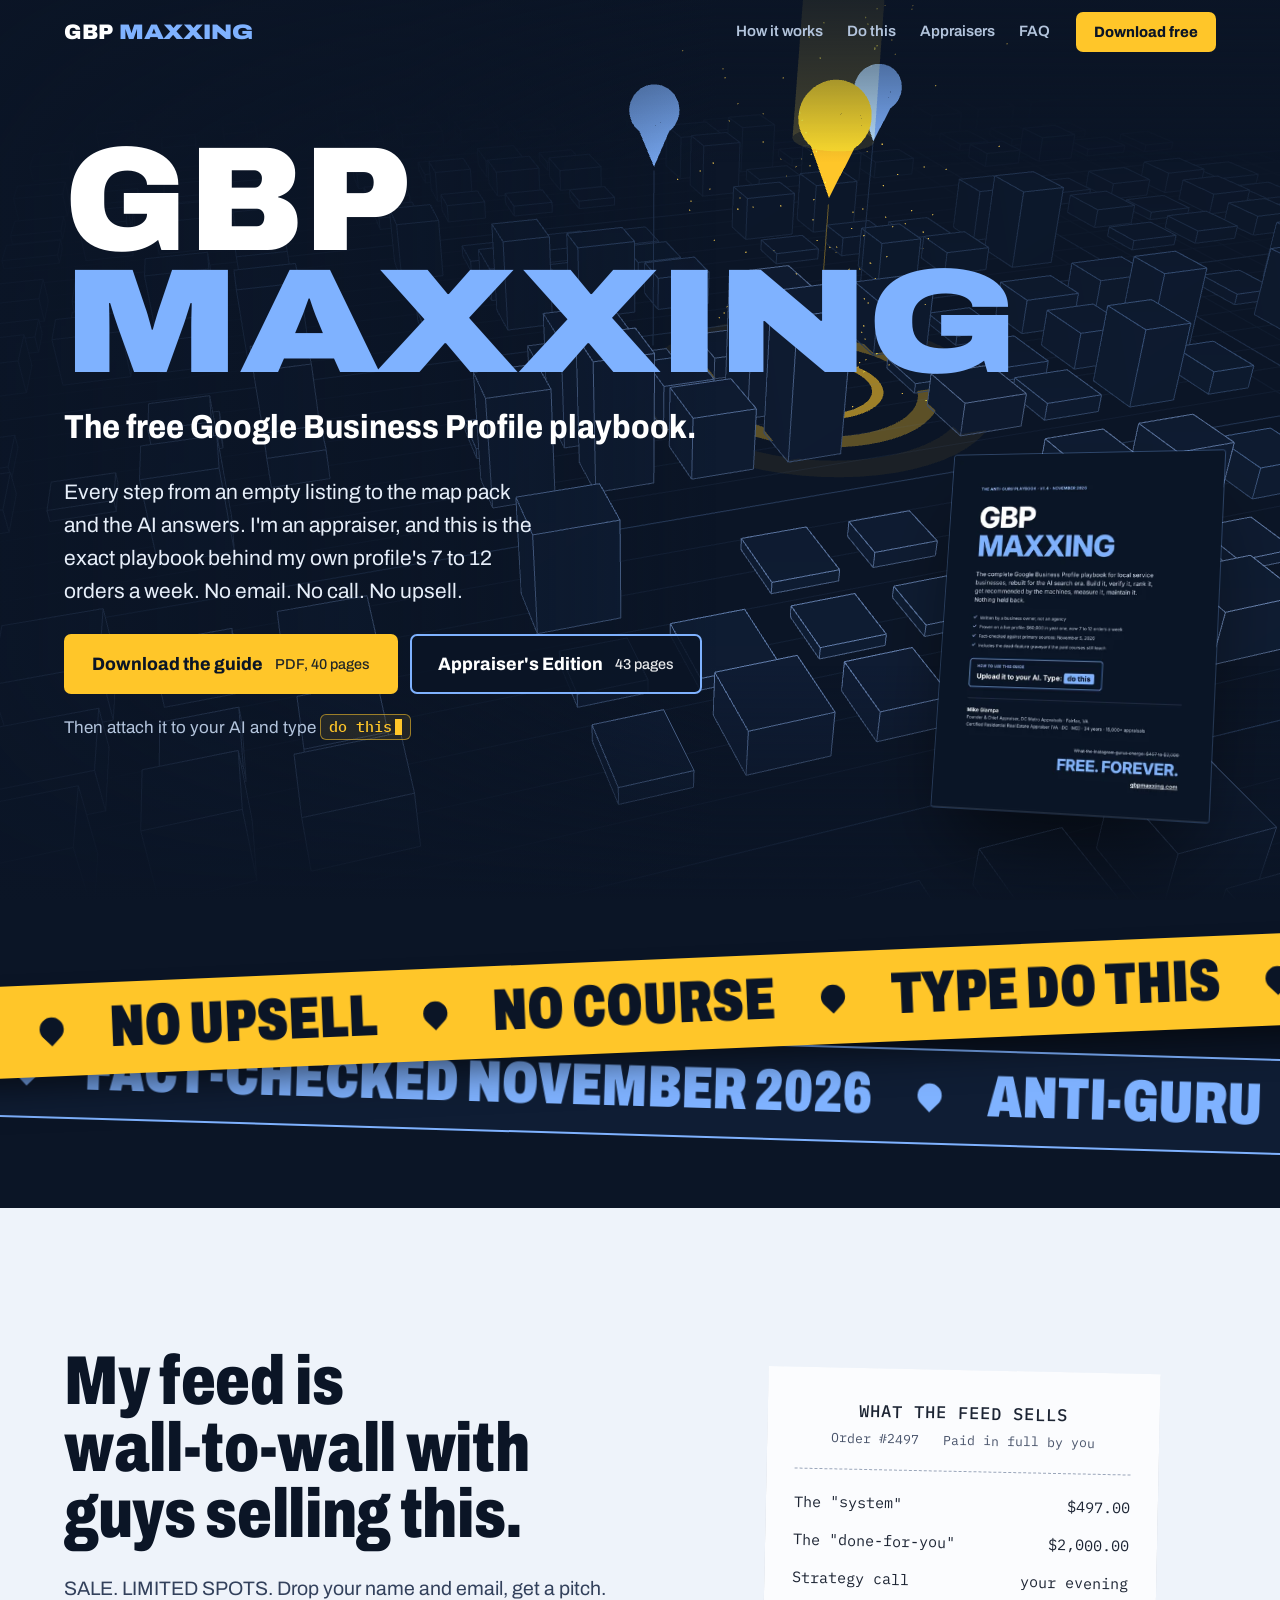
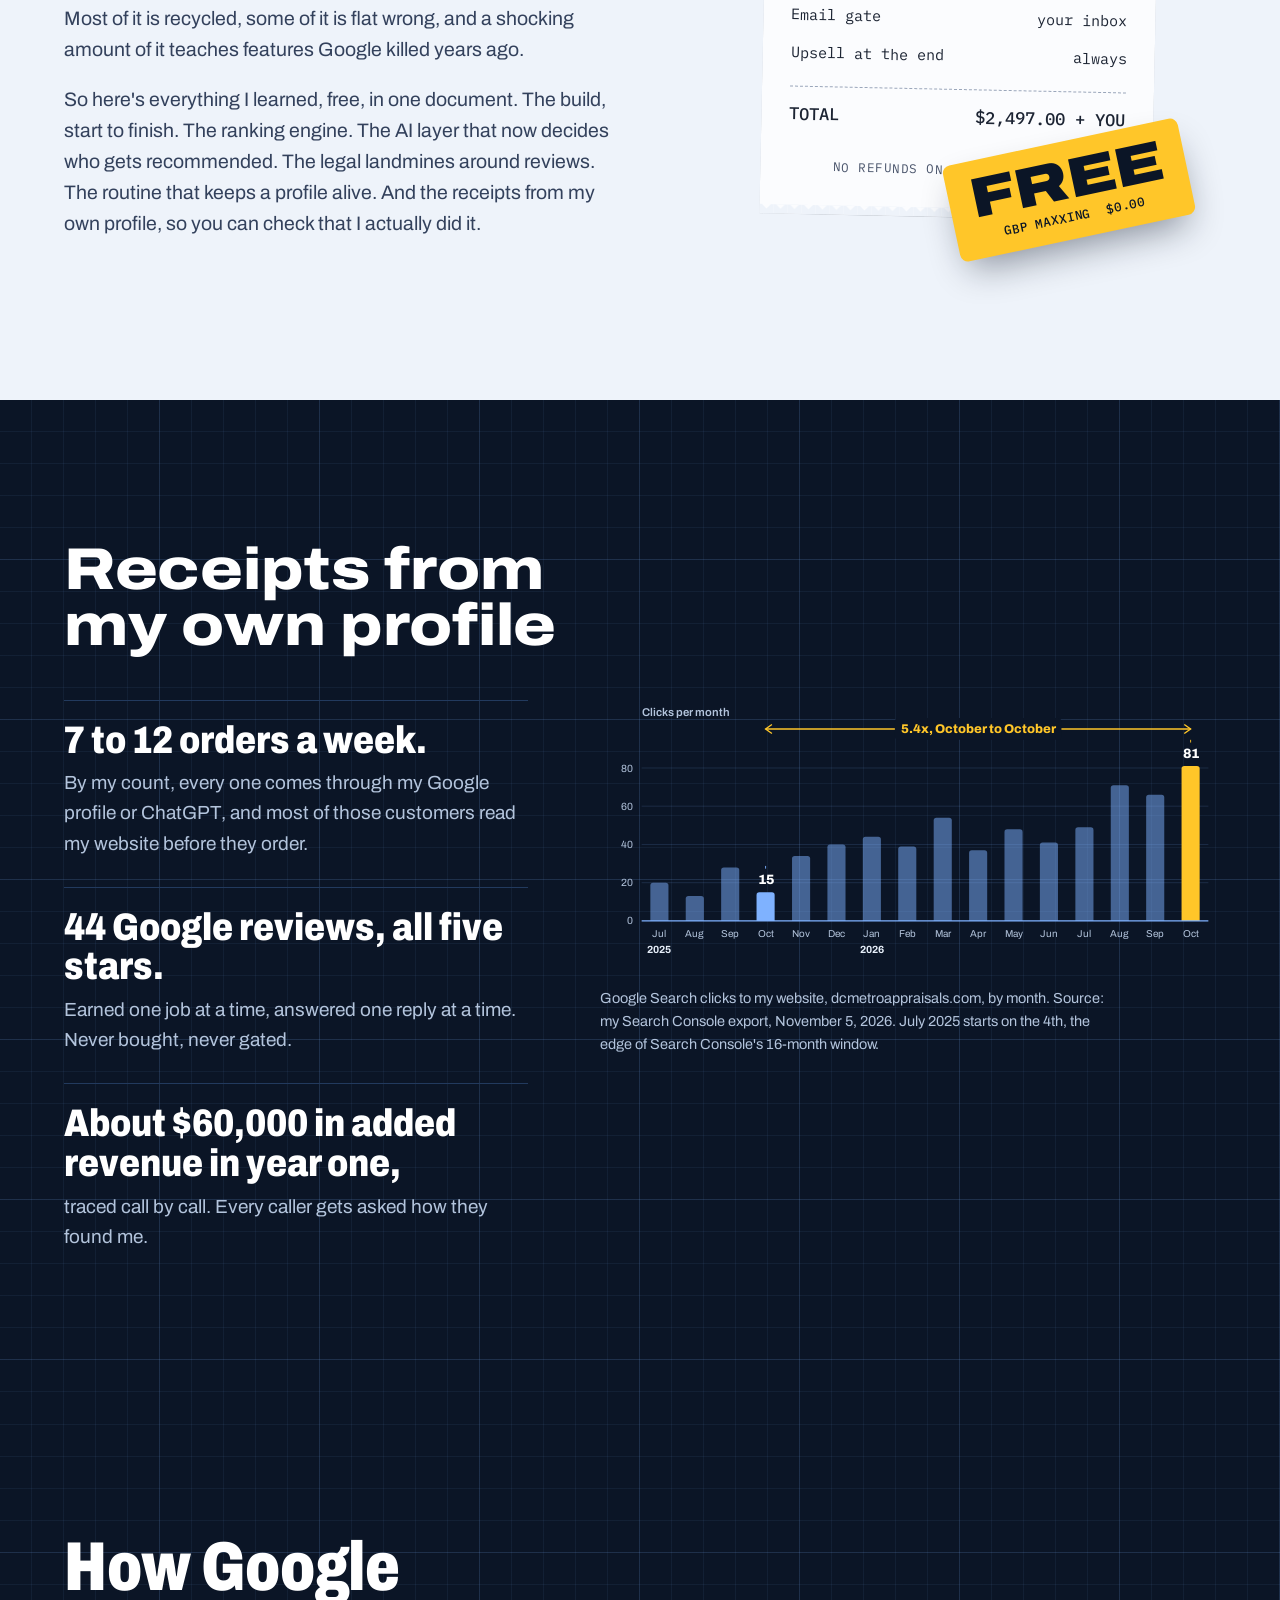
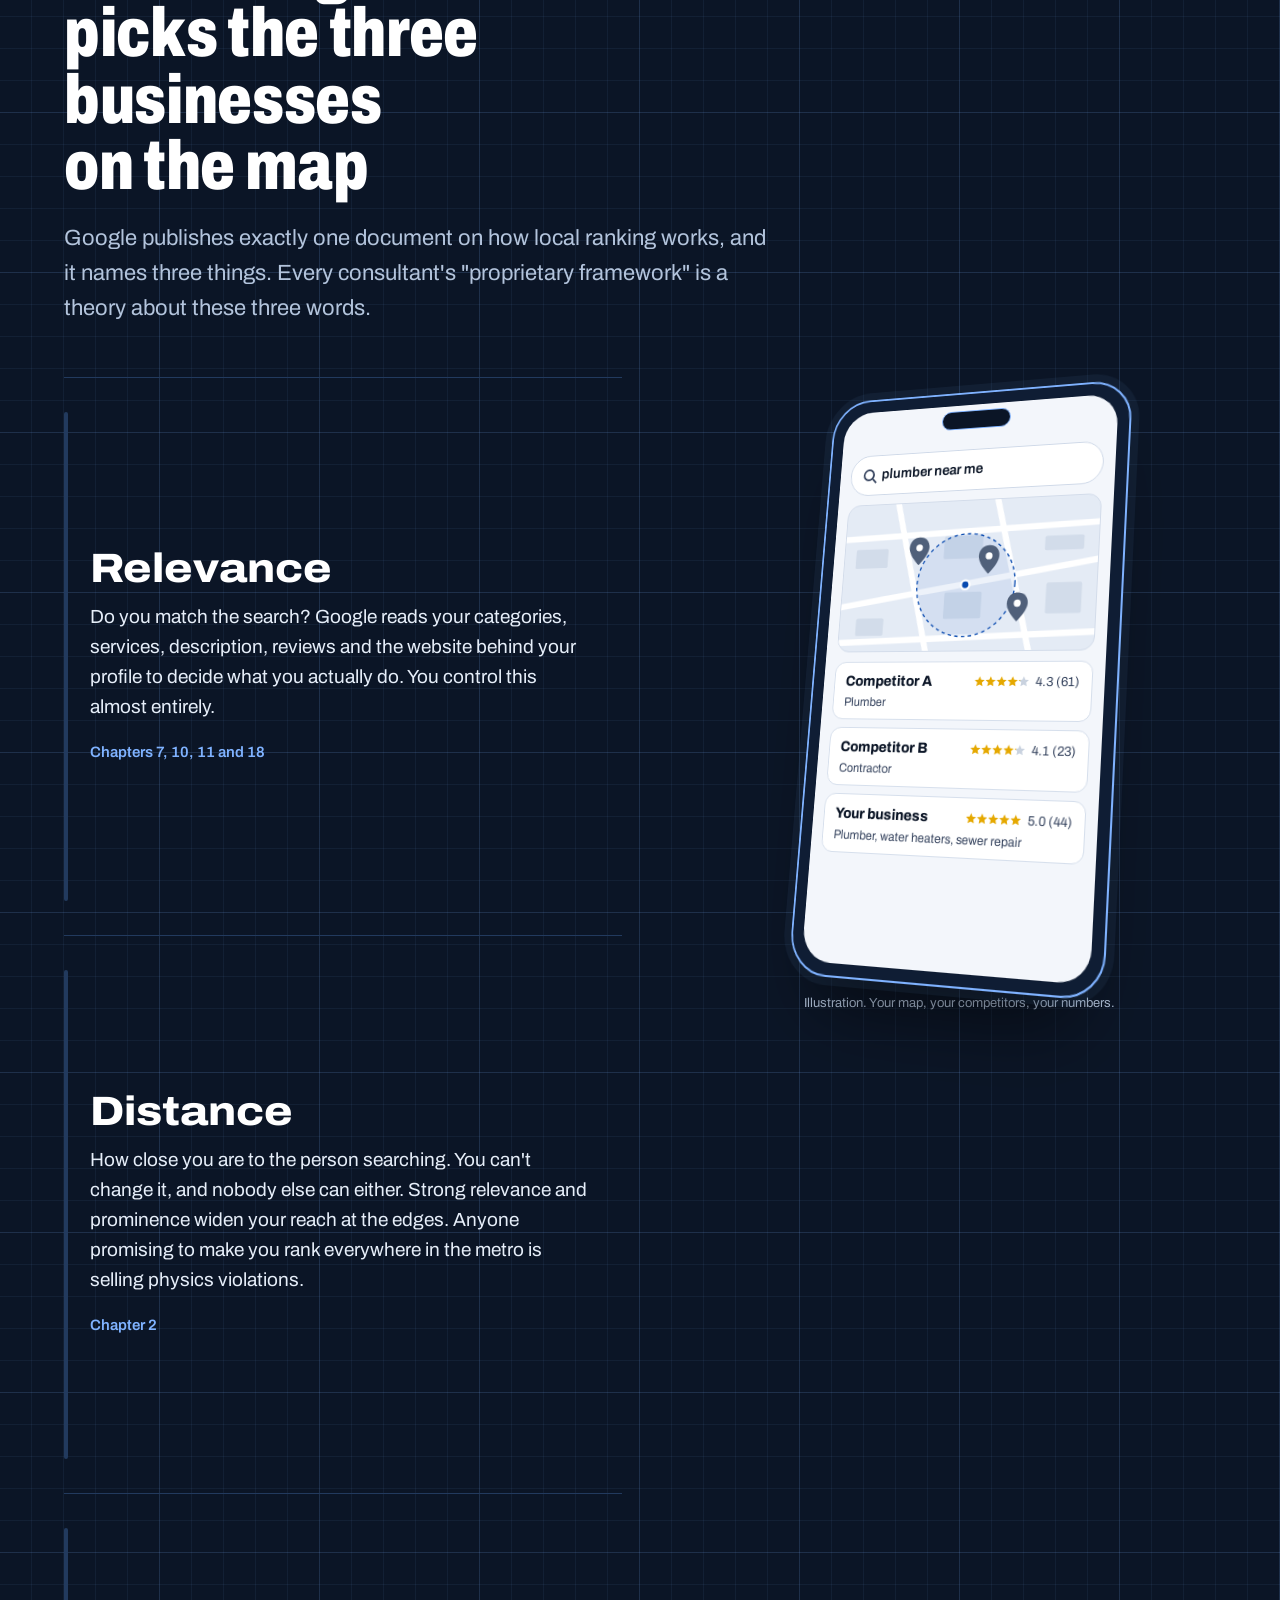
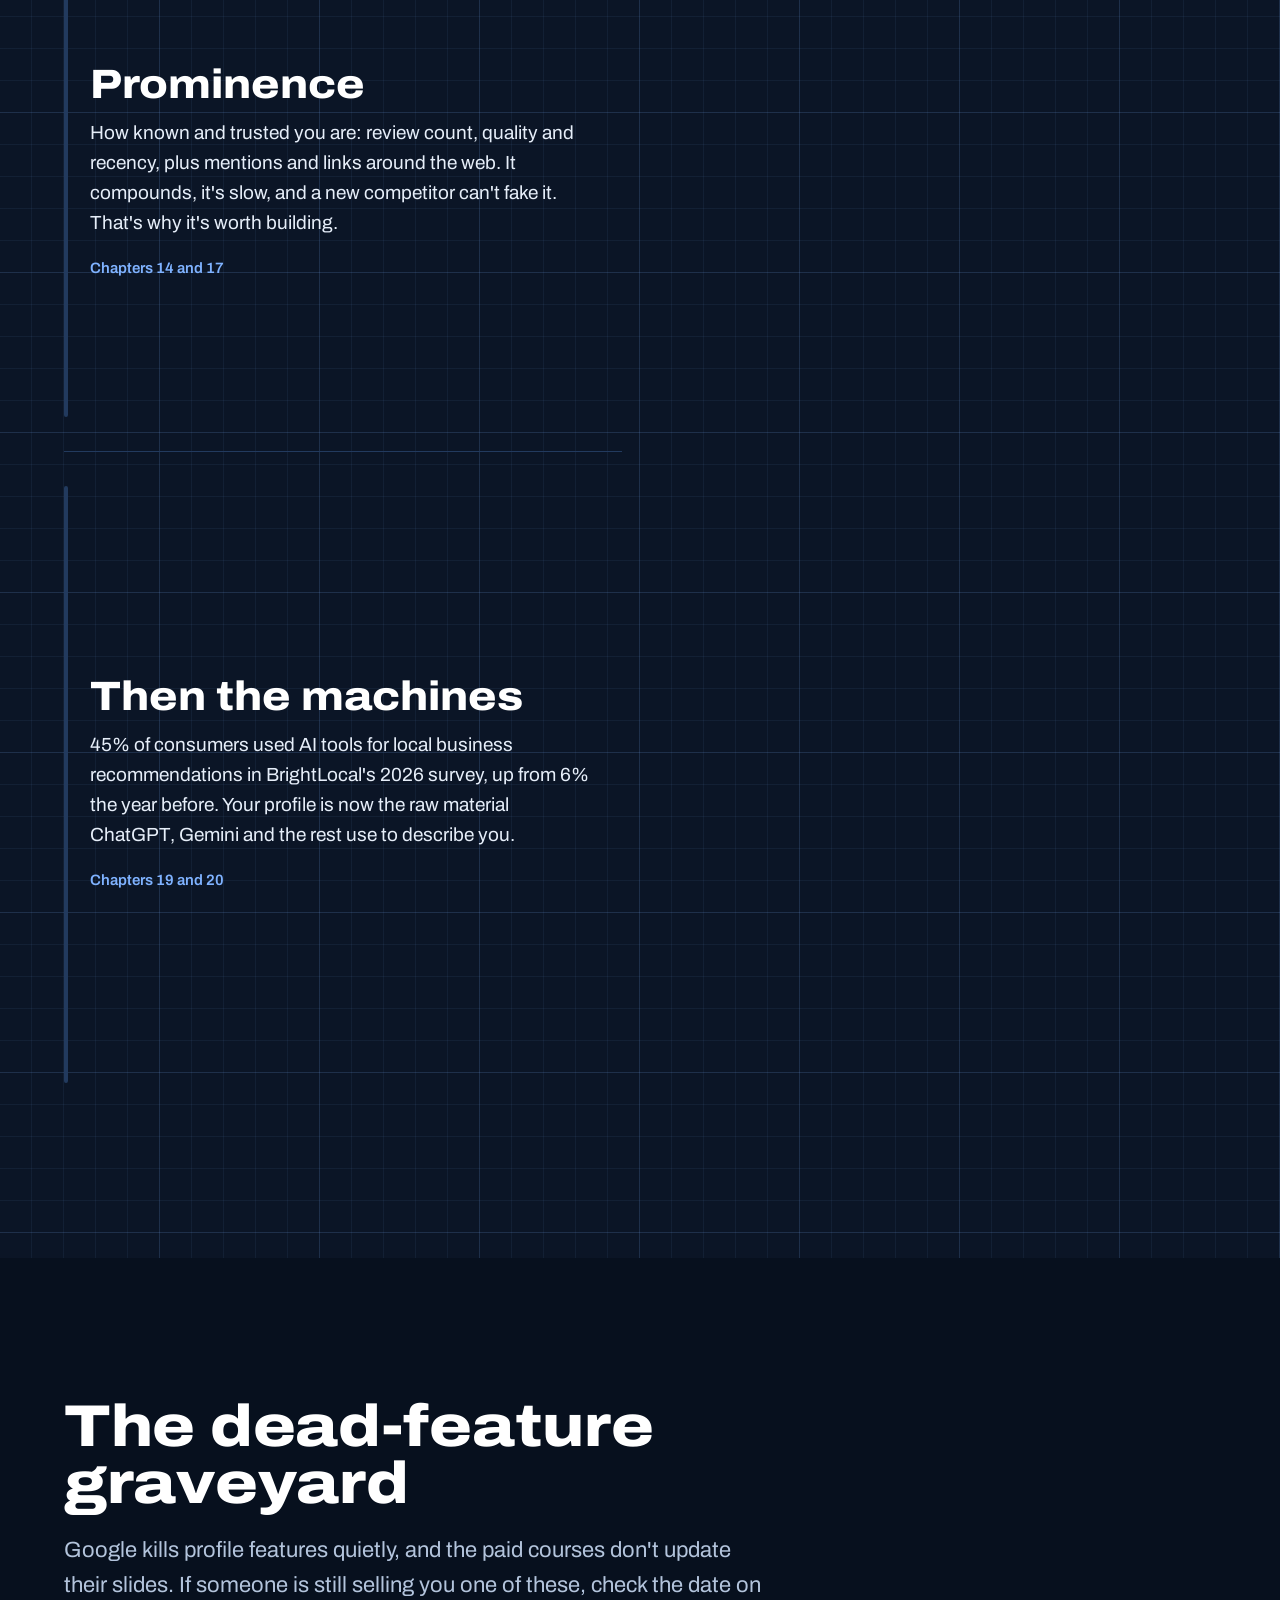
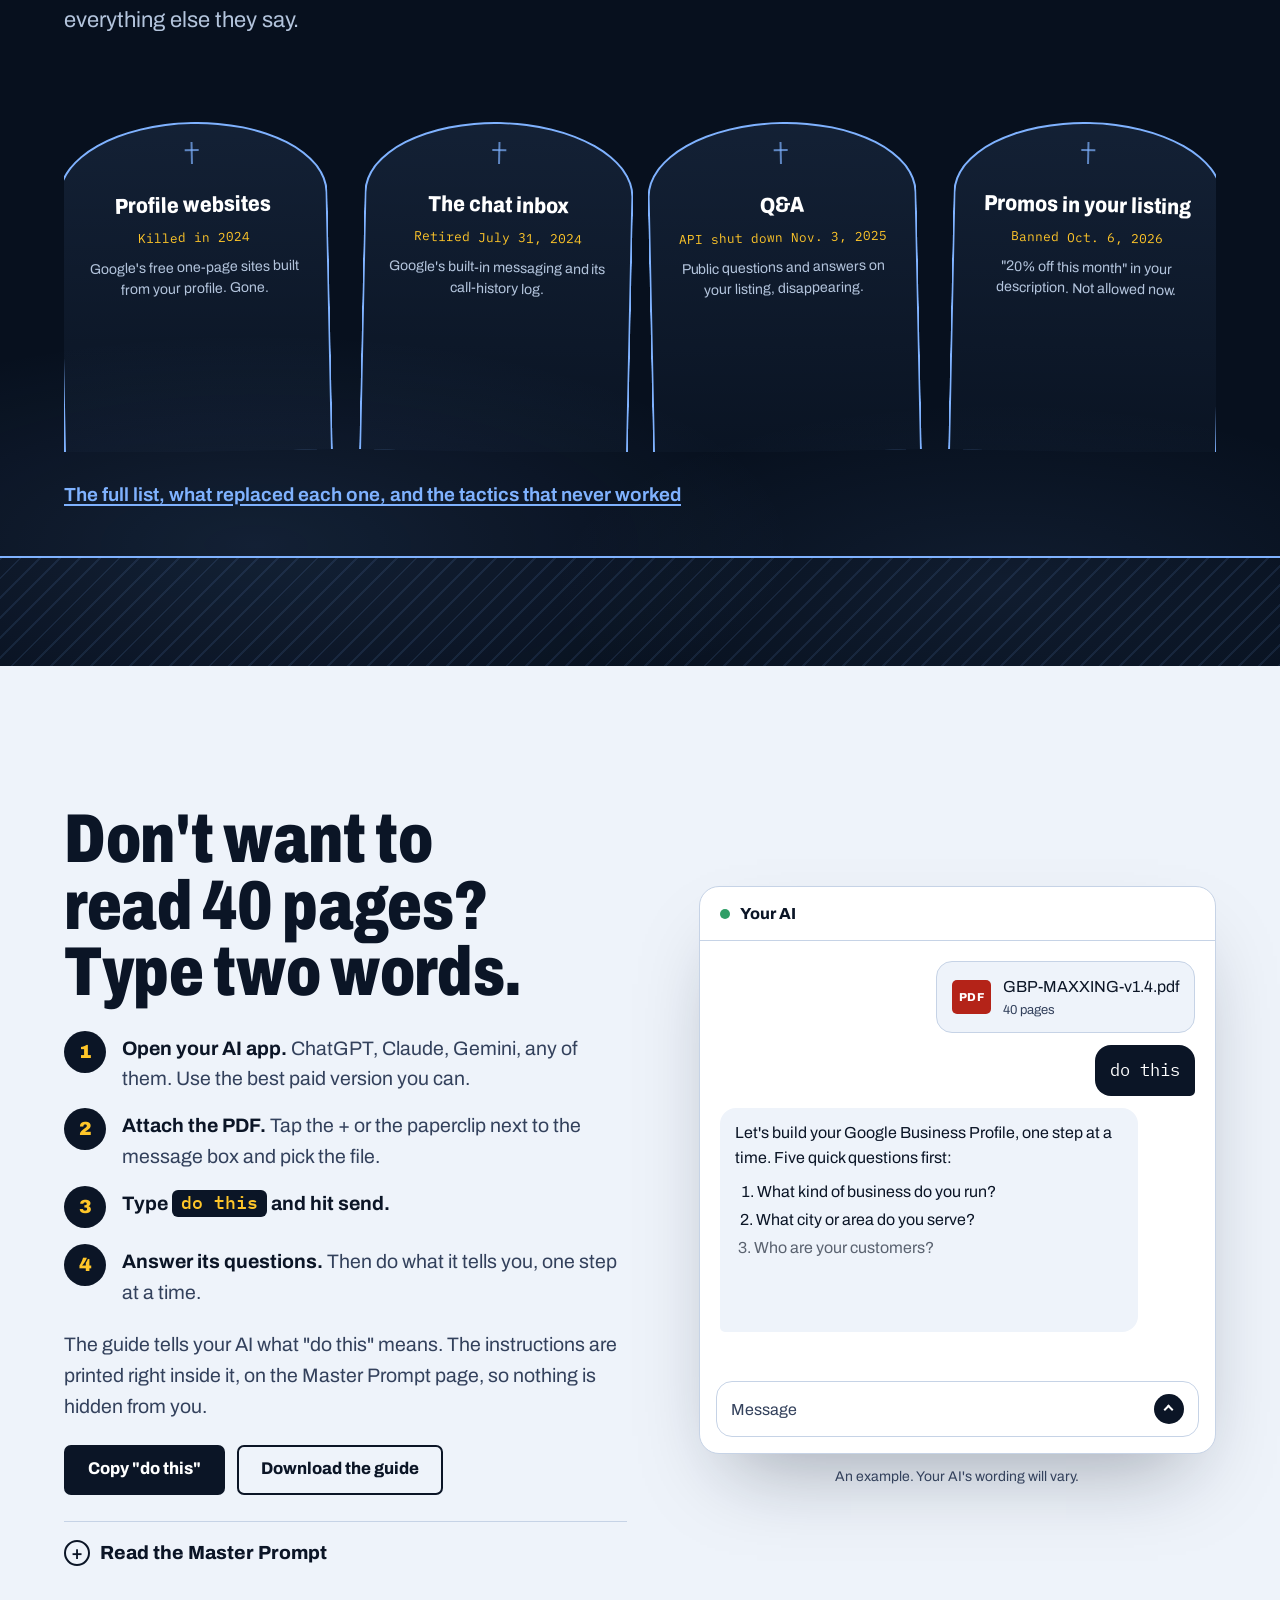
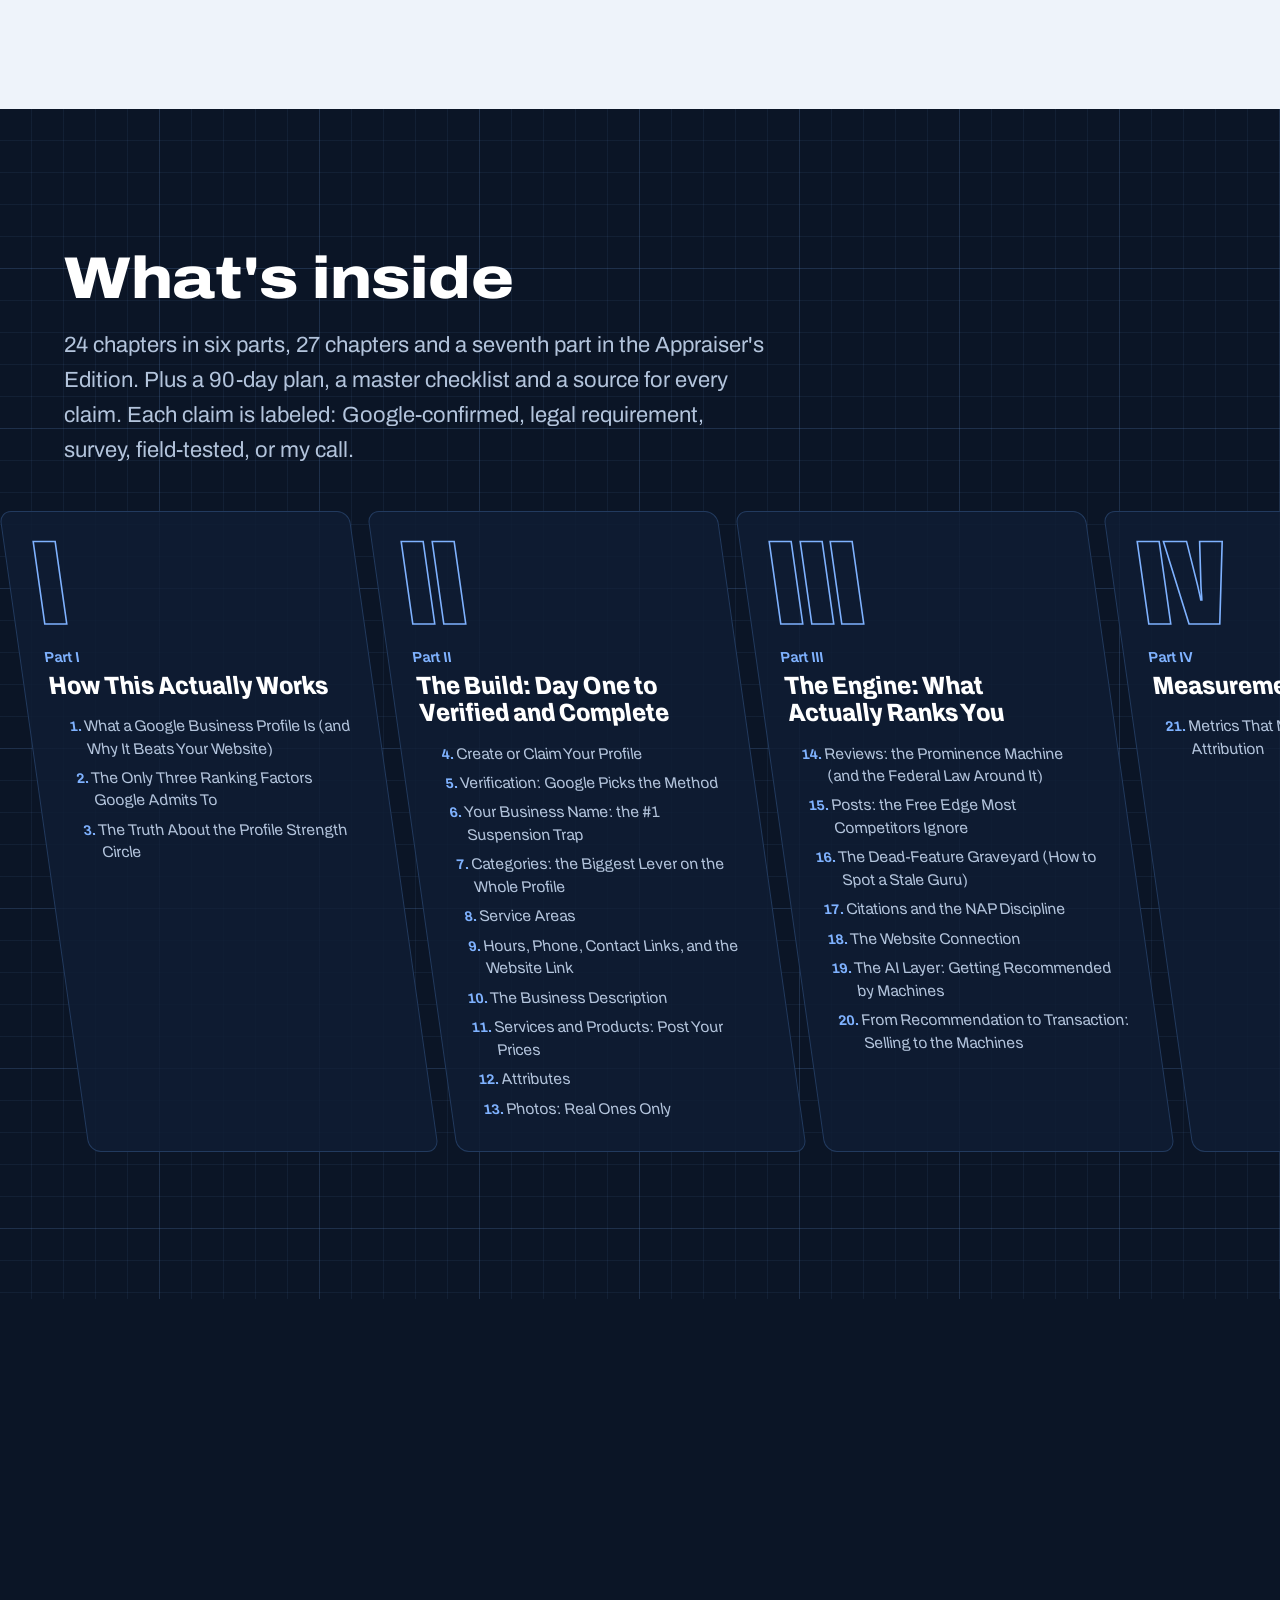
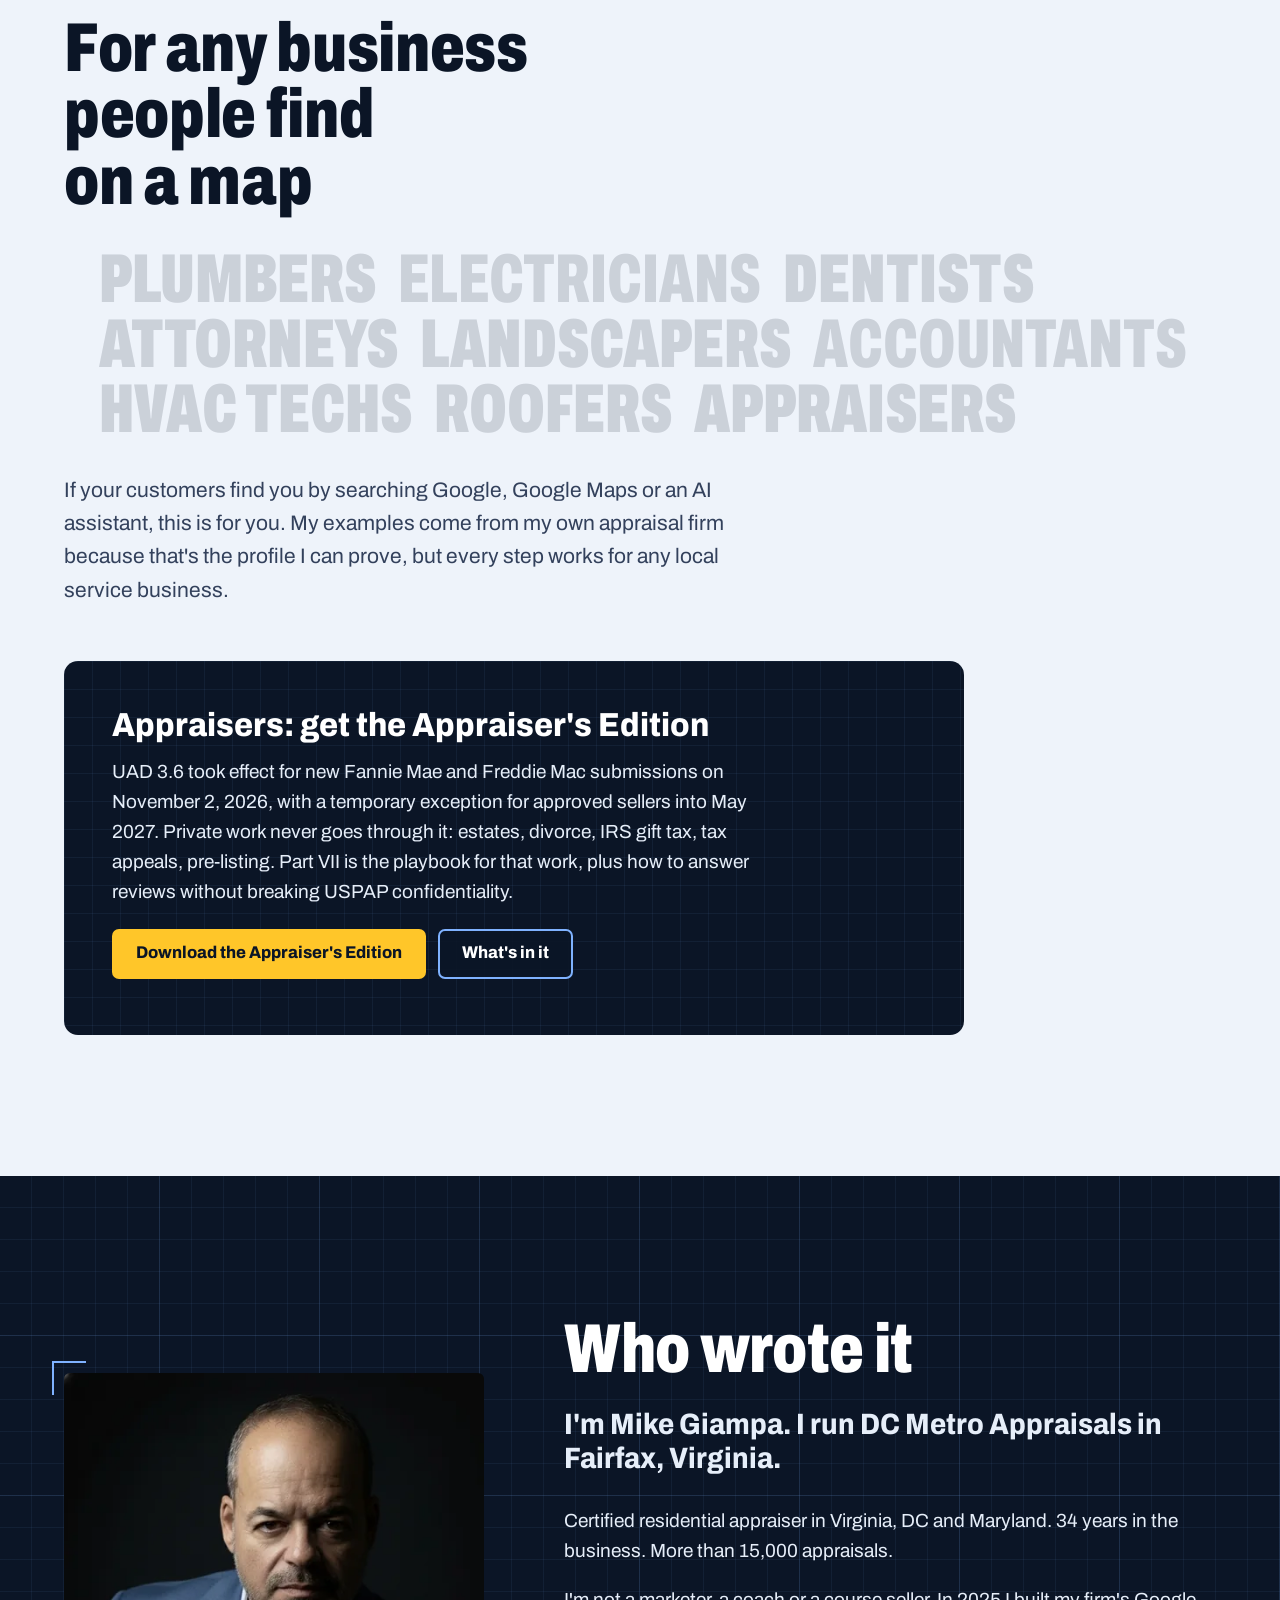
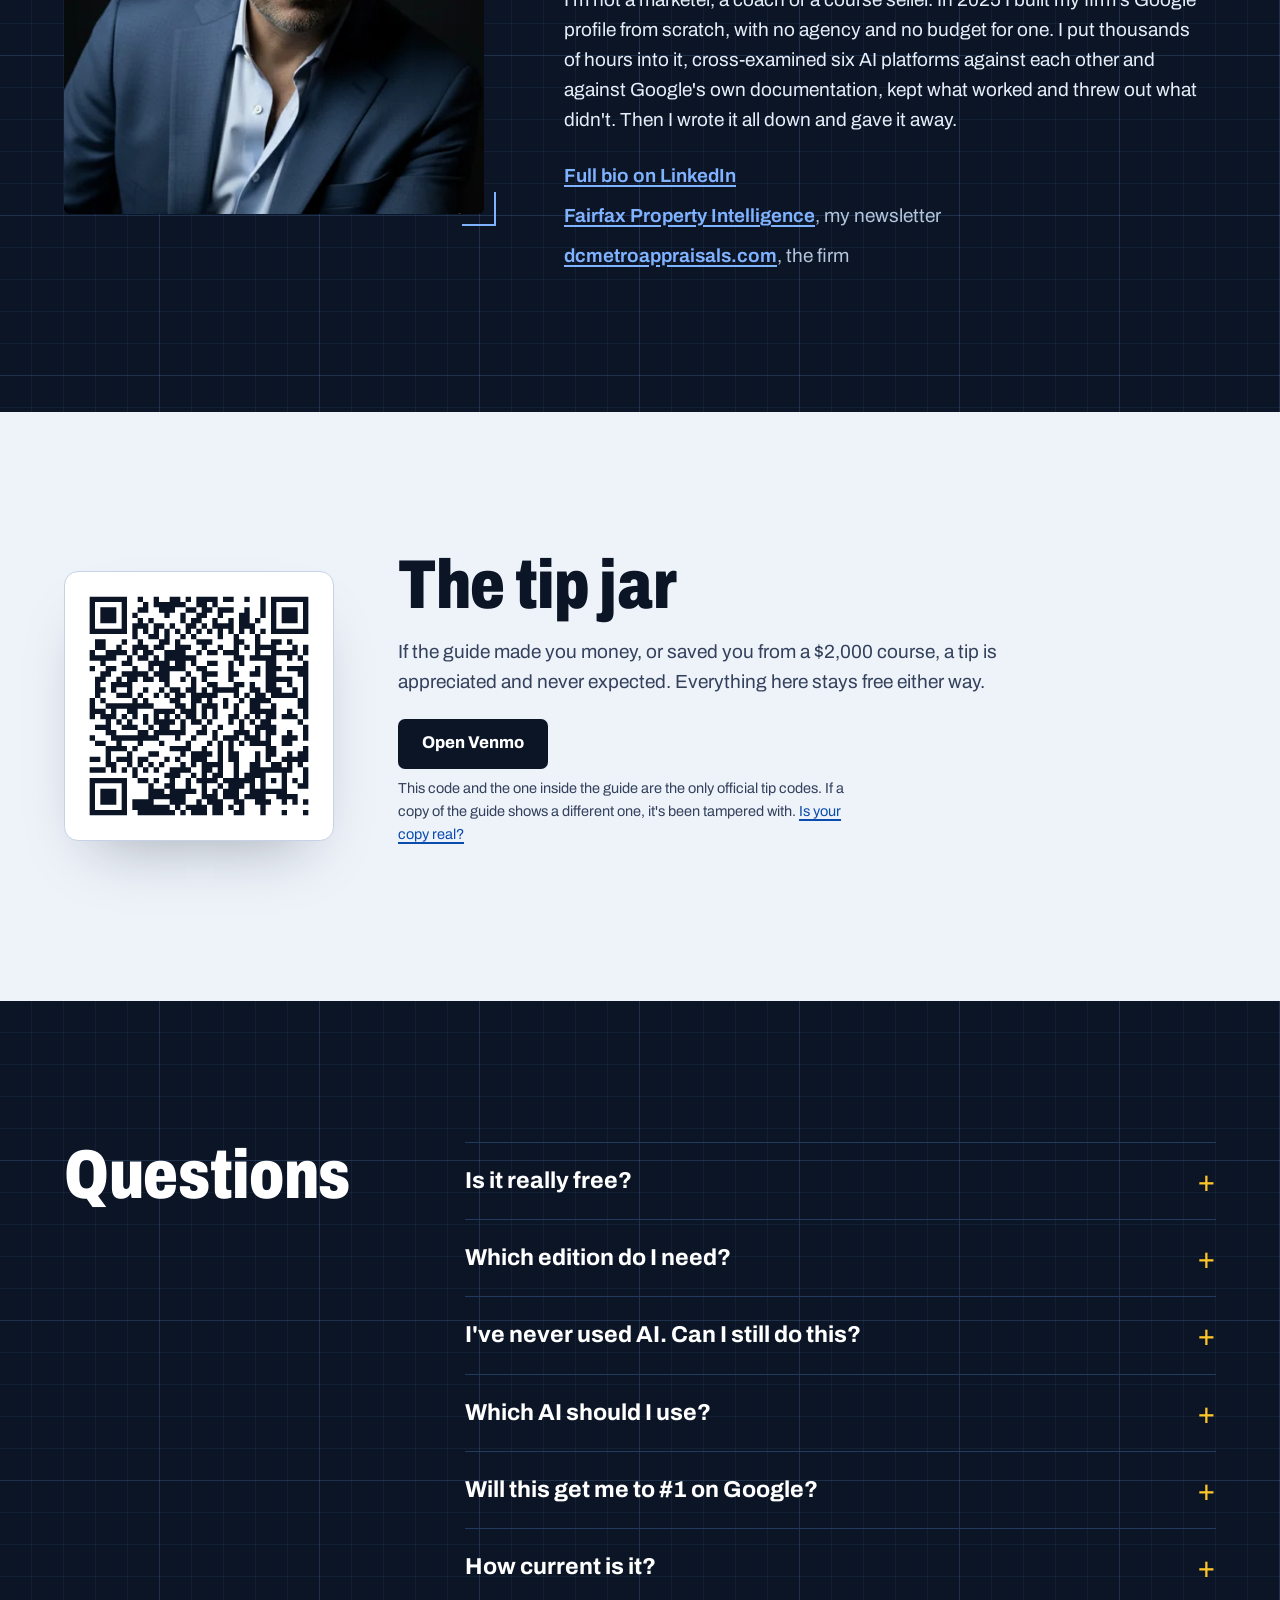
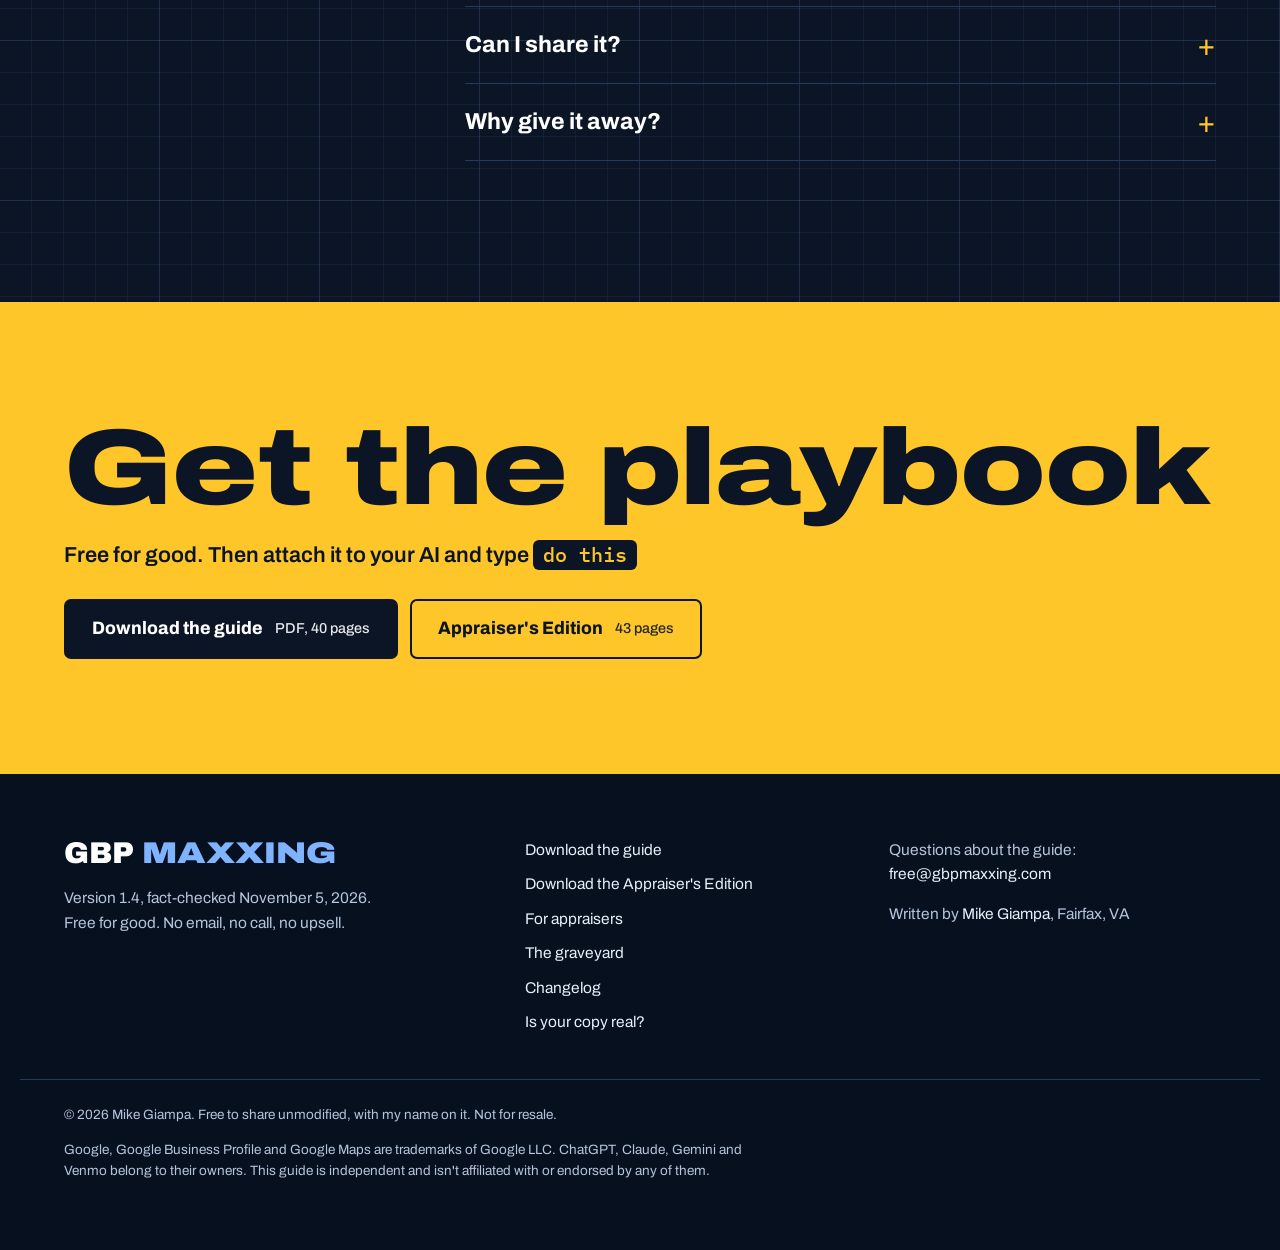
==== index.html @ 772fdc2b "GBP MAXXING site v1.4 Co-Authored-By: Claude Opus 5.5 <noreply@anthropic.com> Claude-Session: https:" ====
<!doctype html>
<html lang="en-US">
<head>
<meta charset="utf-8">
<meta name="viewport" content="width=device-width, initial-scale=1, viewport-fit=cover">
<title>GBP MAXXING: The Free Google Business Profile Playbook (PDF)</title>
<meta name="description" content="A free, 40-page Google Business Profile playbook by an appraiser whose profile now brings 7 to 12 orders a week. No email, no call, no upsell.">
<link rel="canonical" href="https://gbpmaxxing.com/">
<meta name="author" content="Mike Giampa">
<meta name="robots" content="index, follow, max-image-preview:large">
<meta name="theme-color" content="#0B1526">
<meta name="color-scheme" content="dark light">
<meta property="og:type" content="website">
<meta property="og:site_name" content="GBP MAXXING">
<meta property="og:title" content="GBP MAXXING: The Free Google Business Profile Playbook (PDF)">
<meta property="og:description" content="A free, 40-page Google Business Profile playbook by an appraiser whose profile now brings 7 to 12 orders a week. No email, no call, no upsell.">
<meta property="og:url" content="https://gbpmaxxing.com/">
<meta property="og:image" content="https://gbpmaxxing.com/assets/img/og-home.png">
<meta property="og:image:width" content="1200">
<meta property="og:image:height" content="630">
<meta property="og:image:alt" content="GBP MAXXING: the free Google Business Profile playbook">
<meta property="og:locale" content="en_US">
<meta name="twitter:card" content="summary_large_image">
<meta name="twitter:title" content="GBP MAXXING: The Free Google Business Profile Playbook (PDF)">
<meta name="twitter:description" content="A free, 40-page Google Business Profile playbook by an appraiser whose profile now brings 7 to 12 orders a week. No email, no call, no upsell.">
<meta name="twitter:image" content="https://gbpmaxxing.com/assets/img/og-home.png">
<link rel="icon" href="/favicon.ico" sizes="32x32">
<link rel="icon" href="/assets/img/favicon.svg" type="image/svg+xml">
<link rel="apple-touch-icon" href="/assets/img/apple-touch-icon.png">
<link rel="manifest" href="/site.webmanifest">
<link rel="preload" href="/assets/fonts/archivo-latin-wdth-normal.woff2" as="font" type="font/woff2" crossorigin>
<link rel="stylesheet" href="/assets/css/site.css?v=20261105c">
<script type="application/ld+json">{"@context":"https://schema.org","@graph":[{"@type":"WebSite","@id":"https://gbpmaxxing.com/#website","url":"https://gbpmaxxing.com/","name":"GBP MAXXING","description":"The free Google Business Profile playbook.","inLanguage":"en-US","publisher":{"@id":"https://gbpmaxxing.com/#mike"}},{"@type":"Person","@id":"https://gbpmaxxing.com/#mike","name":"Mike Giampa","jobTitle":"Founder and Chief Appraiser","description":"Certified residential real estate appraiser in Virginia, Washington DC and Maryland. 34 years in the business, more than 15,000 appraisals.","worksFor":{"@type":"Organization","name":"DC Metro Appraisals","url":"https://dcmetroappraisals.com/"},"address":{"@type":"PostalAddress","addressLocality":"Fairfax","addressRegion":"VA","addressCountry":"US"},"image":"https://gbpmaxxing.com/assets/img/mike-giampa-960.jpg","url":"https://gbpmaxxing.com/#about","sameAs":["https://www.linkedin.com/in/mike-giampa-appraiser/"],"knowsAbout":["Google Business Profile","Local search","AI search","Residential real estate appraisal"]},{"@type":"WebPage","@id":"https://gbpmaxxing.com/#webpage","url":"https://gbpmaxxing.com/","name":"GBP MAXXING: The Free Google Business Profile Playbook (PDF)","description":"A free, 40-page Google Business Profile playbook by an appraiser whose profile now brings 7 to 12 orders a week. No email, no call, no upsell.","isPartOf":{"@id":"https://gbpmaxxing.com/#website"},"inLanguage":"en-US","dateModified":"2026-11-05","author":{"@id":"https://gbpmaxxing.com/#mike"},"primaryImageOfPage":{"@type":"ImageObject","url":"https://gbpmaxxing.com/assets/img/og-home.png","width":1200,"height":630},"about":{"@id":"https://gbpmaxxing.com/#guide"}},{"@type":"Book","@id":"https://gbpmaxxing.com/#guide","name":"GBP MAXXING: The Free Google Business Profile Playbook","author":{"@id":"https://gbpmaxxing.com/#mike"},"publisher":{"@id":"https://gbpmaxxing.com/#mike"},"bookFormat":"https://schema.org/EBook","inLanguage":"en-US","isAccessibleForFree":true,"version":"1.4","datePublished":"2026-11-05","dateModified":"2026-11-05","numberOfPages":40,"url":"https://gbpmaxxing.com/","image":"https://gbpmaxxing.com/assets/img/cover-lsb.jpg","copyrightHolder":{"@id":"https://gbpmaxxing.com/#mike"},"copyrightYear":2026,"offers":{"@type":"Offer","price":"0","priceCurrency":"USD","availability":"https://schema.org/InStock","url":"https://gbpmaxxing.com/downloads/GBP-MAXXING-v1.4.pdf"},"encoding":{"@type":"MediaObject","contentUrl":"https://gbpmaxxing.com/downloads/GBP-MAXXING-v1.4.pdf","encodingFormat":"application/pdf"},"about":["Google Business Profile","Local SEO","AI search"]},{"@type":"Book","@id":"https://gbpmaxxing.com/appraisers/#guide","name":"GBP MAXXING: Appraiser's Edition","author":{"@id":"https://gbpmaxxing.com/#mike"},"publisher":{"@id":"https://gbpmaxxing.com/#mike"},"bookFormat":"https://schema.org/EBook","inLanguage":"en-US","isAccessibleForFree":true,"version":"1.4","datePublished":"2026-11-05","dateModified":"2026-11-05","numberOfPages":43,"url":"https://gbpmaxxing.com/appraisers/","image":"https://gbpmaxxing.com/assets/img/cover-appr.jpg","copyrightHolder":{"@id":"https://gbpmaxxing.com/#mike"},"copyrightYear":2026,"offers":{"@type":"Offer","price":"0","priceCurrency":"USD","availability":"https://schema.org/InStock","url":"https://gbpmaxxing.com/downloads/GBP-MAXXING-v1.4-Appraisers-Edition.pdf"},"encoding":{"@type":"MediaObject","contentUrl":"https://gbpmaxxing.com/downloads/GBP-MAXXING-v1.4-Appraisers-Edition.pdf","encodingFormat":"application/pdf"},"about":["Google Business Profile","Residential real estate appraisal","UAD 3.6"]},{"@type":"FAQPage","@id":"https://gbpmaxxing.com/#faq","mainEntity":[{"@type":"Question","name":"Is it really free?","acceptedAnswer":{"@type":"Answer","text":"Yes. No email, no sign-up, no call, no upsell. Download it and it's yours. There's a tip jar if you want it, and that's the end of it."}},{"@type":"Question","name":"Which edition do I need?","acceptedAnswer":{"@type":"Answer","text":"Any local service business: the regular guide. Appraisers: the Appraiser's Edition. It's the same guide plus Part VII on UAD 3.6 and private work."}},{"@type":"Question","name":"I've never used AI. Can I still do this?","acceptedAnswer":{"@type":"Answer","text":"Yes. Open ChatGPT, Claude or Gemini, attach the PDF, and type do this. It asks you five questions about your business, then walks you through the build one step at a time."}},{"@type":"Question","name":"Which AI should I use?","acceptedAnswer":{"@type":"Answer","text":"The best paid version of whichever one you already use, with web search turned on. Free tiers run lighter models with tighter limits, and this job means reading a long document and checking live sources."}},{"@type":"Question","name":"Will this get me to #1 on Google?","acceptedAnswer":{"@type":"Answer","text":"Nobody can promise that, and anyone who does is lying or about to get you suspended. What you get here is the full playbook inside Google's rules, and the weekly routine that keeps it working."}},{"@type":"Question","name":"How current is it?","acceptedAnswer":{"@type":"Answer","text":"Version 1.4, fact-checked against primary sources on November 5, 2026. When Google changes something, the guide gets updated here, and the changelog shows what moved."}},{"@type":"Question","name":"Can I share it?","acceptedAnswer":{"@type":"Answer","text":"Please do. Send it to anyone it can help. Keep my name on it and don't sell it."}},{"@type":"Question","name":"Why give it away?","acceptedAnswer":{"@type":"Answer","text":"Because my feed is full of guys charging $2,000 for this, and a lot of what they sell is wrong or dead. It worked for my business. It should work for yours."}}]}]}</script>
<script>document.documentElement.classList.add('js');</script>
</head>
<body class="page-home">
<a class="skip" href="#main">Skip to content</a>
<header class="site-head" data-head>
  <div class="head-in">
    <a class="mark" href="/" aria-label="GBP MAXXING home"><span class="mark-g">GBP</span><span class="mark-m">MAXXING</span></a>
    <nav class="head-nav" aria-label="Main">
      <a href="/#how">How it works</a>
      <a href="/#do-this">Do this</a>
      <a href="/appraisers/">Appraisers</a>
      <a href="/#faq">FAQ</a>
    </nav>
    <a class="btn btn-primary btn-sm" href="/downloads/GBP-MAXXING-v1.4.pdf" download data-dl="lsb-header">Download free</a>
  </div>
</header>
<main id="main">

<section class="hero" id="top" data-section="Start">
  <div class="hero-stage" aria-hidden="true">
    <canvas class="hero-canvas" data-hero-canvas></canvas>
    <div class="hero-shade"></div>
  </div>
  <div class="wrap hero-in">
    <h1 class="hero-title">
      <span class="wm" data-wm><span class="wm-g">GBP</span><span class="wm-m" data-wm-max>MAXXING</span></span>
      <span class="hero-sub">The free Google Business Profile playbook.</span>
    </h1>
    <div class="hero-grid">
      <div class="hero-copy">
        <p class="lede">Every step from an empty listing to the map pack and the AI answers. I'm an appraiser, and this is the exact playbook behind my own profile's 7 to 12 orders a week. No email. No call. No upsell.</p>
        <div class="cta-row">
          <a class="btn btn-primary btn-lg" href="/downloads/GBP-MAXXING-v1.4.pdf" download data-dl="lsb-hero">Download the guide <span class="btn-meta">PDF, 40 pages</span></a>
          <a class="btn btn-ghost btn-lg" href="/downloads/GBP-MAXXING-v1.4-Appraisers-Edition.pdf" download data-dl="appr-hero">Appraiser's Edition <span class="btn-meta">43 pages</span></a>
        </div>
        <p class="dothis-line">Then attach it to your AI and type <span class="chip chip-dark">do this<span class="caret" aria-hidden="true"></span></span></p>
      </div>
      <figure class="hero-cover" data-cover>
        <img src="/assets/img/cover-lsb.webp" srcset="/assets/img/cover-lsb-450.webp 450w, /assets/img/cover-lsb.webp 900w" sizes="(min-width: 960px) 340px, 58vw" width="900" height="1165" alt="The cover of GBP MAXXING v1.4" fetchpriority="high">
      </figure>
    </div>
  </div>
</section>

<div class="ticker" aria-hidden="true">
  <div class="tape tape-a" data-ticker="1"><div class="tape-track"><span>Free for good</span><i class="tpin"></i><span>No email</span><i class="tpin"></i><span>No call</span><i class="tpin"></i><span>No upsell</span><i class="tpin"></i><span>No course</span><i class="tpin"></i><span>Type do this</span><i class="tpin"></i><span>Free for good</span><i class="tpin"></i><span>No email</span><i class="tpin"></i><span>No call</span><i class="tpin"></i><span>No upsell</span><i class="tpin"></i><span>No course</span><i class="tpin"></i><span>Type do this</span><i class="tpin"></i></div></div>
  <div class="tape tape-b" data-ticker="-1"><div class="tape-track"><span>Written by an appraiser</span><i class="tpin"></i><span>44 five-star reviews</span><i class="tpin"></i><span>7 to 12 orders a week</span><i class="tpin"></i><span>Fact-checked November 2026</span><i class="tpin"></i><span>Anti-guru</span><i class="tpin"></i><span>Written by an appraiser</span><i class="tpin"></i><span>44 five-star reviews</span><i class="tpin"></i><span>7 to 12 orders a week</span><i class="tpin"></i><span>Fact-checked November 2026</span><i class="tpin"></i><span>Anti-guru</span><i class="tpin"></i></div></div>
</div>

<section class="sec vellum receipt-sec" id="receipt" data-section="The price">
  <div class="wrap split">
    <div class="copy">
      <h2>My feed is wall-to-wall with guys selling this.</h2>
      <p>SALE. LIMITED SPOTS. Drop your name and email, get a pitch. Most of it is recycled, some of it is flat wrong, and a shocking amount of it teaches features Google killed years ago.</p>
      <p>So here's everything I learned, free, in one document. The build, start to finish. The ranking engine. The AI layer that now decides who gets recommended. The legal landmines around reviews. The routine that keeps a profile alive. And the receipts from my own profile, so you can check that I actually did it.</p>
    </div>
    <div class="receipt-stage" data-receipt>
      <div class="receipt" role="img" aria-label="A receipt for what the paid courses sell: the system, $497. Done-for-you, $2,000. Plus a strategy call, your email, and an upsell. Stamped: GBP MAXXING costs nothing.">
        <div class="r-paper" data-r-paper>
          <p class="r-head">What the feed sells</p>
          <p class="r-sub">Order #2497 &#160; Paid in full by you</p>
          <ul class="r-items">
            <li><span>The "system"</span><span>$497.00</span></li>
            <li><span>The "done-for-you"</span><span>$2,000.00</span></li>
            <li><span>Strategy call</span><span>your evening</span></li>
            <li><span>Email gate</span><span>your inbox</span></li>
            <li><span>Upsell at the end</span><span>always</span></li>
          </ul>
          <p class="r-total"><span>Total</span><span>$2,497.00 + you</span></p>
          <p class="r-foot">No refunds on recycled advice</p>
        </div>
        <div class="stamp" data-stamp><span class="stamp-big">FREE</span><span class="stamp-small">GBP MAXXING &#160;$0.00</span></div>
      </div>
    </div>
  </div>
</section>

<section class="sec navy proof" id="proof" data-section="Proof">
  <div class="wrap">
    <h2 class="h-wide">Receipts from my own profile</h2>
    <div class="proof-grid">
      <ul class="proof-list">
        <li><strong><span data-count="7">7</span> to <span data-count="12">12</span> orders a week.</strong> By my count, every one comes through my Google profile or ChatGPT, and most of those customers read my website before they order.</li>
        <li><strong><span data-count="44">44</span> Google reviews, all five stars.</strong> Earned one job at a time, answered one reply at a time. Never bought, never gated.</li>
        <li><strong>About $<span data-count="60000">60,000</span> in added revenue in year one,</strong> traced call by call. Every caller gets asked how they found me.</li>
      </ul>
      <figure class="chart" data-chart>
        <svg viewBox="0 0 680 300" role="img" aria-labelledby="chart-t chart-d" font-family="Archivo Variable, Archivo, system-ui, sans-serif"><title id="chart-t">Monthly Google Search clicks to dcmetroappraisals.com</title><desc id="chart-d">16 months of clicks, July 2025 to October 2026. October 2025: 15 clicks. October 2026: 81 clicks.</desc><text x="46" y="18" font-size="12.5" font-weight="600" fill="#B3C4DC">Clicks per month</text><line x1="46" x2="672" y1="201.8" y2="201.8" stroke="rgba(127,178,255,.16)" stroke-width="1"/><text x="36" y="205.8" font-size="11.5" fill="#B3C4DC" text-anchor="end">20</text><line x1="46" x2="672" y1="159.6" y2="159.6" stroke="rgba(127,178,255,.16)" stroke-width="1"/><text x="36" y="163.6" font-size="11.5" fill="#B3C4DC" text-anchor="end">40</text><line x1="46" x2="672" y1="117.3" y2="117.3" stroke="rgba(127,178,255,.16)" stroke-width="1"/><text x="36" y="121.3" font-size="11.5" fill="#B3C4DC" text-anchor="end">60</text><line x1="46" x2="672" y1="75.1" y2="75.1" stroke="rgba(127,178,255,.16)" stroke-width="1"/><text x="36" y="79.1" font-size="11.5" fill="#B3C4DC" text-anchor="end">80</text><text x="36" y="248" font-size="11.5" fill="#B3C4DC" text-anchor="end">0</text><g><path class="bar" d="M55.6,244 V204.8 Q55.6,201.8 58.6,201.8 H72.6 Q75.6,201.8 75.6,204.8 V244 Z" fill="rgba(127,178,255,.5)"/><title>Jul 2025: 20 clicks</title></g><text x="65.6" y="262" font-size="11" fill="#B3C4DC" text-anchor="middle">Jul</text><g><path class="bar" d="M94.7,244 V219.6 Q94.7,216.6 97.7,216.6 H111.7 Q114.7,216.6 114.7,219.6 V244 Z" fill="rgba(127,178,255,.5)"/><title>Aug 2025: 13 clicks</title></g><text x="104.7" y="262" font-size="11" fill="#B3C4DC" text-anchor="middle">Aug</text><g><path class="bar" d="M133.8,244 V187.9 Q133.8,184.9 136.8,184.9 H150.8 Q153.8,184.9 153.8,187.9 V244 Z" fill="rgba(127,178,255,.5)"/><title>Sep 2025: 28 clicks</title></g><text x="143.8" y="262" font-size="11" fill="#B3C4DC" text-anchor="middle">Sep</text><g><path class="bar" d="M172.9,244 V215.3 Q172.9,212.3 175.9,212.3 H189.9 Q192.9,212.3 192.9,215.3 V244 Z" fill="#7FB2FF"/><title>Oct 2025: 15 clicks</title></g><text x="182.9" y="262" font-size="11" fill="#B3C4DC" text-anchor="middle">Oct</text><g><path class="bar" d="M212.1,244 V175.2 Q212.1,172.2 215.1,172.2 H229.1 Q232.1,172.2 232.1,175.2 V244 Z" fill="rgba(127,178,255,.5)"/><title>Nov 2025: 34 clicks</title></g><text x="222.1" y="262" font-size="11" fill="#B3C4DC" text-anchor="middle">Nov</text><g><path class="bar" d="M251.2,244 V162.6 Q251.2,159.6 254.2,159.6 H268.2 Q271.2,159.6 271.2,162.6 V244 Z" fill="rgba(127,178,255,.5)"/><title>Dec 2025: 40 clicks</title></g><text x="261.2" y="262" font-size="11" fill="#B3C4DC" text-anchor="middle">Dec</text><g><path class="bar" d="M290.3,244 V154.1 Q290.3,151.1 293.3,151.1 H307.3 Q310.3,151.1 310.3,154.1 V244 Z" fill="rgba(127,178,255,.5)"/><title>Jan 2026: 44 clicks</title></g><text x="300.3" y="262" font-size="11" fill="#B3C4DC" text-anchor="middle">Jan</text><g><path class="bar" d="M329.4,244 V164.7 Q329.4,161.7 332.4,161.7 H346.4 Q349.4,161.7 349.4,164.7 V244 Z" fill="rgba(127,178,255,.5)"/><title>Feb 2026: 39 clicks</title></g><text x="339.4" y="262" font-size="11" fill="#B3C4DC" text-anchor="middle">Feb</text><g><path class="bar" d="M368.6,244 V133.0 Q368.6,130.0 371.6,130.0 H385.6 Q388.6,130.0 388.6,133.0 V244 Z" fill="rgba(127,178,255,.5)"/><title>Mar 2026: 54 clicks</title></g><text x="378.6" y="262" font-size="11" fill="#B3C4DC" text-anchor="middle">Mar</text><g><path class="bar" d="M407.7,244 V168.9 Q407.7,165.9 410.7,165.9 H424.7 Q427.7,165.9 427.7,168.9 V244 Z" fill="rgba(127,178,255,.5)"/><title>Apr 2026: 37 clicks</title></g><text x="417.7" y="262" font-size="11" fill="#B3C4DC" text-anchor="middle">Apr</text><g><path class="bar" d="M446.8,244 V145.7 Q446.8,142.7 449.8,142.7 H463.8 Q466.8,142.7 466.8,145.7 V244 Z" fill="rgba(127,178,255,.5)"/><title>May 2026: 48 clicks</title></g><text x="456.8" y="262" font-size="11" fill="#B3C4DC" text-anchor="middle">May</text><g><path class="bar" d="M485.9,244 V160.4 Q485.9,157.4 488.9,157.4 H502.9 Q505.9,157.4 505.9,160.4 V244 Z" fill="rgba(127,178,255,.5)"/><title>Jun 2026: 41 clicks</title></g><text x="495.9" y="262" font-size="11" fill="#B3C4DC" text-anchor="middle">Jun</text><g><path class="bar" d="M525.1,244 V143.6 Q525.1,140.6 528.1,140.6 H542.1 Q545.1,140.6 545.1,143.6 V244 Z" fill="rgba(127,178,255,.5)"/><title>Jul 2026: 49 clicks</title></g><text x="535.1" y="262" font-size="11" fill="#B3C4DC" text-anchor="middle">Jul</text><g><path class="bar" d="M564.2,244 V97.1 Q564.2,94.1 567.2,94.1 H581.2 Q584.2,94.1 584.2,97.1 V244 Z" fill="rgba(127,178,255,.5)"/><title>Aug 2026: 71 clicks</title></g><text x="574.2" y="262" font-size="11" fill="#B3C4DC" text-anchor="middle">Aug</text><g><path class="bar" d="M603.3,244 V107.7 Q603.3,104.7 606.3,104.7 H620.3 Q623.3,104.7 623.3,107.7 V244 Z" fill="rgba(127,178,255,.5)"/><title>Sep 2026: 66 clicks</title></g><text x="613.3" y="262" font-size="11" fill="#B3C4DC" text-anchor="middle">Sep</text><g><path class="bar" d="M642.4,244 V76.0 Q642.4,73.0 645.4,73.0 H659.4 Q662.4,73.0 662.4,76.0 V244 Z" fill="#FFC629"/><title>Oct 2026: 81 clicks</title></g><text x="652.4" y="262" font-size="11" fill="#B3C4DC" text-anchor="middle">Oct</text><line x1="46" x2="672" y1="244" y2="244" stroke="#7FB2FF" stroke-width="1.5"/><text x="65.6" y="280" font-size="11.5" font-weight="700" fill="#E6EEF9" text-anchor="middle">2025</text><text x="300.3" y="280" font-size="11.5" font-weight="700" fill="#E6EEF9" text-anchor="middle">2026</text><text class="lbl-in" x="182.9" y="203.3" font-size="15" font-weight="800" fill="#FFFFFF" text-anchor="middle">15</text><text class="lbl-in" x="652.4" y="64.0" font-size="15" font-weight="800" fill="#FFFFFF" text-anchor="middle">81</text><path class="dim" d="M182.9,186.3 V26" stroke="#7FB2FF" stroke-width="1" stroke-dasharray="3 3" fill="none"/><path class="dim" d="M652.4,47.0 V26" stroke="#FFC629" stroke-width="1" stroke-dasharray="3 3" fill="none"/><path class="dim" d="M182.9,32 H652.4" stroke="#FFC629" stroke-width="1.5" fill="none"/><path class="dim" d="M189.9,27 L182.9,32 L189.9,37 M645.4,27 L652.4,32 L645.4,37" stroke="#FFC629" stroke-width="1.5" fill="none"/><rect class="lbl-in" x="325.7" y="20" width="184" height="24" rx="4" fill="#0B1526"/><text class="lbl-in" x="417.7" y="37" font-size="14" font-weight="800" fill="#FFC629" text-anchor="middle">5.4x, October to October</text></svg>
        <figcaption>Google Search clicks to my website, dcmetroappraisals.com, by month. Source: my Search Console export, November 5, 2026. July 2025 starts on the 4th, the edge of Search Console's 16-month window.</figcaption>
      </figure>
    </div>
  </div>
</section>

<section class="sec navy how" id="how" data-section="How it works">
  <div class="wrap how-grid">
    <div class="how-head">
      <h2>How Google picks the three businesses on the map</h2>
      <p class="intro">Google publishes exactly one document on how local ranking works, and it names three things. Every consultant's "proprietary framework" is a theory about these three words.</p>
    </div>
    <div class="how-body">
    <div class="how-steps">
      <article class="step" data-step="1">
        <h3>Relevance</h3>
        <p>Do you match the search? Google reads your categories, services, description, reviews and the website behind your profile to decide what you actually do. You control this almost entirely.</p>
        <p class="ch">Chapters 7, 10, 11 and 18</p>
      </article>
      <article class="step" data-step="2">
        <h3>Distance</h3>
        <p>How close you are to the person searching. You can't change it, and nobody else can either. Strong relevance and prominence widen your reach at the edges. Anyone promising to make you rank everywhere in the metro is selling physics violations.</p>
        <p class="ch">Chapter 2</p>
      </article>
      <article class="step" data-step="3">
        <h3>Prominence</h3>
        <p>How known and trusted you are: review count, quality and recency, plus mentions and links around the web. It compounds, it's slow, and a new competitor can't fake it. That's why it's worth building.</p>
        <p class="ch">Chapters 14 and 17</p>
      </article>
      <article class="step" data-step="4">
        <h3>Then the machines</h3>
        <p>45% of consumers used AI tools for local business recommendations in BrightLocal's 2026 survey, up from 6% the year before. Your profile is now the raw material ChatGPT, Gemini and the rest use to describe you.</p>
        <p class="ch">Chapters 19 and 20</p>
      </article>
    </div>
    <div class="how-phone-col">
      <div class="phone" data-phone data-step="0" aria-hidden="true">
        <div class="ph-notch"></div>
        <div class="ph-screen">
          <div class="ph-search"><span class="ph-mag"></span>plumber near me</div>
          <div class="ph-map">
            <svg viewBox="0 0 300 170" class="ph-map-svg">
              <g class="roads" stroke-linecap="round">
                <path d="M-10 120 L310 70"/><path d="M60 -10 L110 180"/><path d="M180 -10 L230 180"/><path d="M-10 40 L310 30"/><path d="M-10 160 L310 150"/>
              </g>
              <g class="blocks">
                <rect x="14" y="52" width="40" height="22" rx="2"/><rect x="122" y="40" width="46" height="26" rx="2"/><rect x="240" y="44" width="44" height="16" rx="2"/>
                <rect x="20" y="132" width="34" height="20" rx="2"/><rect x="126" y="104" width="44" height="30" rx="2"/><rect x="244" y="96" width="40" height="34" rx="2"/>
              </g>
              <circle class="radius" cx="150" cy="96" r="58"/>
              <circle class="me" cx="150" cy="96" r="5"/>
              <g class="pin pin-a" transform="translate(92 62)"><path d="M0-22c-7 0-12 5-12 12 0 9 12 20 12 20s12-11 12-20c0-7-5-12-12-12z"/><circle cx="0" cy="-10" r="4"/></g>
              <g class="pin pin-b" transform="translate(212 128)"><path d="M0-22c-7 0-12 5-12 12 0 9 12 20 12 20s12-11 12-20c0-7-5-12-12-12z"/><circle cx="0" cy="-10" r="4"/></g>
              <g class="pin pin-you" transform="translate(176 74)"><path d="M0-22c-7 0-12 5-12 12 0 9 12 20 12 20s12-11 12-20c0-7-5-12-12-12z"/><circle cx="0" cy="-10" r="4"/></g>
            </svg>
          </div>
          <ol class="ph-results">
            <li class="res res-a"><span class="res-name">Competitor A</span><span class="res-meta"><span class="stars s4"></span>4.3 (61)</span><span class="res-tag">Plumber</span></li>
            <li class="res res-b"><span class="res-name">Competitor B</span><span class="res-meta"><span class="stars s4"></span>4.1 (23)</span><span class="res-tag">Contractor</span></li>
            <li class="res res-you"><span class="res-name">Your business</span><span class="res-meta"><span class="stars s5"></span><span class="rv">5.0 (44)</span></span><span class="res-tag">Plumber, water heaters, sewer repair</span></li>
          </ol>
          <div class="ph-ai"><span class="ph-ai-k">AI answer</span>Top pick: Your business. 44 five-star reviews, posted prices, and a reply to every review.</div>
        </div>
      </div>
      <p class="ph-note">Illustration. Your map, your competitors, your numbers.</p>
    </div>
    </div>
  </div>
</section>

<section class="sec grave" id="graveyard" data-section="Graveyard">
  <div class="wrap">
    <h2 class="h-wide">The dead-feature graveyard</h2>
    <p class="intro">Google kills profile features quietly, and the paid courses don't update their slides. If someone is still selling you one of these, check the date on everything else they say.</p>
    <div class="stones" data-stones>
      
      <article class="stone">
        <div class="stone-face">
          <h3>Profile websites</h3>
          <p class="stone-date">Killed in 2024</p>
          <p class="stone-ep">Google&#39;s free one-page sites built from your profile. Gone.</p>
        </div>
      </article>
      
      <article class="stone">
        <div class="stone-face">
          <h3>The chat inbox</h3>
          <p class="stone-date">Retired July 31, 2024</p>
          <p class="stone-ep">Google&#39;s built-in messaging and its call-history log.</p>
        </div>
      </article>
      
      <article class="stone">
        <div class="stone-face">
          <h3>Q&amp;A</h3>
          <p class="stone-date">API shut down Nov. 3, 2025</p>
          <p class="stone-ep">Public questions and answers on your listing, disappearing.</p>
        </div>
      </article>
      
      <article class="stone">
        <div class="stone-face">
          <h3>Promos in your listing</h3>
          <p class="stone-date">Banned Oct. 6, 2026</p>
          <p class="stone-ep">&#34;20% off this month&#34; in your description. Not allowed now.</p>
        </div>
      </article>
      
    </div>
    <p class="grave-more"><a class="tlink" href="/graveyard/">The full list, what replaced each one, and the tactics that never worked</a></p>
  </div>
  <div class="ground" aria-hidden="true"></div>
</section>

<section class="sec vellum dothis" id="do-this" data-section="Do this">
  <div class="wrap split split-chat">
    <div class="copy">
      <h2>Don't want to read 40 pages? Type two words.</h2>
      <ol class="steps">
        <li><strong>Open your AI app.</strong> ChatGPT, Claude, Gemini, any of them. Use the best paid version you can.</li>
        <li><strong>Attach the PDF.</strong> Tap the + or the paperclip next to the message box and pick the file.</li>
        <li><strong>Type <span class="chip">do this</span> and hit send.</strong></li>
        <li><strong>Answer its questions.</strong> Then do what it tells you, one step at a time.</li>
      </ol>
      <p>The guide tells your AI what "do this" means. The instructions are printed right inside it, on the Master Prompt page, so nothing is hidden from you.</p>
      <div class="act-row">
        <button class="btn btn-dark" type="button" data-copy="do this">Copy "do this"</button>
        <a class="btn btn-line" href="/downloads/GBP-MAXXING-v1.4.pdf" download data-dl="lsb-dothis">Download the guide</a>
      </div>
      <details class="mp">
        <summary>Read the Master Prompt</summary>
        <div class="mp-body" id="master-prompt">
          <p>You are my Google Business Profile coach. The attached guide, &#34;GBP MAXXING v1.4,&#34; is your strategic framework. Its badges tell you what each claim is: GOOGLE-CONFIRMED (documented by Google), LEGAL (federal requirement), SURVEY (industry survey or study), FIELD (practitioner observation), MY CALL (the author&#39;s recommendation). Because Google changes features constantly, verify any feature, limit, or policy against current official sources (support.google.com/business, ftc.gov) before advising me to act on it. If the guide and current documentation conflict, follow the current source, tell me about the conflict, and note the date you checked. Never invent a statistic, policy, or citation.</p><p>My business: [type of business], in [city/area], serving [who], in business [X] years. What makes us different: [one sentence].</p><p>Coach me through Part II one chapter at a time, one task at a time, in plain language, waiting for my confirmation before the next. Check my drafts (description, services, posts) against the guide&#39;s formulas, checklists, and the October 2026 content rules. Never tell me to change my live profile without explaining what and why first. Stop me if I propose anything that violates Chapter 14&#39;s review rules or Chapter 23&#39;s junk-drawer list. When the build is done, set up my Part III engine, my Chapter 20 agent-readiness check, and my Chapter 22 maintenance calendar. Start by asking me the two or three questions you need to fill any gaps.</p>
        </div>
        <button class="btn btn-line btn-sm" type="button" data-copy-from="master-prompt">Copy the Master Prompt</button>
      </details>
    </div>
    <div class="chat-col">
      <div class="chat" data-chat role="img" aria-label="Example chat: someone attaches the GBP MAXXING PDF, types do this, and the AI asks five questions about their business.">
        <div class="chat-top"><span class="chat-dot"></span>Your AI</div>
        <div class="chat-body">
          <div class="m m-file" data-m="1"><span class="pdf-ico">PDF</span><span>GBP-MAXXING-v1.4.pdf<small>40 pages</small></span></div>
          <div class="m m-user" data-m="2"><span data-typed="do this">do this</span></div>
          <div class="m m-ai" data-m="3">
            <p>Let's build your Google Business Profile, one step at a time. Five quick questions first:</p>
            <ol>
              <li>What kind of business do you run?</li>
              <li>What city or area do you serve?</li>
              <li>Who are your customers?</li>
              <li>How many years have you been in business?</li>
              <li>What's one thing that makes you different?</li>
            </ol>
          </div>
        </div>
        <div class="chat-in"><span>Message</span><span class="chat-send"></span></div>
      </div>
      <p class="chat-note">An example. Your AI's wording will vary.</p>
    </div>
  </div>
</section>

<section class="sec navy inside" id="inside" data-section="Inside">
  <div class="wrap">
    <h2 class="h-wide">What's inside</h2>
    <p class="intro">24 chapters in six parts, 27 chapters and a seventh part in the Appraiser's Edition. Plus a 90-day plan, a master checklist and a source for every claim. Each claim is labeled: Google-confirmed, legal requirement, survey, field-tested, or my call.</p>
  </div>
  <div class="reel" data-reel>
    <div class="reel-track" data-reel-track>
      
      <article class="part">
        <p class="pn" aria-hidden="true">I</p>
        <h3><span class="pk">Part I</span>How This Actually Works</h3>
        <ol>
          <li value="1">What a Google Business Profile Is (and Why It Beats Your Website)</li><li value="2">The Only Three Ranking Factors Google Admits To</li><li value="3">The Truth About the Profile Strength Circle</li>
        </ol>
      </article>
      
      <article class="part">
        <p class="pn" aria-hidden="true">II</p>
        <h3><span class="pk">Part II</span>The Build: Day One to Verified and Complete</h3>
        <ol>
          <li value="4">Create or Claim Your Profile</li><li value="5">Verification: Google Picks the Method</li><li value="6">Your Business Name: the #1 Suspension Trap</li><li value="7">Categories: the Biggest Lever on the Whole Profile</li><li value="8">Service Areas</li><li value="9">Hours, Phone, Contact Links, and the Website Link</li><li value="10">The Business Description</li><li value="11">Services and Products: Post Your Prices</li><li value="12">Attributes</li><li value="13">Photos: Real Ones Only</li>
        </ol>
      </article>
      
      <article class="part">
        <p class="pn" aria-hidden="true">III</p>
        <h3><span class="pk">Part III</span>The Engine: What Actually Ranks You</h3>
        <ol>
          <li value="14">Reviews: the Prominence Machine (and the Federal Law Around It)</li><li value="15">Posts: the Free Edge Most Competitors Ignore</li><li value="16">The Dead-Feature Graveyard (How to Spot a Stale Guru)</li><li value="17">Citations and the NAP Discipline</li><li value="18">The Website Connection</li><li value="19">The AI Layer: Getting Recommended by Machines</li><li value="20">From Recommendation to Transaction: Selling to the Machines</li>
        </ol>
      </article>
      
      <article class="part">
        <p class="pn" aria-hidden="true">IV</p>
        <h3><span class="pk">Part IV</span>Measurement</h3>
        <ol>
          <li value="21">Metrics That Matter and Revenue Attribution</li>
        </ol>
      </article>
      
      <article class="part">
        <p class="pn" aria-hidden="true">V</p>
        <h3><span class="pk">Part V</span>Maintenance: A Complete Profile Is the Start, Not the Finish</h3>
        <ol>
          <li value="22">The Maintenance Cadence</li><li value="23">What Not to Buy: the Guru Debunk List</li>
        </ol>
      </article>
      
      <article class="part">
        <p class="pn" aria-hidden="true">VI</p>
        <h3><span class="pk">Part VI</span>Proof</h3>
        <ol>
          <li value="24">Case Study: One Profile, Under Two Years</li>
        </ol>
      </article>
      
      <article class="part part-appr">
        <p class="pn" aria-hidden="true">VII</p>
        <h3><span class="pk">Part VII, Appraiser's Edition</span>For Appraisers: Private Work in the UAD 3.6 Era</h3>
        <ol>
          <li value="25">UAD 3.6 and Why Private Work Matters Now</li><li value="26">The Private-Work Profile</li><li value="27">Reviews, Confidentiality, and USPAP</li>
        </ol>
      </article>
      
      <article class="part part-tools">
        <p class="pn" aria-hidden="true">+</p>
        <h3><span class="pk">At the back</span>The tools</h3>
        <ul>
          <li>The 90-day plan, week by week</li>
          <li>The master checklist</li>
          <li>Turn the PDF into your AI coach</li>
          <li>Sources and further reading</li>
        </ul>
      </article>
    </div>
  </div>
</section>

<section class="sec vellum for" id="for" data-section="Who it's for">
  <div class="wrap">
    <h2>For any business people find on a map</h2>
    <p class="trades" data-trades><span class="t t1">Plumbers</span> <span class="t t2">Electricians</span> <span class="t t3">Dentists</span> <span class="t t0">Attorneys</span> <span class="t t1">Landscapers</span> <span class="t t2">Accountants</span> <span class="t t3">HVAC techs</span> <span class="t t0">Roofers</span> <span class="t t1">Appraisers</span> </p>
    <p class="for-copy">If your customers find you by searching Google, Google Maps or an AI assistant, this is for you. My examples come from my own appraisal firm because that's the profile I can prove, but every step works for any local service business.</p>
    <aside class="appr-box">
      <h3>Appraisers: get the Appraiser's Edition</h3>
      <p>UAD 3.6 took effect for new Fannie Mae and Freddie Mac submissions on November 2, 2026, with a temporary exception for approved sellers into May 2027. Private work never goes through it: estates, divorce, IRS gift tax, tax appeals, pre-listing. Part VII is the playbook for that work, plus how to answer reviews without breaking USPAP confidentiality.</p>
      <div class="act-row">
        <a class="btn btn-primary" href="/downloads/GBP-MAXXING-v1.4-Appraisers-Edition.pdf" download data-dl="appr-for">Download the Appraiser's Edition</a>
        <a class="btn btn-ghost" href="/appraisers/">What's in it</a>
      </div>
    </aside>
  </div>
</section>

<section class="sec navy about" id="about" data-section="About">
  <div class="wrap about-grid">
    <figure class="portrait">
      <picture>
        <source type="image/webp" srcset="/assets/img/mike-giampa-480.webp 480w, /assets/img/mike-giampa-960.webp 960w" sizes="(min-width: 960px) 420px, 86vw">
        <img src="/assets/img/mike-giampa-960.jpg" width="960" height="1010" alt="Mike Giampa" loading="lazy" decoding="async">
      </picture>
    </figure>
    <div class="about-copy">
      <h2>Who wrote it</h2>
      <p class="about-lead">I'm Mike Giampa. I run DC Metro Appraisals in Fairfax, Virginia.</p>
      <p>Certified residential appraiser in Virginia, DC and Maryland. 34 years in the business. More than 15,000 appraisals.</p>
      <p>I'm not a marketer, a coach or a course seller. In 2025 I built my firm's Google profile from scratch, with no agency and no budget for one. I put thousands of hours into it, cross-examined six AI platforms against each other and against Google's own documentation, kept what worked and threw out what didn't. Then I wrote it all down and gave it away.</p>
      <ul class="about-links">
        <li><a href="https://www.linkedin.com/in/mike-giampa-appraiser/" rel="author">Full bio on LinkedIn</a></li>
        <li><a href="https://www.linkedin.com/newsletters/fairfax-property-intelligence-7523198674265395200">Fairfax Property Intelligence</a>, my newsletter</li>
        <li><a href="https://dcmetroappraisals.com/">dcmetroappraisals.com</a>, the firm</li>
      </ul>
    </div>
  </div>
</section>

<section class="sec vellum tip" id="tip" data-section="Tip jar">
  <div class="wrap tip-grid">
    <a class="qr" href="https://venmo.com/code?user_id=3016956819013632765&amp;created=1793915931" aria-label="Open Mike Giampa's Venmo"><svg viewBox="0 0 45 45" class="segno"><path fill="#fff" d="M0 0h45v45h-45z"/><path class="qrline" stroke="#0b1526" d="M2 2.5h7m2 0h1m2 0h1m2 0h2m1 0h1m1 0h4m1 0h2m2 0h1m2 0h1m1 0h7m-41 1h1m5 0h1m3 0h1m1 0h6m2 0h2m1 0h1m8 0h1m1 0h1m5 0h1m-41 1h1m1 0h3m1 0h1m2 0h2m2 0h3m2 0h2m1 0h2m1 0h3m2 0h1m2 0h1m1 0h1m1 0h3m1 0h1m-41 1h1m1 0h3m1 0h1m1 0h1m5 0h1m2 0h1m2 0h2m2 0h1m3 0h2m2 0h1m1 0h1m1 0h3m1 0h1m-41 1h1m1 0h3m1 0h1m2 0h1m1 0h1m5 0h1m1 0h2m2 0h1m2 0h1m1 0h2m1 0h1m2 0h1m1 0h3m1 0h1m-41 1h1m5 0h1m1 0h3m1 0h2m1 0h1m2 0h2m1 0h1m1 0h4m1 0h3m3 0h1m5 0h1m-41 1h7m1 0h1m1 0h1m1 0h1m1 0h1m1 0h1m1 0h1m1 0h1m1 0h1m1 0h1m1 0h1m1 0h1m1 0h1m1 0h1m1 0h7m-33 1h1m2 0h2m1 0h1m2 0h1m1 0h1m4 0h1m2 0h1m3 0h1m-31 1h2m3 0h1m2 0h1m3 0h2m1 0h1m3 0h3m4 0h2m2 0h1m2 0h2m1 0h1m-37 1h2m2 0h1m2 0h3m1 0h2m2 0h3m2 0h1m2 0h1m2 0h1m1 0h1m1 0h4m3 0h1m1 0h1m-41 1h1m2 0h4m1 0h1m1 0h2m2 0h4m2 0h1m1 0h2m1 0h3m3 0h1m2 0h5m1 0h1m-41 1h5m2 0h1m1 0h2m1 0h1m1 0h6m7 0h2m1 0h5m2 0h1m1 0h1m-38 1h1m3 0h2m3 0h4m1 0h2m1 0h1m2 0h2m2 0h1m1 0h1m4 0h2m5 0h1m-41 1h1m2 0h2m3 0h1m2 0h1m1 0h5m2 0h2m4 0h1m4 0h1m1 0h3m1 0h4m-39 1h2m2 0h5m1 0h3m3 0h1m2 0h3m2 0h2m2 0h2m1 0h2m4 0h2m-40 1h2m2 0h1m1 0h2m1 0h2m1 0h2m2 0h1m1 0h1m1 0h1m4 0h1m6 0h5m2 0h1m-40 1h1m2 0h4m6 0h1m4 0h1m2 0h2m3 0h2m1 0h1m2 0h2m2 0h1m2 0h1m-40 1h2m1 0h1m2 0h1m2 0h1m2 0h1m1 0h2m1 0h2m1 0h1m1 0h5m2 0h2m1 0h3m2 0h1m1 0h1m-40 1h1m3 0h3m1 0h1m2 0h1m1 0h1m1 0h2m1 0h5m3 0h1m1 0h1m1 0h2m1 0h5m1 0h1m-41 1h1m1 0h1m5 0h1m1 0h1m4 0h2m2 0h2m1 0h1m2 0h1m2 0h1m1 0h4m5 0h2m-41 1h1m2 0h9m4 0h2m1 0h1m1 0h3m1 0h1m1 0h1m2 0h2m2 0h1m4 0h2m-41 1h3m1 0h1m2 0h2m3 0h4m1 0h3m1 0h1m1 0h1m3 0h1m2 0h5m2 0h1m2 0h1m-41 1h1m1 0h3m1 0h1m1 0h1m1 0h1m1 0h1m1 0h1m1 0h1m1 0h2m1 0h1m1 0h1m2 0h2m1 0h1m1 0h1m1 0h2m1 0h3m1 0h1m-38 1h1m1 0h1m1 0h1m2 0h1m1 0h4m1 0h1m1 0h2m1 0h1m3 0h1m1 0h1m1 0h1m1 0h2m5 0h1m-39 1h3m2 0h3m2 0h1m1 0h2m2 0h1m3 0h1m2 0h1m3 0h1m2 0h4m5 0h1m-38 1h2m4 0h2m1 0h6m2 0h2m1 0h1m3 0h3m1 0h1m1 0h2m2 0h1m2 0h1m-41 1h1m3 0h9m3 0h1m2 0h1m3 0h1m1 0h3m1 0h3m1 0h1m2 0h3m1 0h1m-40 1h2m2 0h1m3 0h1m3 0h1m4 0h1m3 0h1m1 0h1m1 0h1m1 0h1m1 0h4m2 0h2m-35 1h4m1 0h1m6 0h4m2 0h1m2 0h1m1 0h1m6 0h2m5 0h1m-38 1h1m3 0h1m3 0h2m4 0h1m1 0h4m1 0h1m1 0h2m3 0h1m1 0h2m2 0h1m1 0h2m-41 1h2m1 0h1m1 0h3m1 0h2m3 0h1m1 0h1m2 0h3m2 0h1m1 0h2m3 0h1m1 0h1m2 0h5m-38 1h2m2 0h1m1 0h1m1 0h1m1 0h1m3 0h1m1 0h1m1 0h4m2 0h1m2 0h2m2 0h2m1 0h1m1 0h1m-40 1h3m1 0h1m1 0h1m1 0h1m1 0h1m1 0h1m2 0h4m2 0h2m1 0h1m2 0h1m2 0h8m2 0h1m-33 1h1m5 0h3m2 0h1m1 0h1m1 0h2m2 0h1m1 0h4m3 0h1m3 0h1m-41 1h7m2 0h2m1 0h1m2 0h1m2 0h1m1 0h4m1 0h6m1 0h1m1 0h1m1 0h1m1 0h1m1 0h1m-41 1h1m5 0h1m4 0h1m2 0h2m2 0h1m2 0h1m2 0h1m1 0h3m1 0h1m1 0h1m3 0h1m2 0h2m-41 1h1m1 0h3m1 0h1m4 0h3m1 0h5m1 0h1m1 0h1m1 0h3m2 0h7m-37 1h1m1 0h3m1 0h1m4 0h7m3 0h3m1 0h3m1 0h4m2 0h4m-39 1h1m1 0h3m1 0h1m1 0h4m3 0h3m2 0h1m1 0h3m2 0h2m2 0h3m2 0h1m1 0h1m1 0h1m-41 1h1m5 0h1m1 0h7m1 0h1m1 0h4m1 0h2m1 0h1m1 0h1m3 0h1m-33 1h7m2 0h7m1 0h1m1 0h3m1 0h2m2 0h2m3 0h1m3 0h1m3 0h1"/></svg></a>
    <div>
      <h2>The tip jar</h2>
      <p>If the guide made you money, or saved you from a $2,000 course, a tip is appreciated and never expected. Everything here stays free either way.</p>
      <div class="act-row"><a class="btn btn-dark" href="https://venmo.com/code?user_id=3016956819013632765&amp;created=1793915931">Open Venmo</a></div>
      <p class="fine">This code and the one inside the guide are the only official tip codes. If a copy of the guide shows a different one, it's been tampered with. <a href="/verify/">Is your copy real?</a></p>
    </div>
  </div>
</section>

<section class="sec navy faq" id="faq" data-section="FAQ">
  <div class="wrap faq-grid">
    <h2>Questions</h2>
    <div class="faq-list">
      
      <details>
        <summary>Is it really free?</summary>
        <p>Yes. No email, no sign-up, no call, no upsell. Download it and it&#39;s yours. There&#39;s a tip jar if you want it, and that&#39;s the end of it.</p>
      </details>
      
      <details>
        <summary>Which edition do I need?</summary>
        <p>Any local service business: the regular guide. Appraisers: the Appraiser&#39;s Edition. It&#39;s the same guide plus Part VII on UAD 3.6 and private work.</p>
      </details>
      
      <details>
        <summary>I&#39;ve never used AI. Can I still do this?</summary>
        <p>Yes. Open ChatGPT, Claude or Gemini, attach the PDF, and type do this. It asks you five questions about your business, then walks you through the build one step at a time.</p>
      </details>
      
      <details>
        <summary>Which AI should I use?</summary>
        <p>The best paid version of whichever one you already use, with web search turned on. Free tiers run lighter models with tighter limits, and this job means reading a long document and checking live sources.</p>
      </details>
      
      <details>
        <summary>Will this get me to #1 on Google?</summary>
        <p>Nobody can promise that, and anyone who does is lying or about to get you suspended. What you get here is the full playbook inside Google&#39;s rules, and the weekly routine that keeps it working.</p>
      </details>
      
      <details>
        <summary>How current is it?</summary>
        <p>Version 1.4, fact-checked against primary sources on November 5, 2026. When Google changes something, the guide gets updated here, and the changelog shows what moved.</p>
      </details>
      
      <details>
        <summary>Can I share it?</summary>
        <p>Please do. Send it to anyone it can help. Keep my name on it and don&#39;t sell it.</p>
      </details>
      
      <details>
        <summary>Why give it away?</summary>
        <p>Because my feed is full of guys charging $2,000 for this, and a lot of what they sell is wrong or dead. It worked for my business. It should work for yours.</p>
      </details>
      
    </div>
  </div>
</section>

<section class="sec final" id="get" data-section="Get it">
  <div class="wrap final-in">
    <h2>Get the playbook</h2>
    <p>Free for good. Then attach it to your AI and type <span class="chip chip-dark">do this</span></p>
    <div class="cta-row">
      <a class="btn btn-primary btn-lg" href="/downloads/GBP-MAXXING-v1.4.pdf" download data-dl="lsb-final">Download the guide <span class="btn-meta">PDF, 40 pages</span></a>
      <a class="btn btn-ghost btn-lg" href="/downloads/GBP-MAXXING-v1.4-Appraisers-Edition.pdf" download data-dl="appr-final">Appraiser's Edition <span class="btn-meta">43 pages</span></a>
    </div>
  </div>
</section>

<nav class="route" data-route aria-label="Sections">
  <span class="route-line"><span class="route-fill" data-route-fill></span></span>
</nav>

</main>
<footer class="site-foot">
  <div class="wrap foot-grid">
    <div class="foot-mark">
      <a class="mark mark-lg" href="/" aria-label="GBP MAXXING home"><span class="mark-g">GBP</span><span class="mark-m">MAXXING</span></a>
      <p>Version 1.4, fact-checked November 5, 2026.<br>Free for good. No email, no call, no upsell.</p>
    </div>
    <nav class="foot-nav" aria-label="Footer">
      <a href="/downloads/GBP-MAXXING-v1.4.pdf" download data-dl="lsb-footer">Download the guide</a>
      <a href="/downloads/GBP-MAXXING-v1.4-Appraisers-Edition.pdf" download data-dl="appr-footer">Download the Appraiser's Edition</a>
      <a href="/appraisers/">For appraisers</a>
      <a href="/graveyard/">The graveyard</a>
      <a href="/changelog/">Changelog</a>
      <a href="/verify/">Is your copy real?</a>
    </nav>
    <div class="foot-contact">
      <p>Questions about the guide:<br><a href="mailto:free@gbpmaxxing.com">free@gbpmaxxing.com</a></p>
      <p>Written by <a href="https://www.linkedin.com/in/mike-giampa-appraiser/" rel="author">Mike Giampa</a>, Fairfax, VA</p>
    </div>
  </div>
  <div class="wrap foot-legal">
    <p>&copy; 2026 Mike Giampa. Free to share unmodified, with my name on it. Not for resale.</p>
    <p>Google, Google Business Profile and Google Maps are trademarks of Google LLC. ChatGPT, Claude, Gemini and Venmo belong to their owners. This guide is independent and isn't affiliated with or endorsed by any of them.</p>
  </div>
</footer>
<div class="dock" data-dock aria-hidden="true">
  <a class="btn btn-primary" href="/downloads/GBP-MAXXING-v1.4.pdf" download data-dl="lsb-dock" tabindex="-1">Get the free guide</a>
</div>
<script type="module" src="/assets/js/app.js?v=20261105c"></script>
</body>
</html>
---- assets/css/site.css ----
/* gbpmaxxing.com blueprint system
   navy drafting sheet, light-blue linework, yellow only for "you" and the action. */

@font-face {
  font-family: "Archivo Variable";
  font-style: normal;
  font-display: swap;
  font-weight: 100 900;
  font-stretch: 62% 125%;
  src: url(/assets/fonts/archivo-latin-wdth-normal.woff2) format("woff2-variations"),
       url(/assets/fonts/archivo-latin-wdth-normal.woff2) format("woff2");
}
@font-face {
  font-family: "Plex Mono";
  font-style: normal;
  font-display: swap;
  font-weight: 400;
  src: url(/assets/fonts/ibm-plex-mono-latin-400-normal.woff2) format("woff2");
}
@font-face {
  font-family: "Plex Mono";
  font-style: normal;
  font-display: swap;
  font-weight: 500;
  src: url(/assets/fonts/ibm-plex-mono-latin-500-normal.woff2) format("woff2");
}

:root {
  --navy: #0B1526;
  --navy-2: #0F1D34;
  --navy-3: #142846;
  --night: #07101E;
  --blue: #7FB2FF;
  --blue-ink: #0A4BB0;
  --yellow: #FFC629;
  --yellow-2: #FFD866;
  --vellum: #EEF3FA;
  --paper: #FBFCFE;
  --ink: #0B1526;
  --ink-2: #33415C;
  --on-dark: #E6EEF9;
  --on-dark-2: #B3C4DC;
  --rule-dark: #223A5E;
  --rule-light: #C6D3E6;
  --grid: rgba(127, 178, 255, .065);
  --grid-major: rgba(127, 178, 255, .11);
  --wrap: 1240px;
  --gutter: clamp(18px, 4.4vw, 44px);
  --f: "Archivo Variable", "Archivo", system-ui, -apple-system, "Segoe UI", Roboto, sans-serif;
  --mono: "Plex Mono", ui-monospace, SFMono-Regular, Menlo, Consolas, monospace;
  --ease: cubic-bezier(.2, .8, .2, 1);
}

*, *::before, *::after { box-sizing: border-box; }
html { -webkit-text-size-adjust: 100%; scroll-padding-top: 84px; }
body {
  margin: 0;
  background: var(--navy);
  color: var(--on-dark);
  font-family: var(--f);
  font-size: clamp(17px, .55vw + 14.5px, 19px);
  line-height: 1.58;
  font-weight: 400;
  font-stretch: 100%;
  -webkit-font-smoothing: antialiased;
  -moz-osx-font-smoothing: grayscale;
  text-rendering: optimizeLegibility;
  overflow-x: clip;
}
img, svg { max-width: 100%; }
img { height: auto; display: block; }
a { color: inherit; text-underline-offset: .18em; text-decoration-thickness: 1.5px; }
h1, h2, h3 { margin: 0; line-height: 1.02; font-weight: 800; text-wrap: balance; }
p { margin: 0 0 1em; text-wrap: pretty; }
button { font: inherit; }
.wrap { max-width: var(--wrap); margin: 0 auto; padding: 0 var(--gutter); }

.skip { position: absolute; left: -9999px; top: 12px; z-index: 100; background: var(--yellow); color: var(--navy); padding: 10px 16px; border-radius: 6px; font-weight: 700; }
.skip:focus { left: 12px; }
:focus-visible { outline: 3px solid var(--yellow); outline-offset: 3px; border-radius: 4px; }
.vellum :focus-visible, .sub-body :focus-visible, .final :focus-visible { outline-color: var(--navy); }

/* ---------- blueprint ground ---------- */
.navy, .sub-hero, .hero {
  background-color: var(--navy);
  background-image:
    linear-gradient(var(--grid-major) 1px, transparent 1px),
    linear-gradient(90deg, var(--grid-major) 1px, transparent 1px),
    linear-gradient(var(--grid) 1px, transparent 1px),
    linear-gradient(90deg, var(--grid) 1px, transparent 1px);
  background-size: 160px 160px, 160px 160px, 32px 32px, 32px 32px;
  background-position: -1px -1px;
}
.vellum { background: var(--vellum); color: var(--ink); }
.sec { position: relative; padding: clamp(80px, 11vw, 150px) 0; }
.sec, .hero, .sub-hero, .sub-body { overflow-x: clip; }

h2 {
  font-size: clamp(38px, 5.4vw, 78px);
  font-stretch: 76%;
  font-weight: 860;
  letter-spacing: -.005em;
  line-height: .96;
  max-width: 15ch;
}
h2.h-wide { font-stretch: 116%; font-weight: 820; max-width: 20ch; font-size: clamp(34px, 4.6vw, 66px); }
.navy h2, .grave h2 { color: #fff; }
.vellum h2 { color: var(--ink); }
.intro { font-size: clamp(18px, 1.2vw + 8px, 22px); color: var(--on-dark-2); max-width: 54ch; margin-top: 22px; }
.vellum .intro { color: var(--ink-2); }

/* ---------- buttons ---------- */
.btn {
  display: inline-flex; align-items: center; justify-content: center; gap: 12px;
  min-height: 50px; padding: 12px 22px;
  border-radius: 7px; border: 2px solid transparent;
  font-family: var(--f); font-weight: 760; font-stretch: 96%; font-size: 17px; line-height: 1.1;
  text-decoration: none; cursor: pointer; white-space: nowrap;
  transition: background-color .2s, border-color .2s, transform .15s var(--ease), color .2s;
}
.btn:active { transform: translateY(1px); }
.btn-lg { min-height: 60px; padding: 14px 26px; font-size: 18px; }
.btn-sm { min-height: 40px; padding: 8px 16px; font-size: 15px; }
.btn-block { width: 100%; }
.btn-meta { font-weight: 500; font-size: .8em; opacity: .9; font-stretch: 100%; }
.btn-primary { background: var(--yellow); color: var(--navy); }
.btn-primary:hover { background: var(--yellow-2); }
.btn-ghost { border-color: var(--blue); color: #fff; background: rgba(11, 21, 38, .88); }
.btn-ghost:hover { background: rgba(127, 178, 255, .16); }
.btn-dark { background: var(--navy); color: #fff; }
.btn-dark:hover { background: var(--navy-3); }
.btn-line { border-color: var(--navy); color: var(--navy); background: transparent; }
.btn-line:hover { background: rgba(11, 21, 38, .06); }
.cta-row, .act-row { display: flex; flex-wrap: wrap; gap: 12px; }
.act-row { margin: 22px 0 8px; }

.chip {
  display: inline-block; font-family: var(--mono); font-weight: 500; font-size: .9em; line-height: 1.35;
  padding: .06em .5em .1em; border-radius: 6px; background: var(--navy); color: var(--yellow);
  white-space: nowrap; vertical-align: .04em;
}
.chip-dark { background: rgba(255, 198, 41, .1); border: 1px solid rgba(255, 198, 41, .55); }
.caret { display: inline-block; width: .5em; height: 1.05em; margin-left: 3px; vertical-align: -.18em; background: var(--yellow); animation: blink 1.05s steps(1) infinite; }
@keyframes blink { 50% { opacity: 0; } }
.tlink { color: var(--blue); font-weight: 650; }
.tlink:hover { color: #fff; }

/* ---------- header ---------- */
.site-head { position: fixed; inset: 0 0 auto 0; z-index: 50; transition: background-color .3s, box-shadow .3s, backdrop-filter .3s; }
.site-head.is-solid { background: rgba(11, 21, 38, .9); -webkit-backdrop-filter: blur(12px); backdrop-filter: blur(12px); box-shadow: 0 1px 0 var(--rule-dark); }
.head-in { max-width: var(--wrap); margin: 0 auto; padding: 12px var(--gutter); display: flex; align-items: center; gap: 26px; }
.mark { display: inline-flex; align-items: baseline; gap: .26em; font-weight: 900; font-size: 21px; line-height: 1; color: #fff; text-decoration: none; letter-spacing: .005em; }
.mark-g { font-stretch: 100%; }
.mark-m { font-stretch: 125%; color: var(--blue); }
.mark-lg { font-size: 30px; }
.head-nav { display: none; gap: 24px; margin-left: auto; }
.head-nav a { color: var(--on-dark-2); text-decoration: none; font-weight: 600; font-size: 15px; }
.head-nav a:hover { color: #fff; }
.head-in .btn { margin-left: auto; }
@media (min-width: 920px) { .head-nav { display: flex; } .head-in .btn { margin-left: 0; } }

/* ---------- hero ---------- */
.hero { position: relative; min-height: 100svh; padding: clamp(96px, 13vh, 132px) 0 clamp(48px, 7vh, 80px); overflow: hidden; display: flex; align-items: center; }
.hero-stage { position: absolute; inset: 0; z-index: 0; }
.hero-canvas { position: absolute; inset: 0; width: 100%; height: 100%; display: block; opacity: 0; transition: opacity .5s ease; }
.hero-canvas.is-ready { opacity: 1; }
.hero-shade {
  position: absolute; inset: 0; pointer-events: none;
  background:
    linear-gradient(90deg, rgba(11, 21, 38, .9) 0%, rgba(11, 21, 38, .55) 32%, rgba(11, 21, 38, 0) 56%),
    linear-gradient(0deg, var(--navy) 0%, rgba(11, 21, 38, 0) 26%),
    linear-gradient(180deg, rgba(11, 21, 38, .7) 0%, rgba(11, 21, 38, 0) 18%);
}
.hero-in { position: relative; z-index: 1; width: 100%; }
.hero-title { display: block; margin: 0; }
.wm { display: block; font-weight: 900; line-height: .8; text-transform: uppercase; letter-spacing: -.012em; }
.wm-g, .wm-m { display: block; font-size: clamp(64px, 11.6vw, 178px); }
.wm-g { color: #fff; font-stretch: 100%; }
.wm-m { color: var(--blue); font-stretch: var(--wdth, 125%); margin-top: .02em; white-space: nowrap; }
.hero-sub { display: block; margin-top: clamp(16px, 2.2vw, 26px); font-size: clamp(23px, 2.6vw, 36px); font-weight: 760; font-stretch: 88%; color: #fff; line-height: 1.12; letter-spacing: 0; text-transform: none; }
.hero-grid { display: grid; grid-template-columns: minmax(0, 1fr); gap: 34px; margin-top: clamp(18px, 2.4vw, 30px); }
.lede { font-size: clamp(18px, .7vw + 13px, 21px); color: var(--on-dark); max-width: 40ch; }
.hero .cta-row { margin: 26px 0 20px; }
.dothis-line { font-size: 17px; color: var(--on-dark-2); }
.hero-cover { margin: 0; justify-self: start; }
.hero-cover img {
  width: min(320px, 56vw);
  border-radius: 3px;
  transform: perspective(1300px) rotateY(-16deg) rotateX(7deg) rotateZ(1.5deg);
  box-shadow: 0 50px 90px -20px rgba(0, 0, 0, .6), 0 0 0 1px rgba(127, 178, 255, .3);
  transform-origin: 40% 60%;
}
@media (min-width: 960px) {
  .hero-grid { grid-template-columns: minmax(0, 1.3fr) minmax(0, .7fr); align-items: start; }
  .hero-cover { justify-self: end; margin-top: -28px; }
  .hero-cover img { width: min(290px, 22vw); }
}
.no-webgl { background:
  radial-gradient(circle at 74% 55%, rgba(255, 198, 41, .16) 0, transparent 22%),
  radial-gradient(circle at 70% 60%, rgba(127, 178, 255, .12) 0, transparent 40%); }

/* ---------- receipt ---------- */
.split { display: grid; gap: 52px; grid-template-columns: minmax(0, 1fr); }
@media (min-width: 920px) { .split { grid-template-columns: minmax(0, 1.05fr) minmax(0, .95fr); align-items: center; gap: 72px; } }
.copy p { color: var(--ink-2); max-width: 54ch; font-size: clamp(17px, .5vw + 14.5px, 19.5px); }
.vellum .copy h2 { margin-bottom: 26px; }
.receipt-stage { display: flex; justify-content: center; padding: 10px 0 30px; }
.receipt { position: relative; width: min(392px, 100%); font-family: var(--mono); color: #1C2433; }
.r-paper {
  position: relative; background: var(--paper); padding: 30px 28px 38px;
  box-shadow: 0 40px 70px -24px rgba(11, 21, 38, .32), 0 2px 0 rgba(11, 21, 38, .04);
  transform: rotate(1.2deg);
}
.r-paper::after {
  content: ""; position: absolute; left: 0; right: 0; bottom: 0; height: 9px;
  background:
    linear-gradient(45deg, var(--vellum) 50%, transparent 50%) 0 100% / 14px 9px repeat-x,
    linear-gradient(-45deg, var(--vellum) 50%, transparent 50%) 0 100% / 14px 9px repeat-x;
}
.r-head { text-align: center; font-weight: 500; font-size: 17px; text-transform: uppercase; letter-spacing: .06em; margin: 0 0 4px; }
.r-sub { text-align: center; font-size: 13px; color: #48536A; margin: 0 0 20px; }
.r-items { list-style: none; margin: 0; padding: 14px 0 6px; border-top: 1.5px dashed #9AA6BA; }
.r-items li, .r-total { display: flex; justify-content: space-between; gap: 16px; font-size: 15px; padding: 7px 0; }
.r-items li span:last-child { text-align: right; }
.r-total { border-top: 1.5px dashed #9AA6BA; margin: 8px 0 0; padding-top: 14px; font-weight: 500; font-size: 17px; text-transform: uppercase; }
.r-foot { text-align: center; font-size: 12.5px; color: #48536A; margin: 22px 0 0; text-transform: uppercase; letter-spacing: .04em; }
.stamp {
  position: absolute; right: -34px; bottom: -22px; z-index: 2;
  display: grid; justify-items: center; gap: 2px;
  background: var(--yellow); color: var(--navy);
  padding: 14px 22px 12px; border-radius: 8px;
  transform: rotate(-12deg);
  box-shadow: 0 18px 36px -10px rgba(11, 21, 38, .45);
  font-family: var(--f);
}
.stamp-big { font-size: 56px; font-weight: 900; font-stretch: 125%; line-height: .9; letter-spacing: .01em; }
.stamp-small { font-family: var(--mono); font-size: 12.5px; font-weight: 500; }

/* ---------- proof ---------- */
.proof-grid { display: grid; gap: 54px; margin-top: 46px; }
@media (min-width: 980px) { .proof-grid { grid-template-columns: minmax(0, .86fr) minmax(0, 1.14fr); align-items: start; gap: 72px; } }
.proof-list { list-style: none; margin: 0; padding: 0; display: grid; gap: 28px; }
.proof-list li { font-size: clamp(17px, .5vw + 14.5px, 19px); color: var(--on-dark-2); border-top: 1px solid var(--rule-dark); padding-top: 20px; }
.proof-list strong { display: block; font-size: clamp(28px, 3vw, 42px); font-stretch: 84%; font-weight: 850; color: #fff; line-height: 1.04; margin-bottom: 8px; }
.chart { margin: 0; }
.chart svg { width: 100%; height: auto; display: block; overflow: visible; }
.chart figcaption { font-size: 14.5px; color: var(--on-dark-2); margin-top: 16px; max-width: 64ch; }

/* ---------- how (map pack) ---------- */
.how-head { margin-bottom: clamp(30px, 4vw, 56px); }
.how-body { position: relative; }
.step { position: relative; padding: 30px 0 30px 26px; border-top: 1px solid var(--rule-dark); }
.step::before { content: ""; position: absolute; left: 0; top: 34px; bottom: 34px; width: 4px; border-radius: 2px; background: var(--rule-dark); transition: background-color .35s; }
.step.is-on::before { background: var(--yellow); }
.step h3 { font-size: clamp(30px, 3.2vw, 44px); font-stretch: 112%; color: #fff; margin-bottom: 12px; }
.step p { color: var(--on-dark); max-width: 46ch; }
.step .ch { color: var(--blue); font-size: 15px; font-weight: 600; margin: 0; }
.how-phone-col { position: sticky; top: 76px; z-index: 0; align-self: start; }
.ph-note { text-align: center; font-size: 13px; color: var(--on-dark-2); margin: 12px 0 0; }
.phone {
  position: relative; width: min(330px, 74vw); margin: 0 auto; padding: 12px;
  border: 2px solid var(--blue); border-radius: 42px; background: var(--navy-2);
  box-shadow: 0 0 0 8px rgba(127, 178, 255, .06), 0 50px 80px -30px rgba(0, 0, 0, .6);
}
.ph-notch { position: absolute; top: 18px; left: 50%; width: 76px; height: 20px; margin-left: -38px; border-radius: 12px; background: var(--navy); border: 1.5px solid var(--blue); z-index: 2; }
.ph-screen { position: relative; border-radius: 32px; overflow: hidden; background: #F3F6FB; color: var(--ink); padding: 48px 12px 14px; height: clamp(500px, 64vh, 620px); }
.ph-search { display: flex; align-items: center; gap: 8px; background: #fff; border: 1px solid #CFD9E8; border-radius: 22px; padding: 9px 14px; font-size: 15px; font-weight: 600; color: var(--ink); }
.ph-mag { width: 13px; height: 13px; border: 2px solid var(--ink-2); border-radius: 50%; position: relative; flex: none; }
.ph-mag::after { content: ""; position: absolute; width: 6px; height: 2px; background: var(--ink-2); right: -5px; bottom: -3px; transform: rotate(45deg); }
.ph-map { margin: 10px 0; border-radius: 14px; overflow: hidden; background: #E4EBF5; border: 1px solid #D3DCEA; }
.ph-map-svg { display: block; width: 100%; height: auto; }
.ph-map .roads path { stroke: #FFFFFF; stroke-width: 7; fill: none; }
.ph-map .blocks rect { fill: #D2DCEA; }
.ph-map .radius { fill: rgba(10, 75, 176, .07); stroke: var(--blue-ink); stroke-width: 1.5; stroke-dasharray: 4 4; opacity: 0; transition: opacity .5s; }
.ph-map .me { fill: var(--blue-ink); stroke: #fff; stroke-width: 2.5; opacity: 0; transition: opacity .5s; }
.ph-map .pin path { fill: #50607A; transition: fill .4s; }
.ph-map .pin circle { fill: #fff; }
.ph-map .pin-you path { fill: #50607A; }
.ph-map .pin-you { transition: transform .5s var(--ease); }
.ph-results { position: relative; list-style: none; margin: 0; padding: 0; height: 198px; }
.res {
  position: absolute; left: 0; right: 0; top: 0; height: 60px;
  display: grid; grid-template-columns: 1fr auto; grid-template-rows: auto auto; column-gap: 8px;
  background: #fff; border: 1px solid #D6DFEC; border-radius: 12px; padding: 8px 12px;
  transition: transform .7s var(--ease), border-color .4s, box-shadow .4s;
}
.res-name { font-weight: 760; font-size: 15px; }
.res-meta { font-size: 13px; color: var(--ink-2); display: inline-flex; align-items: center; gap: 6px; justify-self: end; }
.res-tag { grid-column: 1 / -1; font-size: 12.5px; color: var(--ink-2); white-space: nowrap; overflow: hidden; text-overflow: ellipsis; border-radius: 4px; transition: background-color .4s, color .4s; }
.stars { width: 58px; height: 11px; background: linear-gradient(90deg, #E5A800 var(--fill, 86%), #C9D2DF var(--fill, 86%)); -webkit-mask: url("data:image/svg+xml,%3Csvg xmlns='http://www.w3.org/2000/svg' viewBox='0 0 60 11'%3E%3Cg fill='%23000'%3E%3Cpath d='M5.5 0l1.6 3.6 3.9.4-2.9 2.6.8 3.9L5.5 8.5 2.1 10.5l.8-3.9L0 4l3.9-.4z'/%3E%3Cpath transform='translate(12)' d='M5.5 0l1.6 3.6 3.9.4-2.9 2.6.8 3.9L5.5 8.5 2.1 10.5l.8-3.9L0 4l3.9-.4z'/%3E%3Cpath transform='translate(24)' d='M5.5 0l1.6 3.6 3.9.4-2.9 2.6.8 3.9L5.5 8.5 2.1 10.5l.8-3.9L0 4l3.9-.4z'/%3E%3Cpath transform='translate(36)' d='M5.5 0l1.6 3.6 3.9.4-2.9 2.6.8 3.9L5.5 8.5 2.1 10.5l.8-3.9L0 4l3.9-.4z'/%3E%3Cpath transform='translate(48)' d='M5.5 0l1.6 3.6 3.9.4-2.9 2.6.8 3.9L5.5 8.5 2.1 10.5l.8-3.9L0 4l3.9-.4z'/%3E%3C/g%3E%3C/svg%3E") center / 100% 100% no-repeat;
  mask: url("data:image/svg+xml,%3Csvg xmlns='http://www.w3.org/2000/svg' viewBox='0 0 60 11'%3E%3Cg fill='%23000'%3E%3Cpath d='M5.5 0l1.6 3.6 3.9.4-2.9 2.6.8 3.9L5.5 8.5 2.1 10.5l.8-3.9L0 4l3.9-.4z'/%3E%3Cpath transform='translate(12)' d='M5.5 0l1.6 3.6 3.9.4-2.9 2.6.8 3.9L5.5 8.5 2.1 10.5l.8-3.9L0 4l3.9-.4z'/%3E%3Cpath transform='translate(24)' d='M5.5 0l1.6 3.6 3.9.4-2.9 2.6.8 3.9L5.5 8.5 2.1 10.5l.8-3.9L0 4l3.9-.4z'/%3E%3Cpath transform='translate(36)' d='M5.5 0l1.6 3.6 3.9.4-2.9 2.6.8 3.9L5.5 8.5 2.1 10.5l.8-3.9L0 4l3.9-.4z'/%3E%3Cpath transform='translate(48)' d='M5.5 0l1.6 3.6 3.9.4-2.9 2.6.8 3.9L5.5 8.5 2.1 10.5l.8-3.9L0 4l3.9-.4z'/%3E%3C/g%3E%3C/svg%3E") center / 100% 100% no-repeat; }
.stars.s4 { --fill: 82%; }
.stars.s5 { --fill: 100%; }
.res-a { transform: translateY(0); }
.res-b { transform: translateY(68px); }
.res-you { transform: translateY(136px); }
.ph-ai {
  position: absolute; left: 12px; right: 12px; bottom: 14px;
  background: var(--navy); color: #fff; border-radius: 14px; padding: 12px 14px; font-size: 13.5px; line-height: 1.45;
  transform: translateY(130%); opacity: 0; transition: transform .6s var(--ease), opacity .4s;
}
.ph-ai-k { display: block; font-family: var(--mono); font-size: 12px; color: var(--yellow); margin-bottom: 4px; }
/* states */
.phone[data-step="1"] .res-you .res-tag { background: #FFF1C2; color: var(--ink); }
.phone[data-step="2"] .radius, .phone[data-step="2"] .me { opacity: 1; }
.phone[data-step="3"] .res-you, .phone[data-step="4"] .res-you { transform: translateY(0); border-color: #E5A800; box-shadow: 0 10px 24px -12px rgba(229, 168, 0, .7); }
.phone[data-step="3"] .res-a, .phone[data-step="4"] .res-a { transform: translateY(68px); }
.phone[data-step="3"] .res-b, .phone[data-step="4"] .res-b { transform: translateY(136px); }
.phone[data-step="3"] .pin-you path, .phone[data-step="4"] .pin-you path { fill: #E5A800; }
.phone[data-step="3"] .pin-you, .phone[data-step="4"] .pin-you { transform: translate(176px, 74px) scale(1.35); }
.phone[data-step="4"] .ph-ai { transform: none; opacity: 1; }
@media (min-width: 980px) {
  .how-body { display: grid; grid-template-columns: minmax(0, 1fr) minmax(0, .92fr); gap: 80px; }
  .how-phone-col { grid-column: 2; grid-row: 1; }
  .how-steps { grid-column: 1; grid-row: 1; }
  .step { min-height: 62vh; display: flex; flex-direction: column; justify-content: center; }
  .how-steps .step:last-child { min-height: 74vh; }
}
@media (max-width: 979px) {
  .how-phone-col { top: 62px; }
  .phone { width: min(236px, 60vw); border-radius: 32px; padding: 8px; }
  .ph-screen { height: min(420px, 50vh); border-radius: 25px; padding: 38px 9px 10px; }
  .ph-notch { top: 13px; width: 56px; height: 15px; margin-left: -28px; }
  .ph-search { font-size: 13px; padding: 7px 11px; }
  .ph-results { height: 164px; }
  .res { height: 50px; padding: 5px 9px; border-radius: 10px; }
  .res-name { font-size: 13px; }
  .res-meta, .res-tag { font-size: 11px; }
  .stars { width: 48px; height: 9px; }
  .res-b { transform: translateY(56px); }
  .res-you { transform: translateY(112px); }
  .phone[data-step="3"] .res-a, .phone[data-step="4"] .res-a { transform: translateY(56px); }
  .phone[data-step="3"] .res-b, .phone[data-step="4"] .res-b { transform: translateY(112px); }
  .ph-ai { font-size: 11.5px; padding: 9px 11px; left: 9px; right: 9px; bottom: 10px; }
  .ph-note { display: none; }
  .how-steps { position: relative; z-index: 2; margin-top: 6vh; }
  .how-steps .step {
    background: var(--navy-2); border: 1px solid var(--rule-dark); border-radius: 12px;
    padding: 20px 18px 20px 30px; margin: 0 0 44vh;
    box-shadow: 0 -24px 40px -12px rgba(7, 16, 30, .85);
  }
  .how-steps .step:last-child { margin-bottom: 8vh; }
  .step::before { left: 13px; top: 22px; bottom: 22px; }
  .step h3 { font-size: 28px; }
  .step p { font-size: 16.5px; }
}

/* ---------- graveyard ---------- */
.grave { background: var(--night); padding-bottom: 0; overflow: hidden; }
.grave .intro { color: var(--on-dark-2); }
.grave::before {
  content: ""; position: absolute; inset: 0; pointer-events: none;
  background:
    radial-gradient(ellipse 60% 30% at 20% 88%, rgba(127, 178, 255, .1), transparent 70%),
    radial-gradient(ellipse 50% 26% at 78% 92%, rgba(127, 178, 255, .08), transparent 70%);
  animation: fog 18s ease-in-out infinite alternate;
}
@keyframes fog { to { transform: translateX(4%); } }
.stones { position: relative; display: grid; grid-template-columns: repeat(2, minmax(0, 1fr)); gap: 14px; margin-top: 54px; align-items: end; overflow: hidden; padding-top: 30px; }
@media (min-width: 900px) { .stones { grid-template-columns: repeat(4, minmax(0, 1fr)); gap: 26px; } }
.stone-face {
  position: relative; text-align: center; padding: clamp(44px, 6vw, 70px) clamp(12px, 1.6vw, 22px) 28px;
  border: 2px solid var(--blue); border-bottom: 0; border-radius: 50% 50% 0 0 / 22% 22% 0 0;
  background: linear-gradient(180deg, rgba(127, 178, 255, .1), rgba(127, 178, 255, .025));
  min-height: clamp(250px, 26vw, 330px);
}
.stone-face::before { content: ""; position: absolute; top: 18px; left: 50%; width: 2px; height: 22px; margin-left: -1px; background: var(--blue); opacity: .7; }
.stone-face::after { content: ""; position: absolute; top: 25px; left: 50%; width: 14px; height: 2px; margin-left: -7px; background: var(--blue); opacity: .7; }
.stone h3 { font-size: clamp(19px, 1.7vw, 25px); font-stretch: 86%; color: #fff; }
.stone-date { font-family: var(--mono); font-size: clamp(12px, 1vw, 14px); color: var(--yellow); margin: 12px 0 10px; }
.stone-ep { font-size: clamp(14px, 1.1vw, 15.5px); color: var(--on-dark-2); margin: 0; line-height: 1.45; }
.ground { height: clamp(70px, 9vw, 110px); border-top: 2px solid var(--blue); background: repeating-linear-gradient(-45deg, rgba(127, 178, 255, .1) 0 2px, transparent 2px 14px); }
.grave-more { margin: 28px 0 46px; }

/* ---------- do this ---------- */
.dothis .copy > p { color: var(--ink-2); }
.steps { counter-reset: s; list-style: none; padding: 0; margin: 28px 0 22px; display: grid; gap: 16px; }
.steps li { counter-increment: s; position: relative; padding-left: 58px; min-height: 42px; font-size: clamp(17px, .5vw + 14.5px, 19.5px); color: var(--ink-2); }
.steps li::before { content: counter(s); position: absolute; left: 0; top: -3px; width: 42px; height: 42px; border-radius: 50%; background: var(--navy); color: var(--yellow); font-weight: 900; font-size: 19px; display: grid; place-items: center; }
.steps strong { color: var(--ink); }
.mp { margin-top: 26px; border-top: 1px solid var(--rule-light); padding-top: 16px; }
.mp summary { cursor: pointer; font-weight: 760; color: var(--ink); list-style: none; display: inline-flex; gap: 10px; align-items: center; }
.mp summary::-webkit-details-marker { display: none; }
.mp summary::before { content: "+"; display: grid; place-items: center; width: 26px; height: 26px; border-radius: 50%; border: 2px solid var(--ink); font-weight: 600; line-height: 1; transition: transform .2s; }
.mp[open] summary::before { transform: rotate(45deg); }
.mp-body { font-family: var(--mono); font-size: 14px; line-height: 1.6; color: var(--ink); background: #fff; border: 1px solid var(--rule-light); border-left: 4px solid var(--blue-ink); padding: 18px; margin: 14px 0; }
.mp-body p:last-child { margin: 0; }
.chat-col { min-width: 0; }
.chat { background: #fff; border: 1px solid var(--rule-light); border-radius: 20px; box-shadow: 0 40px 80px -30px rgba(11, 21, 38, .35); overflow: hidden; color: var(--ink); font-size: 16px; }
.chat-top { display: flex; align-items: center; gap: 10px; padding: 14px 20px; border-bottom: 1px solid var(--rule-light); font-weight: 760; }
.chat-dot { width: 10px; height: 10px; border-radius: 50%; background: #2F9E66; }
.chat-body { padding: 20px; display: grid; gap: 12px; min-height: 440px; align-content: start; }
.m { max-width: 88%; padding: 12px 15px; border-radius: 16px; }
.m-file { justify-self: end; display: flex; align-items: center; gap: 12px; background: var(--vellum); border: 1px solid var(--rule-light); }
.m-file small { display: block; font-size: 13px; color: var(--ink-2); }
.pdf-ico { background: #B42318; color: #fff; font-weight: 800; font-size: 11.5px; padding: 8px 7px; border-radius: 5px; letter-spacing: .03em; }
.m-user { justify-self: end; background: var(--navy); color: #fff; font-family: var(--mono); font-size: 17px; border-bottom-right-radius: 5px; }
.m-ai { justify-self: start; background: var(--vellum); border-bottom-left-radius: 5px; }
.m-ai p { margin: 0 0 8px; }
.m-ai ol { margin: 0; padding-left: 22px; }
.m-ai li { margin-bottom: 3px; }
.m-dots { justify-self: start; display: none; gap: 5px; padding: 14px 16px; background: var(--vellum); border-radius: 16px; }
.m-dots i { width: 7px; height: 7px; border-radius: 50%; background: var(--ink-2); animation: dot 1s infinite ease-in-out; }
.m-dots i:nth-child(2) { animation-delay: .15s; } .m-dots i:nth-child(3) { animation-delay: .3s; }
@keyframes dot { 0%, 100% { opacity: .3; transform: translateY(0); } 50% { opacity: 1; transform: translateY(-3px); } }
.chat.is-thinking .m-dots { display: inline-flex; }
.chat-in { display: flex; justify-content: space-between; align-items: center; margin: 0 16px 16px; padding: 12px 14px; border: 1px solid var(--rule-light); border-radius: 16px; color: var(--ink-2); }
.chat-send { width: 30px; height: 30px; border-radius: 50%; background: var(--navy); position: relative; }
.chat-send::after { content: ""; position: absolute; left: 11px; top: 12px; width: 7px; height: 7px; border-left: 2.2px solid #fff; border-top: 2.2px solid #fff; transform: rotate(45deg); }
.chat-note { font-size: 14px; color: var(--ink-2); text-align: center; margin: 12px 0 0; }
@media (min-width: 920px) { .split-chat { grid-template-columns: minmax(0, 1fr) minmax(0, .92fr); } }

/* ---------- inside (parts reel) ---------- */
.inside { overflow: hidden; }
.reel { overflow-x: auto; overscroll-behavior-x: contain; scroll-snap-type: x mandatory; -webkit-overflow-scrolling: touch; scrollbar-width: none; margin-top: 44px; padding-bottom: 6px; }
.reel::-webkit-scrollbar { display: none; }
.reel-track { display: flex; gap: 18px; width: max-content; padding: 0 var(--gutter); }
.part {
  scroll-snap-align: center; flex: none; width: min(350px, 84vw);
  border: 1.5px solid var(--rule-dark); border-radius: 12px; padding: 26px 24px 24px;
  background: rgba(15, 29, 52, .82); position: relative;
}
.part-appr { border-color: var(--yellow); }
.part-tools { border-style: dashed; }
.pn { font-size: 120px; font-weight: 900; font-stretch: 62%; line-height: .78; margin: 0 0 18px; color: transparent; -webkit-text-stroke: 1.6px var(--blue); letter-spacing: -.01em; }
.part-appr .pn { -webkit-text-stroke-color: var(--yellow); }
.part h3 { font-size: 25px; font-stretch: 90%; color: #fff; margin-bottom: 16px; line-height: 1.1; }
.part h3 .pk { display: block; font-size: 14.5px; font-weight: 650; font-stretch: 100%; color: var(--blue); margin-bottom: 6px; }
.part-appr h3 .pk { color: var(--yellow); }
.part ol, .part ul { margin: 0; padding-left: 30px; color: var(--on-dark-2); font-size: 15.5px; line-height: 1.45; }
.part li { margin-bottom: 7px; }
.part ol li::marker { color: var(--blue); font-weight: 700; font-size: 14px; }
.reel-hint { font-size: 14px; color: var(--on-dark-2); margin: 16px var(--gutter) 0; }
@media (min-width: 980px) { .reel-hint { display: none; } }
.reel.is-pinned { overflow: visible; scroll-snap-type: none; }

/* ---------- for ---------- */
.for { overflow: hidden; }
.trades { display: flex; flex-wrap: wrap; gap: .04em .32em; margin: 34px 0 34px; font-size: clamp(34px, 5.4vw, 86px); font-weight: 880; line-height: .9; color: var(--ink); text-transform: uppercase; will-change: transform; }
.trades .t { display: inline-block; }
.t1 { font-stretch: 62%; }
.t2 { font-stretch: 125%; font-weight: 820; }
.t3 { font-stretch: 84%; }
.t0 { font-stretch: 108%; }
.for-copy { font-size: clamp(18px, .6vw + 14px, 21px); color: var(--ink-2); max-width: 56ch; }
.appr-box {
  margin-top: 54px; max-width: 900px; border-radius: 14px; padding: clamp(26px, 4vw, 48px);
  color: var(--on-dark);
  background-color: var(--navy);
  background-image: linear-gradient(var(--grid) 1px, transparent 1px), linear-gradient(90deg, var(--grid) 1px, transparent 1px);
  background-size: 28px 28px;
}
.appr-box h3 { font-size: clamp(26px, 2.6vw, 36px); font-stretch: 92%; color: #fff; margin-bottom: 14px; }
.appr-box p { color: var(--on-dark); max-width: 62ch; }

/* ---------- about ---------- */
.about-grid { display: grid; gap: 44px; align-items: center; }
@media (min-width: 960px) { .about-grid { grid-template-columns: minmax(0, 420px) minmax(0, 1fr); gap: 80px; } }
.portrait { position: relative; margin: 0; max-width: 460px; }
.portrait img { width: 100%; border-radius: 6px; }
.portrait::before, .portrait::after { content: ""; position: absolute; width: 34px; height: 34px; border-color: var(--blue); border-style: solid; }
.portrait::before { top: -12px; left: -12px; border-width: 2px 0 0 2px; }
.portrait::after { bottom: -12px; right: -12px; border-width: 0 2px 2px 0; }
.about-copy h2 { margin-bottom: 24px; }
.about-lead { font-size: clamp(24px, 2.3vw, 33px); font-weight: 760; font-stretch: 90%; color: #fff; line-height: 1.18; }
.about-copy p { color: var(--on-dark); max-width: 58ch; }
.about-links { list-style: none; padding: 0; margin: 26px 0 0; display: grid; gap: 10px; color: var(--on-dark-2); }
.about-links a { color: var(--blue); font-weight: 650; }
.about-links a:hover { color: #fff; }

/* ---------- tip ---------- */
.tip-grid { display: grid; gap: 34px; align-items: center; }
@media (min-width: 820px) { .tip-grid { grid-template-columns: 270px minmax(0, 1fr); gap: 64px; } }
.qr { display: block; width: min(270px, 72vw); background: #fff; padding: 14px; border-radius: 14px; border: 1px solid var(--rule-light); box-shadow: 0 30px 60px -30px rgba(11, 21, 38, .35); }
.qr svg { width: 100%; height: auto; display: block; }
.qr-sm { width: 100%; }
.tip h2 { margin-bottom: 18px; }
.tip p { color: var(--ink-2); max-width: 56ch; }
.fine { font-size: 14.5px; color: var(--ink-2); }
.tip .fine a, .sub-card .fine a { color: var(--blue-ink); }

/* ---------- faq ---------- */
.faq-grid { display: grid; gap: 34px; }
@media (min-width: 980px) { .faq-grid { grid-template-columns: minmax(0, .62fr) minmax(0, 1.38fr); gap: 64px; } }
.faq-list details { border-top: 1px solid var(--rule-dark); padding: 20px 0; }
.faq-list details:last-child { border-bottom: 1px solid var(--rule-dark); }
.faq-list summary { cursor: pointer; list-style: none; display: flex; justify-content: space-between; align-items: center; gap: 18px; font-size: clamp(19px, .8vw + 14px, 23px); font-weight: 720; color: #fff; }
.faq-list summary::-webkit-details-marker { display: none; }
.faq-list summary::after { content: "+"; flex: none; color: var(--yellow); font-size: 30px; font-weight: 400; line-height: .8; transition: transform .2s; }
.faq-list details[open] summary::after { transform: rotate(45deg); }
.faq-list p { margin: 14px 0 0; color: var(--on-dark); max-width: 64ch; }

/* ---------- final band ---------- */
.final { background: var(--yellow); color: var(--navy); padding: clamp(70px, 9vw, 120px) 0; }
.final h2 { color: var(--navy); font-size: clamp(46px, 8.4vw, 132px); font-stretch: 125%; max-width: none; letter-spacing: -.01em; }
.final p { font-size: clamp(18px, .6vw + 14px, 22px); margin: 18px 0 26px; font-weight: 600; }
.final .chip-dark { background: var(--navy); color: var(--yellow); border: 0; }
.final .btn-primary { background: var(--navy); color: #fff; }
.final .btn-primary:hover { background: var(--navy-3); }
.final .btn-ghost { border-color: var(--navy); color: var(--navy); background: transparent; }
.final .btn-ghost:hover { background: rgba(11, 21, 38, .08); }
.final-sm h2 { font-size: clamp(40px, 6vw, 88px); }

/* ---------- footer ---------- */
.site-foot { background: var(--night); color: var(--on-dark-2); padding: 64px 0 calc(110px + env(safe-area-inset-bottom)); font-size: 15.5px; }
@media (min-width: 920px) { .site-foot { padding-bottom: 56px; } }
.foot-grid { display: grid; gap: 36px; }
@media (min-width: 920px) { .foot-grid { grid-template-columns: 1.3fr 1fr 1fr; } }
.foot-mark p { margin-top: 16px; }
.foot-nav { display: grid; gap: 10px; align-content: start; }
.foot-nav a, .foot-contact a { color: var(--on-dark); text-decoration: none; }
.foot-nav a:hover, .foot-contact a:hover { text-decoration: underline; color: #fff; }
.foot-legal { margin-top: 44px; padding-top: 24px; border-top: 1px solid var(--rule-dark); font-size: 13.5px; }
.foot-legal p { max-width: 90ch; }

/* ---------- mobile dock ---------- */
.dock { position: fixed; left: 0; right: 0; bottom: 0; z-index: 45; padding: 10px var(--gutter) calc(10px + env(safe-area-inset-bottom)); background: rgba(11, 21, 38, .94); -webkit-backdrop-filter: blur(10px); backdrop-filter: blur(10px); border-top: 1px solid var(--rule-dark); transform: translateY(110%); transition: transform .35s var(--ease); }
.dock.is-on { transform: none; }
.dock .btn { width: 100%; }
@media (min-width: 920px) { .dock { display: none; } }

/* ---------- route rail (wide desktop) ---------- */
.route { display: none; }
@media (min-width: 1400px) {
  .route { position: fixed; left: 22px; top: 50%; transform: translateY(-50%); z-index: 30; display: flex; flex-direction: column; gap: 18px; padding: 6px 0; }
  .route-line { position: absolute; left: 5px; top: 0; bottom: 0; width: 2px; background: var(--rule-dark); border-radius: 1px; }
  .route-fill { position: absolute; inset: 0; background: var(--blue); transform-origin: top; transform: scaleY(0); border-radius: 1px; }
  .route-pt { position: relative; display: flex; align-items: center; gap: 12px; text-decoration: none; }
  .route-pt::before { content: ""; width: 12px; height: 12px; border-radius: 50%; background: var(--navy); border: 2px solid var(--blue); transition: background-color .3s, border-color .3s, transform .3s; }
  .route-pt.is-on::before { background: var(--yellow); border-color: var(--yellow); transform: scale(1.25); }
  .route-lbl { font-size: 13px; font-weight: 650; color: var(--on-dark-2); opacity: 0; transform: translateX(-4px); transition: opacity .2s, transform .2s; white-space: nowrap; background: rgba(11, 21, 38, .9); padding: 3px 8px; border-radius: 5px; }
  .route-pt:hover .route-lbl, .route-pt:focus-visible .route-lbl, .route-pt.is-on .route-lbl { opacity: 1; transform: none; }
  .route.on-light .route-lbl { color: var(--ink); background: rgba(238, 243, 250, .95); }
}

/* ---------- subpages ---------- */
.sub-hero { padding: clamp(118px, 15vh, 160px) 0 clamp(52px, 7vw, 84px); }
.crumbs ol { list-style: none; display: flex; flex-wrap: wrap; gap: 8px; padding: 0; margin: 0 0 22px; font-size: 15px; color: var(--on-dark-2); }
.crumbs li + li::before { content: "/"; margin-right: 8px; color: var(--blue); }
.crumbs a { color: var(--blue); font-weight: 600; }
.sub-hero h1 { font-size: clamp(40px, 6vw, 86px); font-stretch: 82%; font-weight: 870; color: #fff; max-width: 17ch; line-height: .98; }
.sub-lede { font-size: clamp(18px, .8vw + 14px, 23px); color: var(--on-dark); max-width: 54ch; margin: 22px 0 0; }
.nf .cta-row { margin-top: 32px; }
.nf { min-height: 72vh; display: flex; align-items: center; }
.sub-body { background: var(--vellum); color: var(--ink); padding: clamp(56px, 7vw, 96px) 0 clamp(72px, 9vw, 120px); }
.prose h2 { font-size: clamp(28px, 3vw, 42px); font-stretch: 88%; color: var(--ink); margin: 52px 0 18px; max-width: 26ch; line-height: 1.04; }
.prose > h2:first-child, .prose .sub-split > div > h2:first-child, .release:first-child h2 { margin-top: 0; }
.prose p, .prose li { color: var(--ink-2); max-width: 68ch; }
.prose li { margin-bottom: 8px; }
.prose a:not(.btn) { color: var(--blue-ink); }
.prose strong { color: var(--ink); }
.sub-split { display: grid; gap: 44px; }
@media (min-width: 980px) { .sub-split { grid-template-columns: minmax(0, 1fr) 320px; gap: 64px; align-items: start; } }
.sub-card { background: #fff; border: 1px solid var(--rule-light); border-radius: 14px; padding: 20px; display: grid; gap: 12px; align-self: start; }
@media (min-width: 980px) { .sub-card { position: sticky; top: 96px; } }
.sub-card img { border-radius: 4px; box-shadow: 0 20px 40px -20px rgba(11, 21, 38, .45); }
.sub-card .fine { margin: 0; }
.grave-table { border-bottom: 1px solid var(--rule-light); }
.gt-row { display: grid; gap: 6px 36px; padding: 22px 0; border-top: 1px solid var(--rule-light); }
@media (min-width: 820px) { .gt-row { grid-template-columns: 280px minmax(0, 1fr); } }
.gt-name h3 { font-size: 22px; font-stretch: 90%; color: var(--ink); line-height: 1.15; }
.gt-date { font-family: var(--mono); font-size: 14px; color: var(--blue-ink); margin: 6px 0 0; }
.gt-body p { margin-bottom: .6em; }
.gt-body p:last-child { margin-bottom: 0; }
.chap-list { padding-left: 34px; }
.chap-list li::marker { font-weight: 800; color: var(--blue-ink); }
.checks { padding-left: 26px; }
.checks li { margin-bottom: 14px; }
.checks li::marker { font-weight: 800; color: var(--blue-ink); }
.release + .release { margin-top: 56px; }
.rel-date { display: block; font-family: var(--mono); font-weight: 500; font-stretch: 100%; font-size: 16px; color: var(--blue-ink); margin-top: 10px; }
.src li { font-size: 16px; }
.sub-body .chip { font-size: .86em; }



/* ---------- motion layer ---------- */
.ch { display: inline-block; will-change: transform; }
.wd { display: inline-block; white-space: nowrap; }
.ticker { position: relative; background: var(--navy); padding: clamp(34px, 5vw, 60px) 0 clamp(44px, 6vw, 72px); overflow: hidden; }
.tape { display: flex; white-space: nowrap; font-family: var(--f); font-weight: 900; font-stretch: 72%; text-transform: uppercase; font-size: clamp(30px, 4.6vw, 64px); line-height: 1; padding: .26em 0 .3em; width: 110%; margin-left: -5%; }
.tape-track { display: flex; align-items: center; flex: none; will-change: transform; }
.tape span { padding: 0 .08em; }
.tape-a { background: var(--yellow); color: var(--navy); transform: rotate(-2.4deg); position: relative; z-index: 2; box-shadow: 0 22px 44px -18px rgba(0, 0, 0, .75); }
.tape-b { background: var(--navy-2); color: var(--blue); border-top: 2px solid var(--blue); border-bottom: 2px solid var(--blue); transform: rotate(1.7deg); margin-top: -12px; }
.tpin { display: inline-block; flex: none; width: .4em; height: .4em; margin: 0 .7em; border-radius: 50% 50% 50% 0; transform: rotate(-45deg); background: currentColor; }
.cursor-dot, .cursor-ring { position: fixed; left: 0; top: 0; pointer-events: none; z-index: 9999; border-radius: 50%; opacity: 0; transition: opacity .3s, width .25s, height .25s, margin .25s, background-color .25s, border-color .25s; }
.cursor-dot { width: 8px; height: 8px; margin: -4px 0 0 -4px; background: var(--yellow); mix-blend-mode: normal; }
.cursor-ring { width: 40px; height: 40px; margin: -20px 0 0 -20px; border: 1.5px solid var(--blue); }
.has-cursor .cursor-dot, .has-cursor .cursor-ring { opacity: 1; }
.cursor-ring.is-hot { width: 70px; height: 70px; margin: -35px 0 0 -35px; border-color: var(--yellow); background: rgba(255, 198, 41, .14); }
.stone { transform-origin: 50% 100%; }

/* ---------- phone-size hero and map pack ---------- */
@media (max-width: 700px) {
  .wm-g, .wm-m { font-size: 13.4vw; }
  .hero { align-items: flex-start; }
  .hero-cover { display: none; }
  .hero-shade { background: linear-gradient(180deg, rgba(11, 21, 38, .9) 0%, rgba(11, 21, 38, .84) 60%, rgba(11, 21, 38, .05) 76%, rgba(11, 21, 38, .05) 94%, var(--navy) 100%); }
  .hero .btn-lg { width: 100%; justify-content: space-between; }
  .res-meta .stars { display: none; }
  .res-name { white-space: nowrap; overflow: hidden; text-overflow: ellipsis; }
  .phone { width: min(256px, 66vw); }
}
@media (max-width: 979px) {
  .how-body { display: flex; flex-direction: column; }
  .how-phone-col { order: -1; position: sticky; top: 62px; align-self: center; width: 100%; }
}
/* ---------- reduced motion ---------- */
@media (prefers-reduced-motion: reduce) {
  *, *::before, *::after { animation: none !important; transition: none !important; scroll-behavior: auto !important; }
  .hero-canvas { opacity: 1; }
}
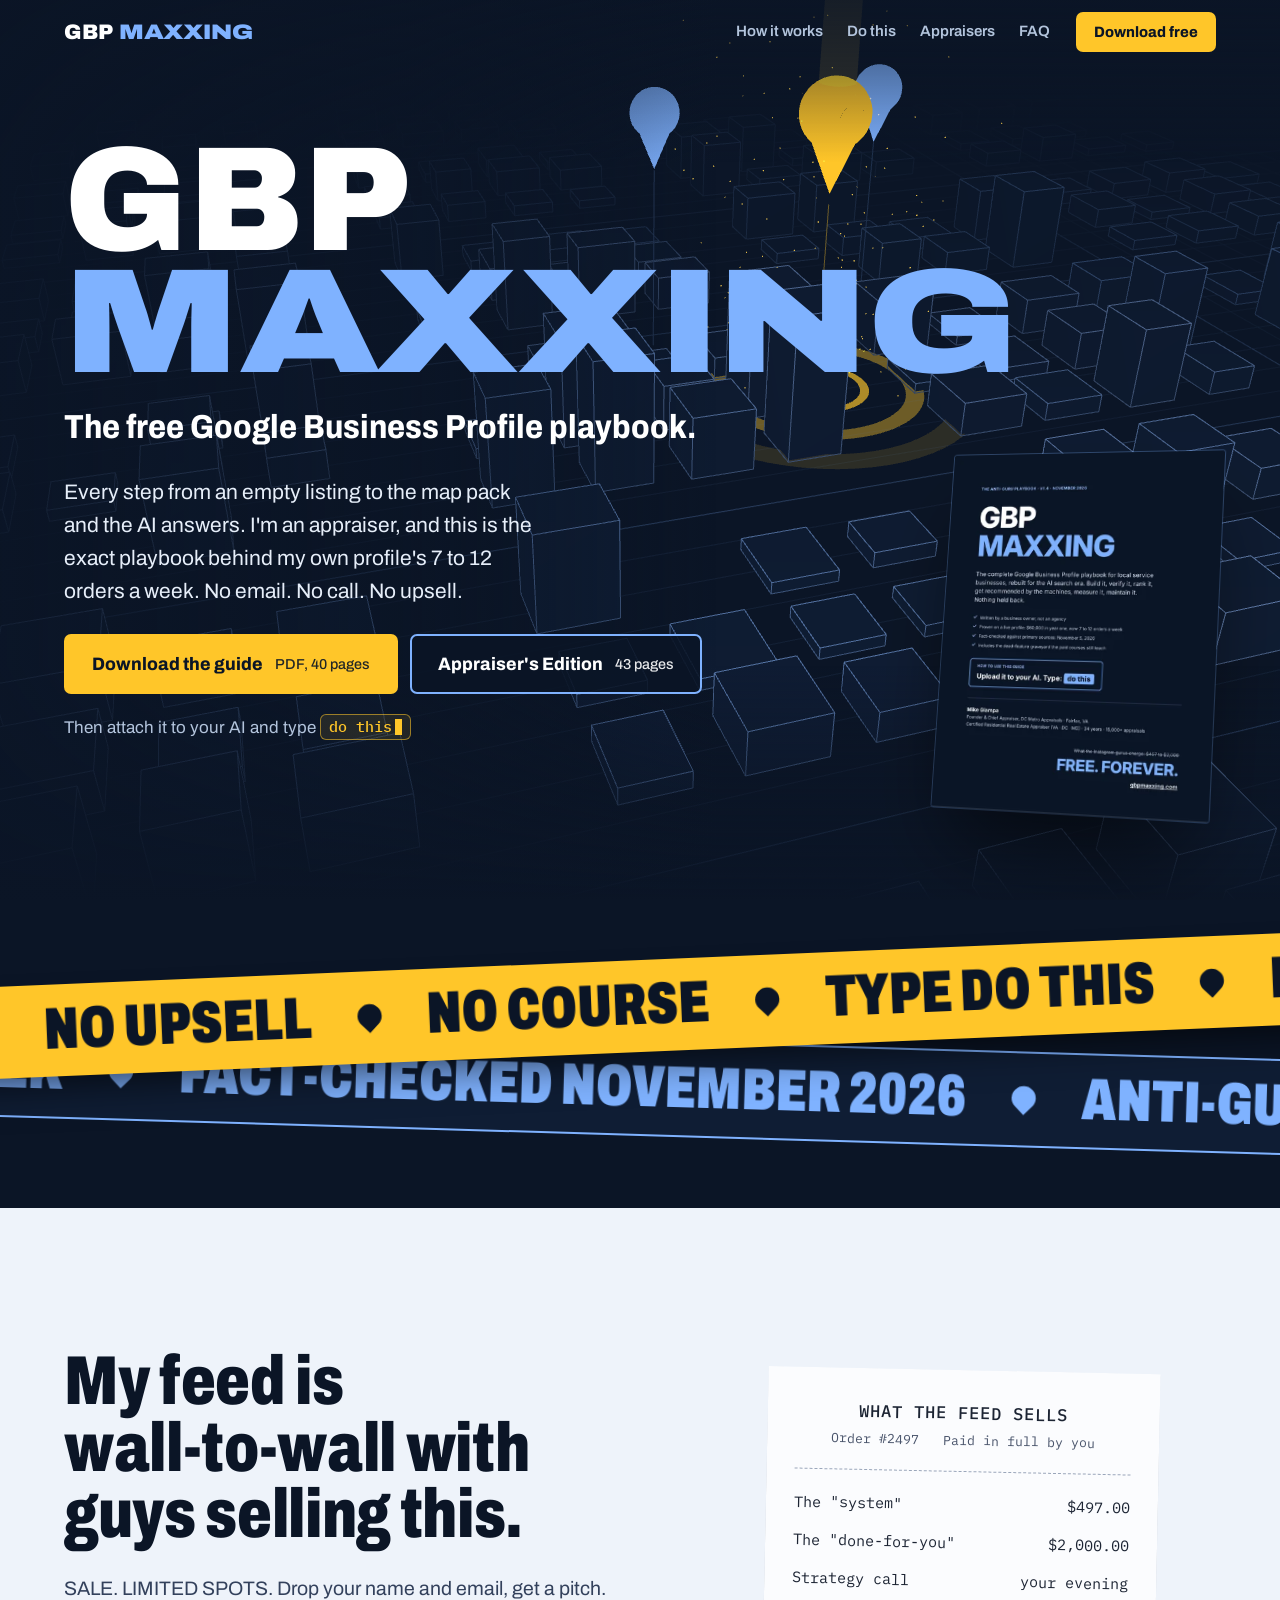
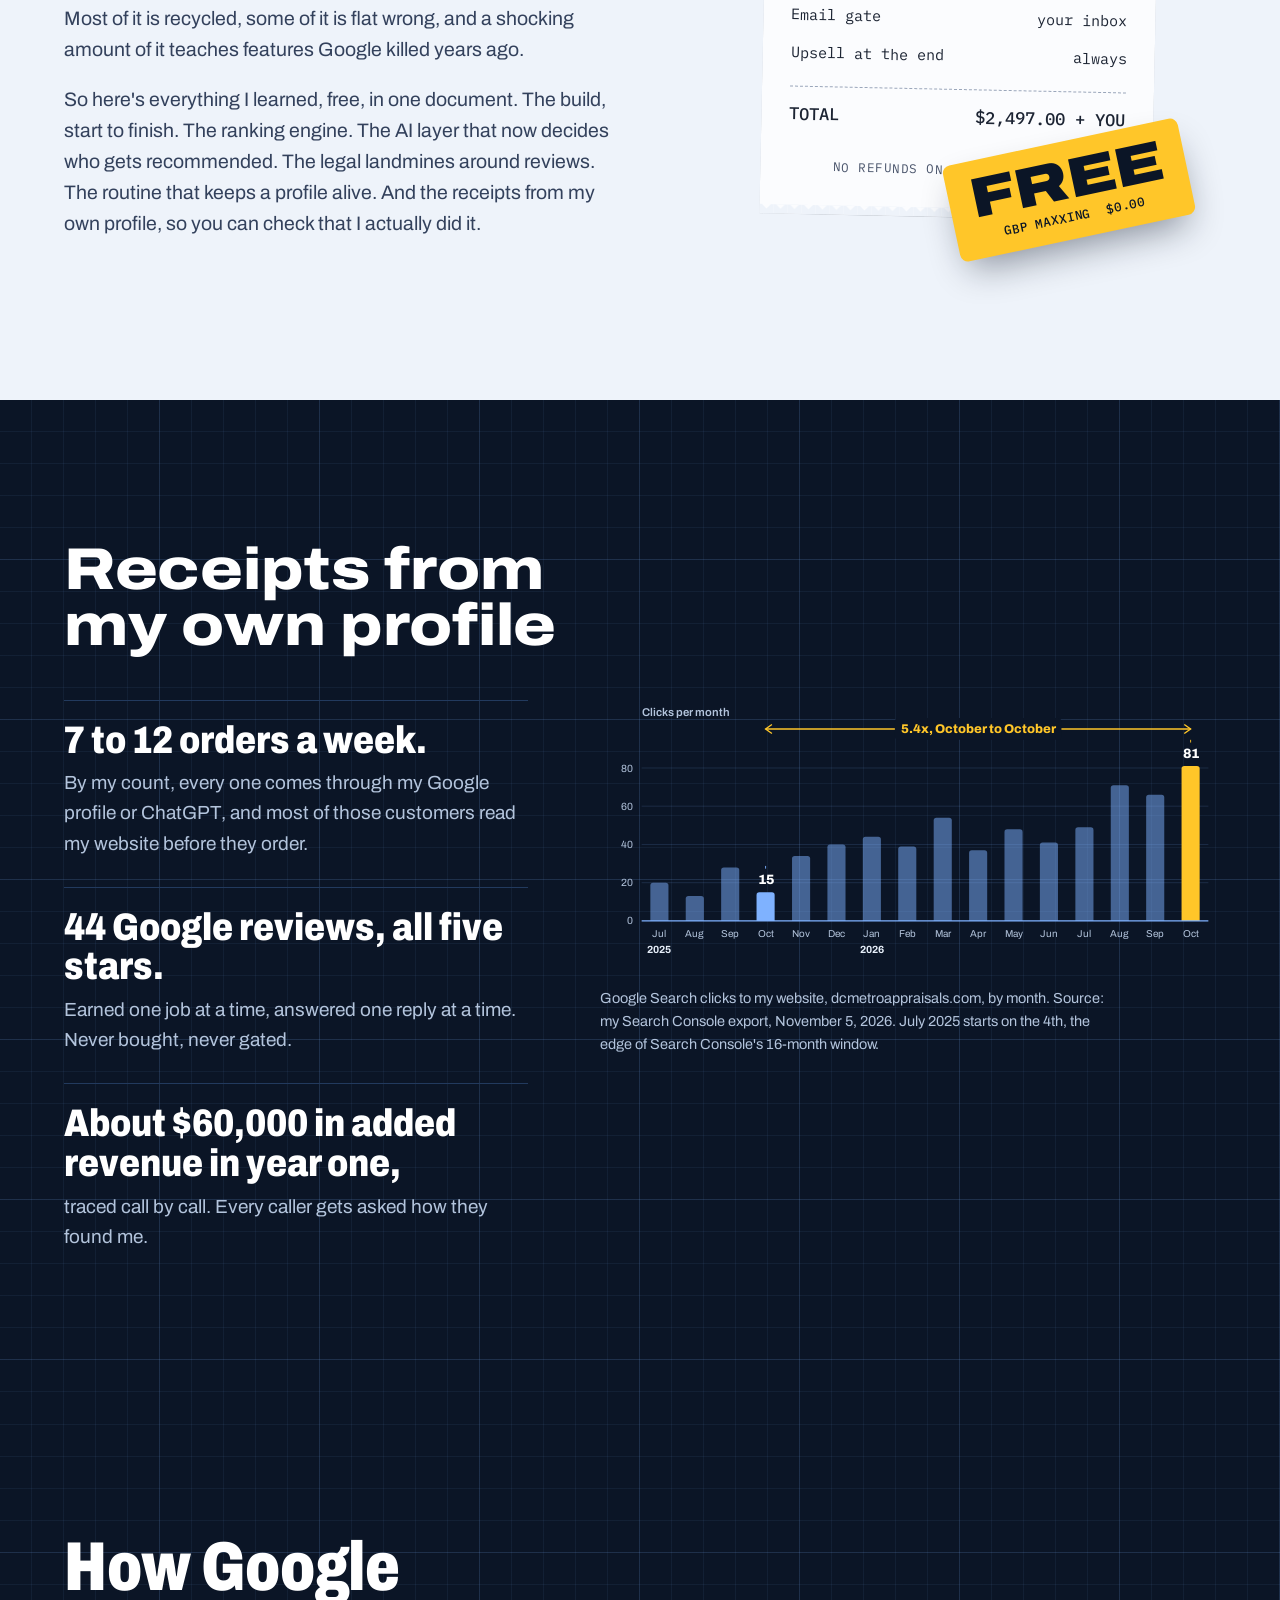
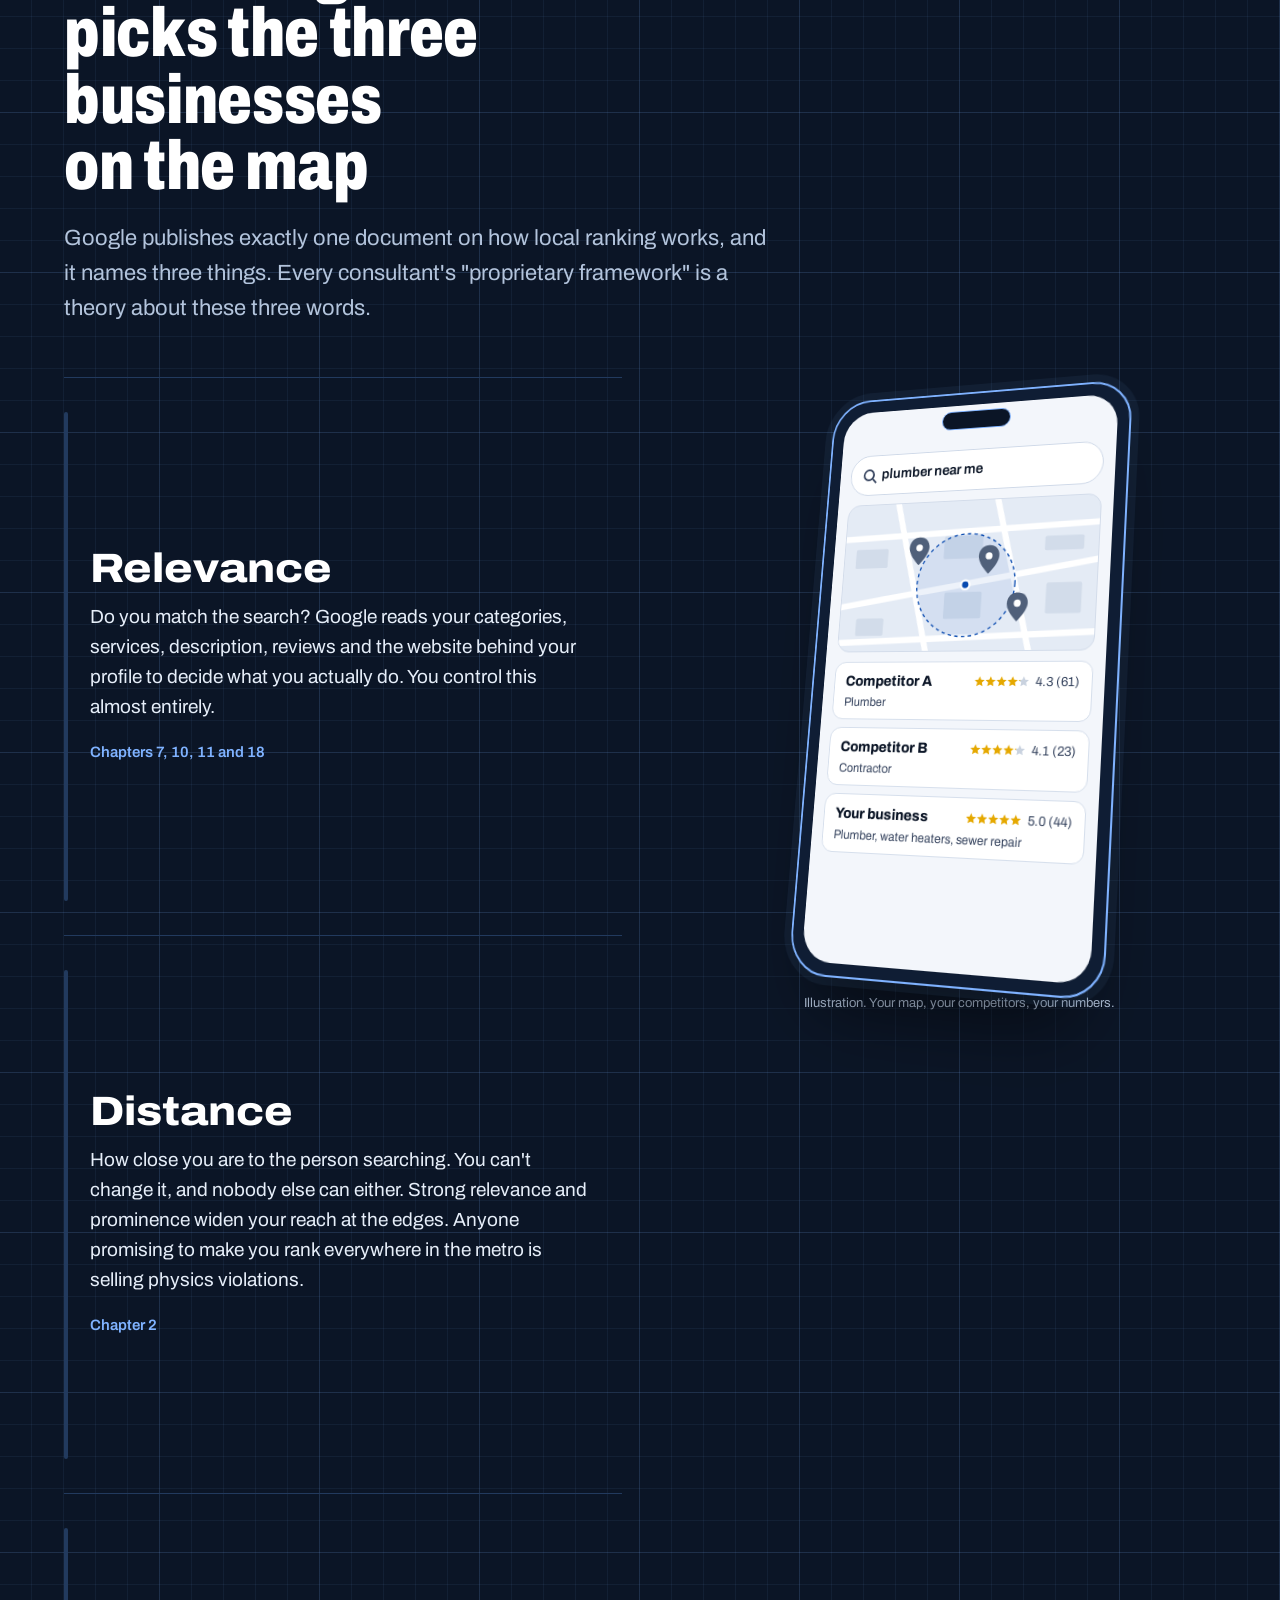
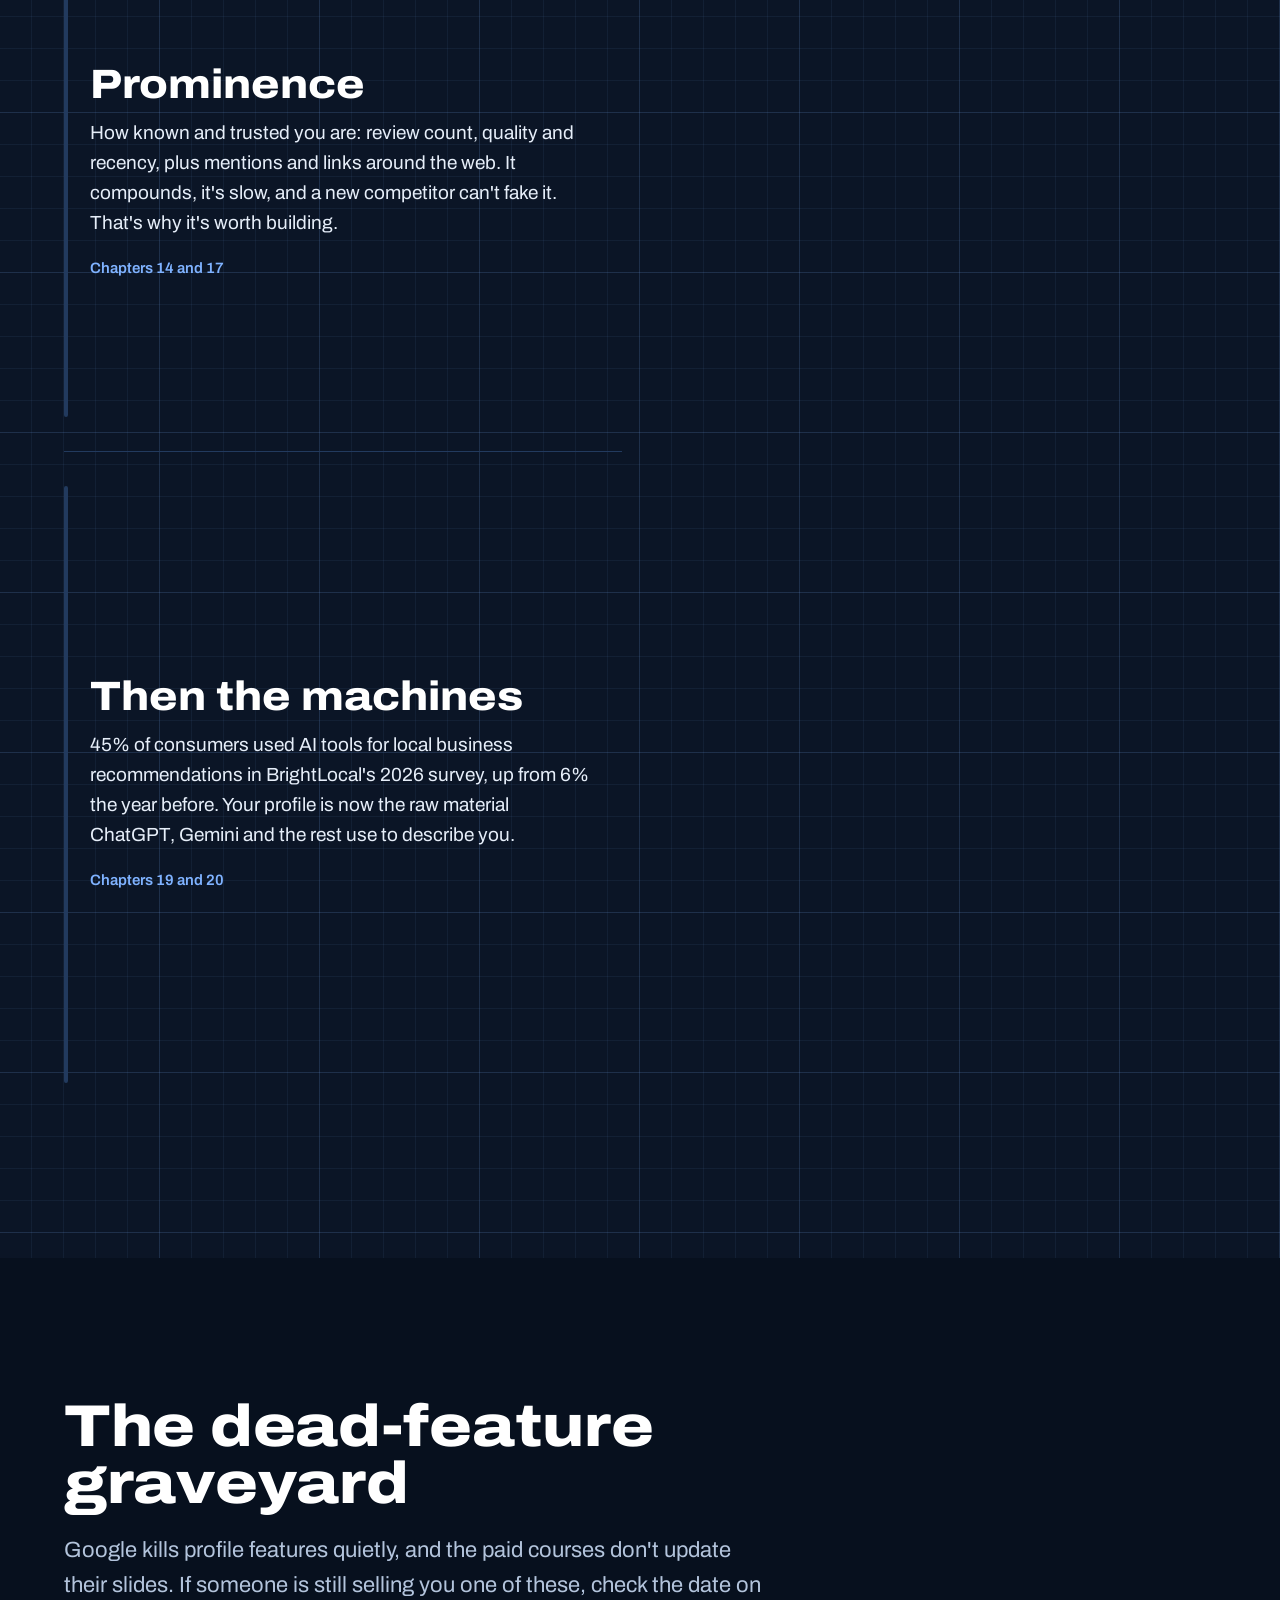
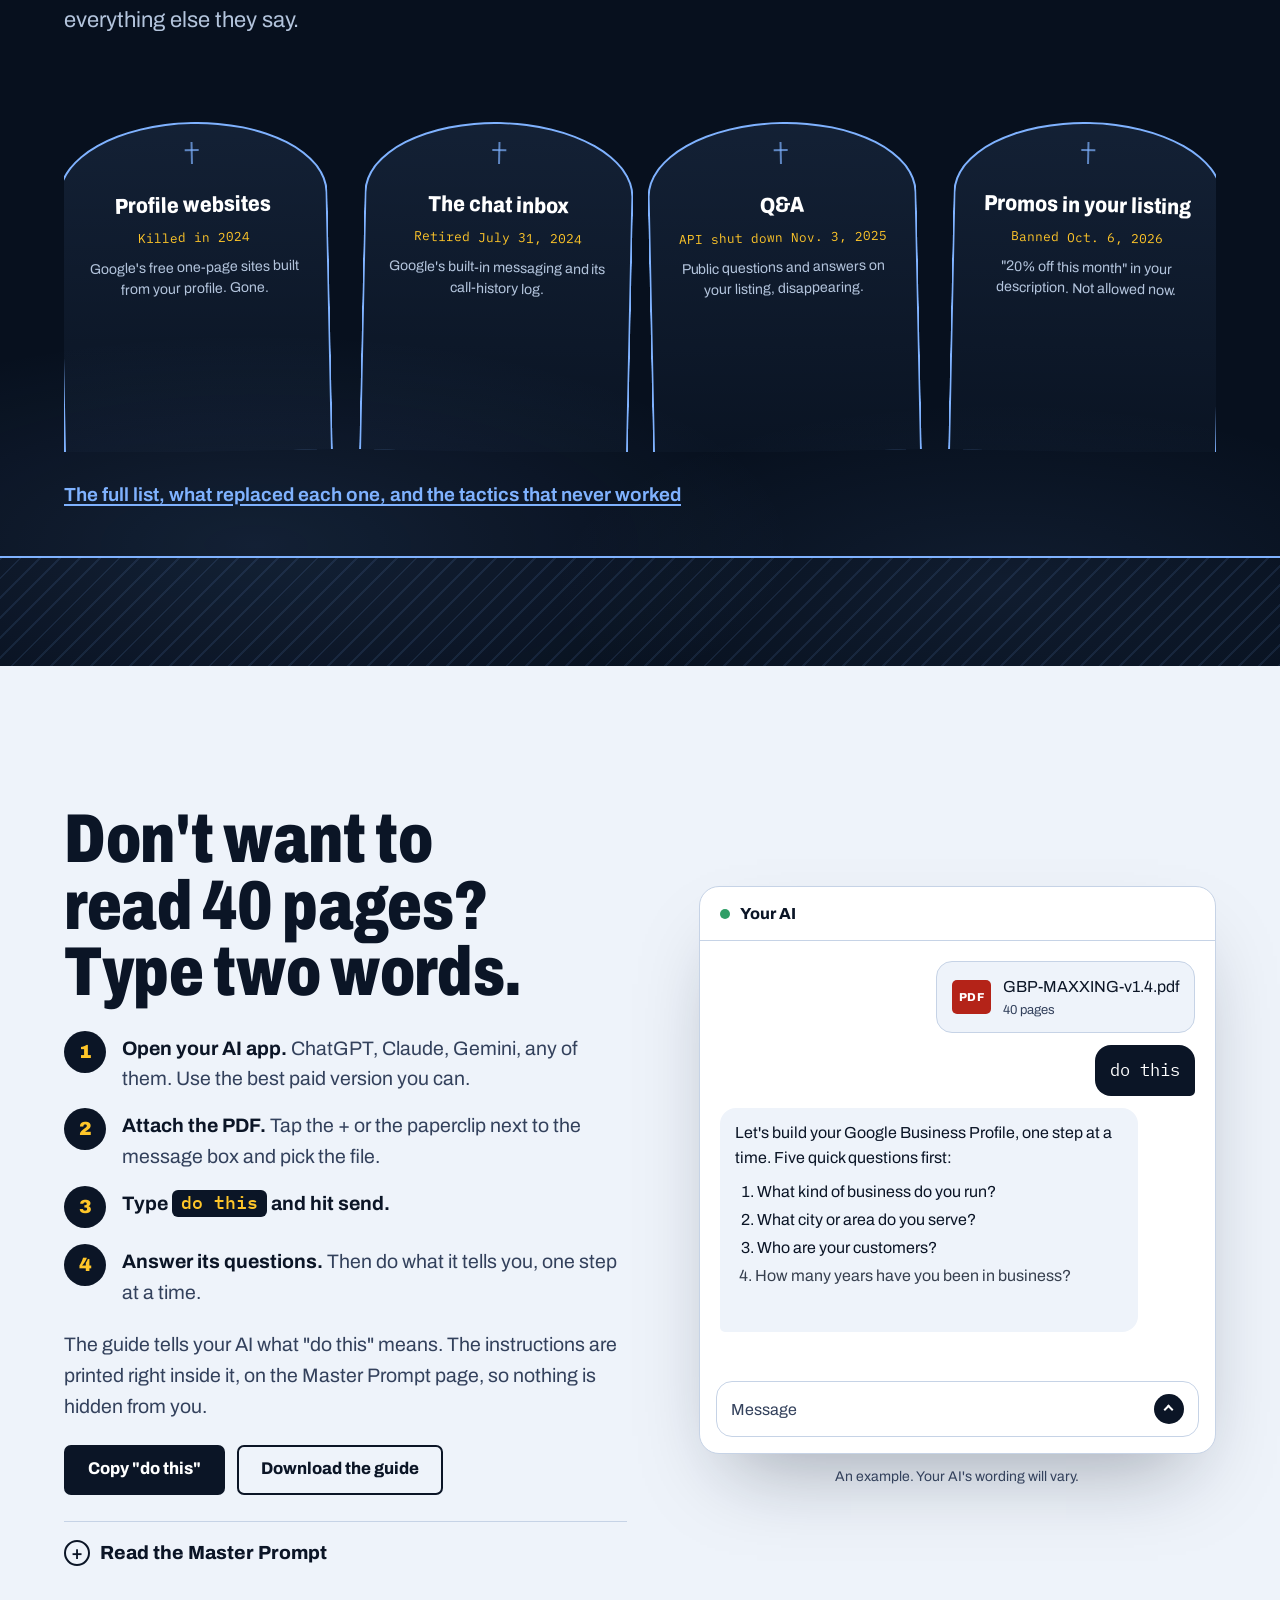
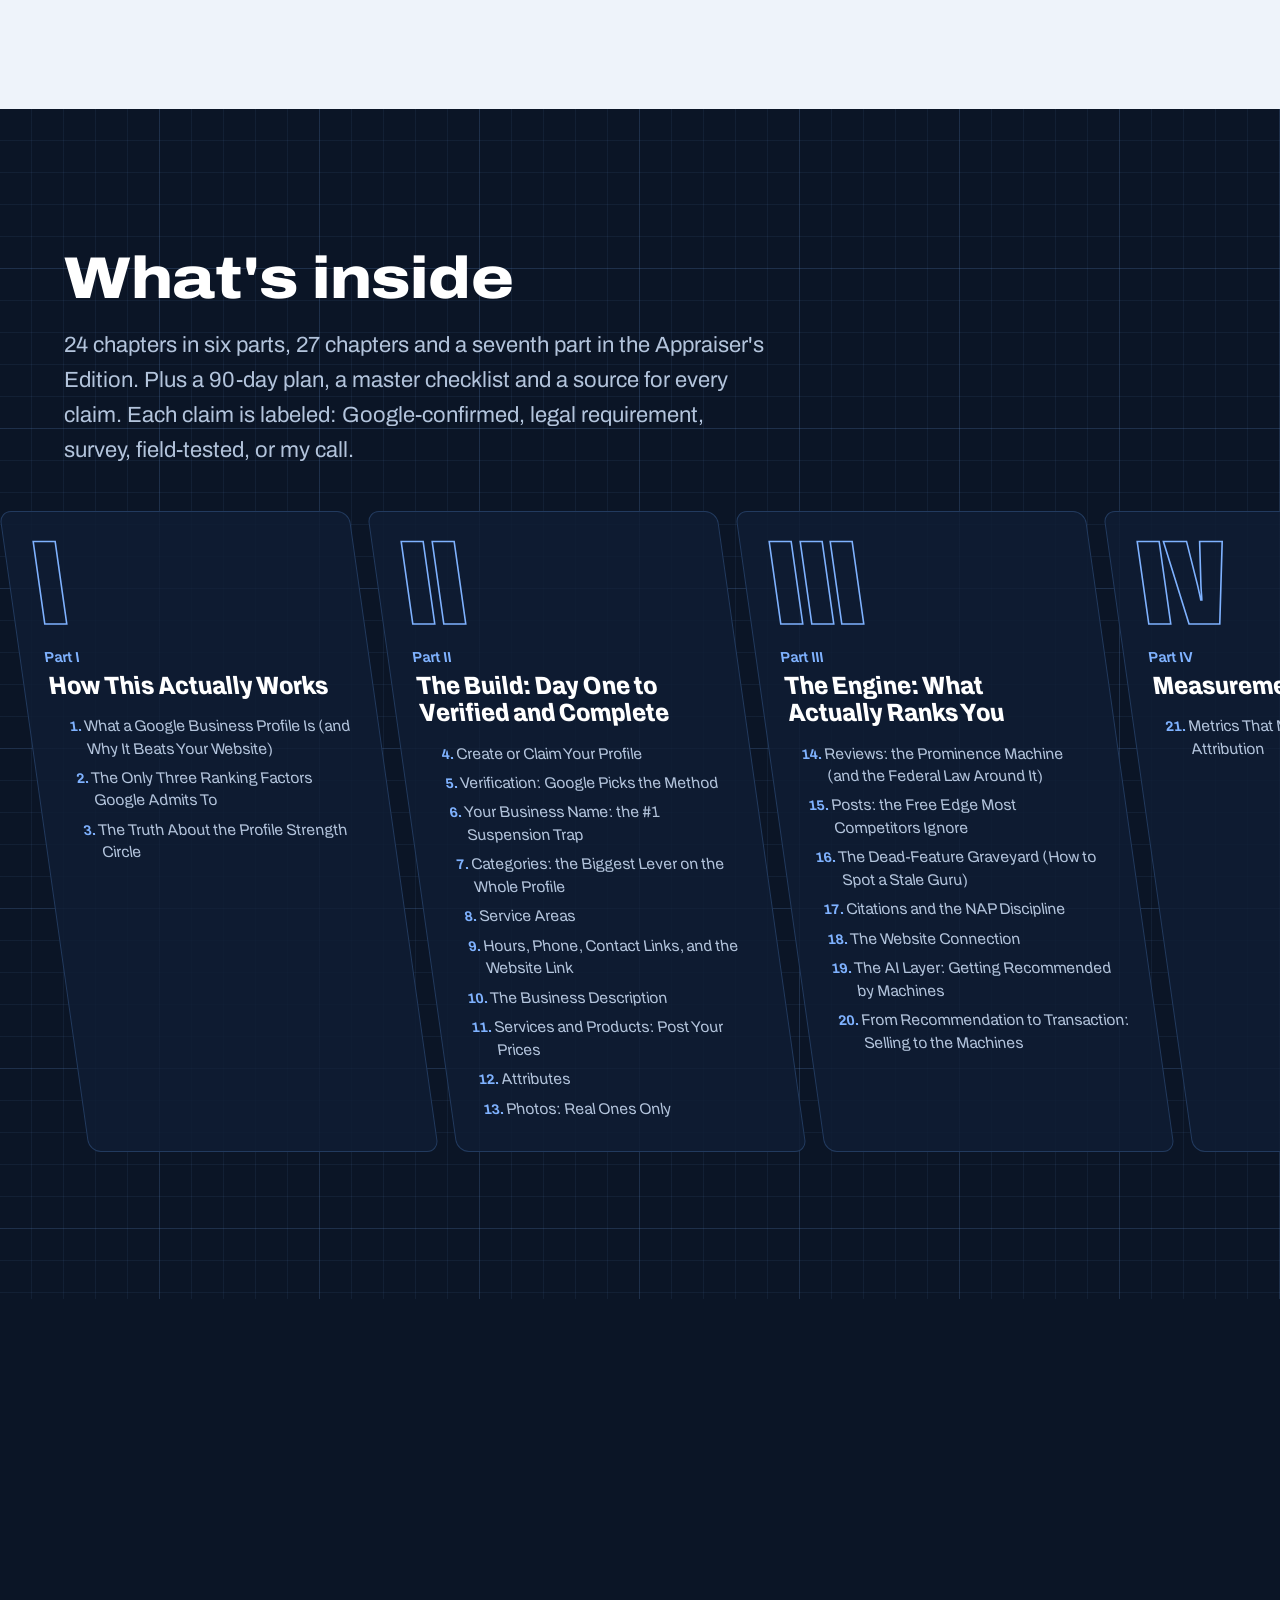
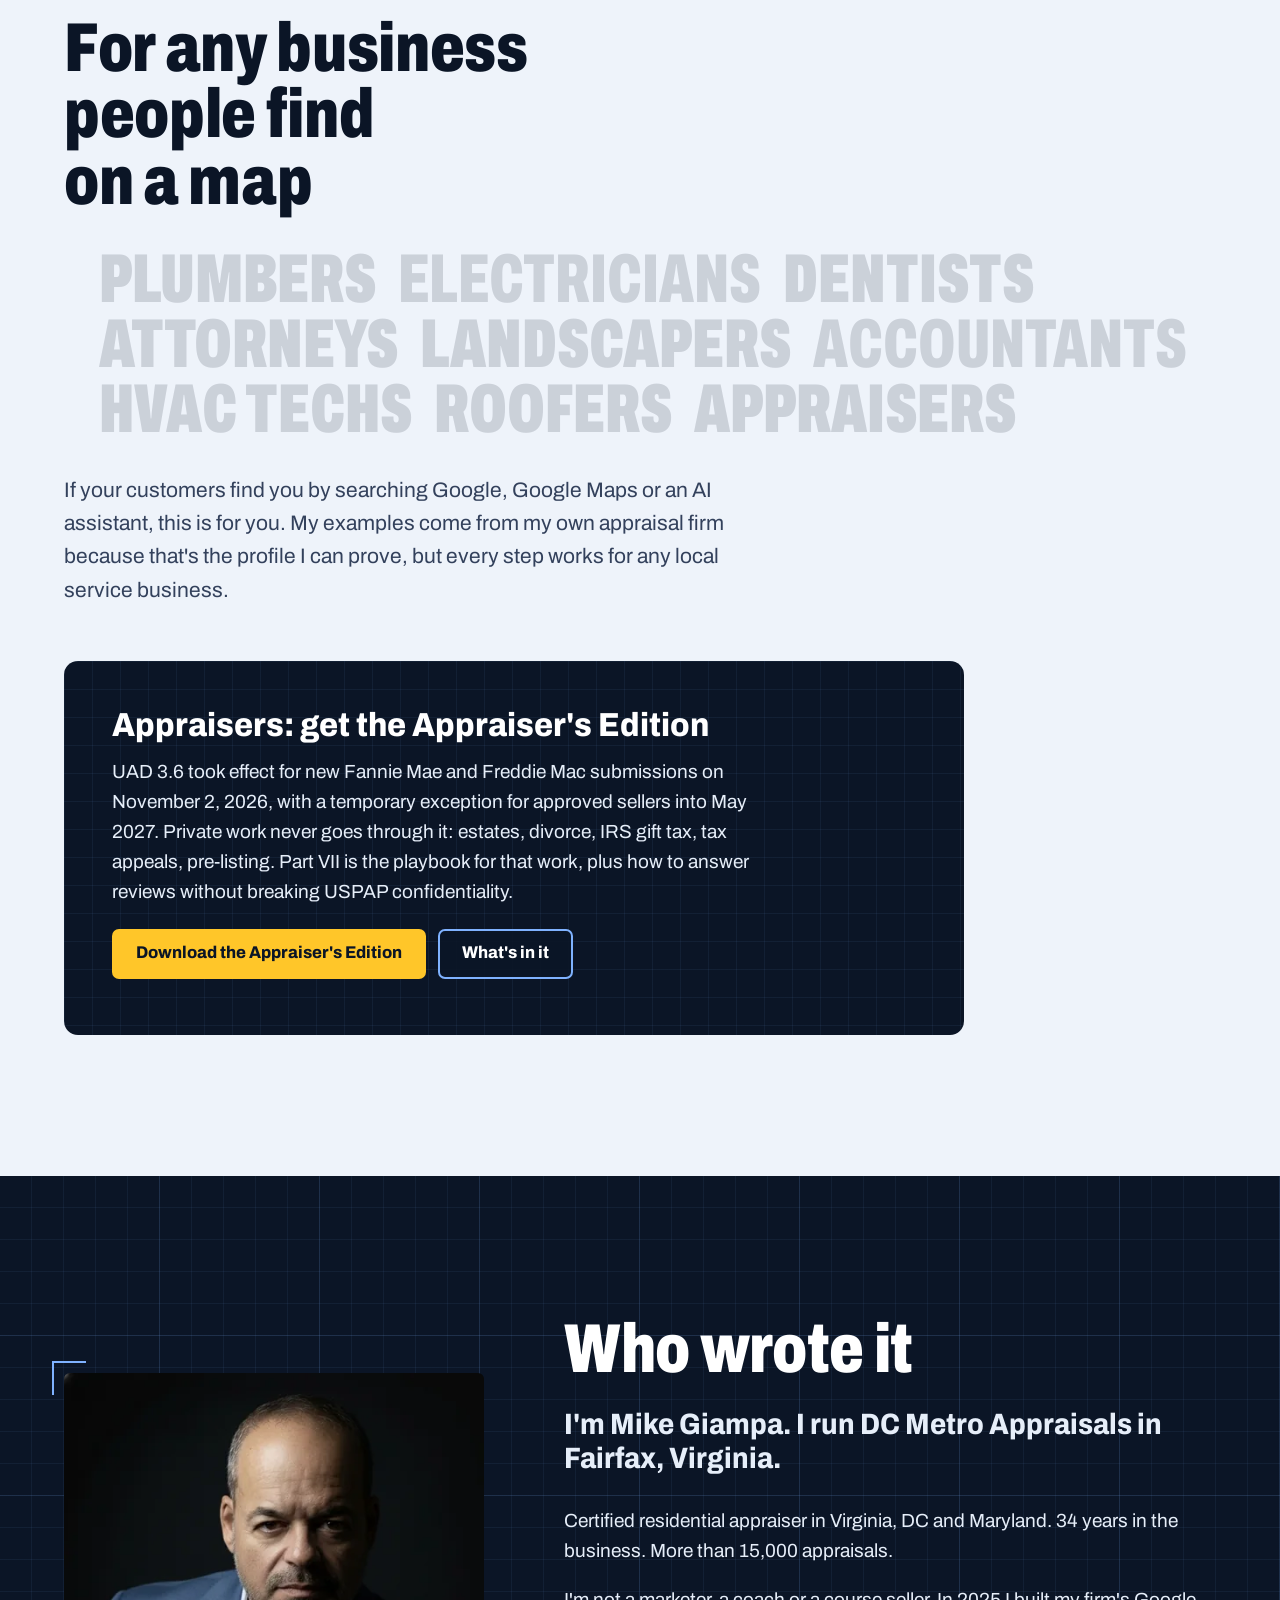
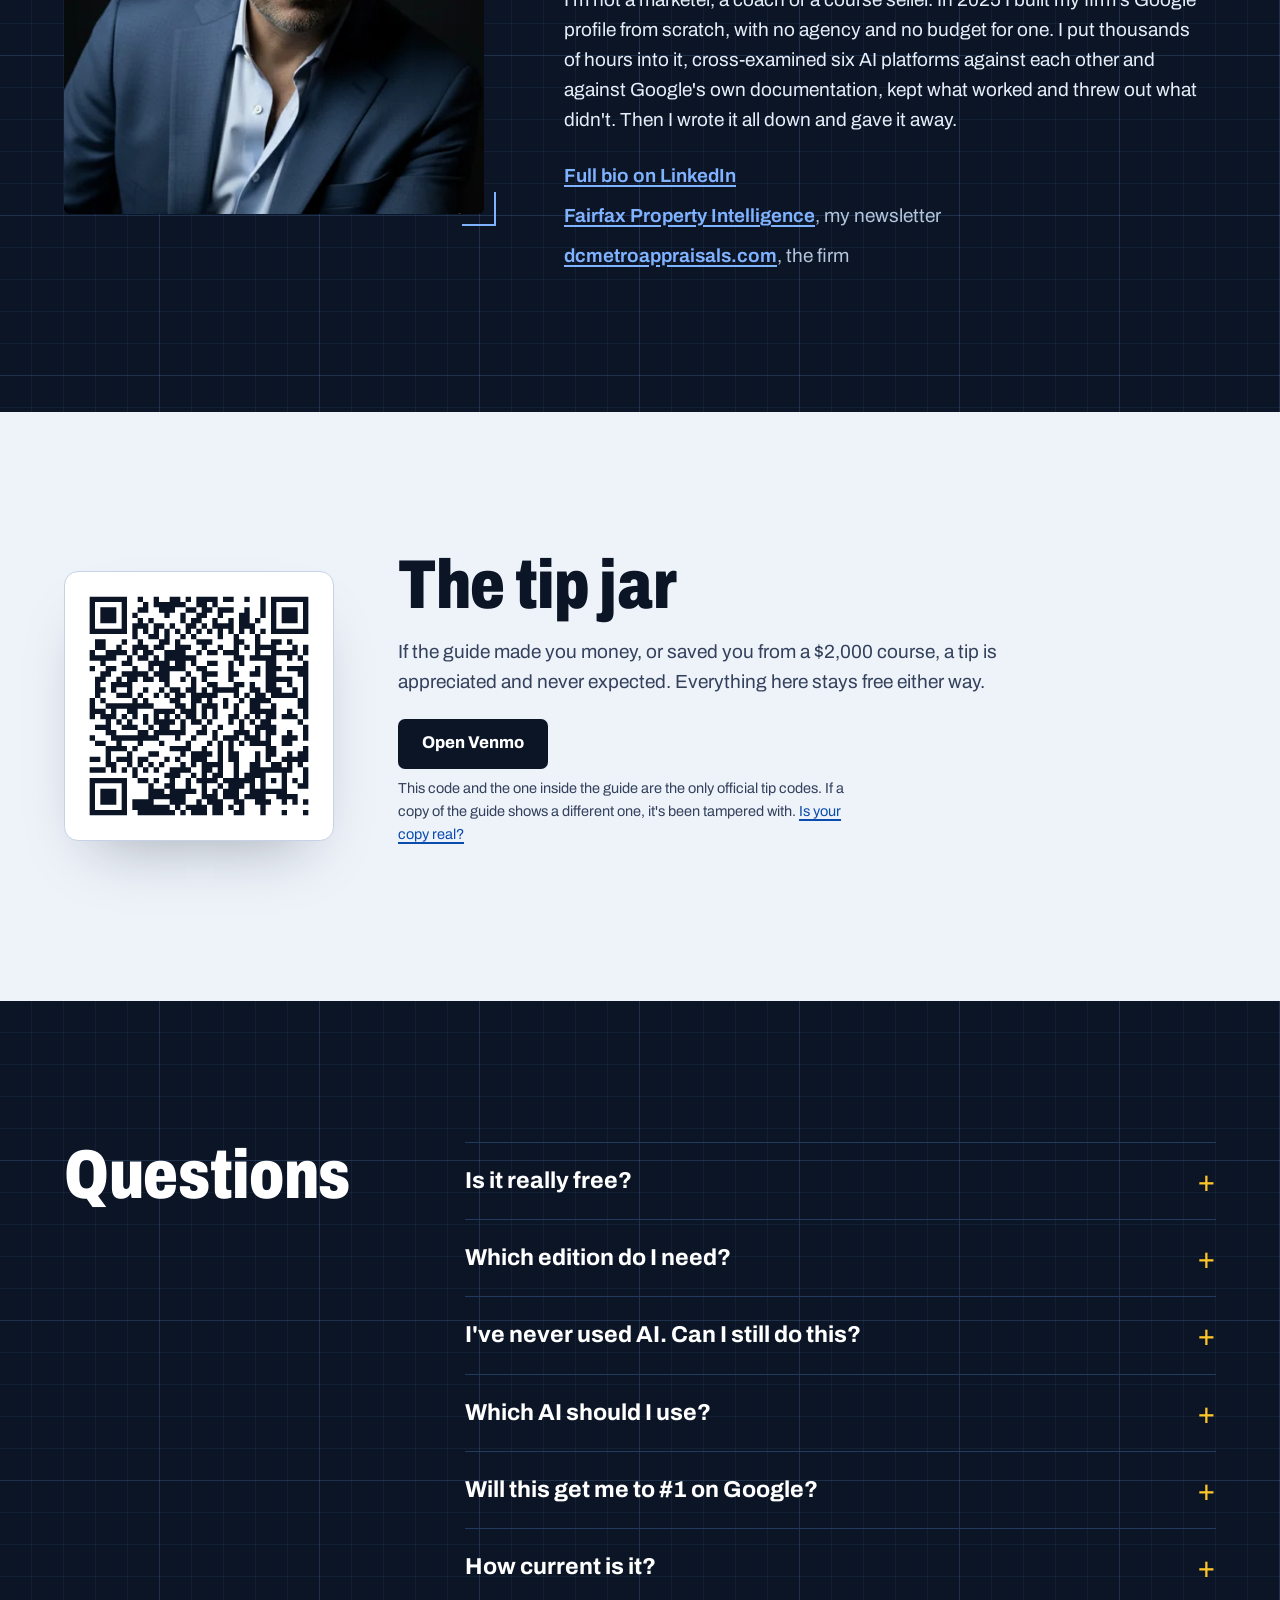
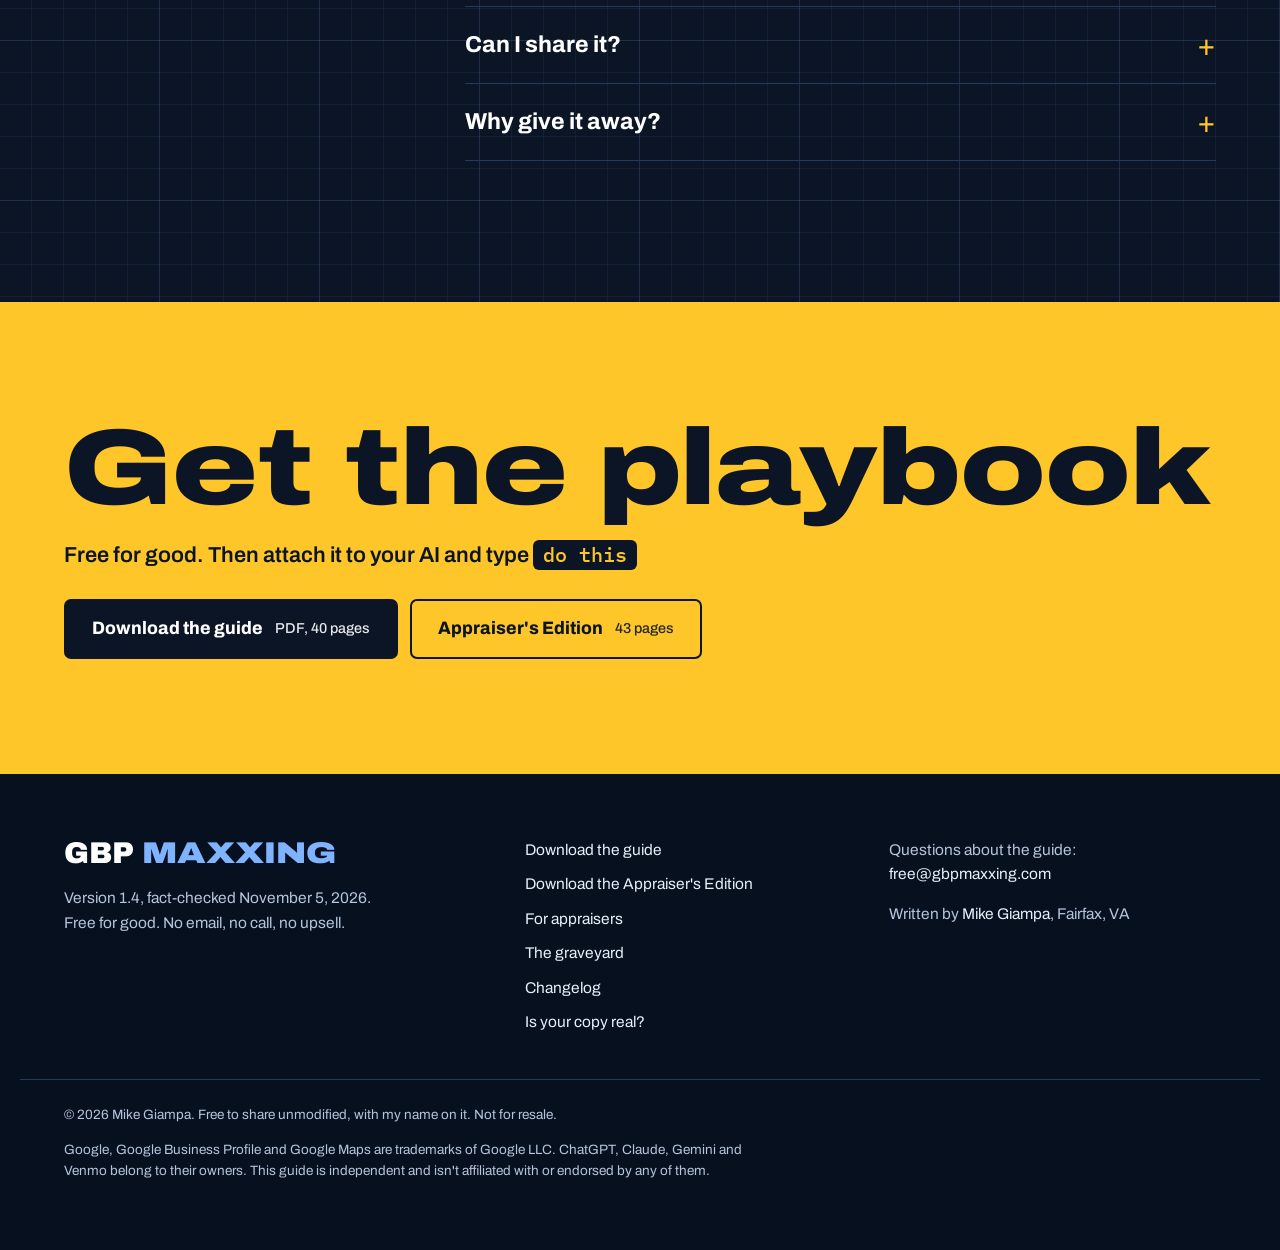
==== commit 1261b87a: "Hero framing for tall screens, softer beam, heading spacing Co-Authored-By: Claude Opus 5.5 <noreply" ====
--- a/index.html
+++ b/index.html
@@ -37,7 +37,7 @@
 <a class="skip" href="#main">Skip to content</a>
 <header class="site-head" data-head>
   <div class="head-in">
-    <a class="mark" href="/" aria-label="GBP MAXXING home"><span class="mark-g">GBP</span><span class="mark-m">MAXXING</span></a>
+    <a class="mark" href="/" aria-label="GBP MAXXING home"><span class="mark-g">GBP</span> <span class="mark-m">MAXXING</span></a>
     <nav class="head-nav" aria-label="Main">
       <a href="/#how">How it works</a>
       <a href="/#do-this">Do this</a>
@@ -56,7 +56,7 @@
   </div>
   <div class="wrap hero-in">
     <h1 class="hero-title">
-      <span class="wm" data-wm><span class="wm-g">GBP</span><span class="wm-m" data-wm-max>MAXXING</span></span>
+      <span class="wm" data-wm><span class="wm-g">GBP</span> <span class="wm-m" data-wm-max>MAXXING</span></span>
       <span class="hero-sub">The free Google Business Profile playbook.</span>
     </h1>
     <div class="hero-grid">
@@ -476,7 +476,7 @@
 <footer class="site-foot">
   <div class="wrap foot-grid">
     <div class="foot-mark">
-      <a class="mark mark-lg" href="/" aria-label="GBP MAXXING home"><span class="mark-g">GBP</span><span class="mark-m">MAXXING</span></a>
+      <a class="mark mark-lg" href="/" aria-label="GBP MAXXING home"><span class="mark-g">GBP</span> <span class="mark-m">MAXXING</span></a>
       <p>Version 1.4, fact-checked November 5, 2026.<br>Free for good. No email, no call, no upsell.</p>
     </div>
     <nav class="foot-nav" aria-label="Footer">
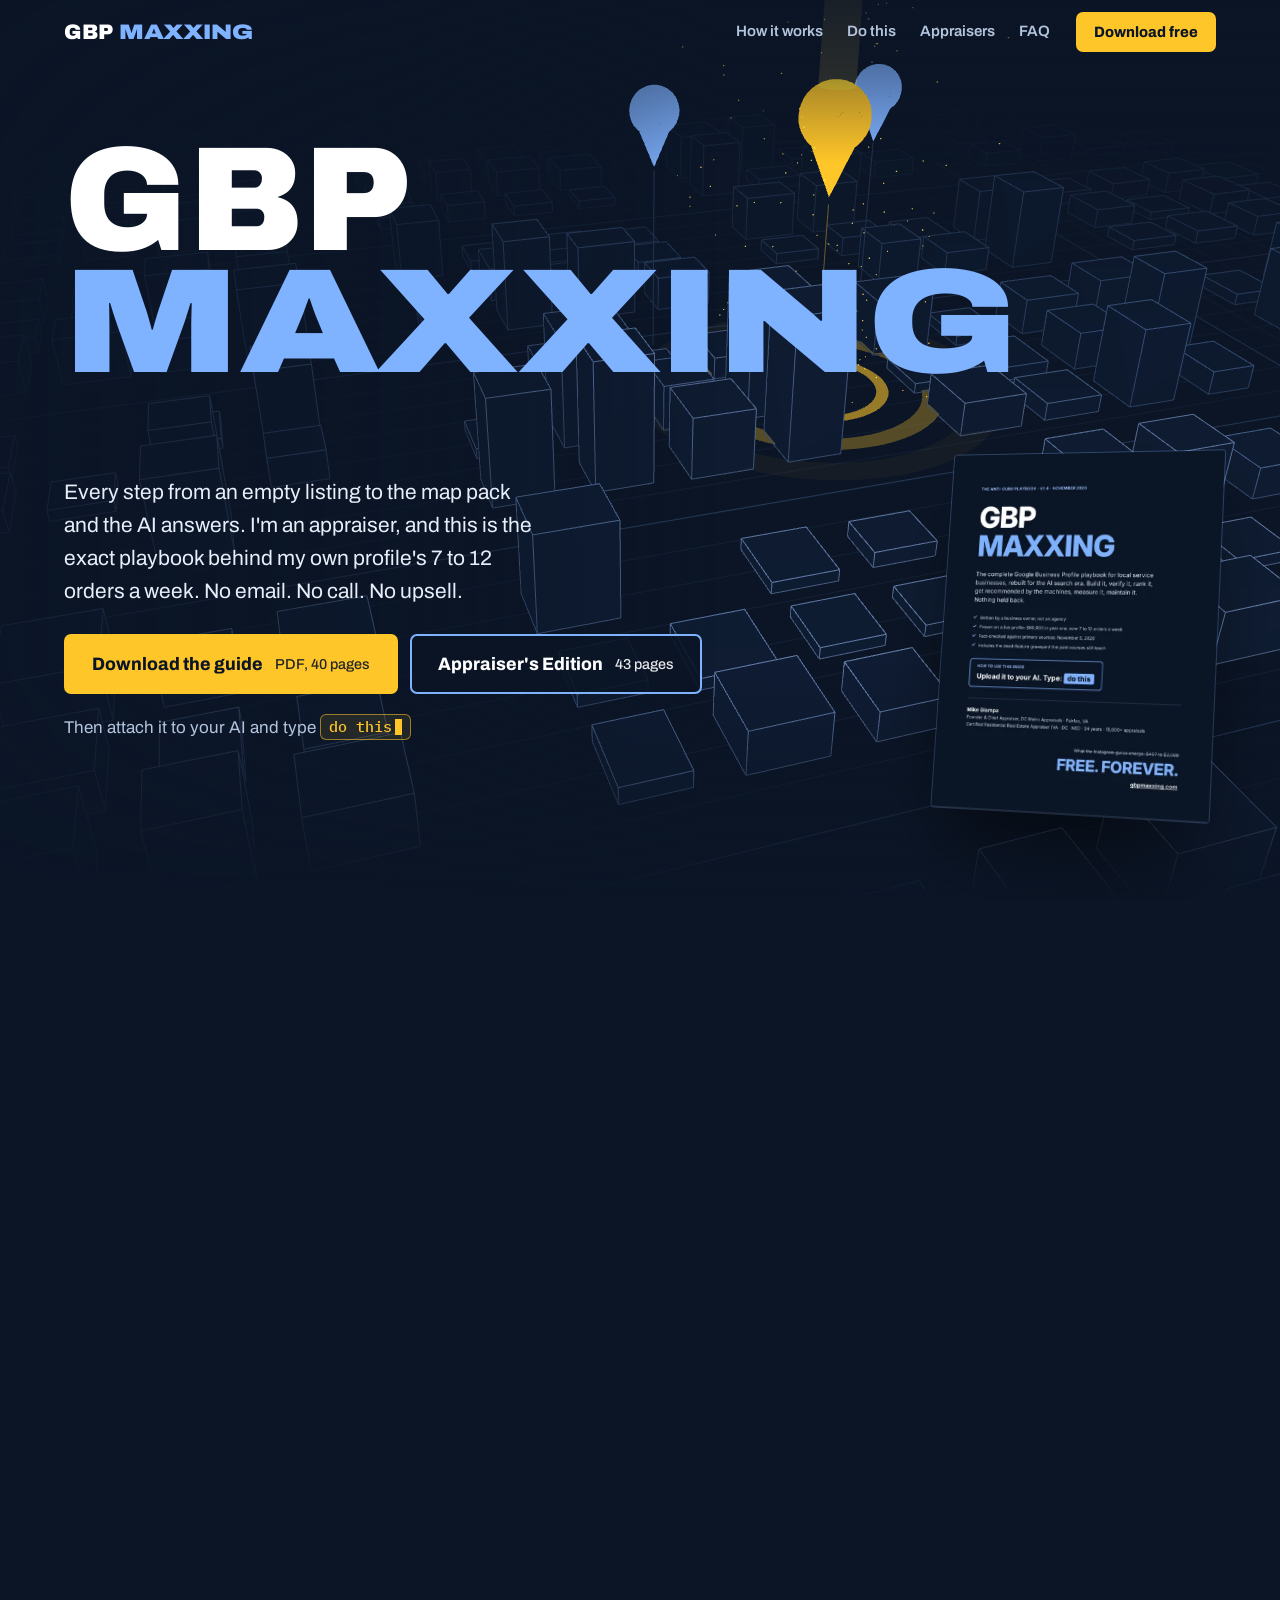
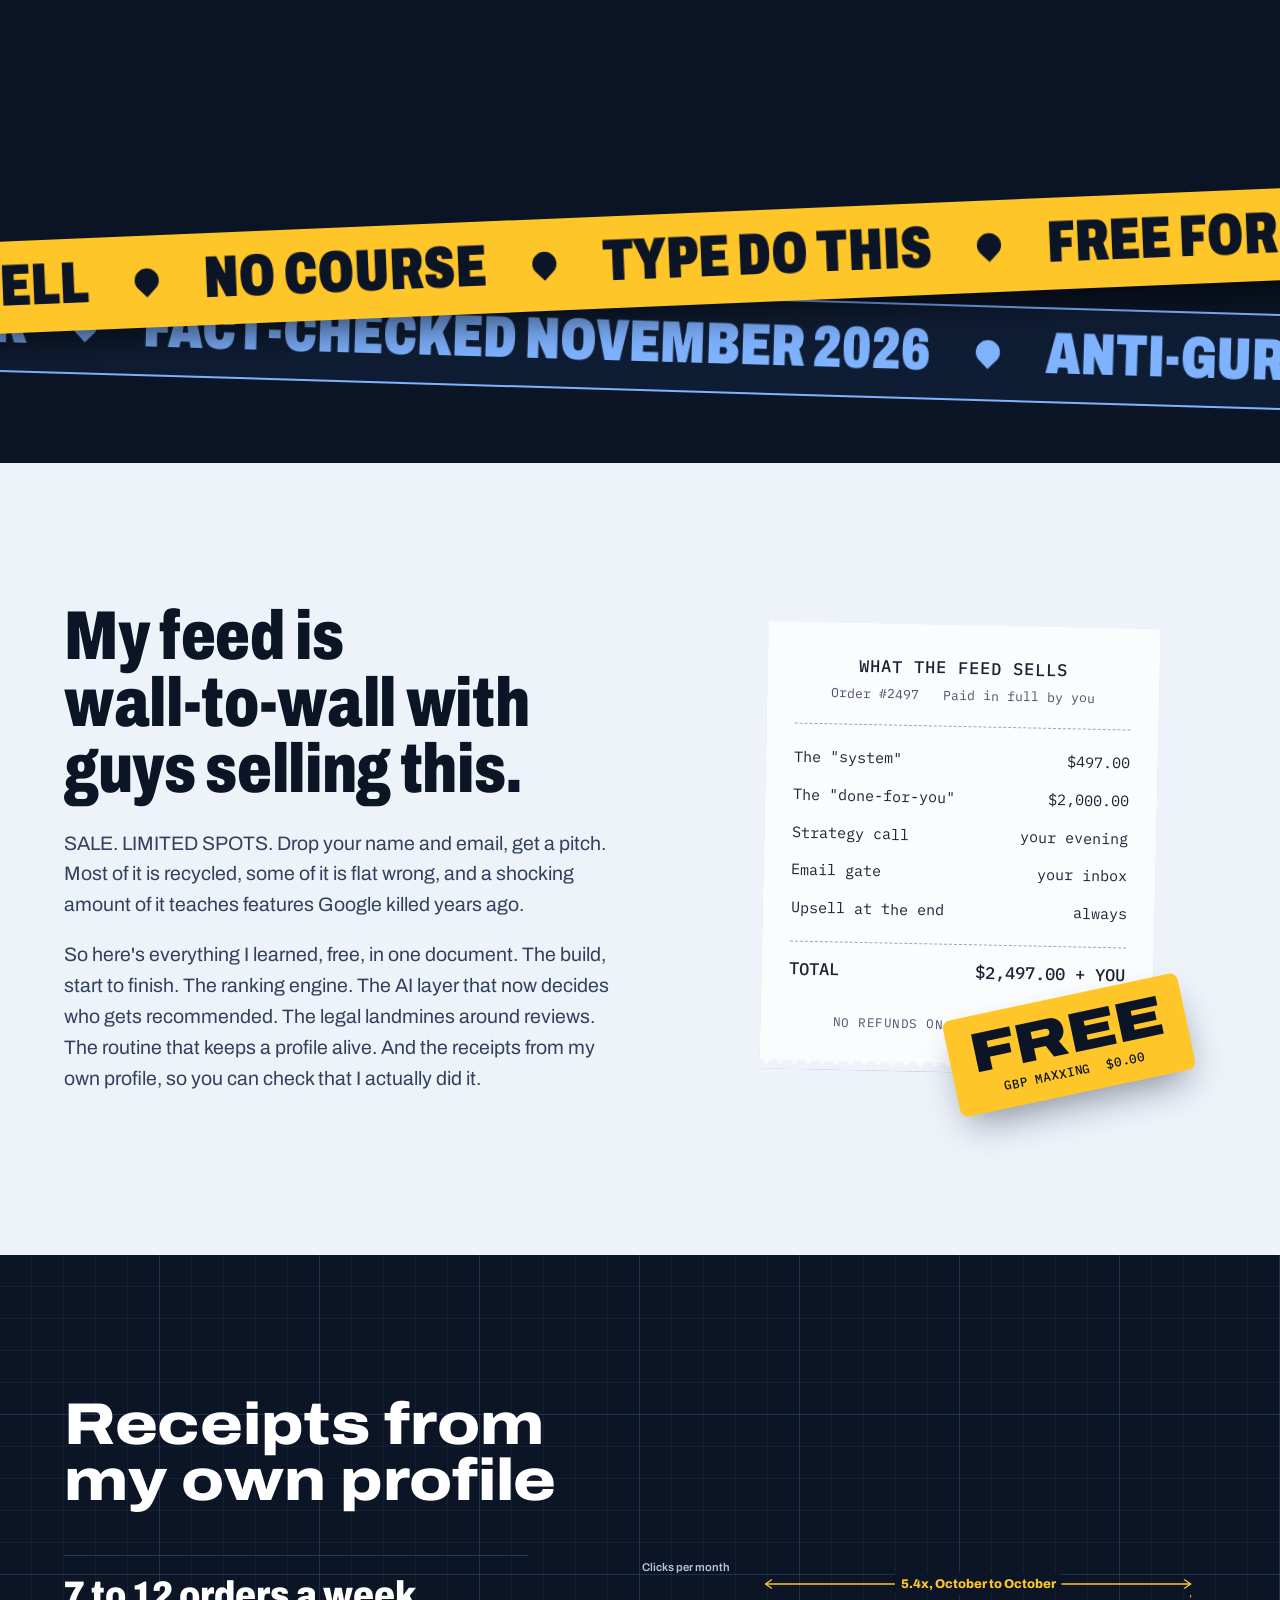
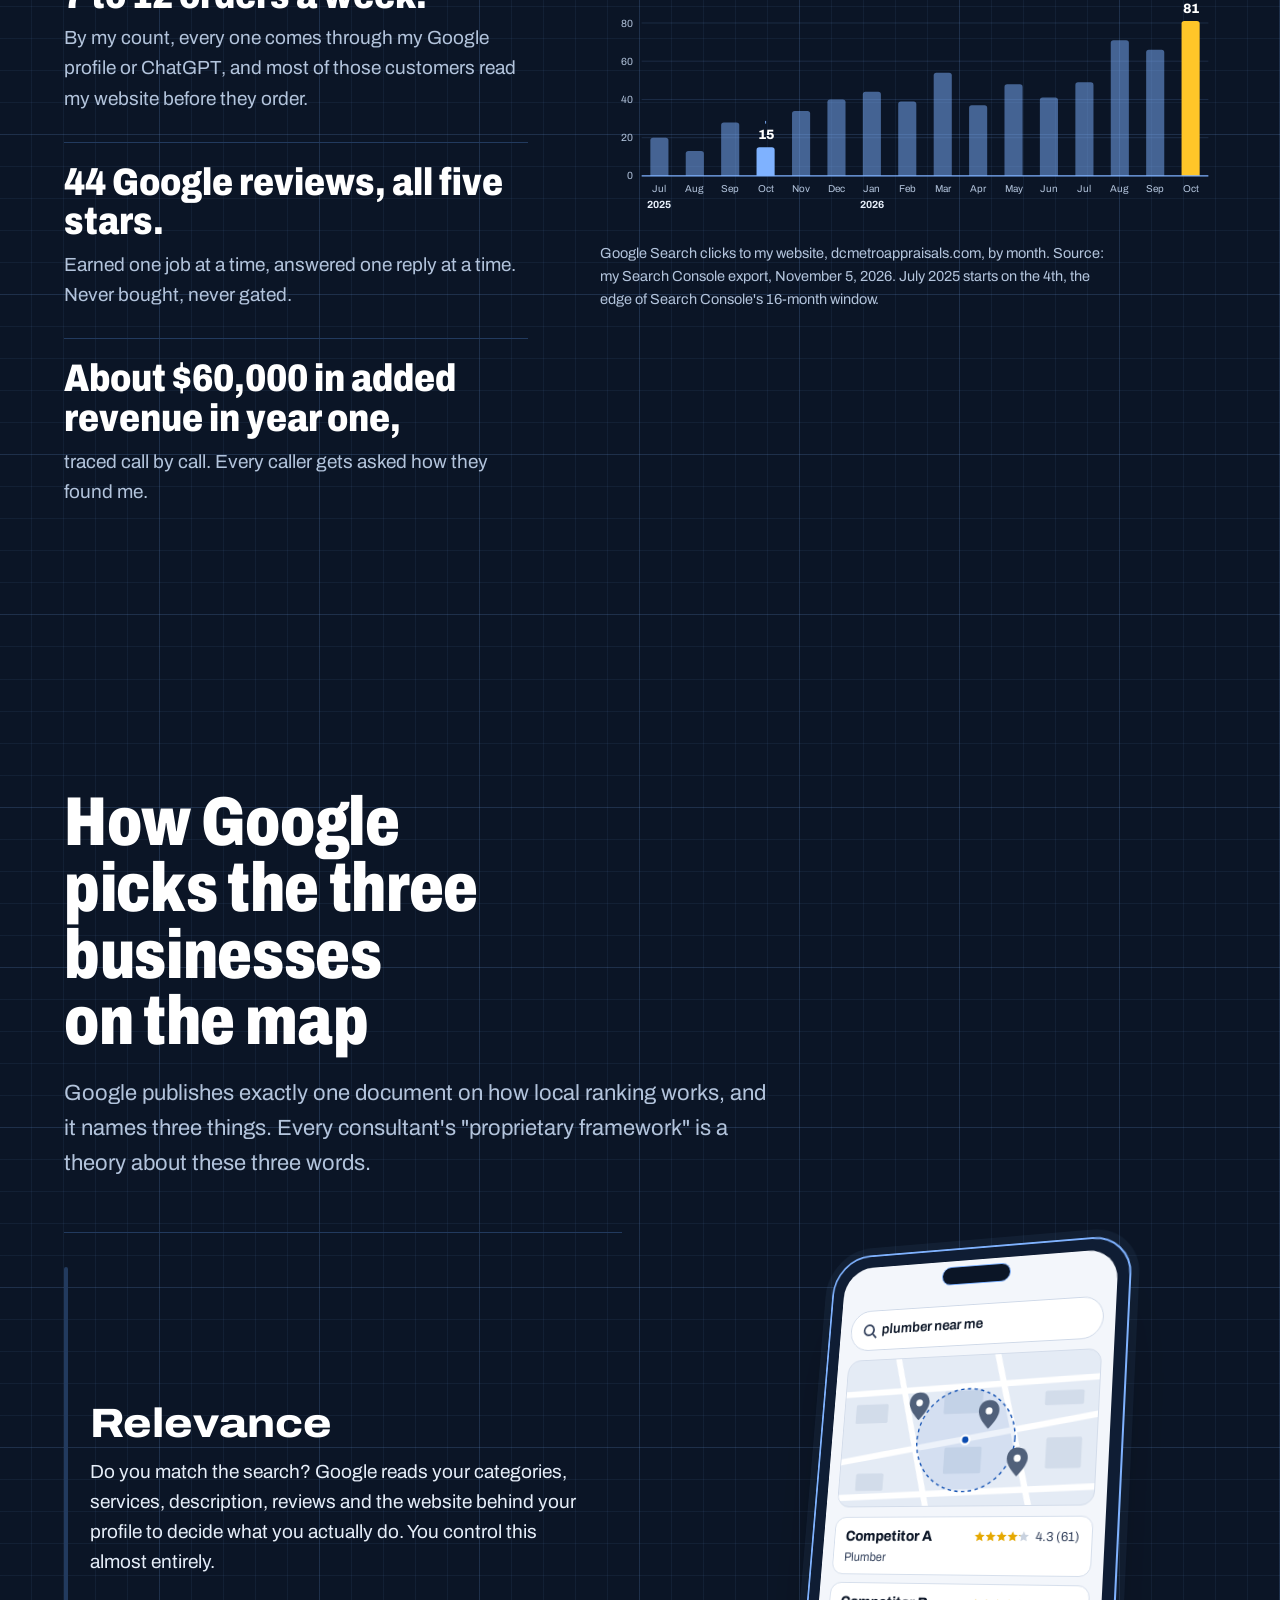
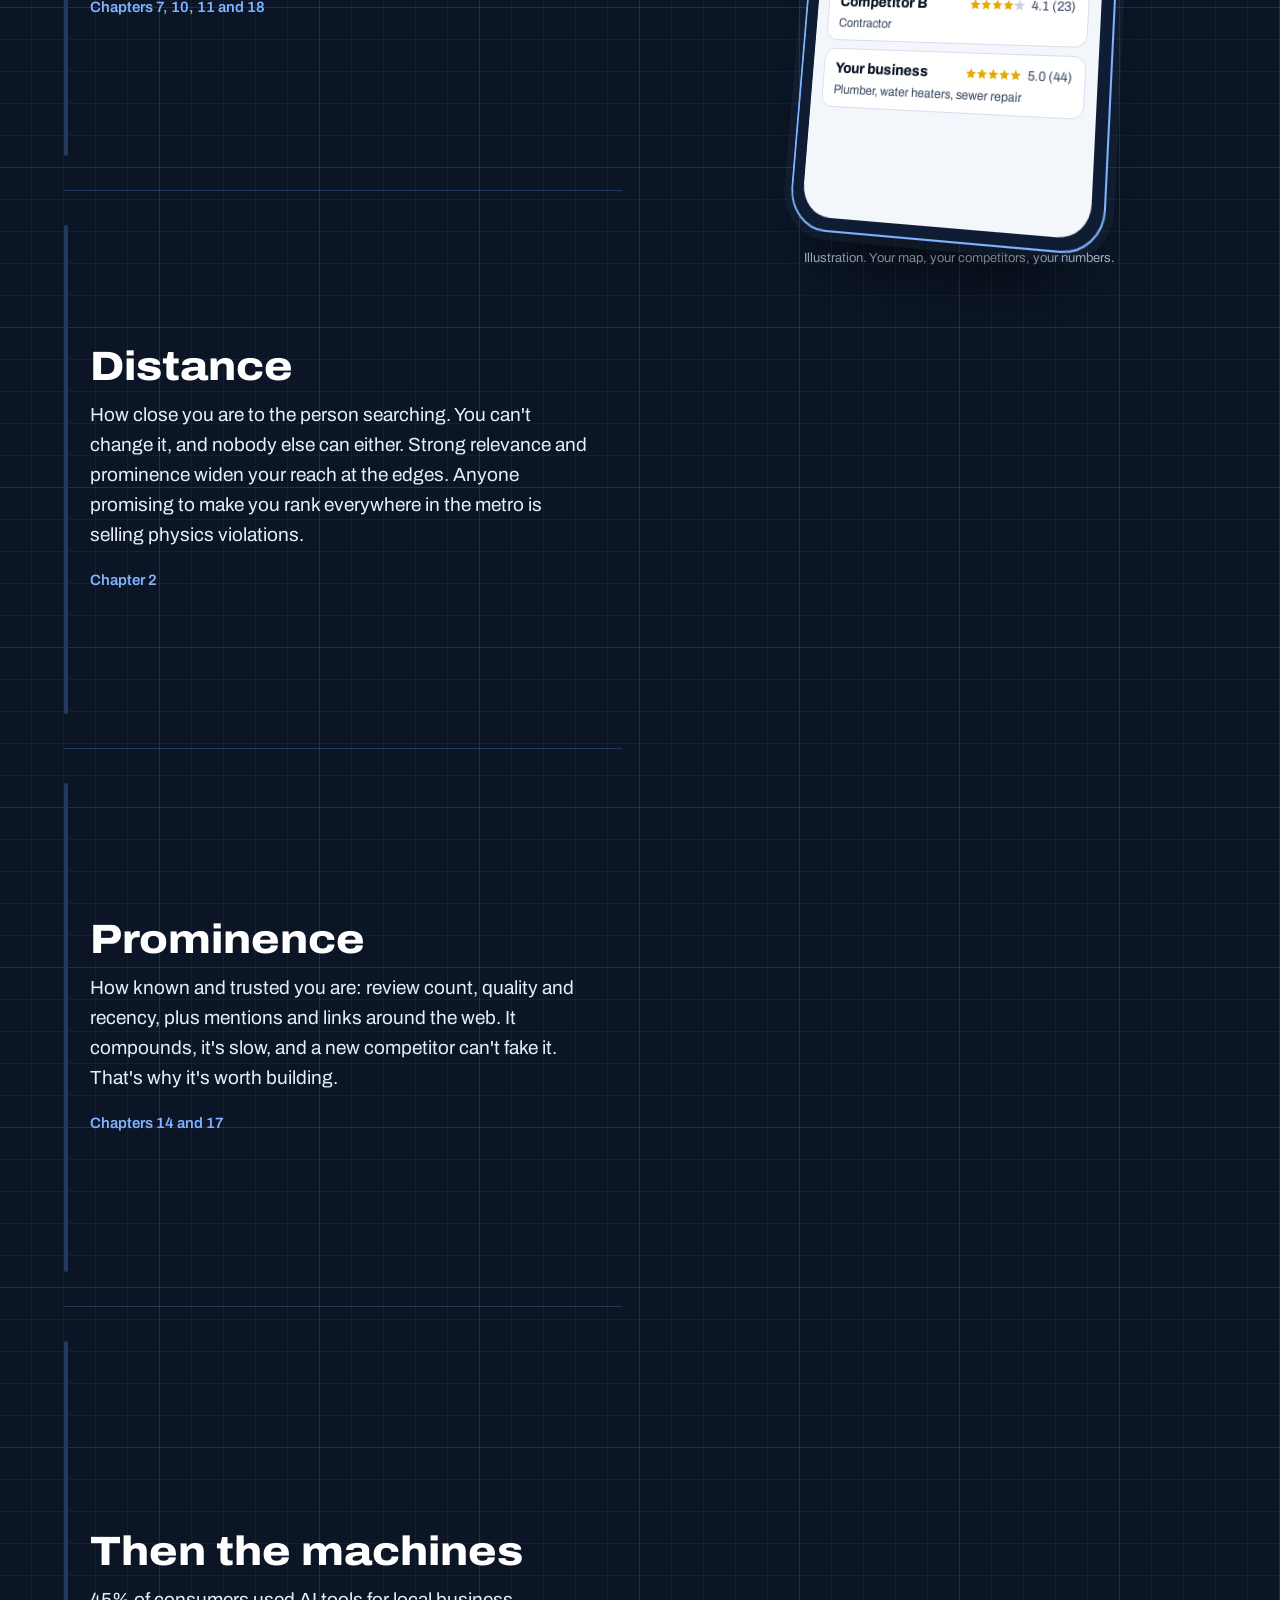
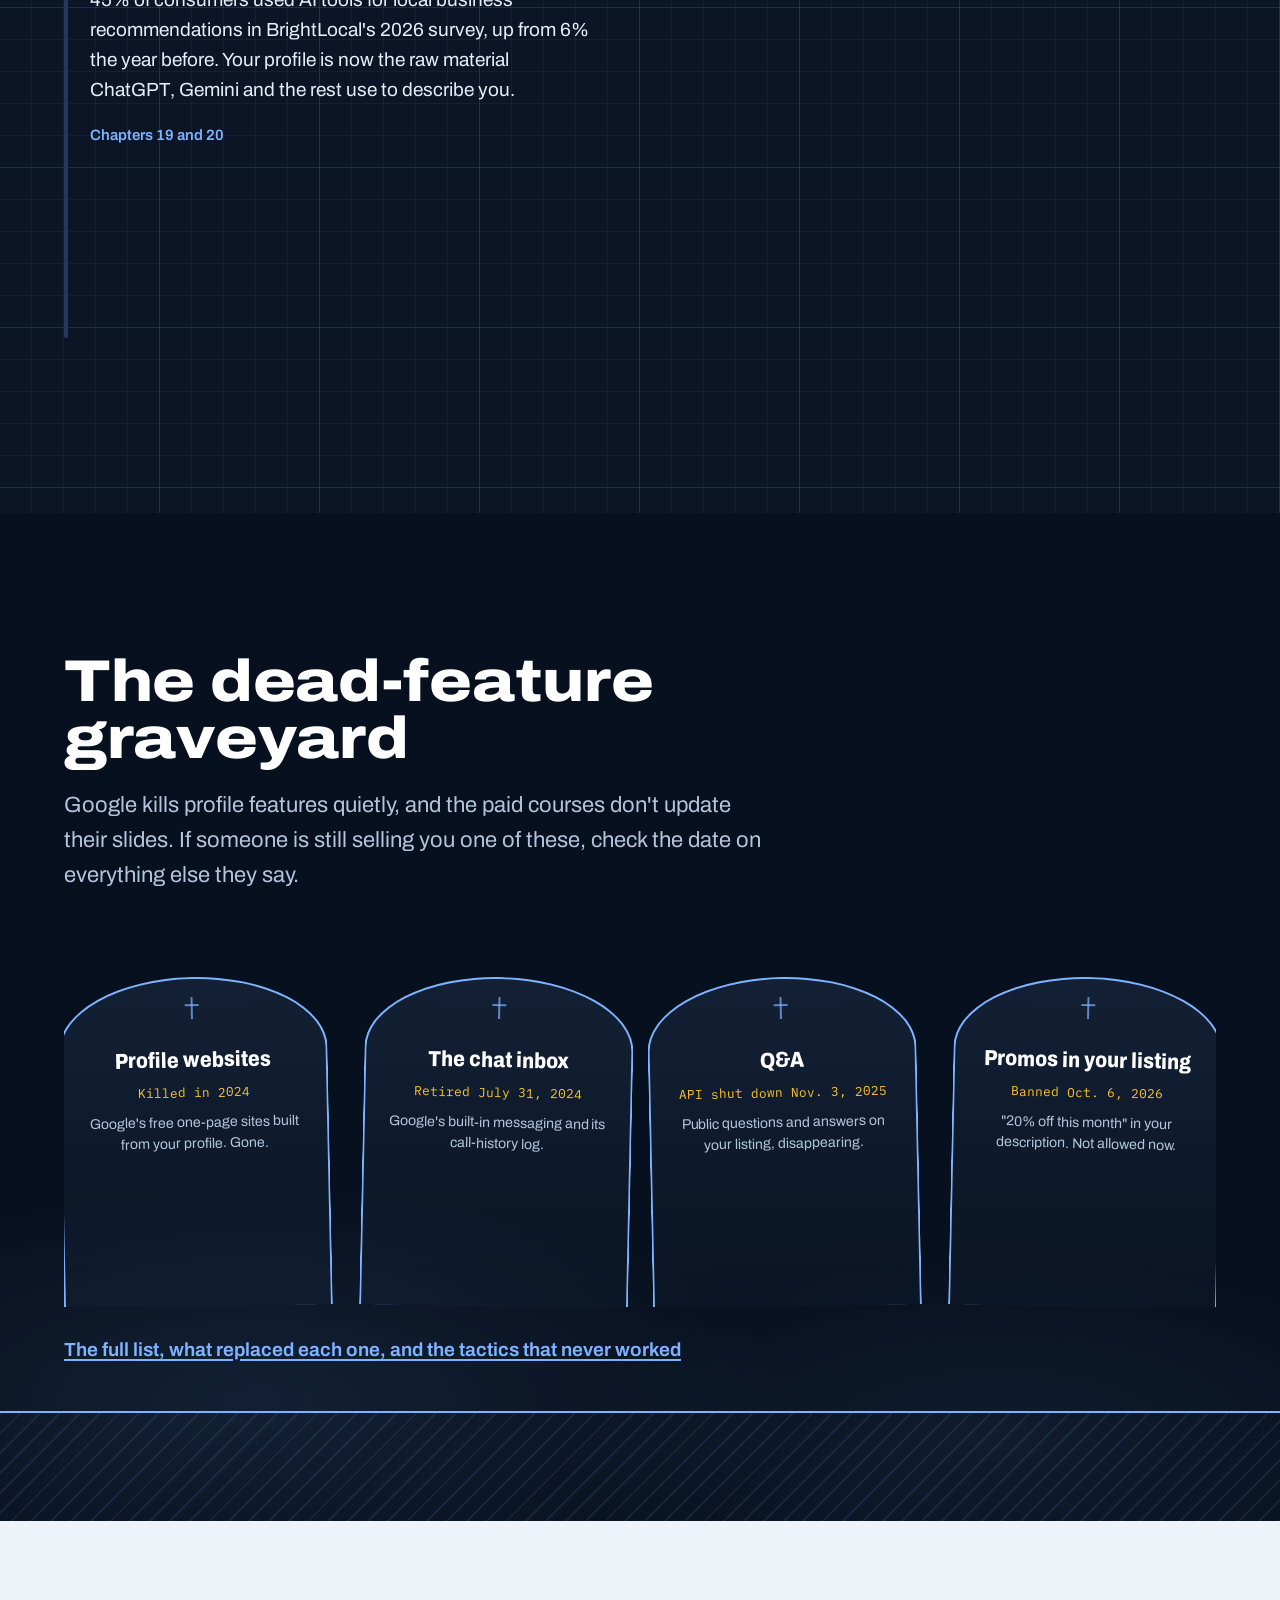
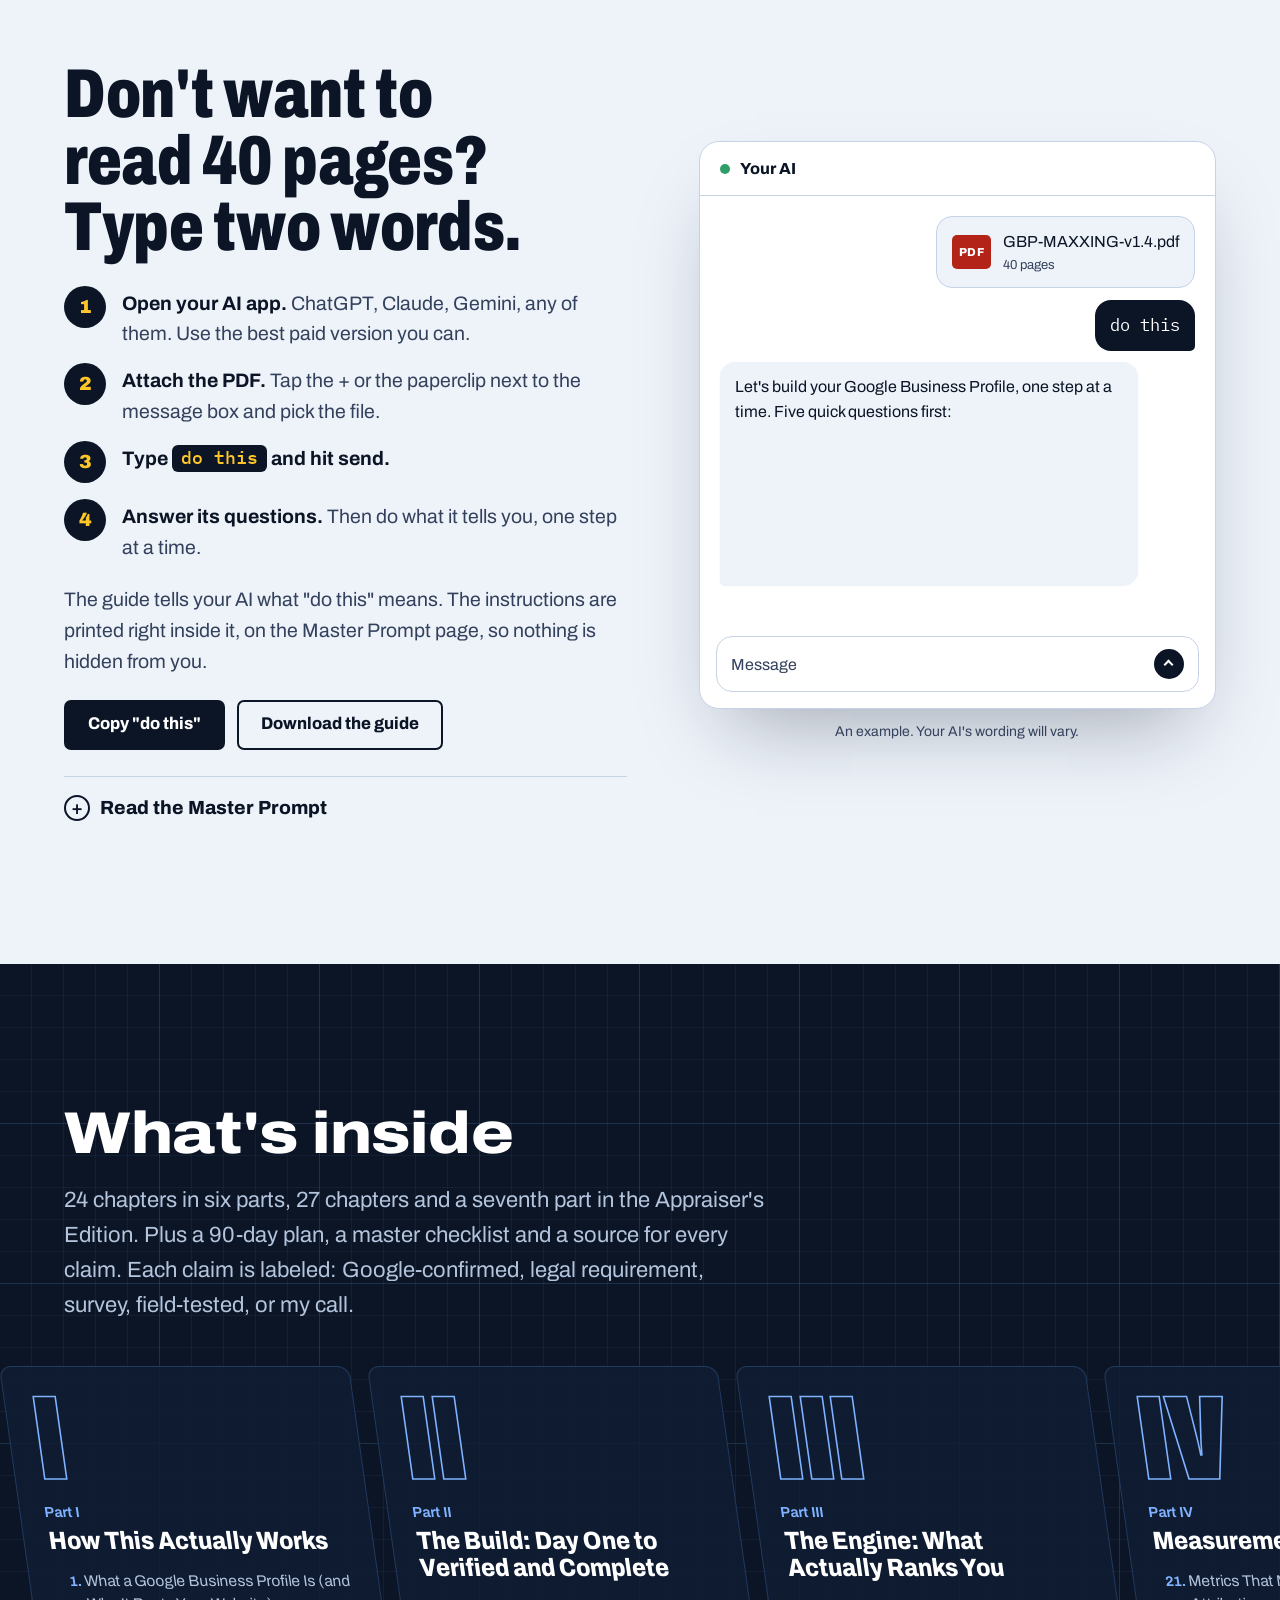
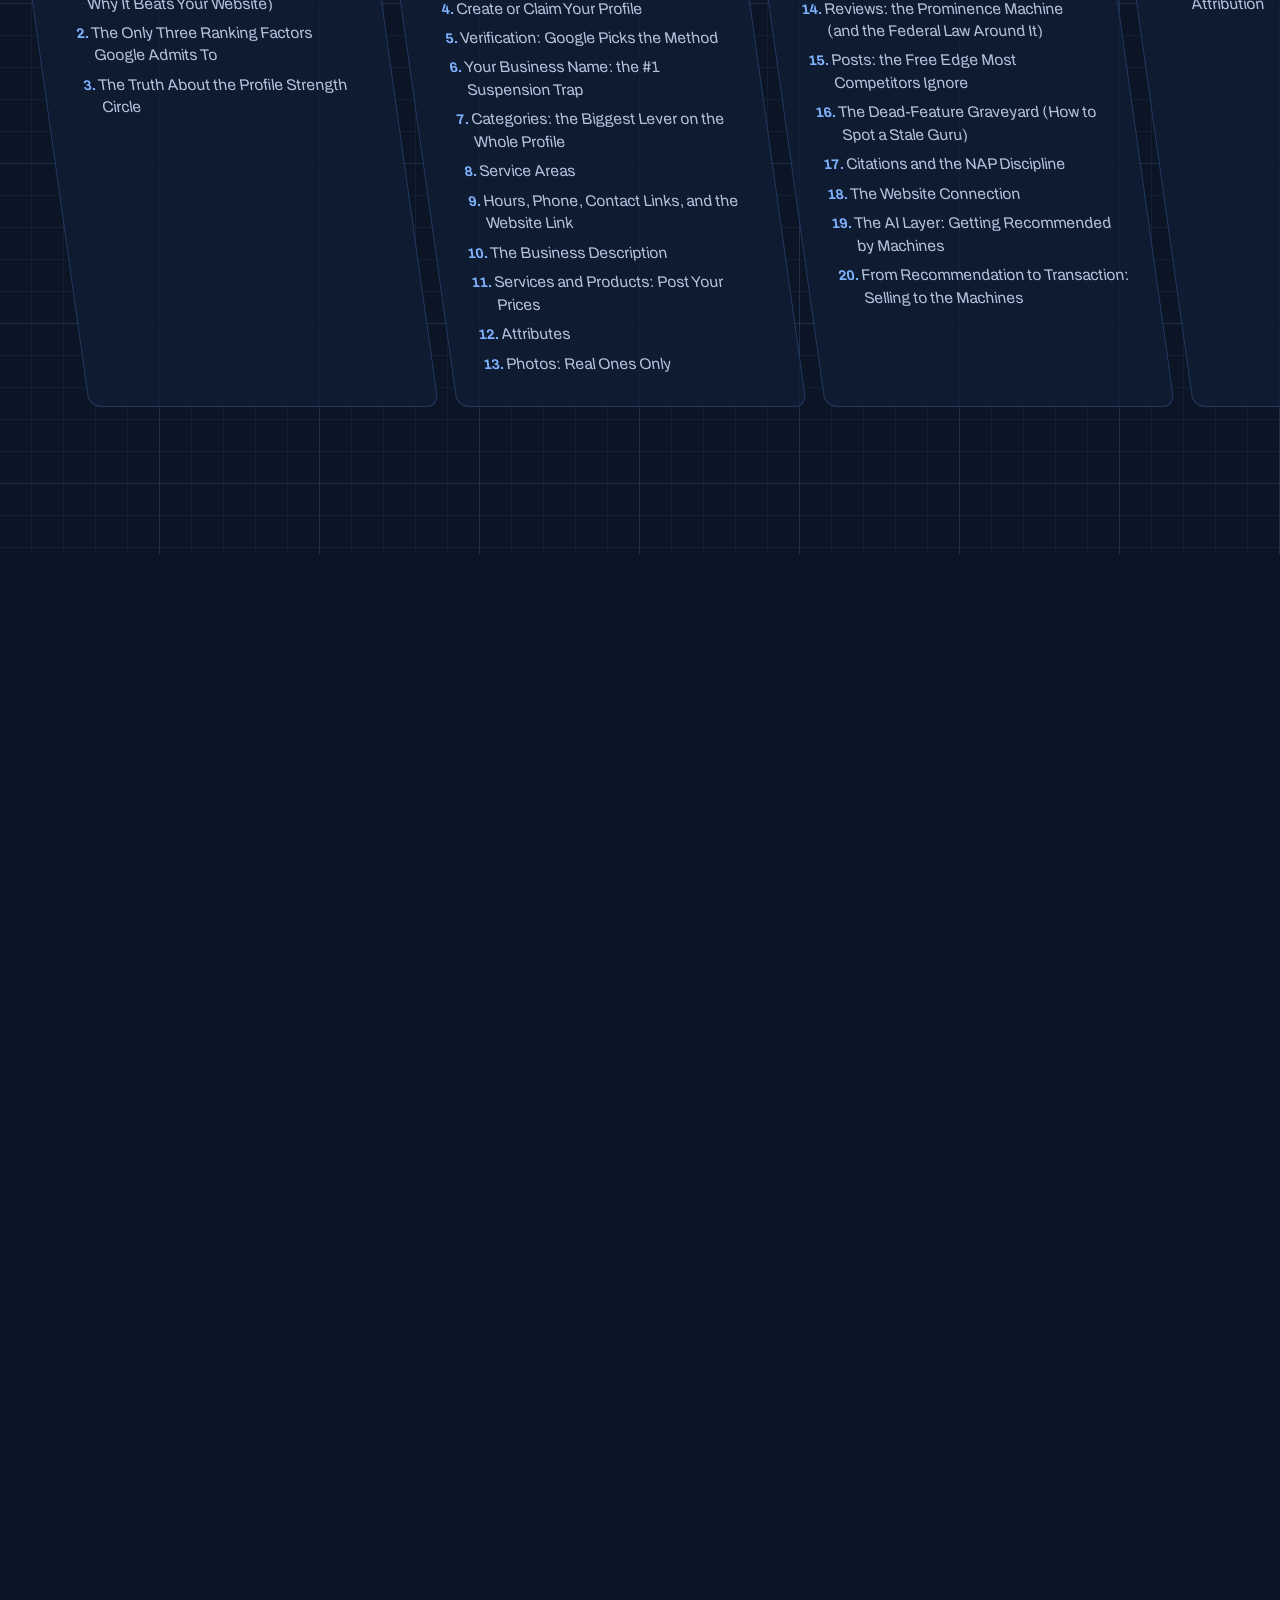
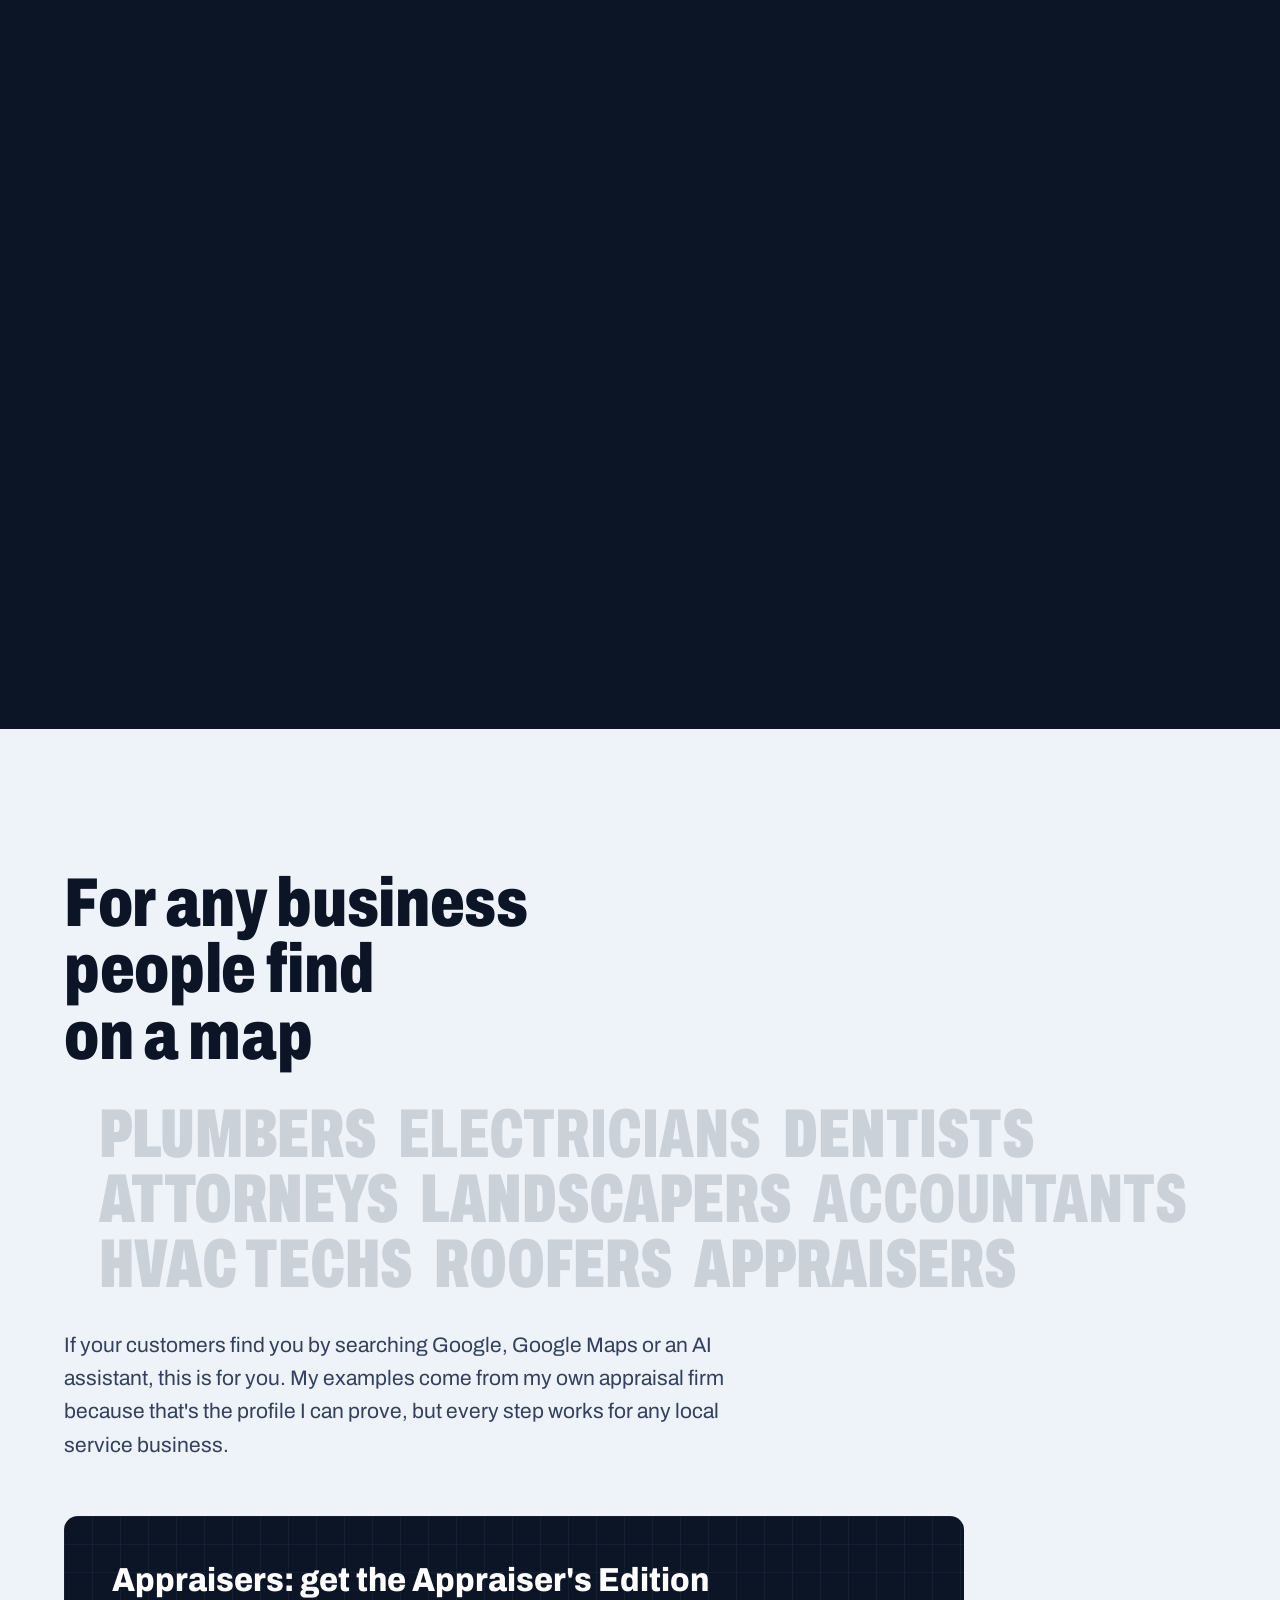
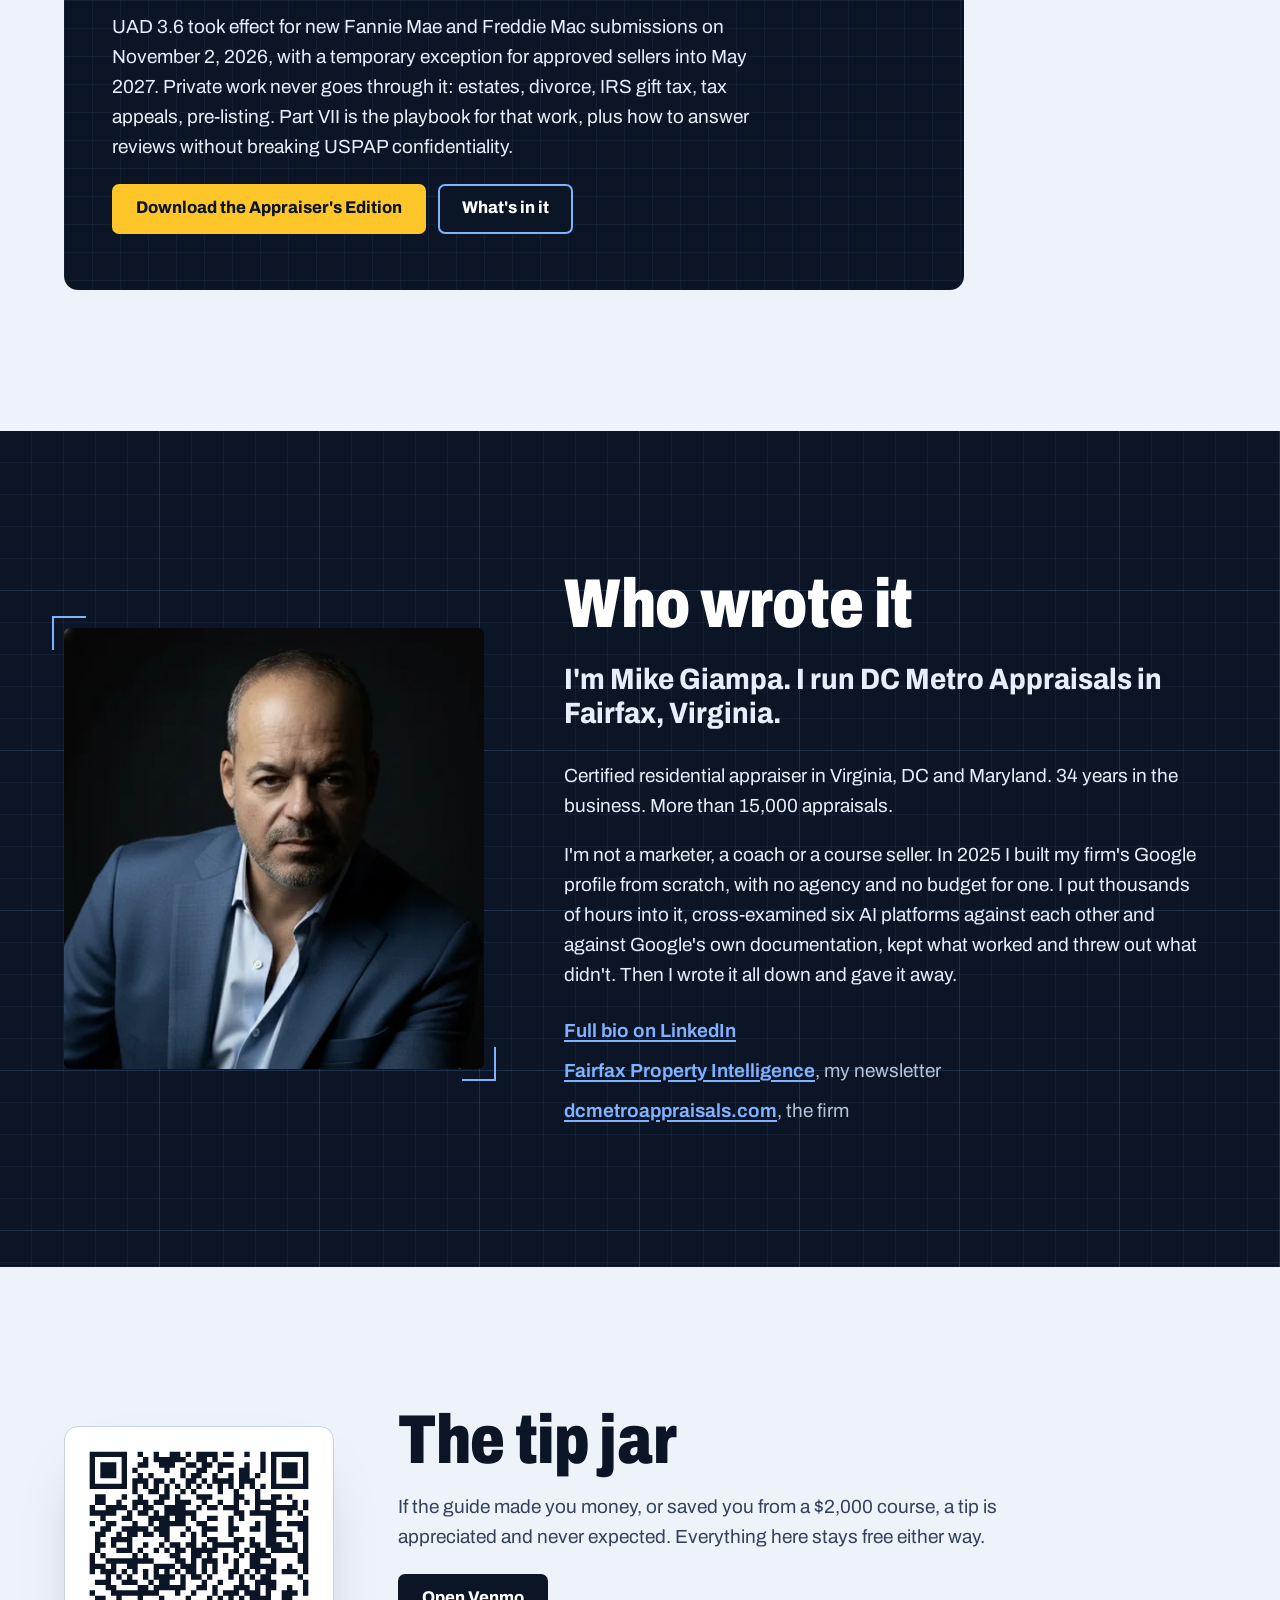
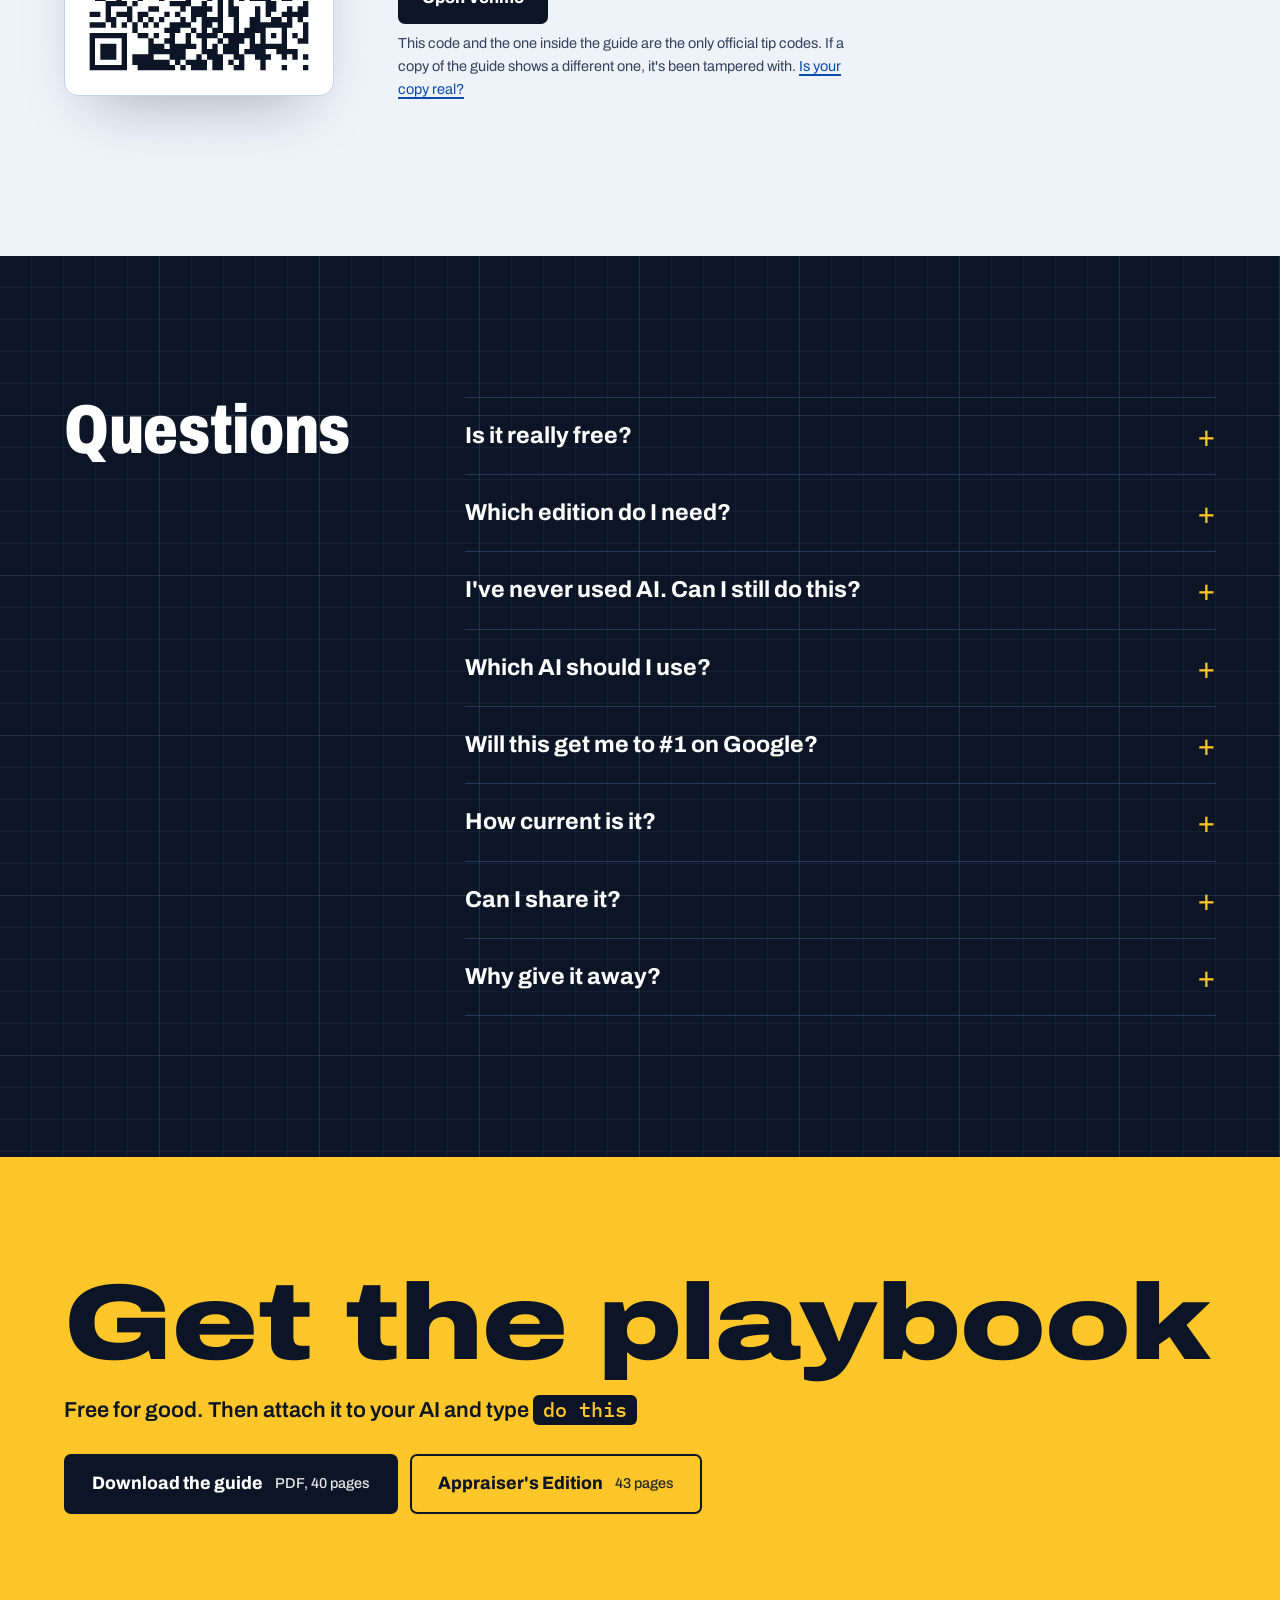
==== commit 4cf3821e: "Bump asset version so browsers fetch the new scripts Co-Authored-By: Claude Opus 5.5 <noreply@anthro" ====
--- a/index.html
+++ b/index.html
@@ -29,7 +29,7 @@
 <link rel="apple-touch-icon" href="/assets/img/apple-touch-icon.png">
 <link rel="manifest" href="/site.webmanifest">
 <link rel="preload" href="/assets/fonts/archivo-latin-wdth-normal.woff2" as="font" type="font/woff2" crossorigin>
-<link rel="stylesheet" href="/assets/css/site.css?v=20261105c">
+<link rel="stylesheet" href="/assets/css/site.css?v=20261105d">
 <script type="application/ld+json">{"@context":"https://schema.org","@graph":[{"@type":"WebSite","@id":"https://gbpmaxxing.com/#website","url":"https://gbpmaxxing.com/","name":"GBP MAXXING","description":"The free Google Business Profile playbook.","inLanguage":"en-US","publisher":{"@id":"https://gbpmaxxing.com/#mike"}},{"@type":"Person","@id":"https://gbpmaxxing.com/#mike","name":"Mike Giampa","jobTitle":"Founder and Chief Appraiser","description":"Certified residential real estate appraiser in Virginia, Washington DC and Maryland. 34 years in the business, more than 15,000 appraisals.","worksFor":{"@type":"Organization","name":"DC Metro Appraisals","url":"https://dcmetroappraisals.com/"},"address":{"@type":"PostalAddress","addressLocality":"Fairfax","addressRegion":"VA","addressCountry":"US"},"image":"https://gbpmaxxing.com/assets/img/mike-giampa-960.jpg","url":"https://gbpmaxxing.com/#about","sameAs":["https://www.linkedin.com/in/mike-giampa-appraiser/"],"knowsAbout":["Google Business Profile","Local search","AI search","Residential real estate appraisal"]},{"@type":"WebPage","@id":"https://gbpmaxxing.com/#webpage","url":"https://gbpmaxxing.com/","name":"GBP MAXXING: The Free Google Business Profile Playbook (PDF)","description":"A free, 40-page Google Business Profile playbook by an appraiser whose profile now brings 7 to 12 orders a week. No email, no call, no upsell.","isPartOf":{"@id":"https://gbpmaxxing.com/#website"},"inLanguage":"en-US","dateModified":"2026-11-05","author":{"@id":"https://gbpmaxxing.com/#mike"},"primaryImageOfPage":{"@type":"ImageObject","url":"https://gbpmaxxing.com/assets/img/og-home.png","width":1200,"height":630},"about":{"@id":"https://gbpmaxxing.com/#guide"}},{"@type":"Book","@id":"https://gbpmaxxing.com/#guide","name":"GBP MAXXING: The Free Google Business Profile Playbook","author":{"@id":"https://gbpmaxxing.com/#mike"},"publisher":{"@id":"https://gbpmaxxing.com/#mike"},"bookFormat":"https://schema.org/EBook","inLanguage":"en-US","isAccessibleForFree":true,"version":"1.4","datePublished":"2026-11-05","dateModified":"2026-11-05","numberOfPages":40,"url":"https://gbpmaxxing.com/","image":"https://gbpmaxxing.com/assets/img/cover-lsb.jpg","copyrightHolder":{"@id":"https://gbpmaxxing.com/#mike"},"copyrightYear":2026,"offers":{"@type":"Offer","price":"0","priceCurrency":"USD","availability":"https://schema.org/InStock","url":"https://gbpmaxxing.com/downloads/GBP-MAXXING-v1.4.pdf"},"encoding":{"@type":"MediaObject","contentUrl":"https://gbpmaxxing.com/downloads/GBP-MAXXING-v1.4.pdf","encodingFormat":"application/pdf"},"about":["Google Business Profile","Local SEO","AI search"]},{"@type":"Book","@id":"https://gbpmaxxing.com/appraisers/#guide","name":"GBP MAXXING: Appraiser's Edition","author":{"@id":"https://gbpmaxxing.com/#mike"},"publisher":{"@id":"https://gbpmaxxing.com/#mike"},"bookFormat":"https://schema.org/EBook","inLanguage":"en-US","isAccessibleForFree":true,"version":"1.4","datePublished":"2026-11-05","dateModified":"2026-11-05","numberOfPages":43,"url":"https://gbpmaxxing.com/appraisers/","image":"https://gbpmaxxing.com/assets/img/cover-appr.jpg","copyrightHolder":{"@id":"https://gbpmaxxing.com/#mike"},"copyrightYear":2026,"offers":{"@type":"Offer","price":"0","priceCurrency":"USD","availability":"https://schema.org/InStock","url":"https://gbpmaxxing.com/downloads/GBP-MAXXING-v1.4-Appraisers-Edition.pdf"},"encoding":{"@type":"MediaObject","contentUrl":"https://gbpmaxxing.com/downloads/GBP-MAXXING-v1.4-Appraisers-Edition.pdf","encodingFormat":"application/pdf"},"about":["Google Business Profile","Residential real estate appraisal","UAD 3.6"]},{"@type":"FAQPage","@id":"https://gbpmaxxing.com/#faq","mainEntity":[{"@type":"Question","name":"Is it really free?","acceptedAnswer":{"@type":"Answer","text":"Yes. No email, no sign-up, no call, no upsell. Download it and it's yours. There's a tip jar if you want it, and that's the end of it."}},{"@type":"Question","name":"Which edition do I need?","acceptedAnswer":{"@type":"Answer","text":"Any local service business: the regular guide. Appraisers: the Appraiser's Edition. It's the same guide plus Part VII on UAD 3.6 and private work."}},{"@type":"Question","name":"I've never used AI. Can I still do this?","acceptedAnswer":{"@type":"Answer","text":"Yes. Open ChatGPT, Claude or Gemini, attach the PDF, and type do this. It asks you five questions about your business, then walks you through the build one step at a time."}},{"@type":"Question","name":"Which AI should I use?","acceptedAnswer":{"@type":"Answer","text":"The best paid version of whichever one you already use, with web search turned on. Free tiers run lighter models with tighter limits, and this job means reading a long document and checking live sources."}},{"@type":"Question","name":"Will this get me to #1 on Google?","acceptedAnswer":{"@type":"Answer","text":"Nobody can promise that, and anyone who does is lying or about to get you suspended. What you get here is the full playbook inside Google's rules, and the weekly routine that keeps it working."}},{"@type":"Question","name":"How current is it?","acceptedAnswer":{"@type":"Answer","text":"Version 1.4, fact-checked against primary sources on November 5, 2026. When Google changes something, the guide gets updated here, and the changelog shows what moved."}},{"@type":"Question","name":"Can I share it?","acceptedAnswer":{"@type":"Answer","text":"Please do. Send it to anyone it can help. Keep my name on it and don't sell it."}},{"@type":"Question","name":"Why give it away?","acceptedAnswer":{"@type":"Answer","text":"Because my feed is full of guys charging $2,000 for this, and a lot of what they sell is wrong or dead. It worked for my business. It should work for yours."}}]}]}</script>
 <script>document.documentElement.classList.add('js');</script>
 </head>
@@ -500,6 +500,6 @@
 <div class="dock" data-dock aria-hidden="true">
   <a class="btn btn-primary" href="/downloads/GBP-MAXXING-v1.4.pdf" download data-dl="lsb-dock" tabindex="-1">Get the free guide</a>
 </div>
-<script type="module" src="/assets/js/app.js?v=20261105c"></script>
+<script type="module" src="/assets/js/app.js?v=20261105d"></script>
 </body>
 </html>
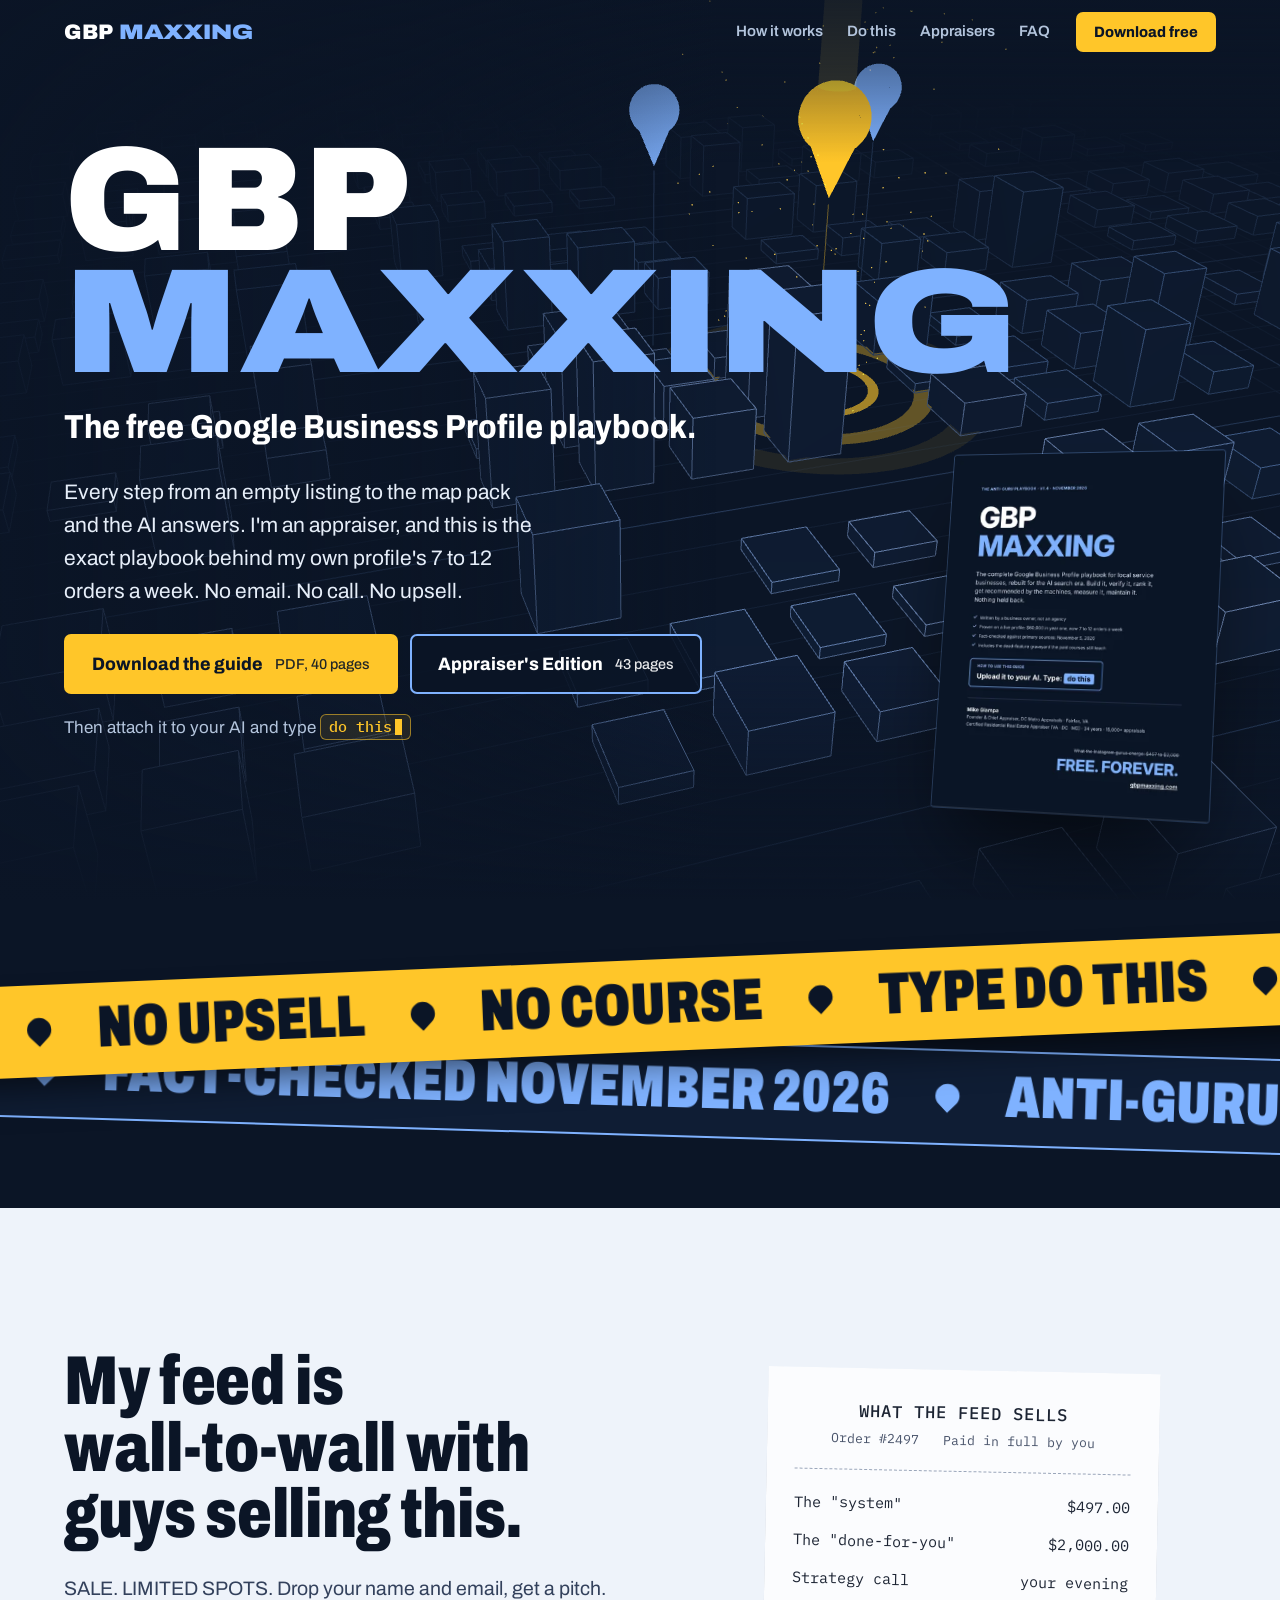
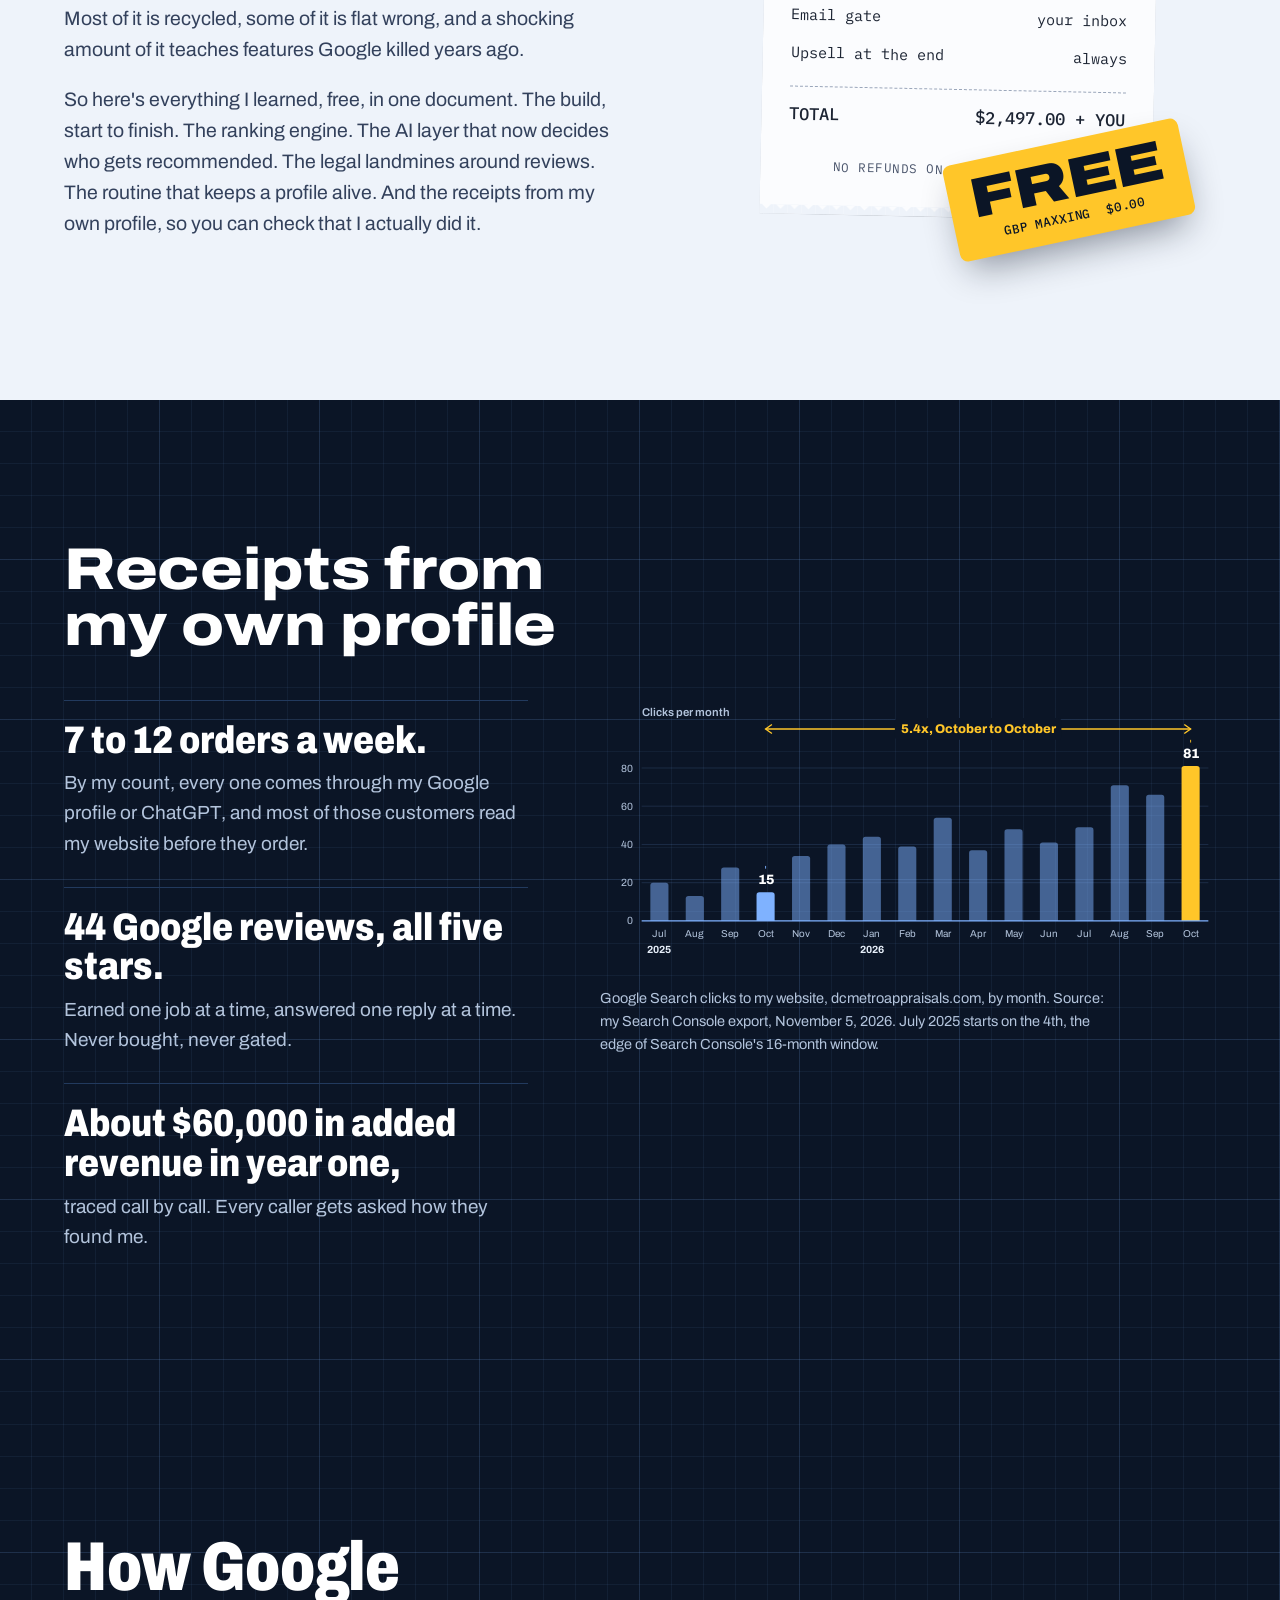
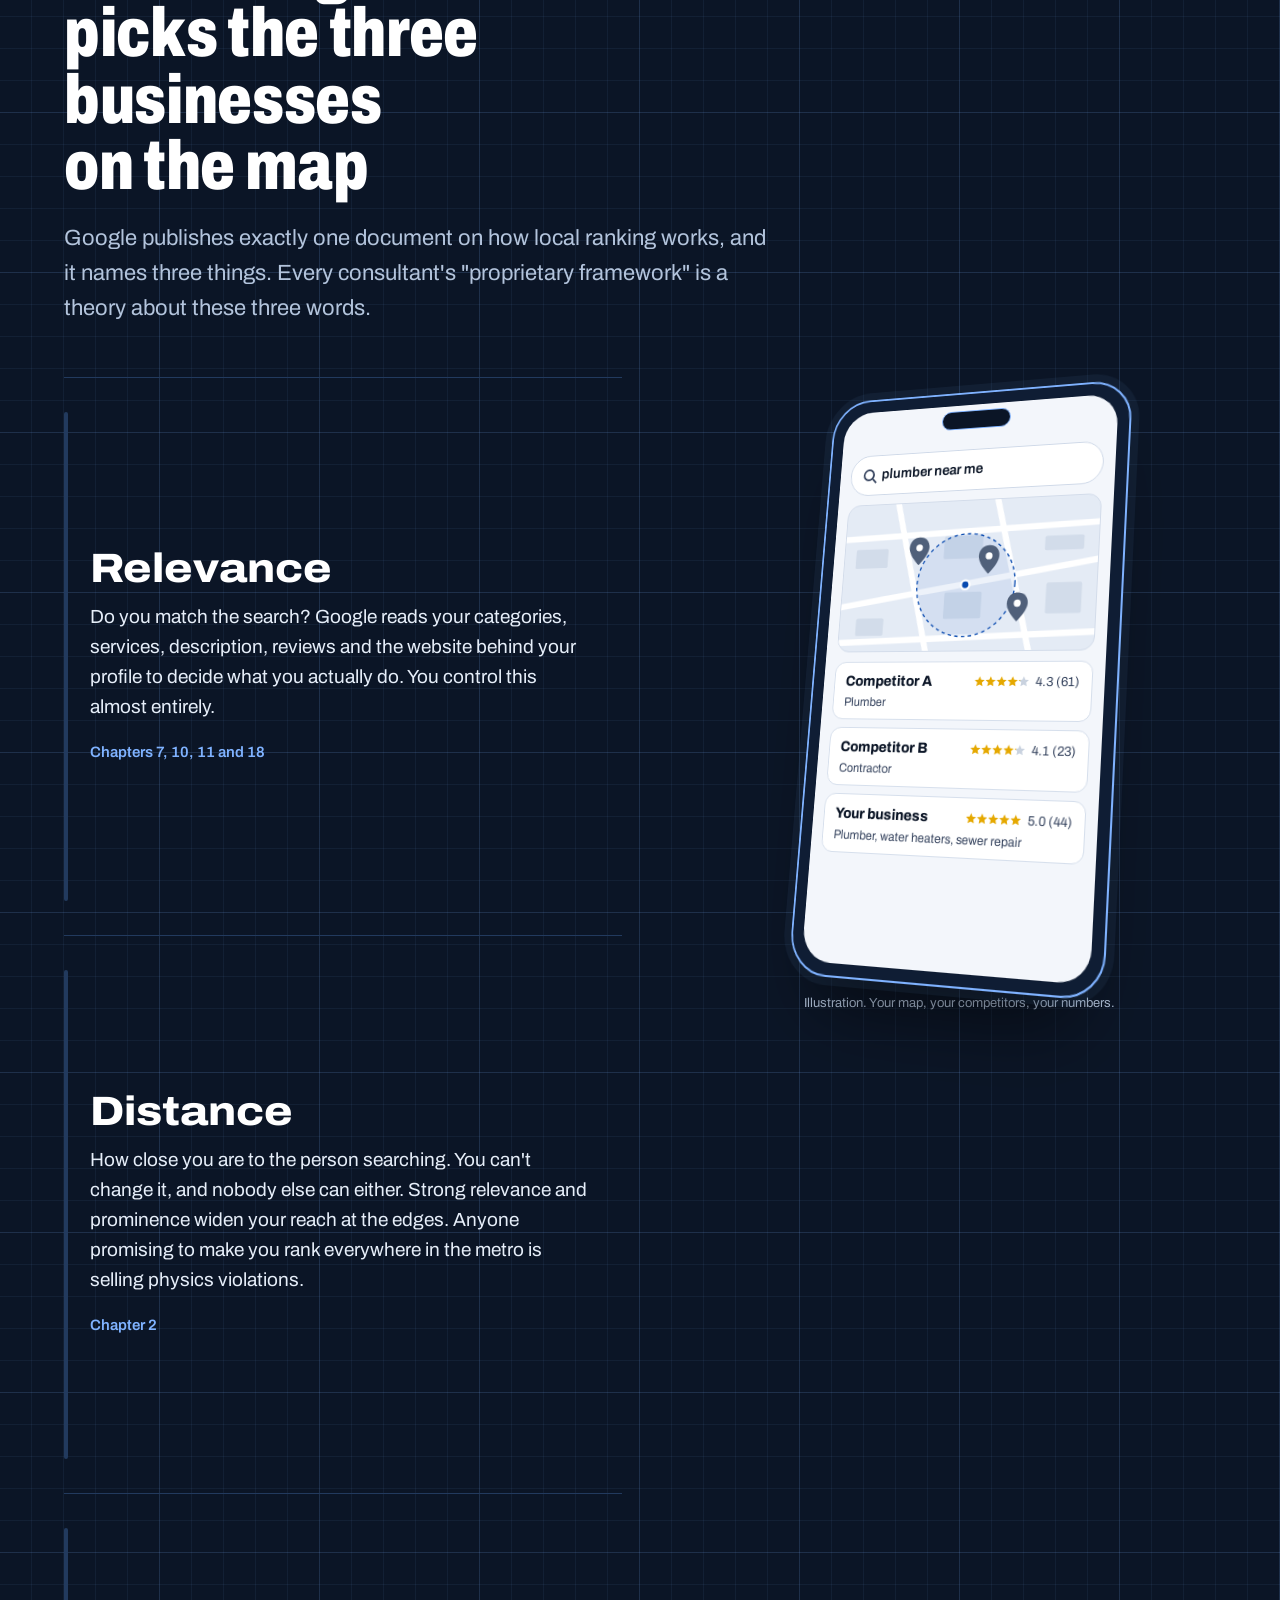
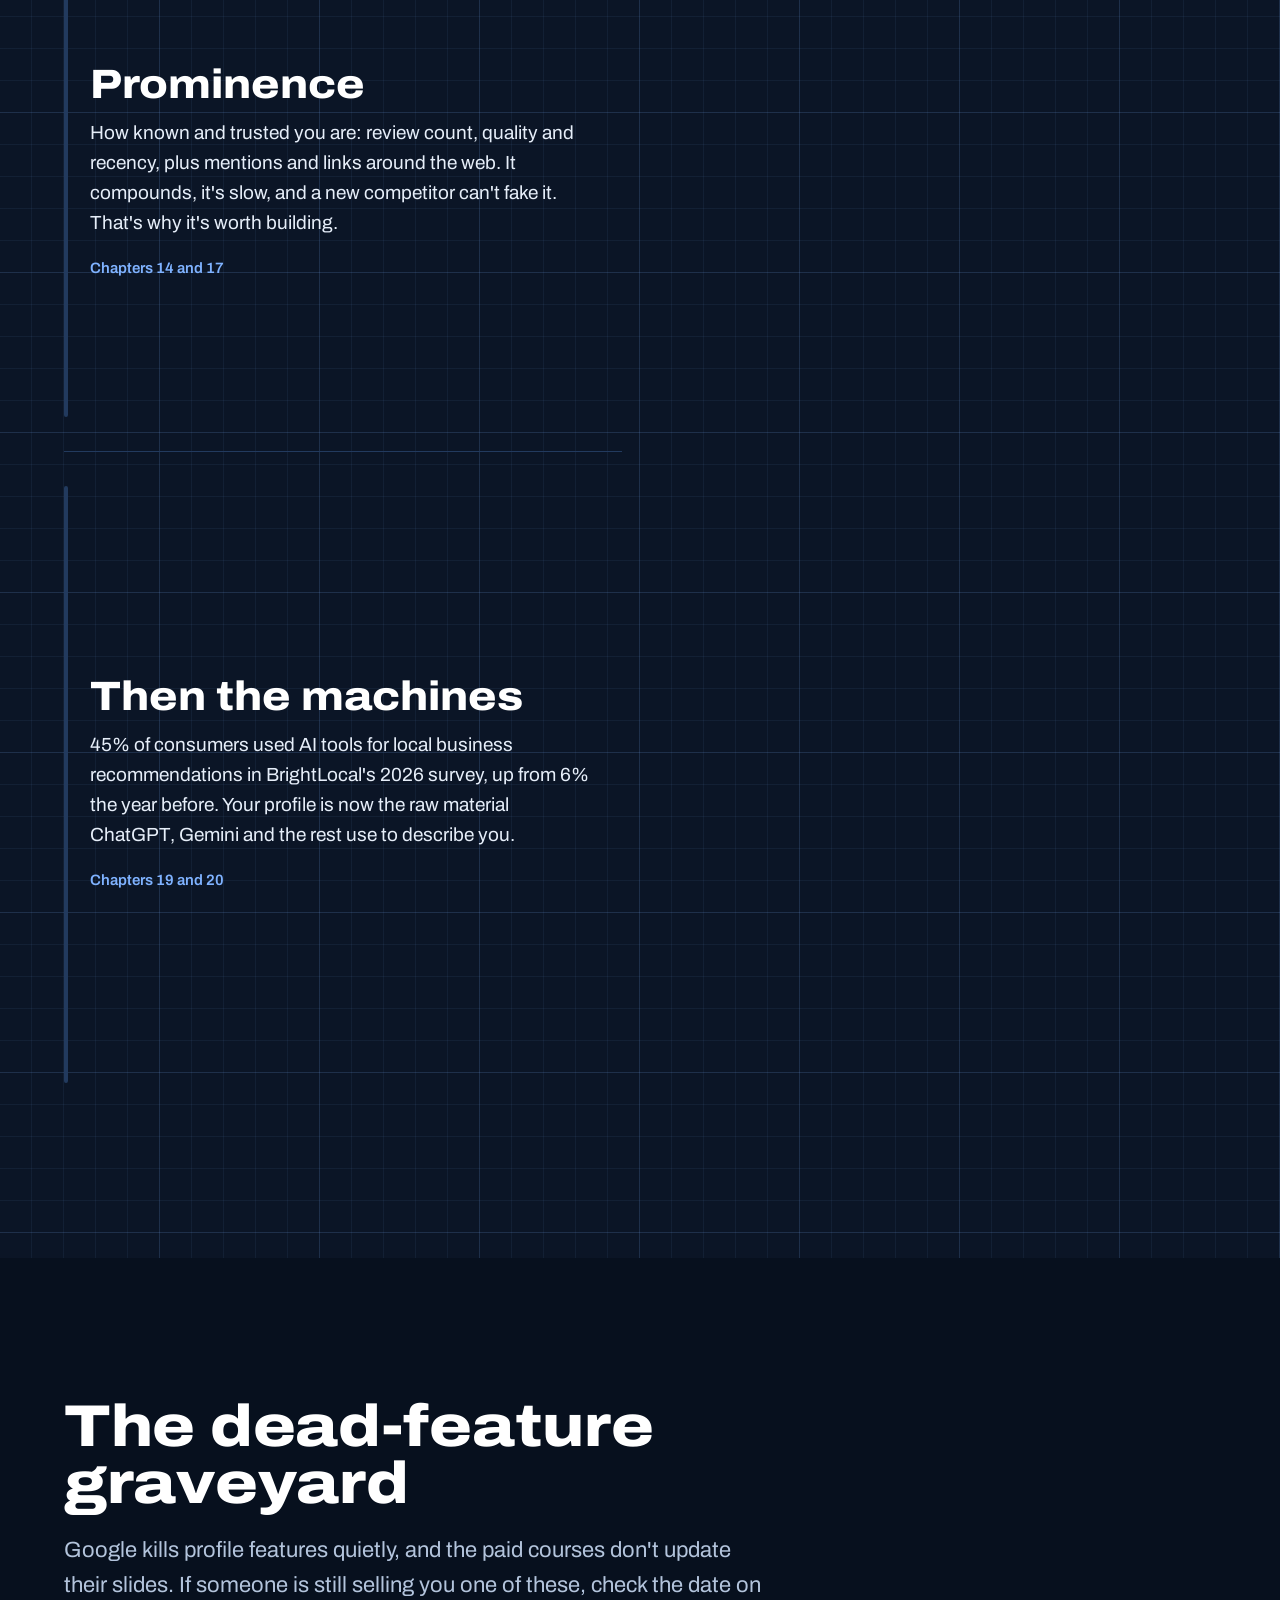
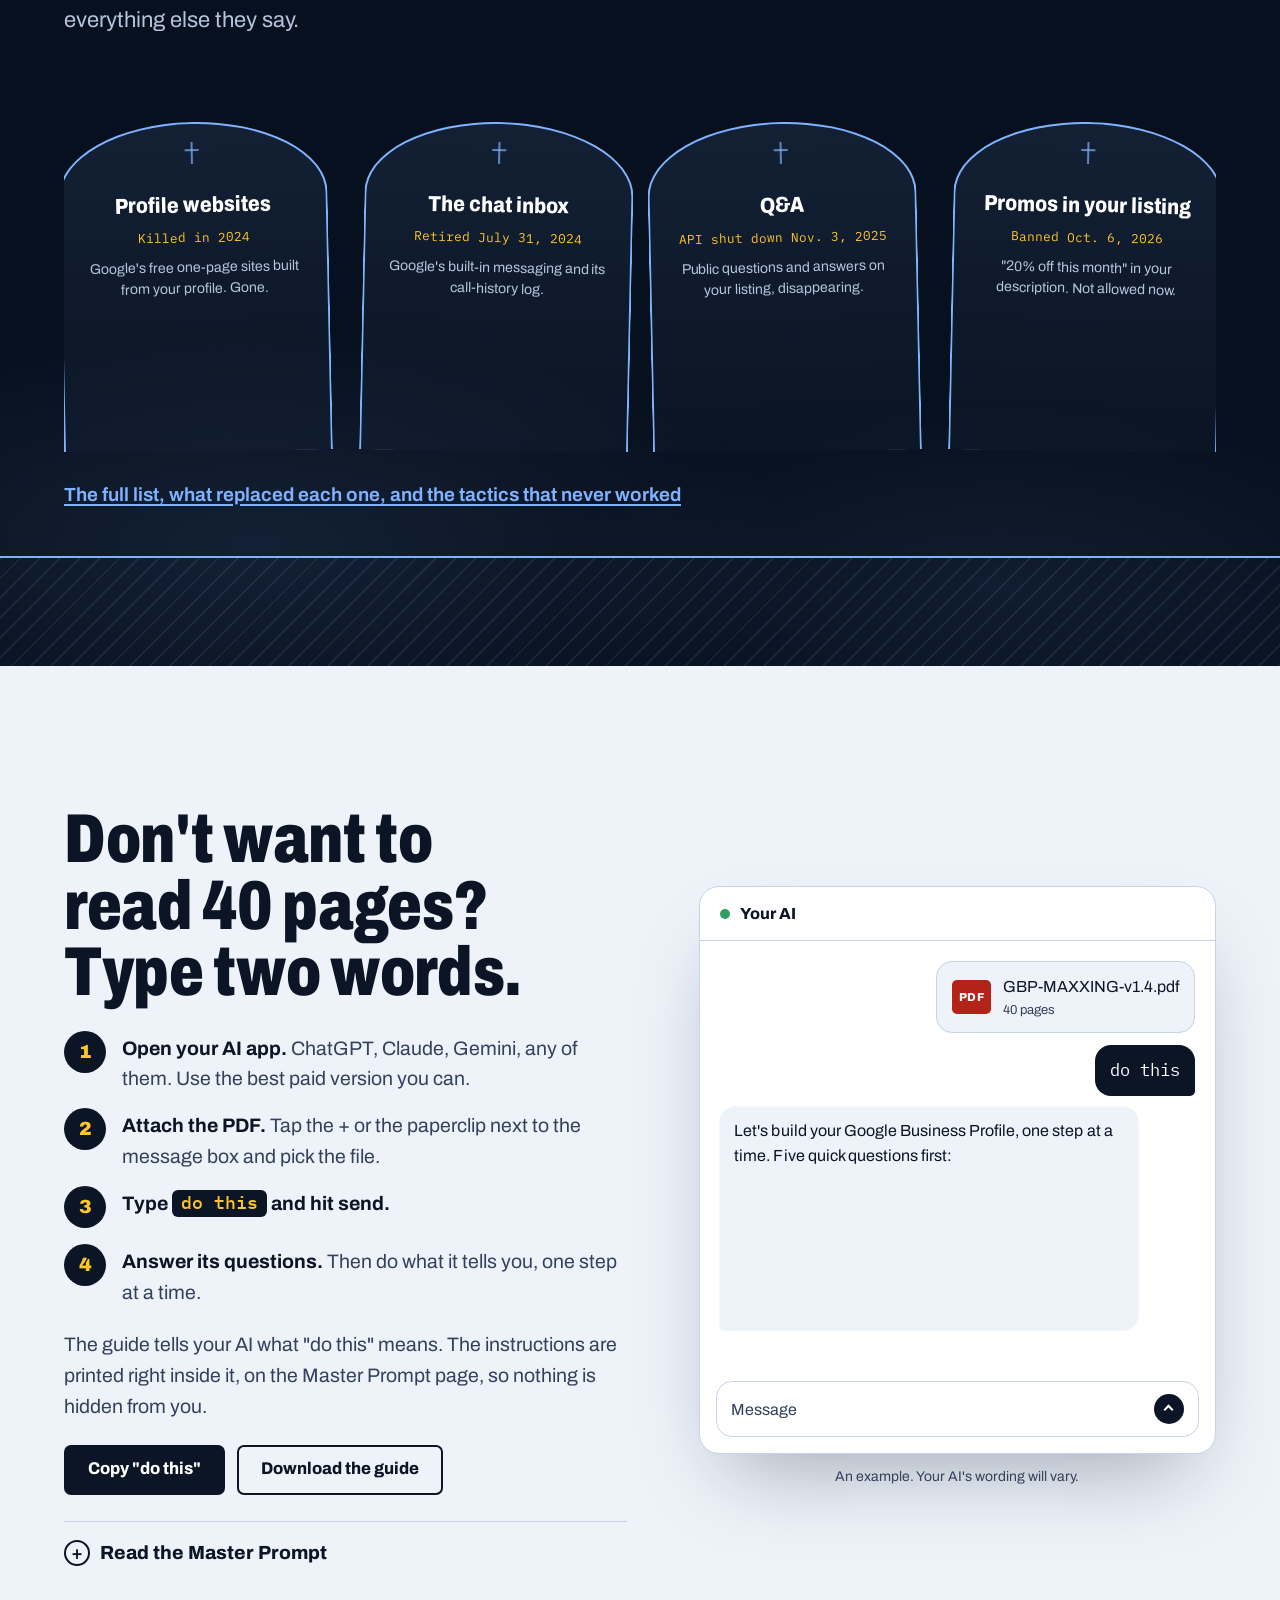
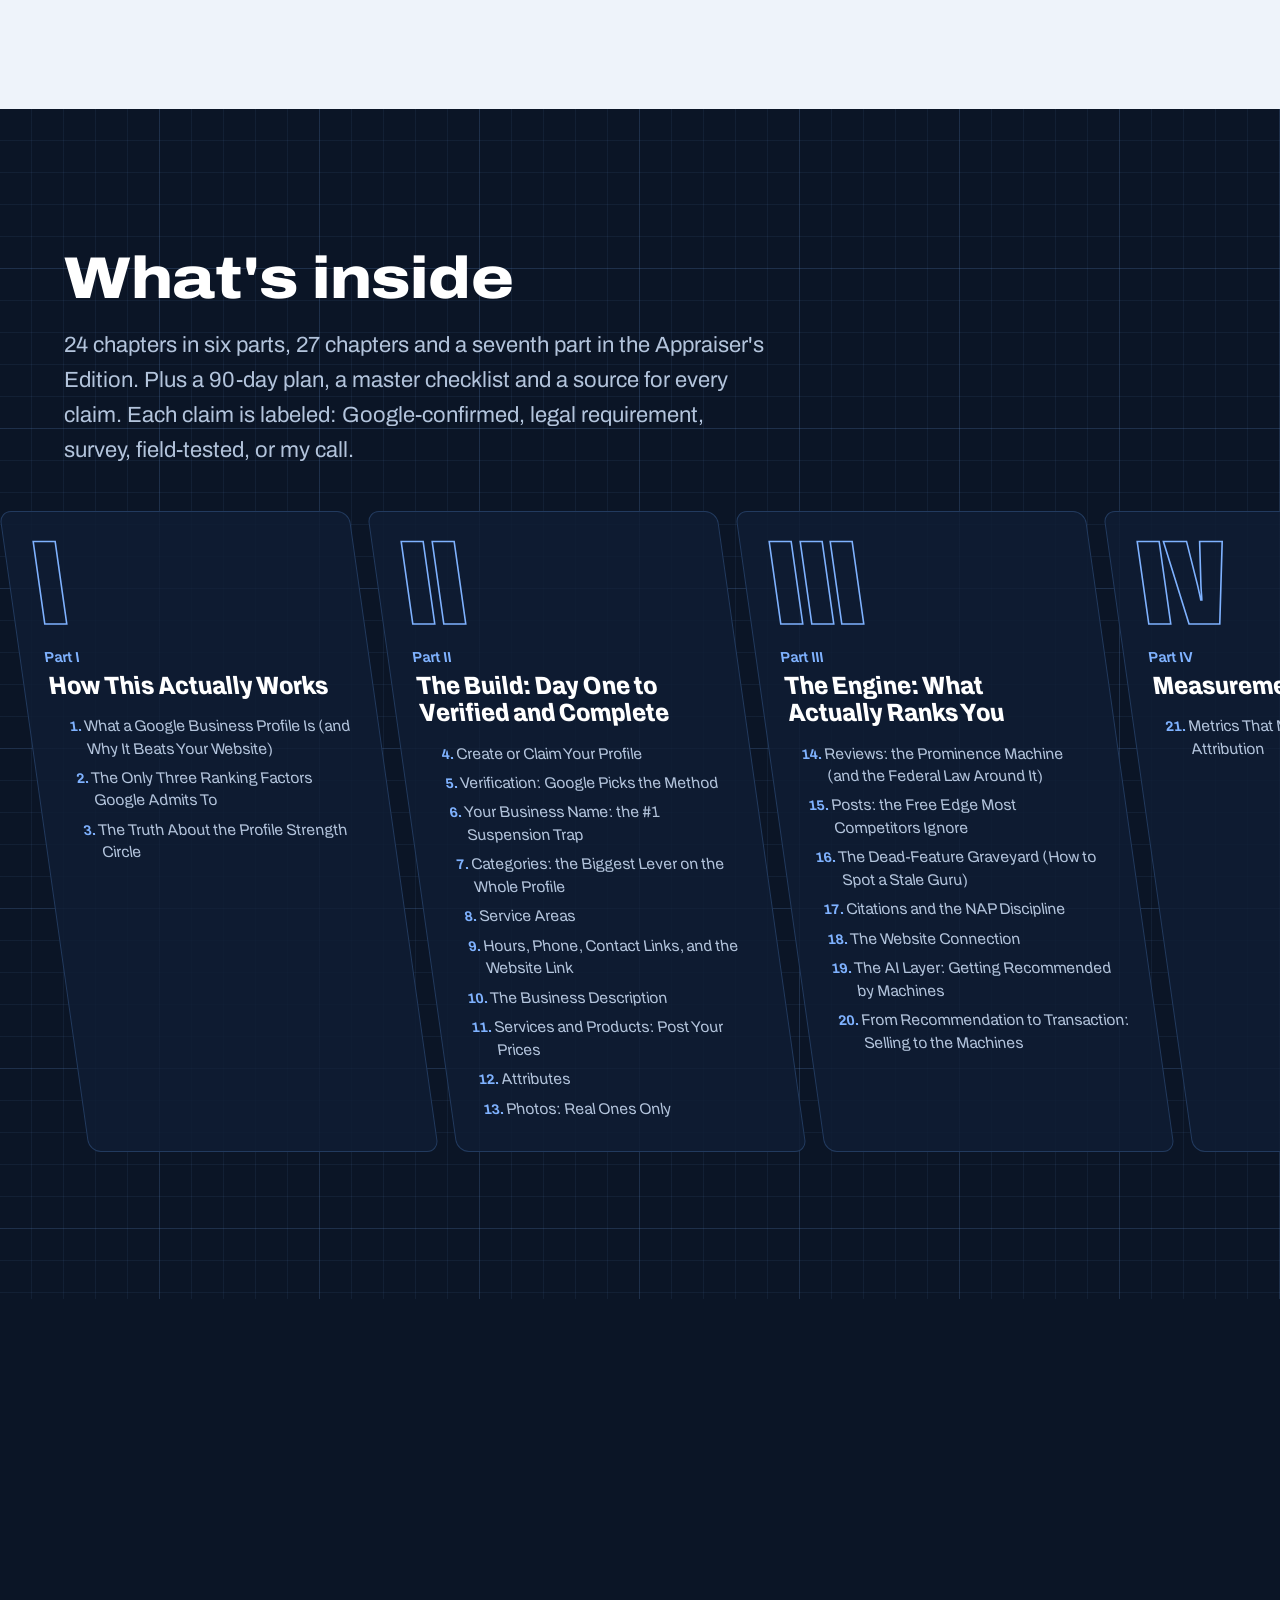
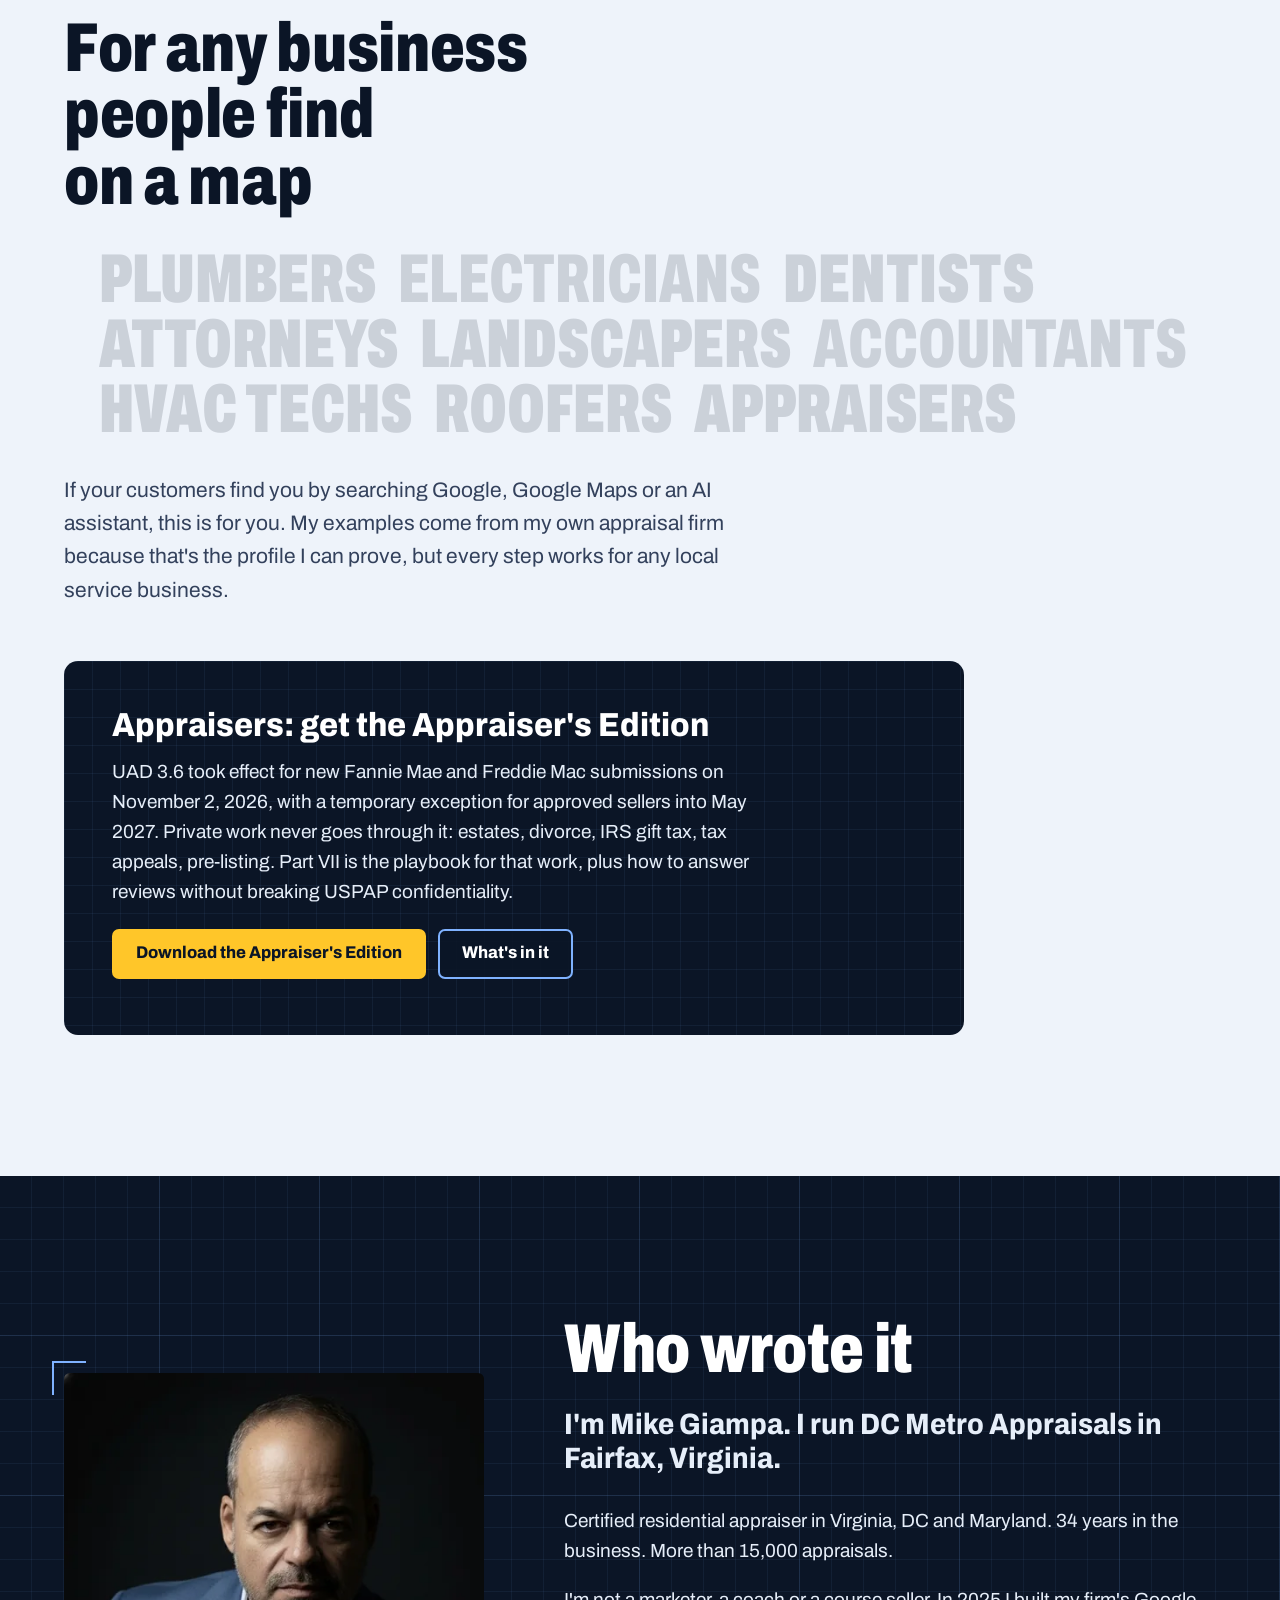
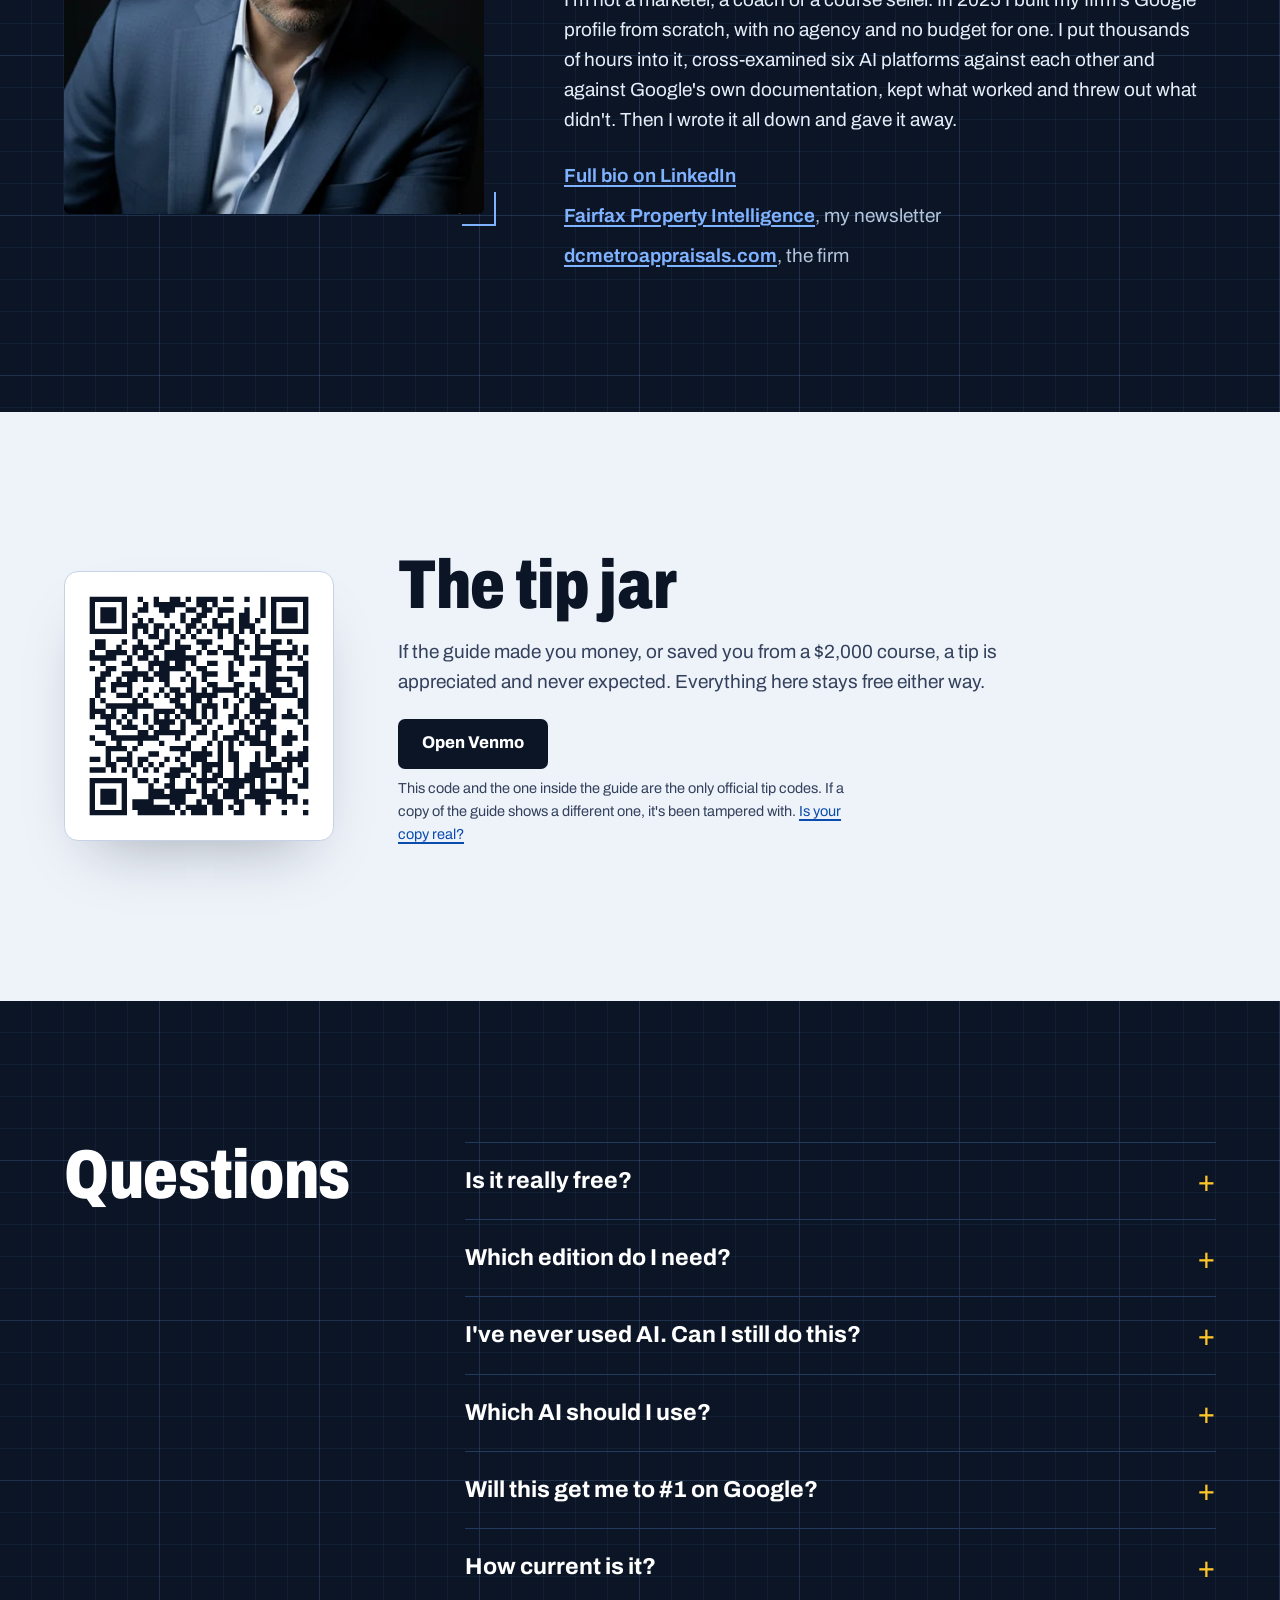
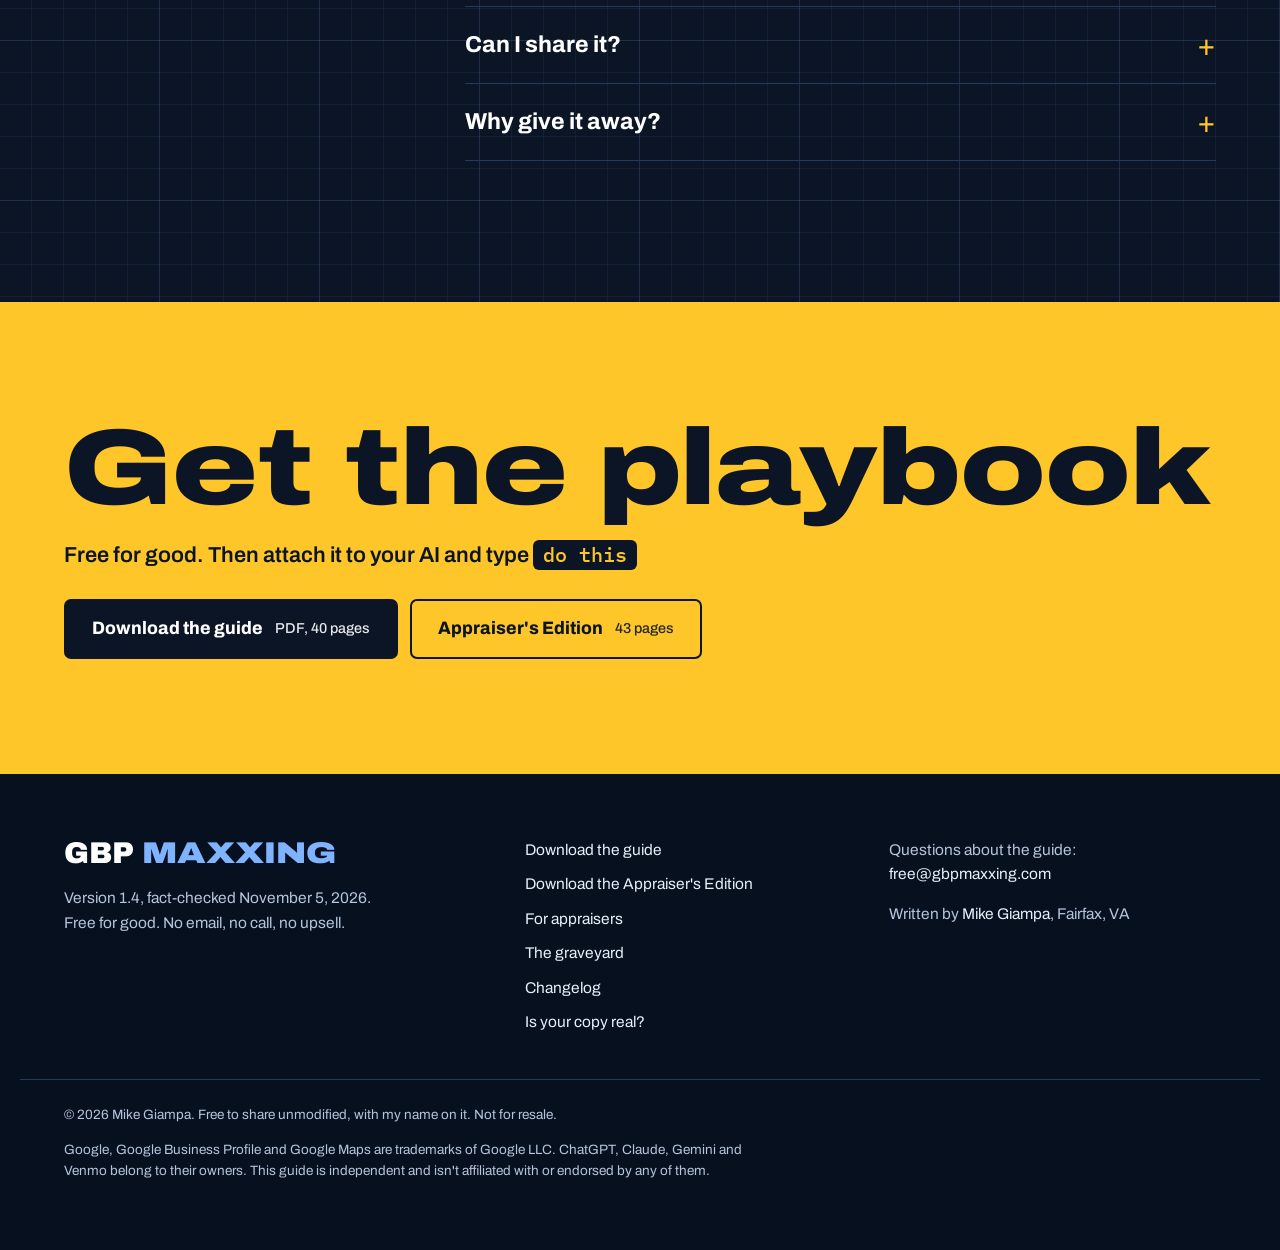
==== commit ab86eaa1: "Skip the hero intro when the page opens in a background tab Co-Authored-By: Claude Opus 5.5 <noreply" ====
--- a/index.html
+++ b/index.html
@@ -29,7 +29,7 @@
 <link rel="apple-touch-icon" href="/assets/img/apple-touch-icon.png">
 <link rel="manifest" href="/site.webmanifest">
 <link rel="preload" href="/assets/fonts/archivo-latin-wdth-normal.woff2" as="font" type="font/woff2" crossorigin>
-<link rel="stylesheet" href="/assets/css/site.css?v=20261105d">
+<link rel="stylesheet" href="/assets/css/site.css?v=20261105e">
 <script type="application/ld+json">{"@context":"https://schema.org","@graph":[{"@type":"WebSite","@id":"https://gbpmaxxing.com/#website","url":"https://gbpmaxxing.com/","name":"GBP MAXXING","description":"The free Google Business Profile playbook.","inLanguage":"en-US","publisher":{"@id":"https://gbpmaxxing.com/#mike"}},{"@type":"Person","@id":"https://gbpmaxxing.com/#mike","name":"Mike Giampa","jobTitle":"Founder and Chief Appraiser","description":"Certified residential real estate appraiser in Virginia, Washington DC and Maryland. 34 years in the business, more than 15,000 appraisals.","worksFor":{"@type":"Organization","name":"DC Metro Appraisals","url":"https://dcmetroappraisals.com/"},"address":{"@type":"PostalAddress","addressLocality":"Fairfax","addressRegion":"VA","addressCountry":"US"},"image":"https://gbpmaxxing.com/assets/img/mike-giampa-960.jpg","url":"https://gbpmaxxing.com/#about","sameAs":["https://www.linkedin.com/in/mike-giampa-appraiser/"],"knowsAbout":["Google Business Profile","Local search","AI search","Residential real estate appraisal"]},{"@type":"WebPage","@id":"https://gbpmaxxing.com/#webpage","url":"https://gbpmaxxing.com/","name":"GBP MAXXING: The Free Google Business Profile Playbook (PDF)","description":"A free, 40-page Google Business Profile playbook by an appraiser whose profile now brings 7 to 12 orders a week. No email, no call, no upsell.","isPartOf":{"@id":"https://gbpmaxxing.com/#website"},"inLanguage":"en-US","dateModified":"2026-11-05","author":{"@id":"https://gbpmaxxing.com/#mike"},"primaryImageOfPage":{"@type":"ImageObject","url":"https://gbpmaxxing.com/assets/img/og-home.png","width":1200,"height":630},"about":{"@id":"https://gbpmaxxing.com/#guide"}},{"@type":"Book","@id":"https://gbpmaxxing.com/#guide","name":"GBP MAXXING: The Free Google Business Profile Playbook","author":{"@id":"https://gbpmaxxing.com/#mike"},"publisher":{"@id":"https://gbpmaxxing.com/#mike"},"bookFormat":"https://schema.org/EBook","inLanguage":"en-US","isAccessibleForFree":true,"version":"1.4","datePublished":"2026-11-05","dateModified":"2026-11-05","numberOfPages":40,"url":"https://gbpmaxxing.com/","image":"https://gbpmaxxing.com/assets/img/cover-lsb.jpg","copyrightHolder":{"@id":"https://gbpmaxxing.com/#mike"},"copyrightYear":2026,"offers":{"@type":"Offer","price":"0","priceCurrency":"USD","availability":"https://schema.org/InStock","url":"https://gbpmaxxing.com/downloads/GBP-MAXXING-v1.4.pdf"},"encoding":{"@type":"MediaObject","contentUrl":"https://gbpmaxxing.com/downloads/GBP-MAXXING-v1.4.pdf","encodingFormat":"application/pdf"},"about":["Google Business Profile","Local SEO","AI search"]},{"@type":"Book","@id":"https://gbpmaxxing.com/appraisers/#guide","name":"GBP MAXXING: Appraiser's Edition","author":{"@id":"https://gbpmaxxing.com/#mike"},"publisher":{"@id":"https://gbpmaxxing.com/#mike"},"bookFormat":"https://schema.org/EBook","inLanguage":"en-US","isAccessibleForFree":true,"version":"1.4","datePublished":"2026-11-05","dateModified":"2026-11-05","numberOfPages":43,"url":"https://gbpmaxxing.com/appraisers/","image":"https://gbpmaxxing.com/assets/img/cover-appr.jpg","copyrightHolder":{"@id":"https://gbpmaxxing.com/#mike"},"copyrightYear":2026,"offers":{"@type":"Offer","price":"0","priceCurrency":"USD","availability":"https://schema.org/InStock","url":"https://gbpmaxxing.com/downloads/GBP-MAXXING-v1.4-Appraisers-Edition.pdf"},"encoding":{"@type":"MediaObject","contentUrl":"https://gbpmaxxing.com/downloads/GBP-MAXXING-v1.4-Appraisers-Edition.pdf","encodingFormat":"application/pdf"},"about":["Google Business Profile","Residential real estate appraisal","UAD 3.6"]},{"@type":"FAQPage","@id":"https://gbpmaxxing.com/#faq","mainEntity":[{"@type":"Question","name":"Is it really free?","acceptedAnswer":{"@type":"Answer","text":"Yes. No email, no sign-up, no call, no upsell. Download it and it's yours. There's a tip jar if you want it, and that's the end of it."}},{"@type":"Question","name":"Which edition do I need?","acceptedAnswer":{"@type":"Answer","text":"Any local service business: the regular guide. Appraisers: the Appraiser's Edition. It's the same guide plus Part VII on UAD 3.6 and private work."}},{"@type":"Question","name":"I've never used AI. Can I still do this?","acceptedAnswer":{"@type":"Answer","text":"Yes. Open ChatGPT, Claude or Gemini, attach the PDF, and type do this. It asks you five questions about your business, then walks you through the build one step at a time."}},{"@type":"Question","name":"Which AI should I use?","acceptedAnswer":{"@type":"Answer","text":"The best paid version of whichever one you already use, with web search turned on. Free tiers run lighter models with tighter limits, and this job means reading a long document and checking live sources."}},{"@type":"Question","name":"Will this get me to #1 on Google?","acceptedAnswer":{"@type":"Answer","text":"Nobody can promise that, and anyone who does is lying or about to get you suspended. What you get here is the full playbook inside Google's rules, and the weekly routine that keeps it working."}},{"@type":"Question","name":"How current is it?","acceptedAnswer":{"@type":"Answer","text":"Version 1.4, fact-checked against primary sources on November 5, 2026. When Google changes something, the guide gets updated here, and the changelog shows what moved."}},{"@type":"Question","name":"Can I share it?","acceptedAnswer":{"@type":"Answer","text":"Please do. Send it to anyone it can help. Keep my name on it and don't sell it."}},{"@type":"Question","name":"Why give it away?","acceptedAnswer":{"@type":"Answer","text":"Because my feed is full of guys charging $2,000 for this, and a lot of what they sell is wrong or dead. It worked for my business. It should work for yours."}}]}]}</script>
 <script>document.documentElement.classList.add('js');</script>
 </head>
@@ -500,6 +500,6 @@
 <div class="dock" data-dock aria-hidden="true">
   <a class="btn btn-primary" href="/downloads/GBP-MAXXING-v1.4.pdf" download data-dl="lsb-dock" tabindex="-1">Get the free guide</a>
 </div>
-<script type="module" src="/assets/js/app.js?v=20261105d"></script>
+<script type="module" src="/assets/js/app.js?v=20261105e"></script>
 </body>
 </html>
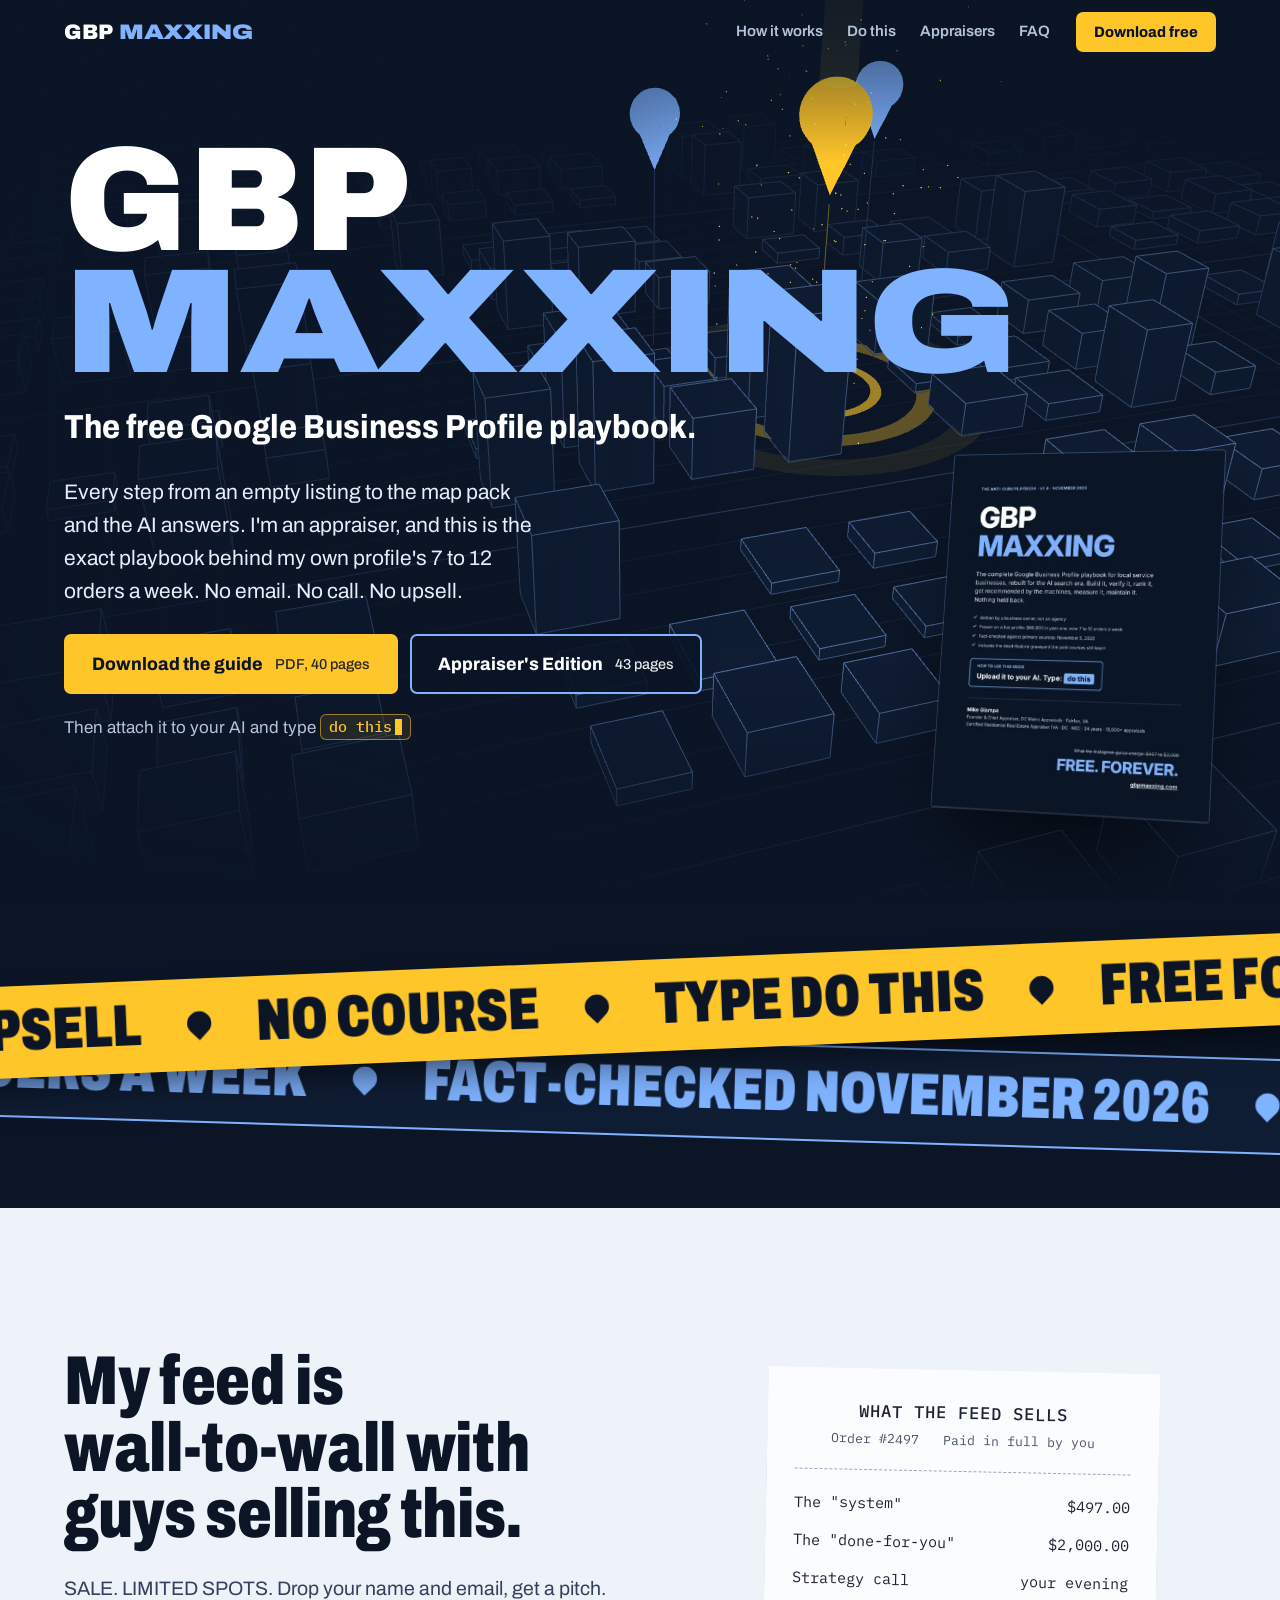
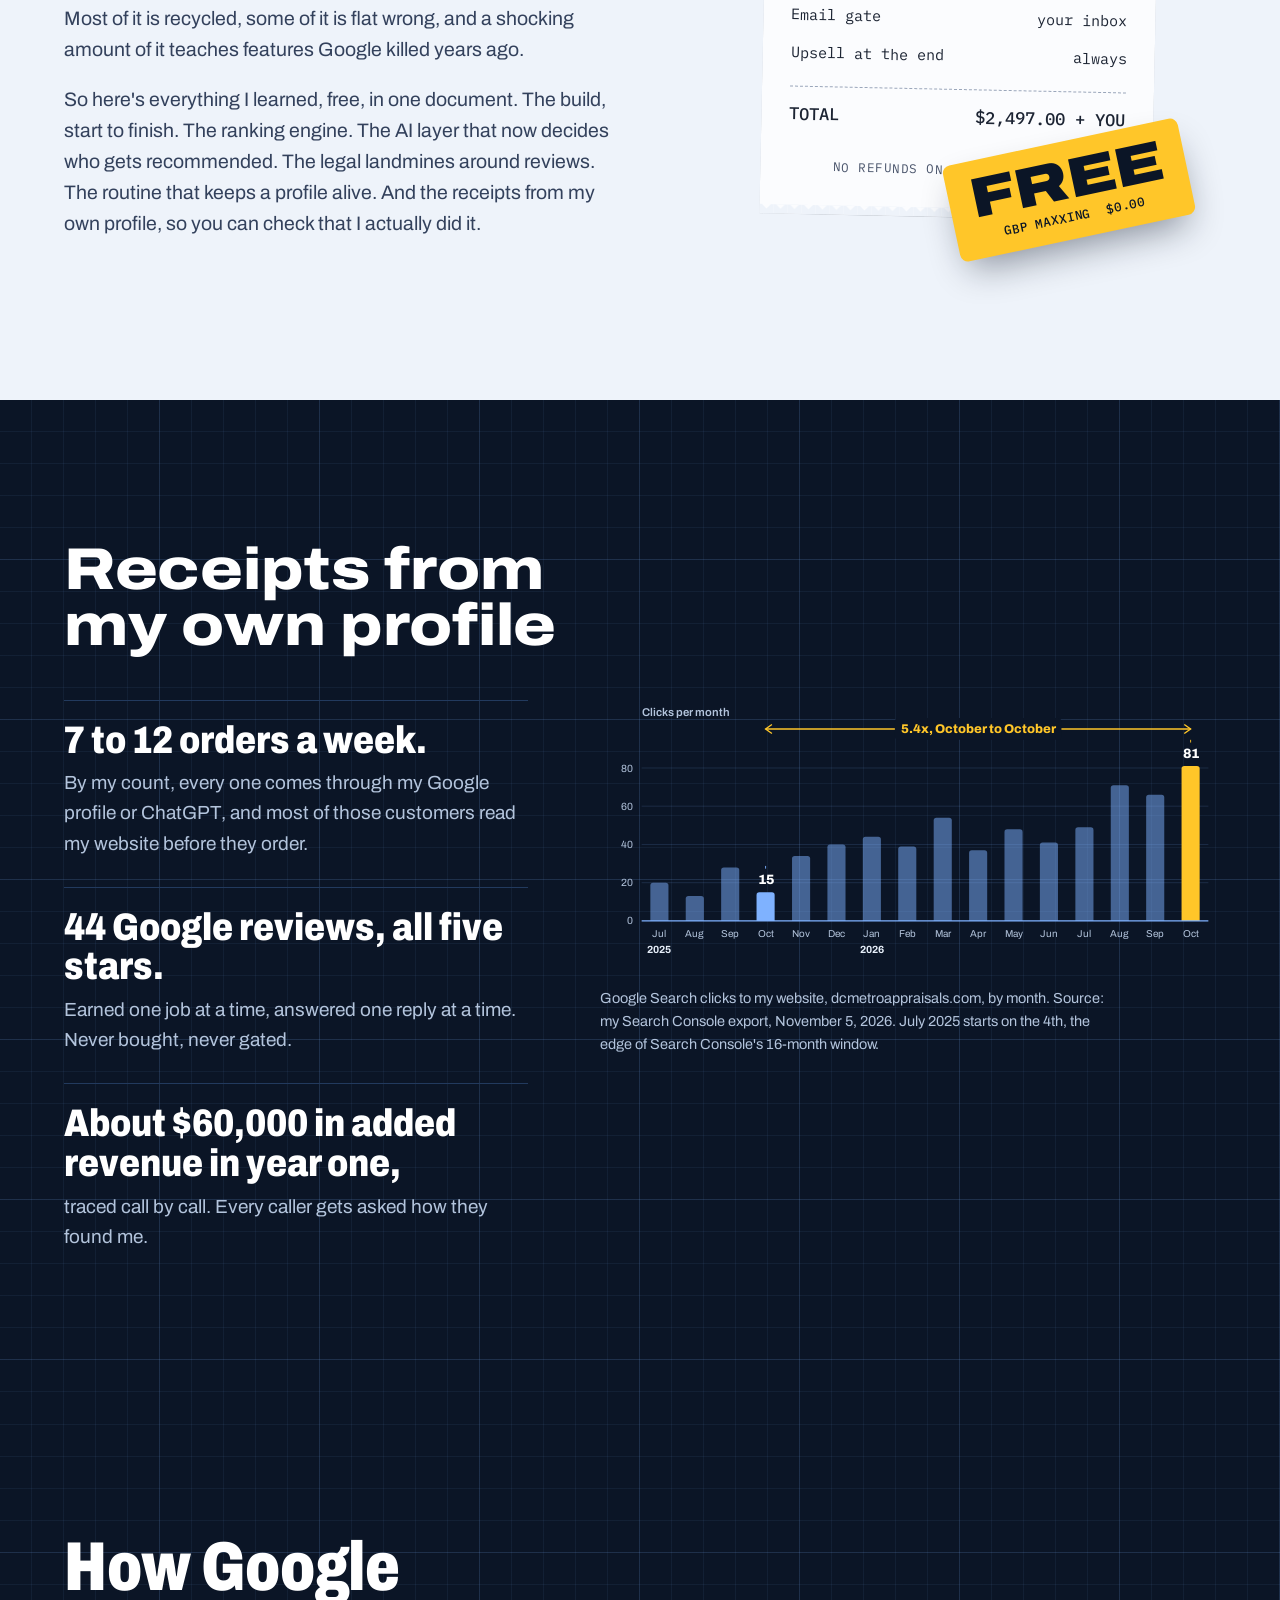
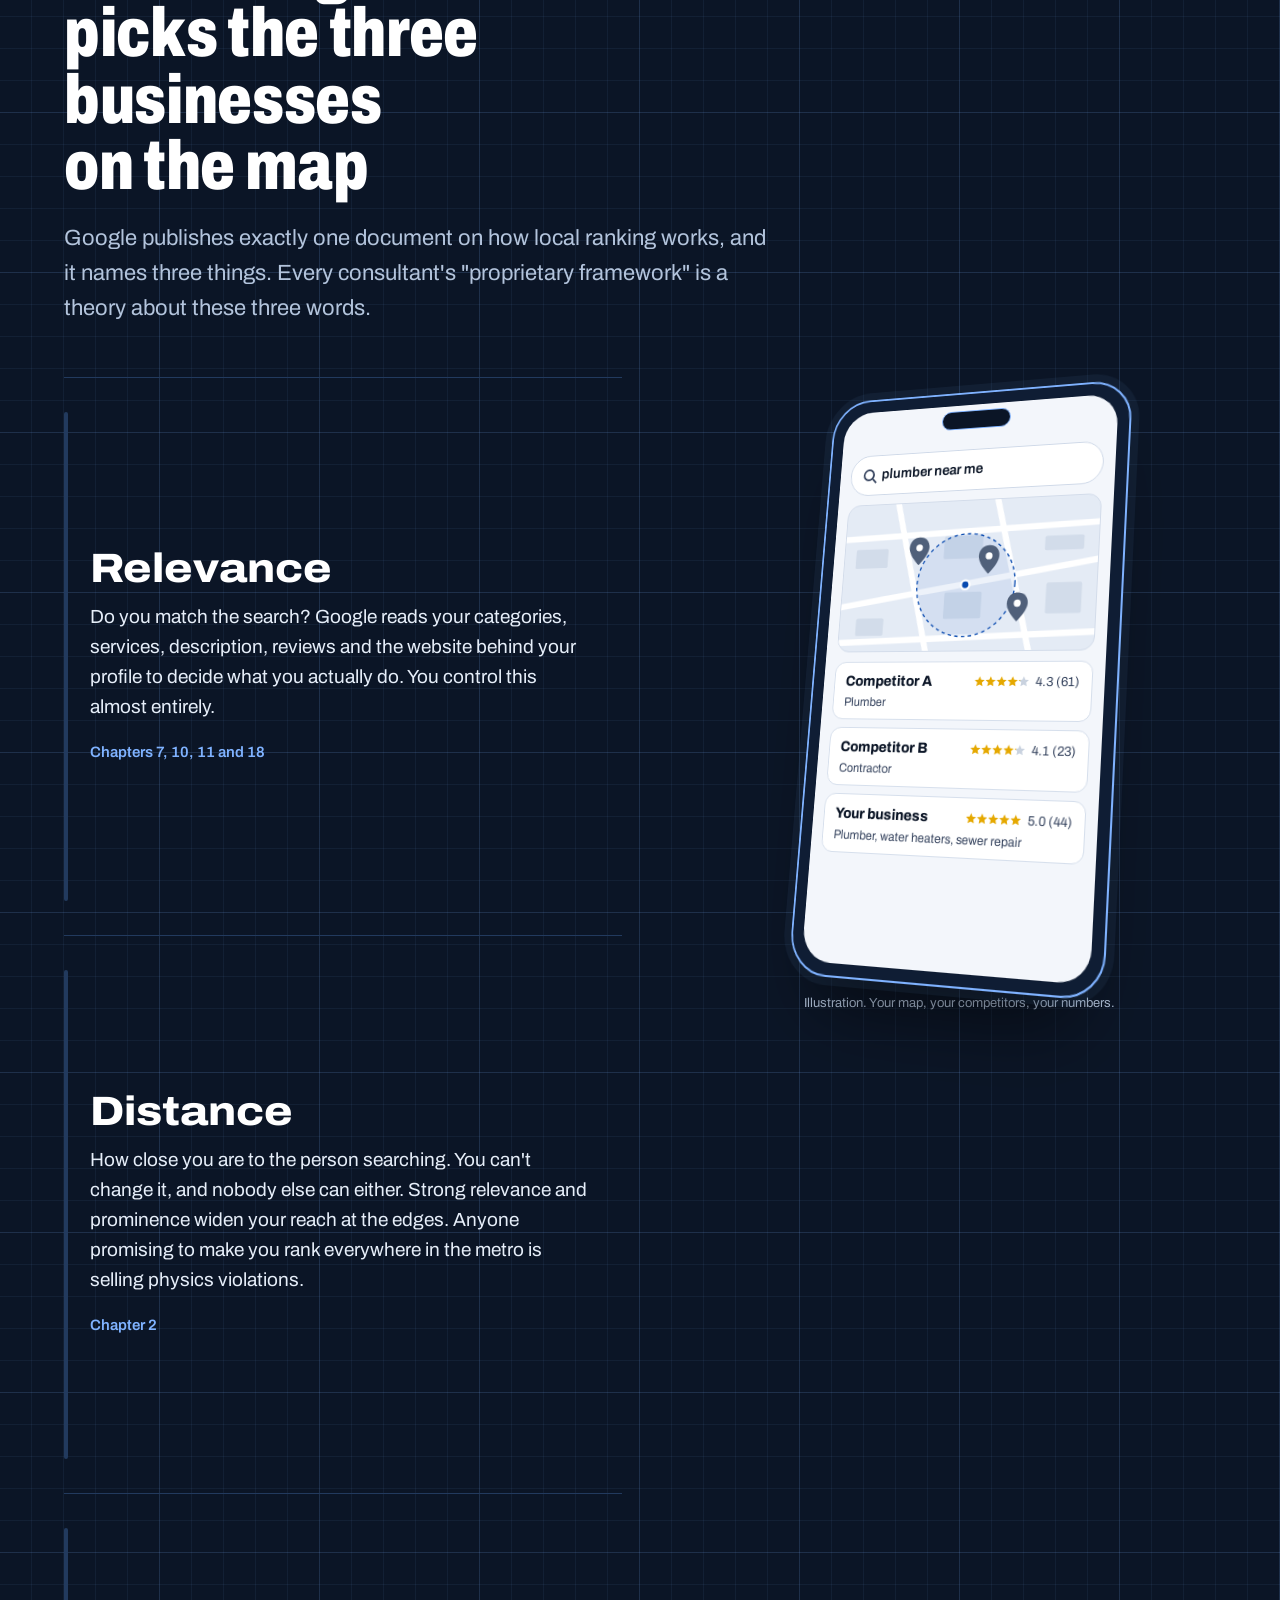
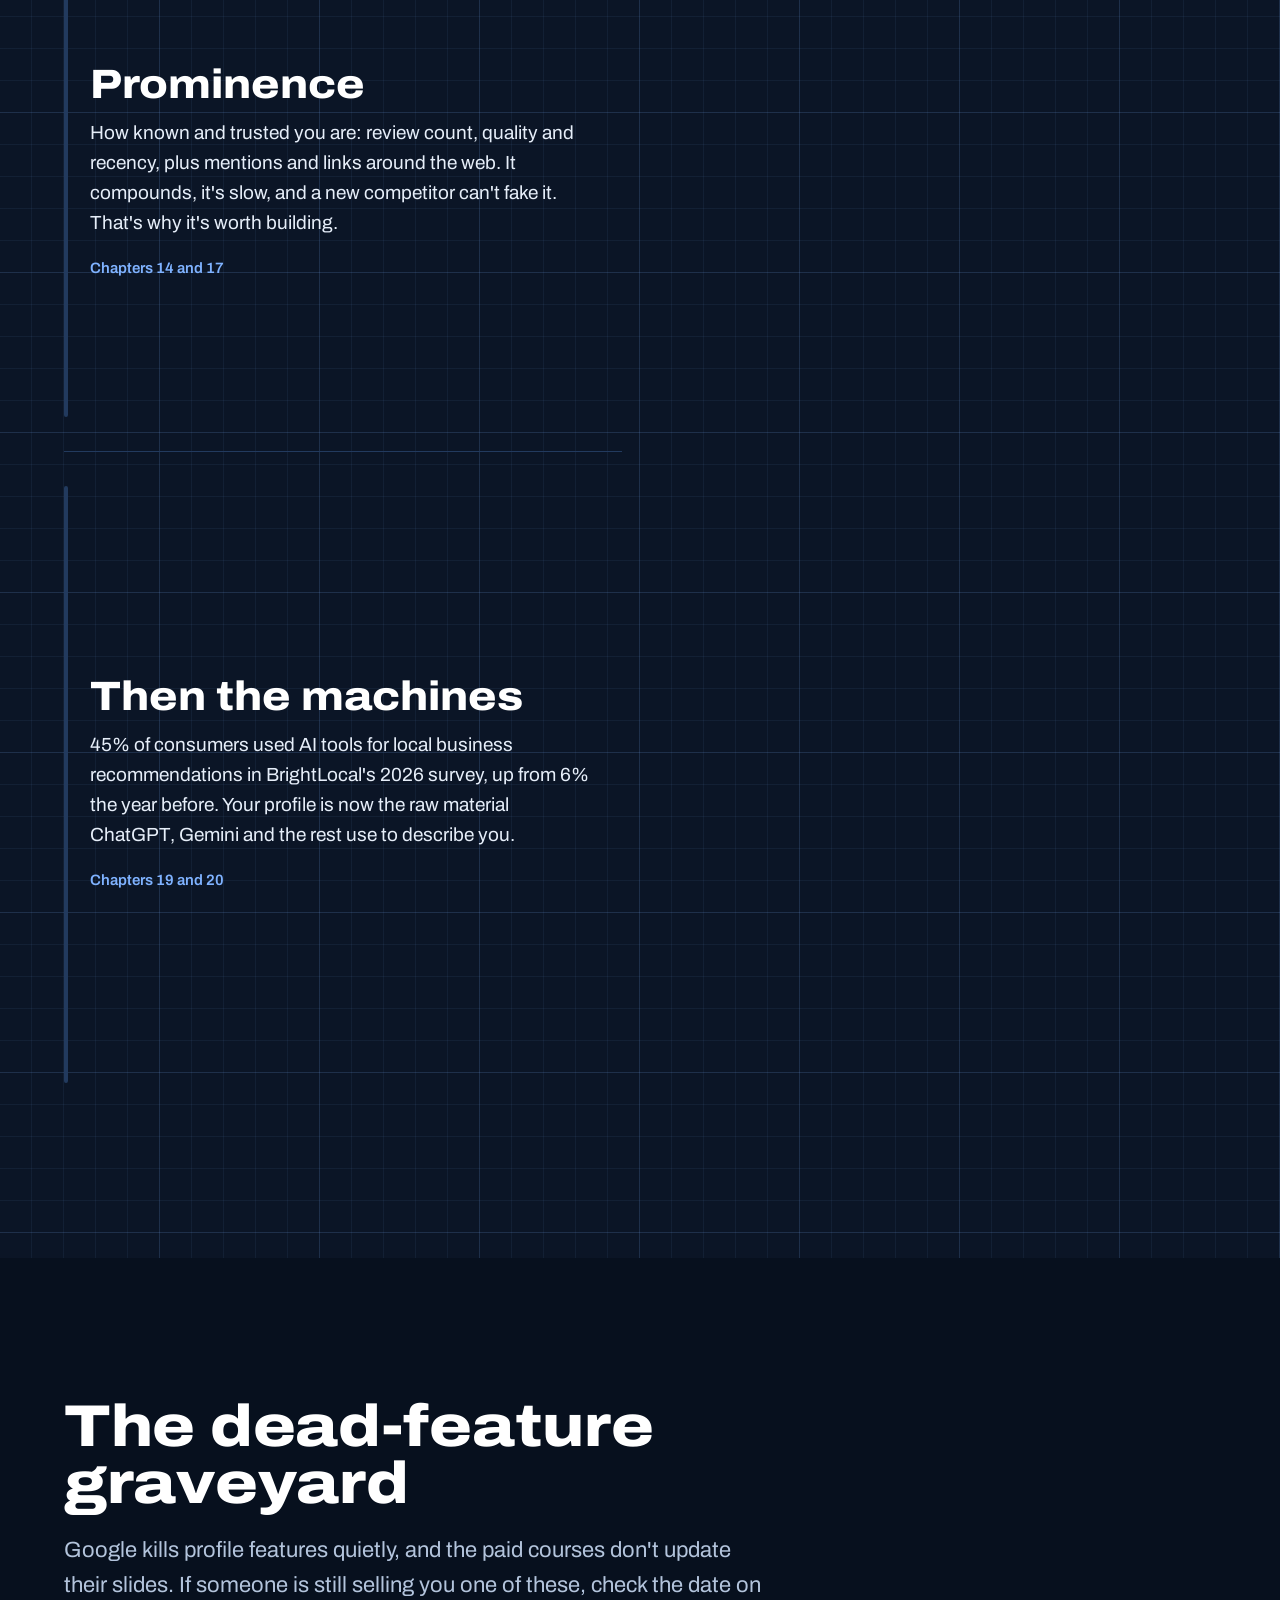
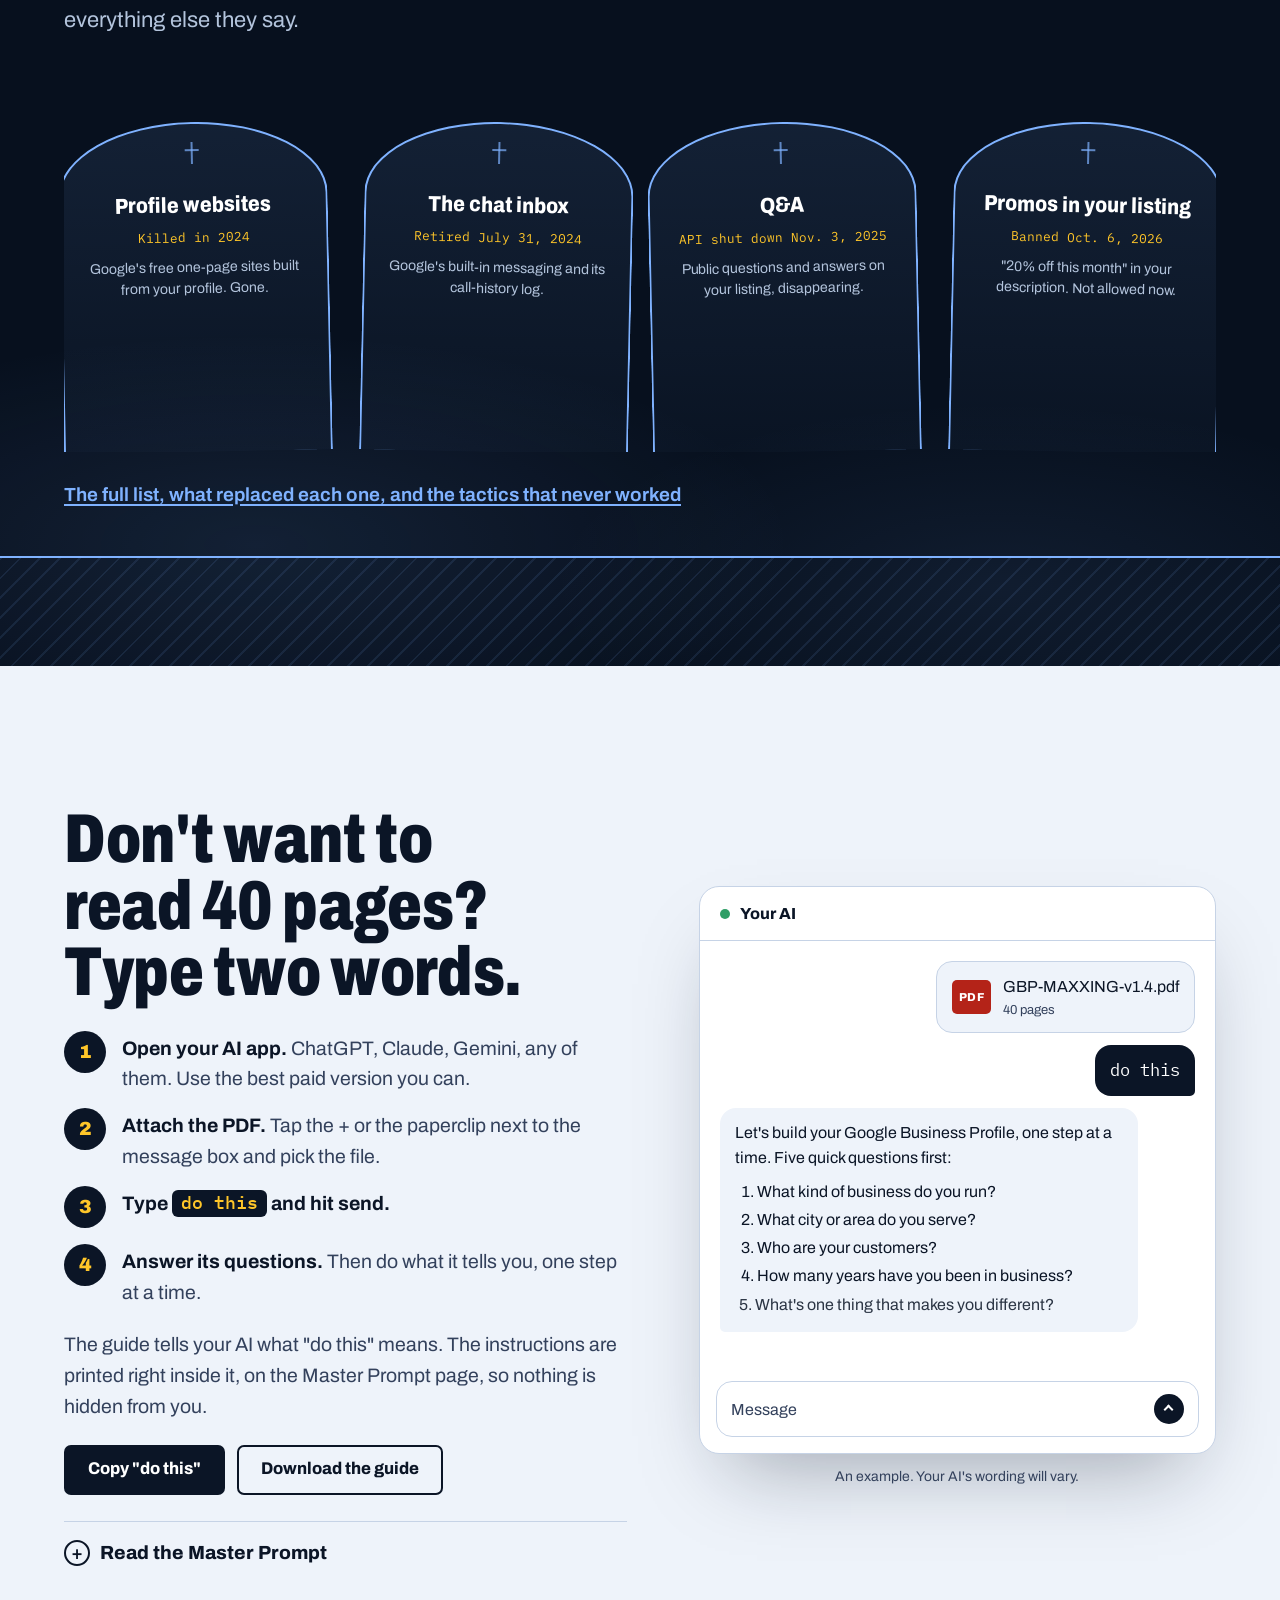
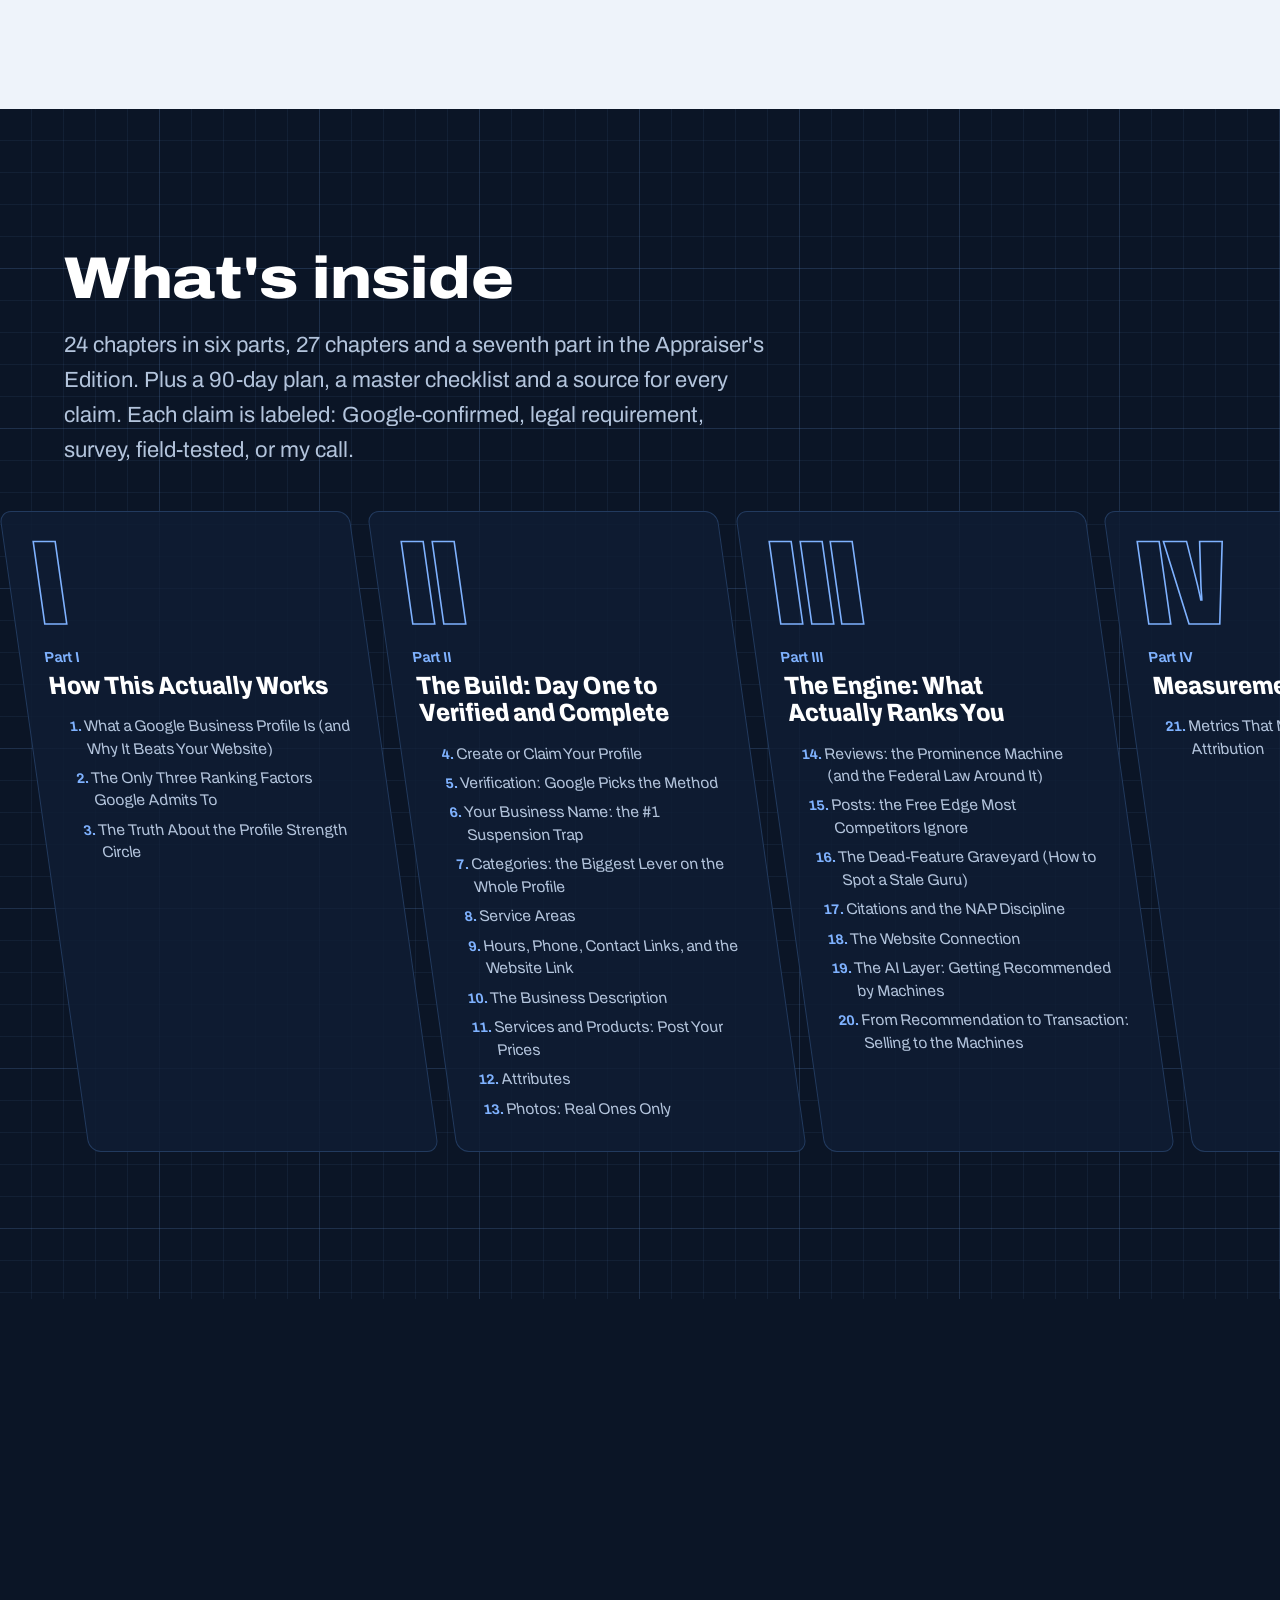
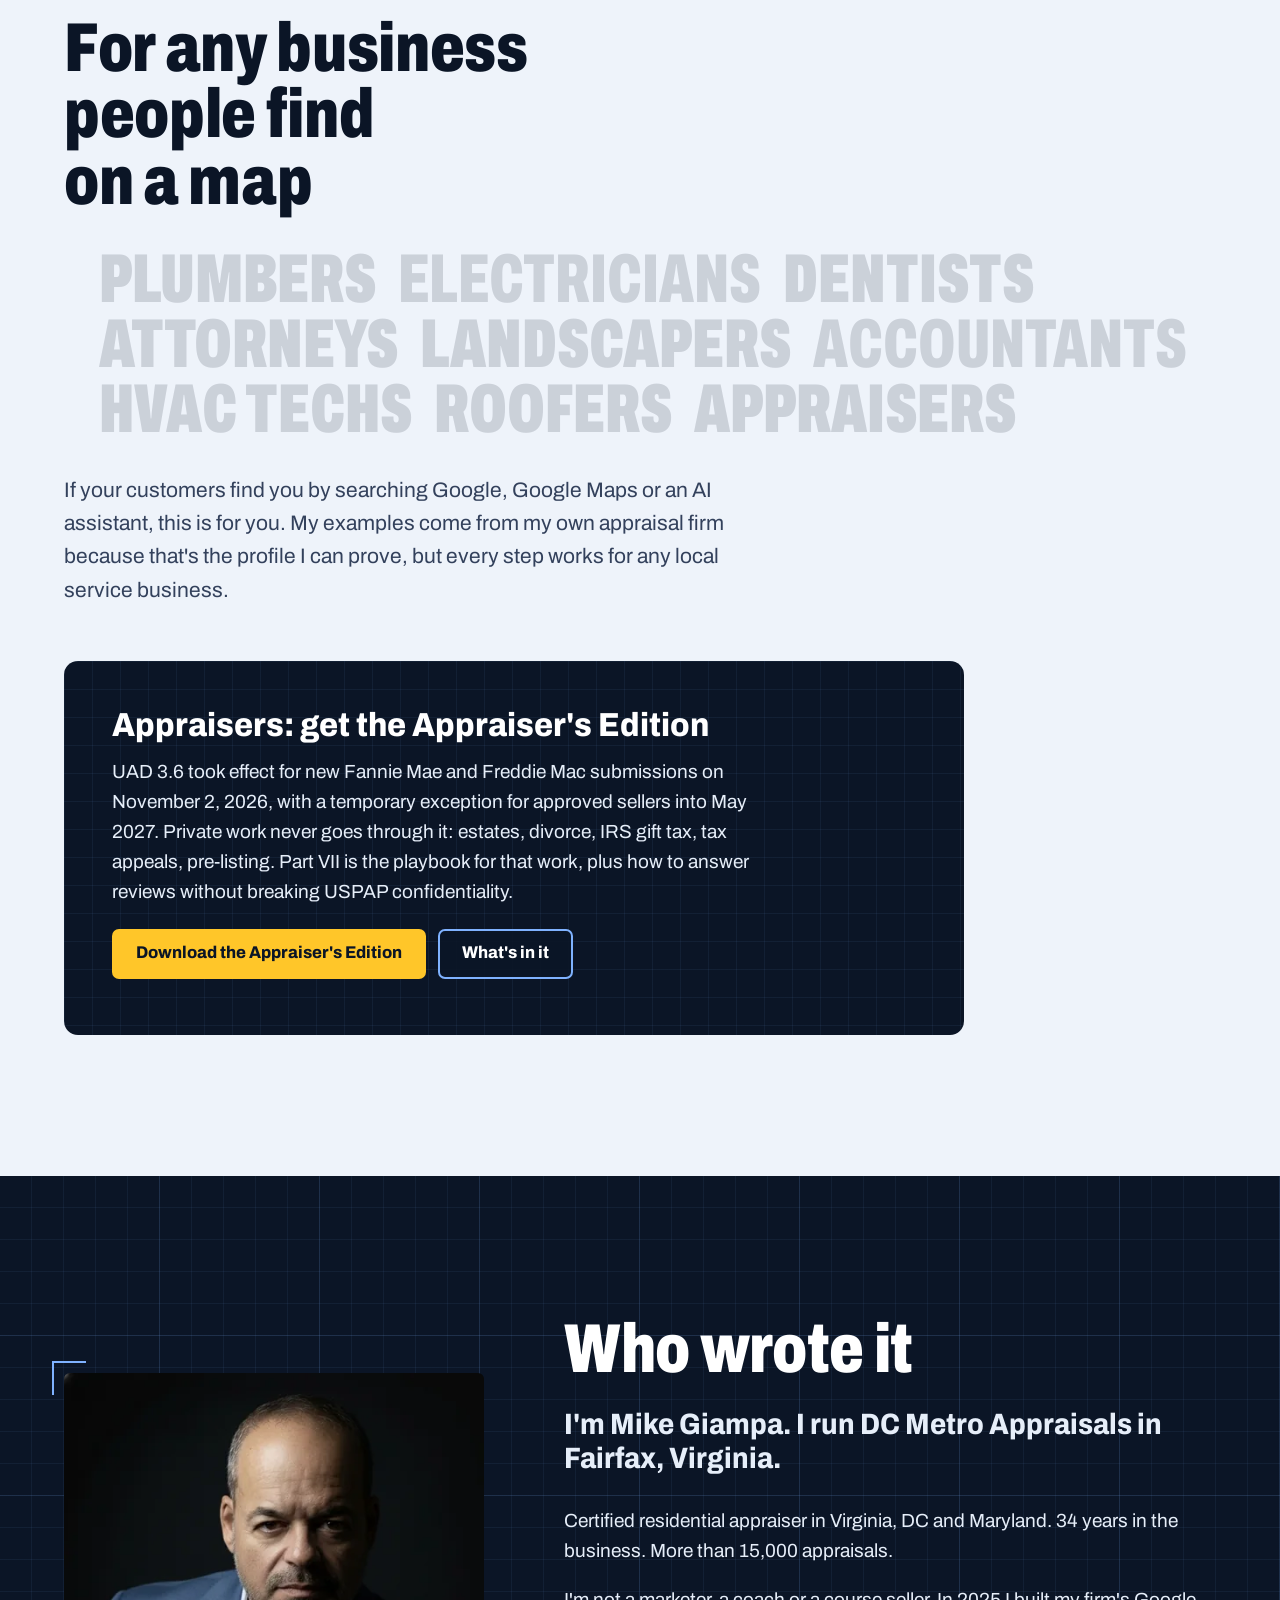
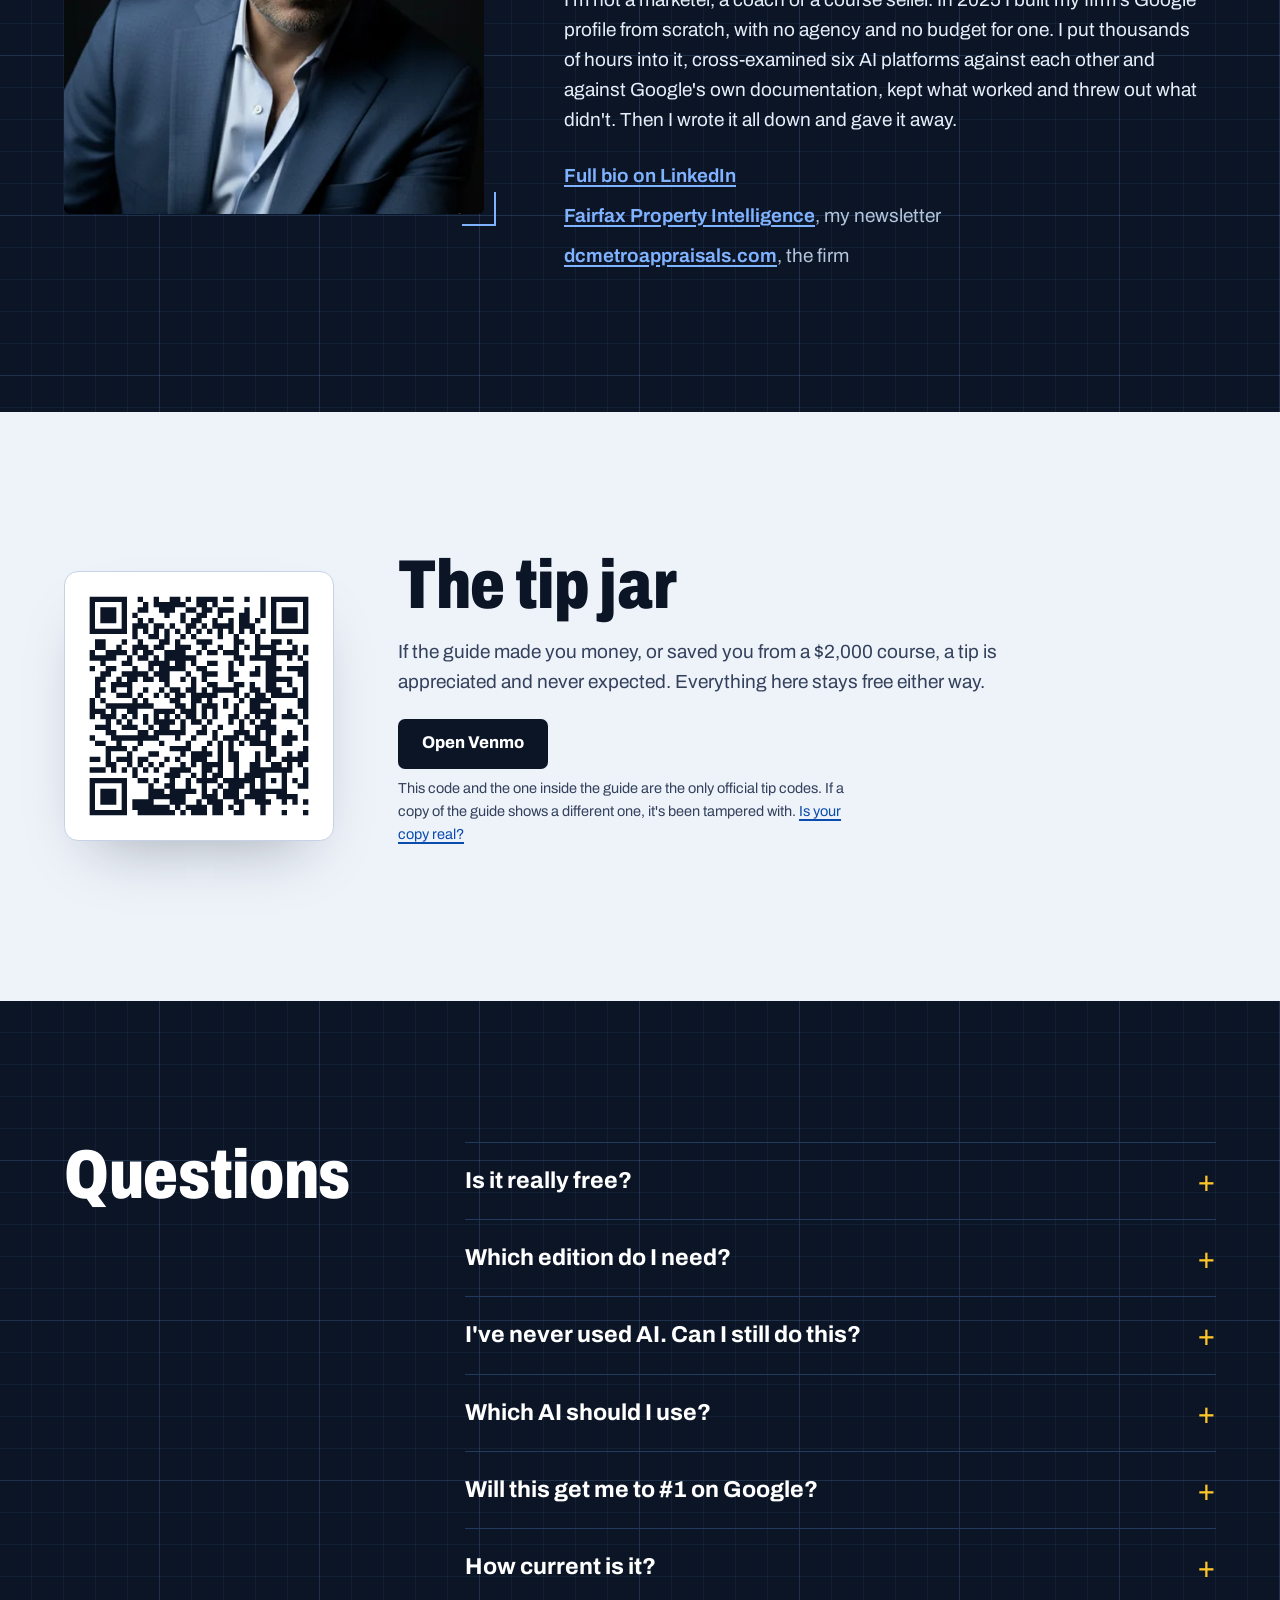
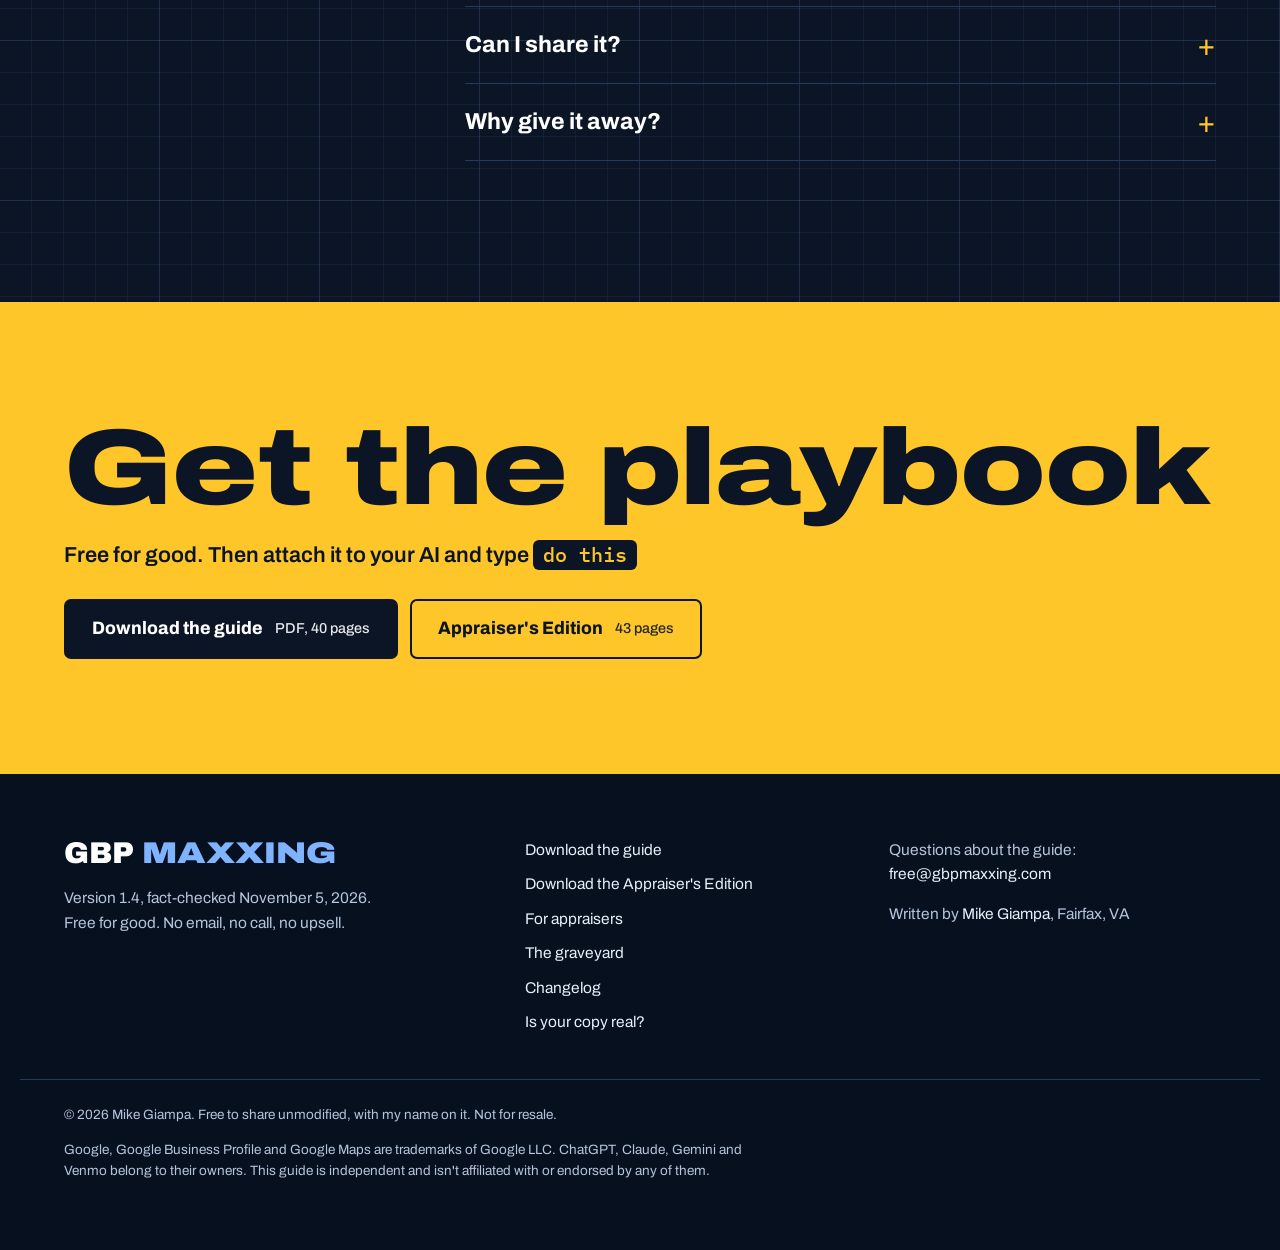
==== commit d4db4a99: "Site name alternates in WebSite schema, IndexNow key Co-Authored-By: Claude Opus 5.5 <noreply@anthro" ====
--- a/index.html
+++ b/index.html
@@ -30,7 +30,7 @@
 <link rel="manifest" href="/site.webmanifest">
 <link rel="preload" href="/assets/fonts/archivo-latin-wdth-normal.woff2" as="font" type="font/woff2" crossorigin>
 <link rel="stylesheet" href="/assets/css/site.css?v=20261105e">
-<script type="application/ld+json">{"@context":"https://schema.org","@graph":[{"@type":"WebSite","@id":"https://gbpmaxxing.com/#website","url":"https://gbpmaxxing.com/","name":"GBP MAXXING","description":"The free Google Business Profile playbook.","inLanguage":"en-US","publisher":{"@id":"https://gbpmaxxing.com/#mike"}},{"@type":"Person","@id":"https://gbpmaxxing.com/#mike","name":"Mike Giampa","jobTitle":"Founder and Chief Appraiser","description":"Certified residential real estate appraiser in Virginia, Washington DC and Maryland. 34 years in the business, more than 15,000 appraisals.","worksFor":{"@type":"Organization","name":"DC Metro Appraisals","url":"https://dcmetroappraisals.com/"},"address":{"@type":"PostalAddress","addressLocality":"Fairfax","addressRegion":"VA","addressCountry":"US"},"image":"https://gbpmaxxing.com/assets/img/mike-giampa-960.jpg","url":"https://gbpmaxxing.com/#about","sameAs":["https://www.linkedin.com/in/mike-giampa-appraiser/"],"knowsAbout":["Google Business Profile","Local search","AI search","Residential real estate appraisal"]},{"@type":"WebPage","@id":"https://gbpmaxxing.com/#webpage","url":"https://gbpmaxxing.com/","name":"GBP MAXXING: The Free Google Business Profile Playbook (PDF)","description":"A free, 40-page Google Business Profile playbook by an appraiser whose profile now brings 7 to 12 orders a week. No email, no call, no upsell.","isPartOf":{"@id":"https://gbpmaxxing.com/#website"},"inLanguage":"en-US","dateModified":"2026-11-05","author":{"@id":"https://gbpmaxxing.com/#mike"},"primaryImageOfPage":{"@type":"ImageObject","url":"https://gbpmaxxing.com/assets/img/og-home.png","width":1200,"height":630},"about":{"@id":"https://gbpmaxxing.com/#guide"}},{"@type":"Book","@id":"https://gbpmaxxing.com/#guide","name":"GBP MAXXING: The Free Google Business Profile Playbook","author":{"@id":"https://gbpmaxxing.com/#mike"},"publisher":{"@id":"https://gbpmaxxing.com/#mike"},"bookFormat":"https://schema.org/EBook","inLanguage":"en-US","isAccessibleForFree":true,"version":"1.4","datePublished":"2026-11-05","dateModified":"2026-11-05","numberOfPages":40,"url":"https://gbpmaxxing.com/","image":"https://gbpmaxxing.com/assets/img/cover-lsb.jpg","copyrightHolder":{"@id":"https://gbpmaxxing.com/#mike"},"copyrightYear":2026,"offers":{"@type":"Offer","price":"0","priceCurrency":"USD","availability":"https://schema.org/InStock","url":"https://gbpmaxxing.com/downloads/GBP-MAXXING-v1.4.pdf"},"encoding":{"@type":"MediaObject","contentUrl":"https://gbpmaxxing.com/downloads/GBP-MAXXING-v1.4.pdf","encodingFormat":"application/pdf"},"about":["Google Business Profile","Local SEO","AI search"]},{"@type":"Book","@id":"https://gbpmaxxing.com/appraisers/#guide","name":"GBP MAXXING: Appraiser's Edition","author":{"@id":"https://gbpmaxxing.com/#mike"},"publisher":{"@id":"https://gbpmaxxing.com/#mike"},"bookFormat":"https://schema.org/EBook","inLanguage":"en-US","isAccessibleForFree":true,"version":"1.4","datePublished":"2026-11-05","dateModified":"2026-11-05","numberOfPages":43,"url":"https://gbpmaxxing.com/appraisers/","image":"https://gbpmaxxing.com/assets/img/cover-appr.jpg","copyrightHolder":{"@id":"https://gbpmaxxing.com/#mike"},"copyrightYear":2026,"offers":{"@type":"Offer","price":"0","priceCurrency":"USD","availability":"https://schema.org/InStock","url":"https://gbpmaxxing.com/downloads/GBP-MAXXING-v1.4-Appraisers-Edition.pdf"},"encoding":{"@type":"MediaObject","contentUrl":"https://gbpmaxxing.com/downloads/GBP-MAXXING-v1.4-Appraisers-Edition.pdf","encodingFormat":"application/pdf"},"about":["Google Business Profile","Residential real estate appraisal","UAD 3.6"]},{"@type":"FAQPage","@id":"https://gbpmaxxing.com/#faq","mainEntity":[{"@type":"Question","name":"Is it really free?","acceptedAnswer":{"@type":"Answer","text":"Yes. No email, no sign-up, no call, no upsell. Download it and it's yours. There's a tip jar if you want it, and that's the end of it."}},{"@type":"Question","name":"Which edition do I need?","acceptedAnswer":{"@type":"Answer","text":"Any local service business: the regular guide. Appraisers: the Appraiser's Edition. It's the same guide plus Part VII on UAD 3.6 and private work."}},{"@type":"Question","name":"I've never used AI. Can I still do this?","acceptedAnswer":{"@type":"Answer","text":"Yes. Open ChatGPT, Claude or Gemini, attach the PDF, and type do this. It asks you five questions about your business, then walks you through the build one step at a time."}},{"@type":"Question","name":"Which AI should I use?","acceptedAnswer":{"@type":"Answer","text":"The best paid version of whichever one you already use, with web search turned on. Free tiers run lighter models with tighter limits, and this job means reading a long document and checking live sources."}},{"@type":"Question","name":"Will this get me to #1 on Google?","acceptedAnswer":{"@type":"Answer","text":"Nobody can promise that, and anyone who does is lying or about to get you suspended. What you get here is the full playbook inside Google's rules, and the weekly routine that keeps it working."}},{"@type":"Question","name":"How current is it?","acceptedAnswer":{"@type":"Answer","text":"Version 1.4, fact-checked against primary sources on November 5, 2026. When Google changes something, the guide gets updated here, and the changelog shows what moved."}},{"@type":"Question","name":"Can I share it?","acceptedAnswer":{"@type":"Answer","text":"Please do. Send it to anyone it can help. Keep my name on it and don't sell it."}},{"@type":"Question","name":"Why give it away?","acceptedAnswer":{"@type":"Answer","text":"Because my feed is full of guys charging $2,000 for this, and a lot of what they sell is wrong or dead. It worked for my business. It should work for yours."}}]}]}</script>
+<script type="application/ld+json">{"@context":"https://schema.org","@graph":[{"@type":"WebSite","@id":"https://gbpmaxxing.com/#website","url":"https://gbpmaxxing.com/","name":"GBP MAXXING","alternateName":["GBPMAXXING","gbpmaxxing.com","GBP MAXXING Playbook"],"description":"The free Google Business Profile playbook.","inLanguage":"en-US","publisher":{"@id":"https://gbpmaxxing.com/#mike"}},{"@type":"Person","@id":"https://gbpmaxxing.com/#mike","name":"Mike Giampa","jobTitle":"Founder and Chief Appraiser","description":"Certified residential real estate appraiser in Virginia, Washington DC and Maryland. 34 years in the business, more than 15,000 appraisals.","worksFor":{"@type":"Organization","name":"DC Metro Appraisals","url":"https://dcmetroappraisals.com/"},"address":{"@type":"PostalAddress","addressLocality":"Fairfax","addressRegion":"VA","addressCountry":"US"},"image":"https://gbpmaxxing.com/assets/img/mike-giampa-960.jpg","url":"https://gbpmaxxing.com/#about","sameAs":["https://www.linkedin.com/in/mike-giampa-appraiser/"],"knowsAbout":["Google Business Profile","Local search","AI search","Residential real estate appraisal"]},{"@type":"WebPage","@id":"https://gbpmaxxing.com/#webpage","url":"https://gbpmaxxing.com/","name":"GBP MAXXING: The Free Google Business Profile Playbook (PDF)","description":"A free, 40-page Google Business Profile playbook by an appraiser whose profile now brings 7 to 12 orders a week. No email, no call, no upsell.","isPartOf":{"@id":"https://gbpmaxxing.com/#website"},"inLanguage":"en-US","dateModified":"2026-11-05","author":{"@id":"https://gbpmaxxing.com/#mike"},"primaryImageOfPage":{"@type":"ImageObject","url":"https://gbpmaxxing.com/assets/img/og-home.png","width":1200,"height":630},"about":{"@id":"https://gbpmaxxing.com/#guide"}},{"@type":"Book","@id":"https://gbpmaxxing.com/#guide","name":"GBP MAXXING: The Free Google Business Profile Playbook","author":{"@id":"https://gbpmaxxing.com/#mike"},"publisher":{"@id":"https://gbpmaxxing.com/#mike"},"bookFormat":"https://schema.org/EBook","inLanguage":"en-US","isAccessibleForFree":true,"version":"1.4","datePublished":"2026-11-05","dateModified":"2026-11-05","numberOfPages":40,"url":"https://gbpmaxxing.com/","image":"https://gbpmaxxing.com/assets/img/cover-lsb.jpg","copyrightHolder":{"@id":"https://gbpmaxxing.com/#mike"},"copyrightYear":2026,"offers":{"@type":"Offer","price":"0","priceCurrency":"USD","availability":"https://schema.org/InStock","url":"https://gbpmaxxing.com/downloads/GBP-MAXXING-v1.4.pdf"},"encoding":{"@type":"MediaObject","contentUrl":"https://gbpmaxxing.com/downloads/GBP-MAXXING-v1.4.pdf","encodingFormat":"application/pdf"},"about":["Google Business Profile","Local SEO","AI search"]},{"@type":"Book","@id":"https://gbpmaxxing.com/appraisers/#guide","name":"GBP MAXXING: Appraiser's Edition","author":{"@id":"https://gbpmaxxing.com/#mike"},"publisher":{"@id":"https://gbpmaxxing.com/#mike"},"bookFormat":"https://schema.org/EBook","inLanguage":"en-US","isAccessibleForFree":true,"version":"1.4","datePublished":"2026-11-05","dateModified":"2026-11-05","numberOfPages":43,"url":"https://gbpmaxxing.com/appraisers/","image":"https://gbpmaxxing.com/assets/img/cover-appr.jpg","copyrightHolder":{"@id":"https://gbpmaxxing.com/#mike"},"copyrightYear":2026,"offers":{"@type":"Offer","price":"0","priceCurrency":"USD","availability":"https://schema.org/InStock","url":"https://gbpmaxxing.com/downloads/GBP-MAXXING-v1.4-Appraisers-Edition.pdf"},"encoding":{"@type":"MediaObject","contentUrl":"https://gbpmaxxing.com/downloads/GBP-MAXXING-v1.4-Appraisers-Edition.pdf","encodingFormat":"application/pdf"},"about":["Google Business Profile","Residential real estate appraisal","UAD 3.6"]},{"@type":"FAQPage","@id":"https://gbpmaxxing.com/#faq","mainEntity":[{"@type":"Question","name":"Is it really free?","acceptedAnswer":{"@type":"Answer","text":"Yes. No email, no sign-up, no call, no upsell. Download it and it's yours. There's a tip jar if you want it, and that's the end of it."}},{"@type":"Question","name":"Which edition do I need?","acceptedAnswer":{"@type":"Answer","text":"Any local service business: the regular guide. Appraisers: the Appraiser's Edition. It's the same guide plus Part VII on UAD 3.6 and private work."}},{"@type":"Question","name":"I've never used AI. Can I still do this?","acceptedAnswer":{"@type":"Answer","text":"Yes. Open ChatGPT, Claude or Gemini, attach the PDF, and type do this. It asks you five questions about your business, then walks you through the build one step at a time."}},{"@type":"Question","name":"Which AI should I use?","acceptedAnswer":{"@type":"Answer","text":"The best paid version of whichever one you already use, with web search turned on. Free tiers run lighter models with tighter limits, and this job means reading a long document and checking live sources."}},{"@type":"Question","name":"Will this get me to #1 on Google?","acceptedAnswer":{"@type":"Answer","text":"Nobody can promise that, and anyone who does is lying or about to get you suspended. What you get here is the full playbook inside Google's rules, and the weekly routine that keeps it working."}},{"@type":"Question","name":"How current is it?","acceptedAnswer":{"@type":"Answer","text":"Version 1.4, fact-checked against primary sources on November 5, 2026. When Google changes something, the guide gets updated here, and the changelog shows what moved."}},{"@type":"Question","name":"Can I share it?","acceptedAnswer":{"@type":"Answer","text":"Please do. Send it to anyone it can help. Keep my name on it and don't sell it."}},{"@type":"Question","name":"Why give it away?","acceptedAnswer":{"@type":"Answer","text":"Because my feed is full of guys charging $2,000 for this, and a lot of what they sell is wrong or dead. It worked for my business. It should work for yours."}}]}]}</script>
 <script>document.documentElement.classList.add('js');</script>
 </head>
 <body class="page-home">
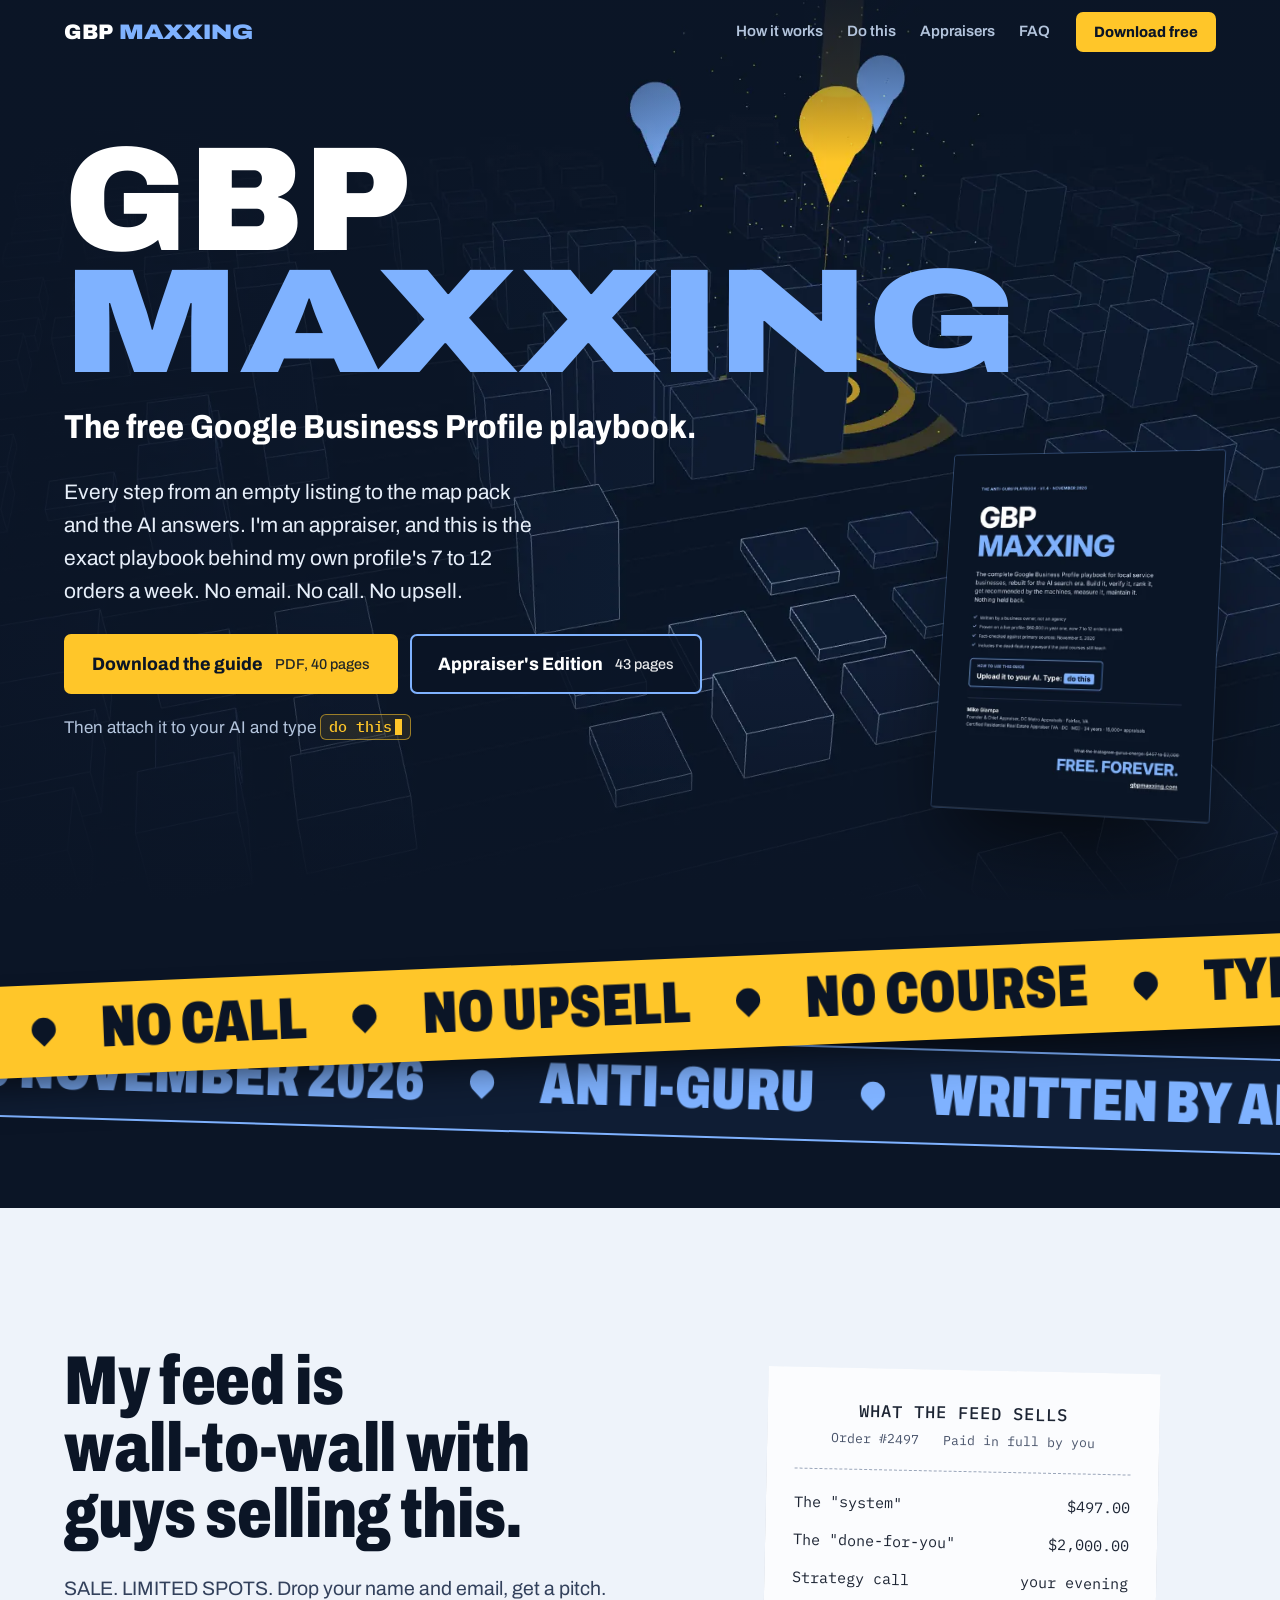
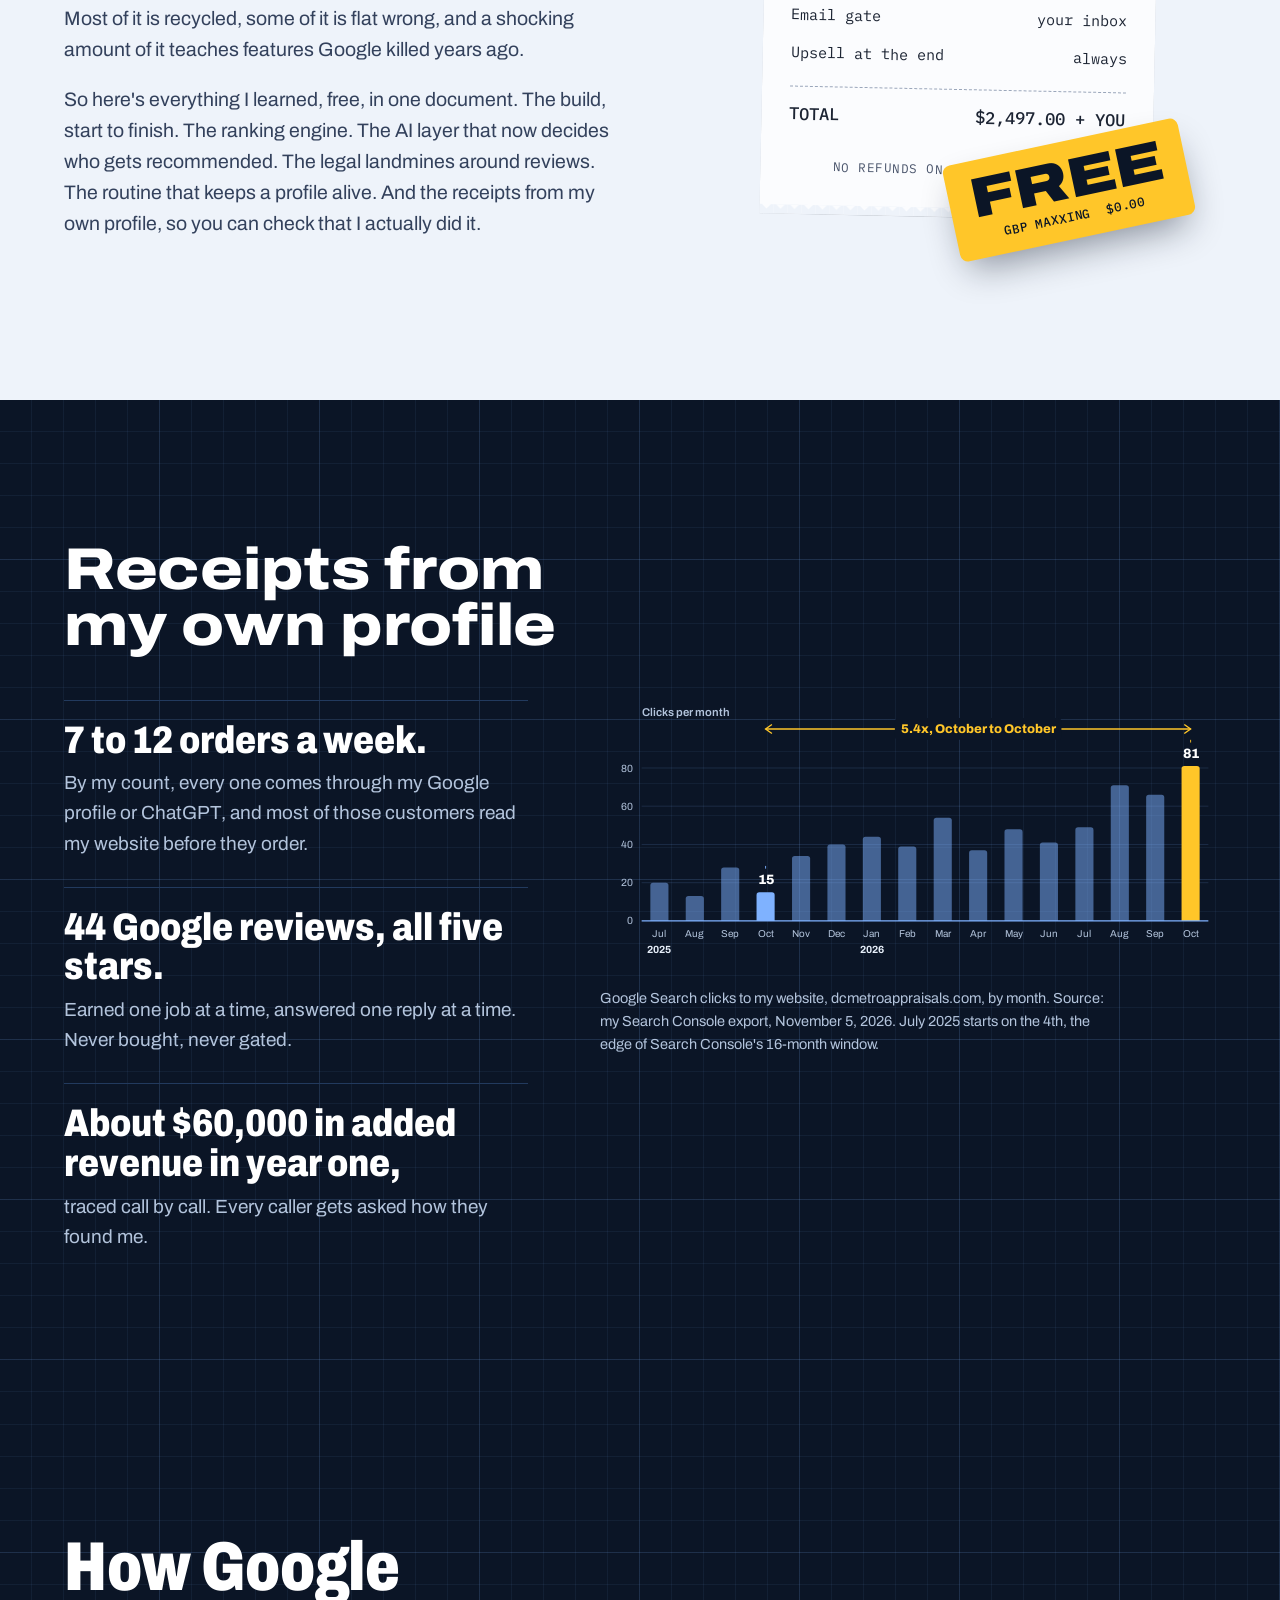
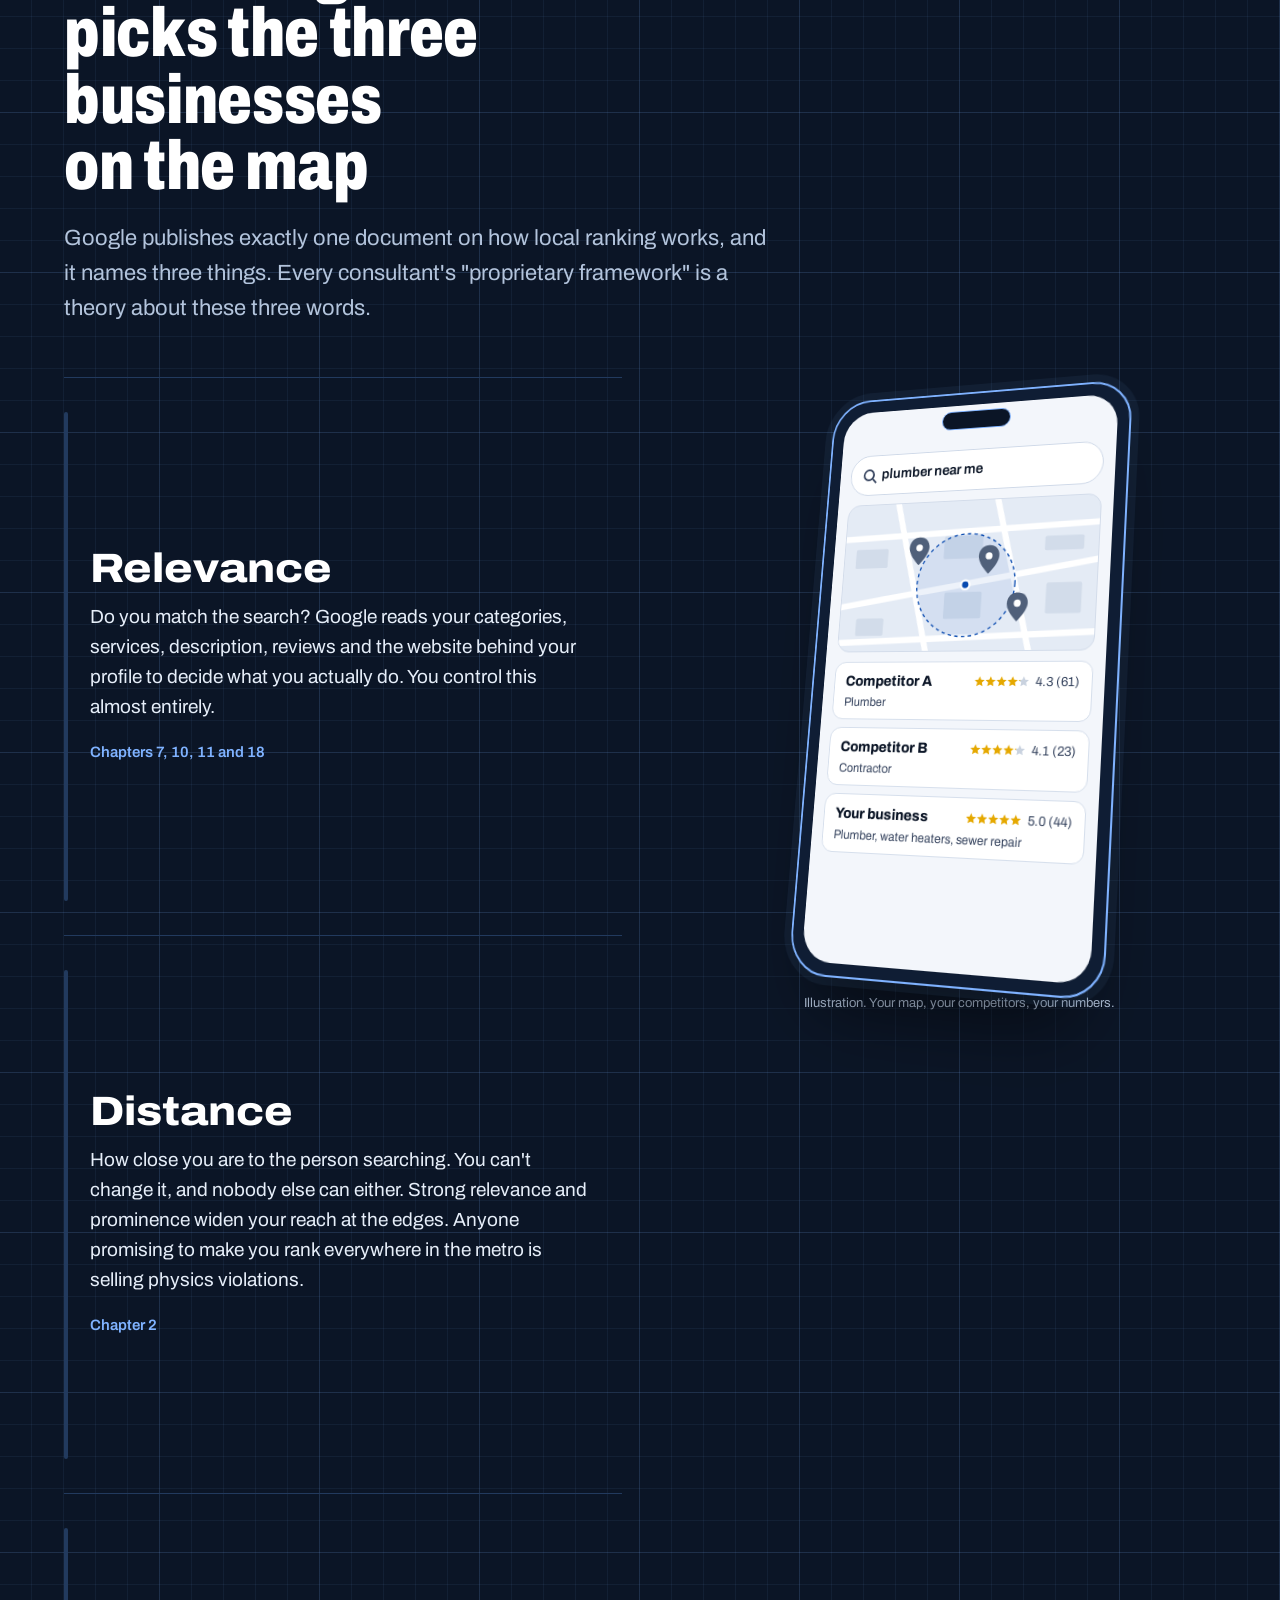
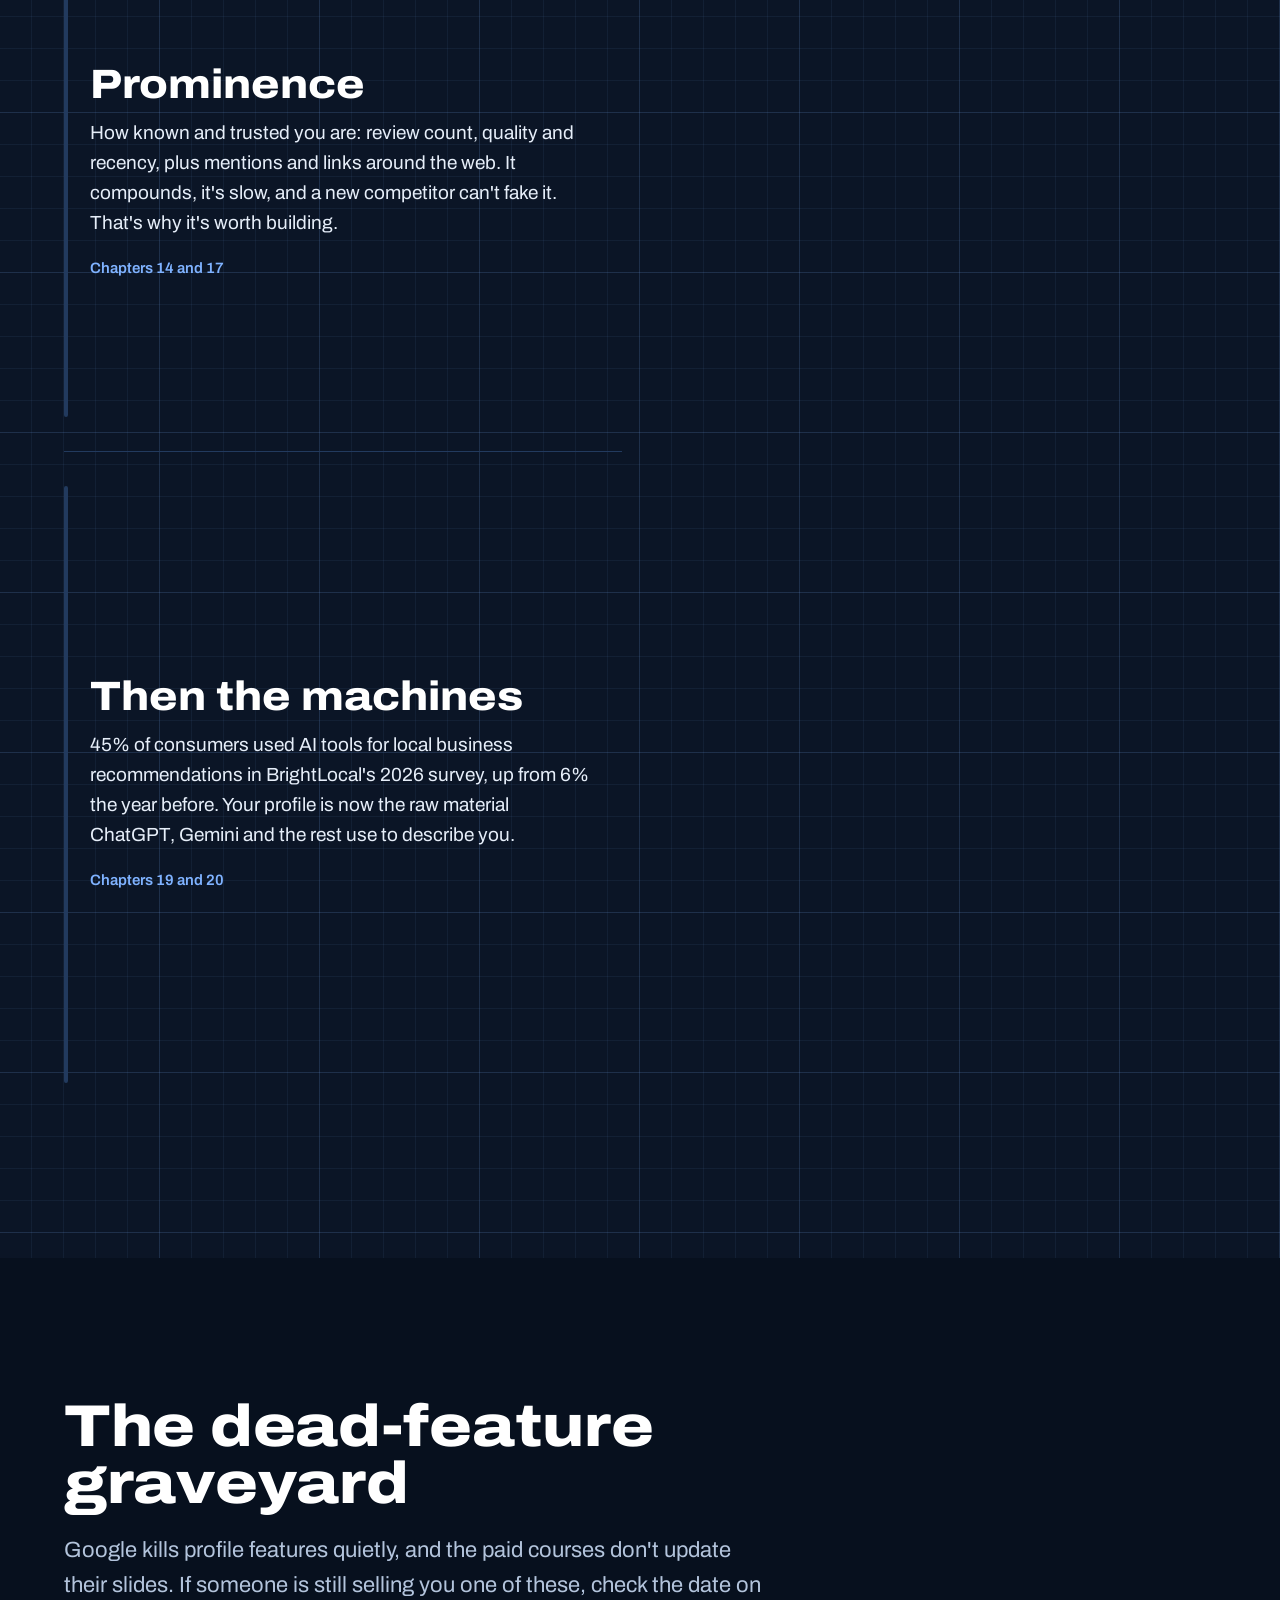
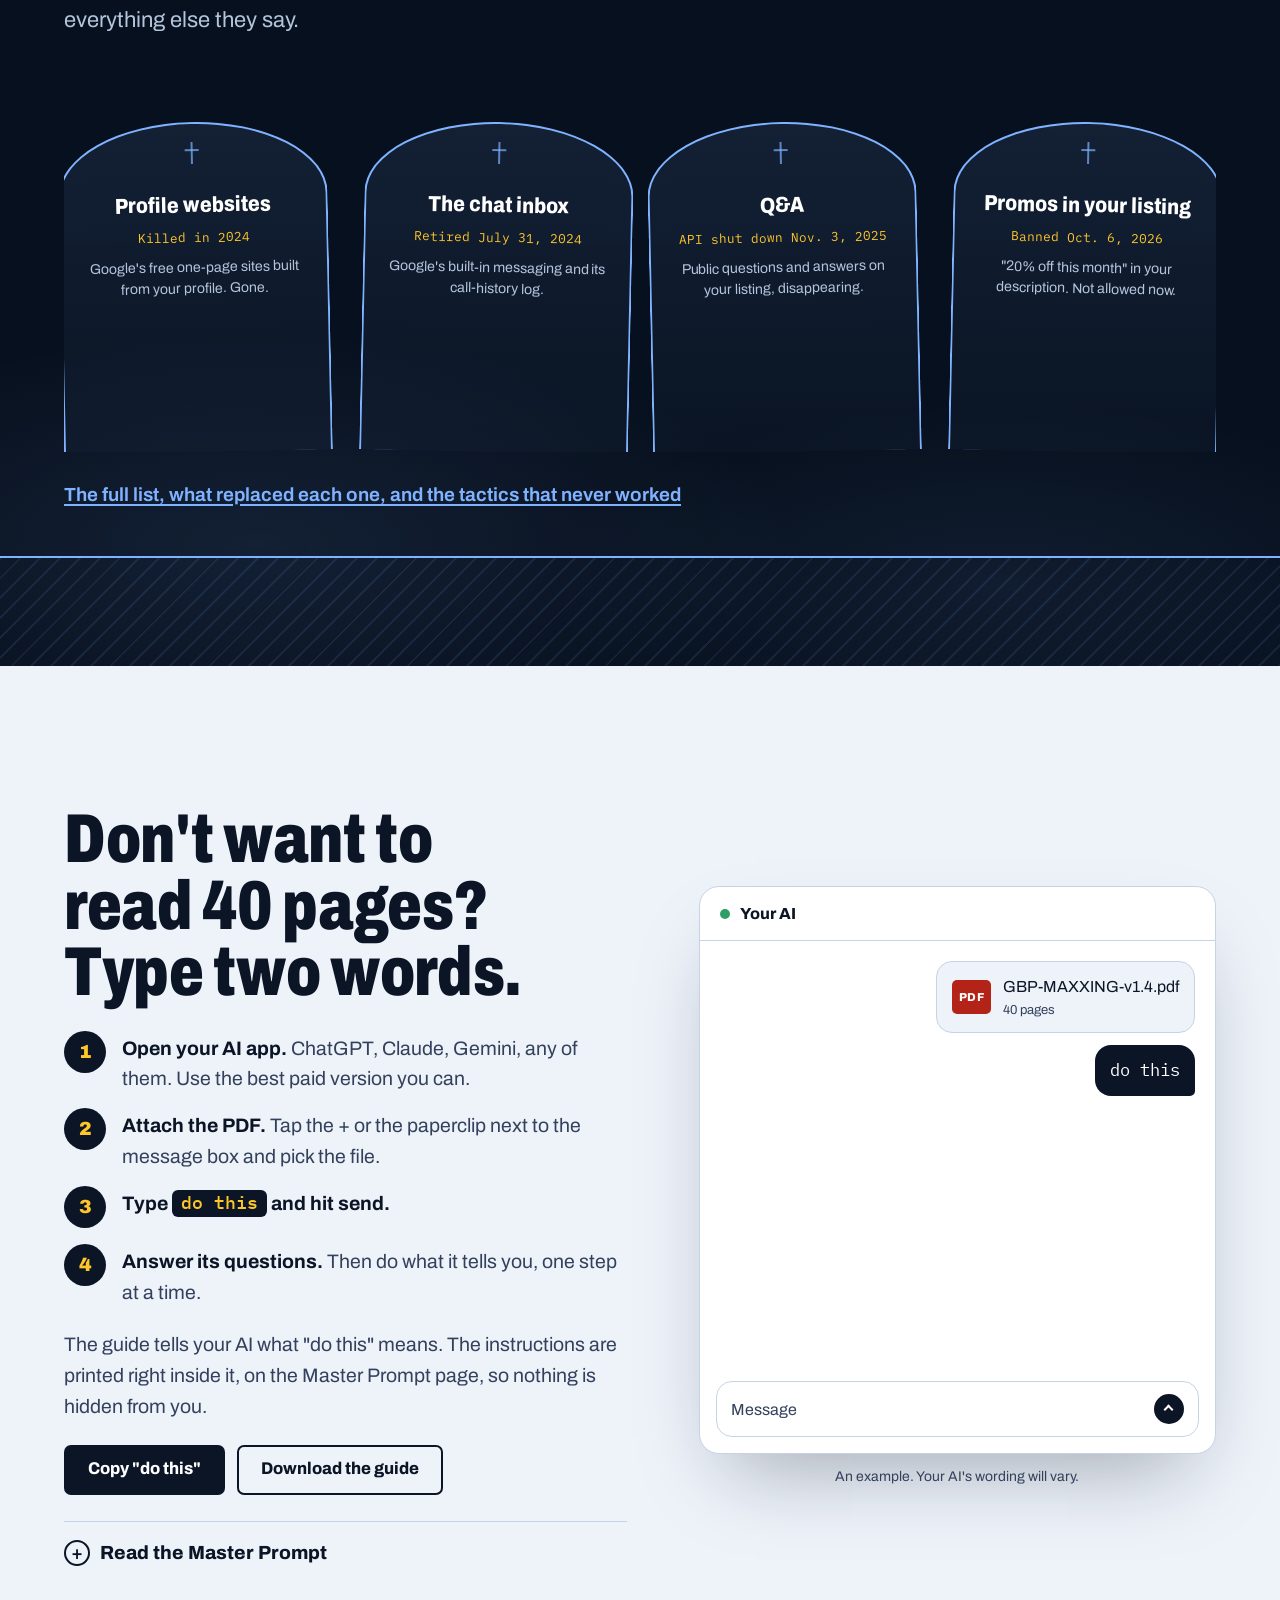
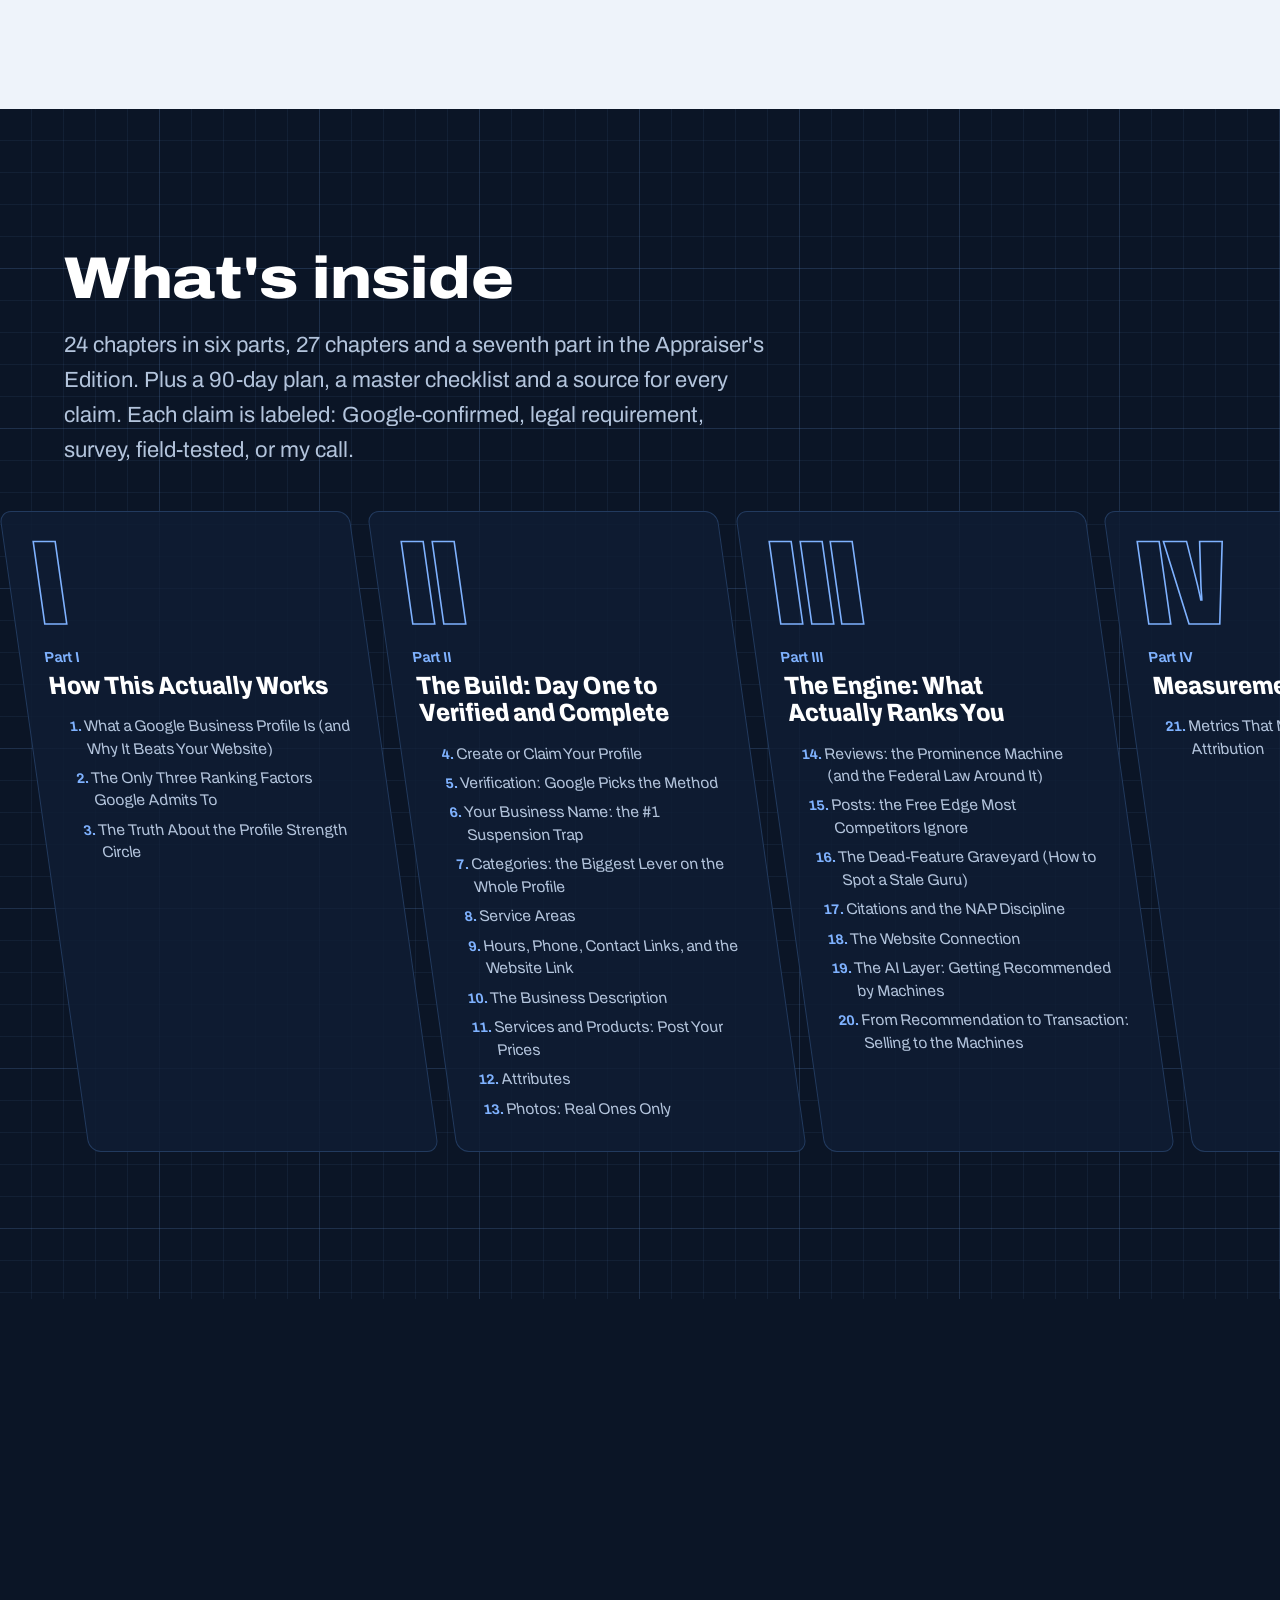
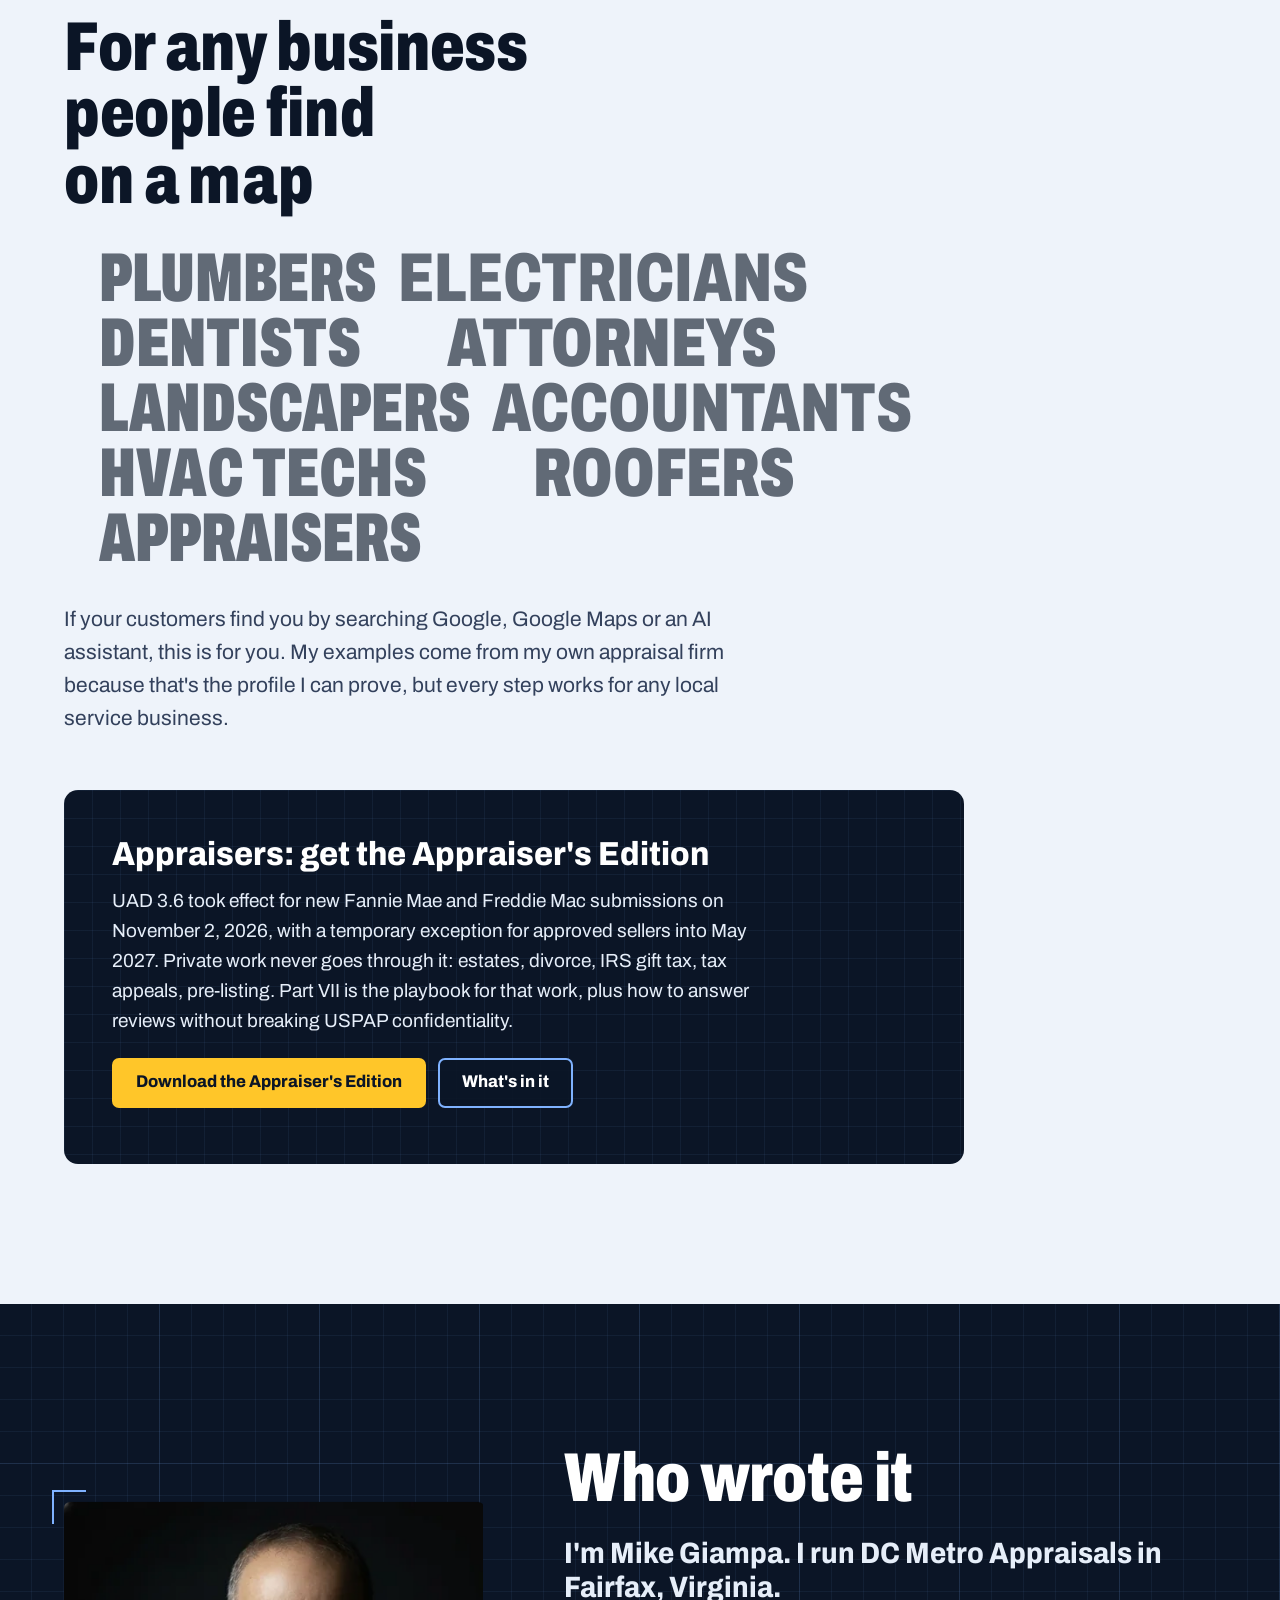
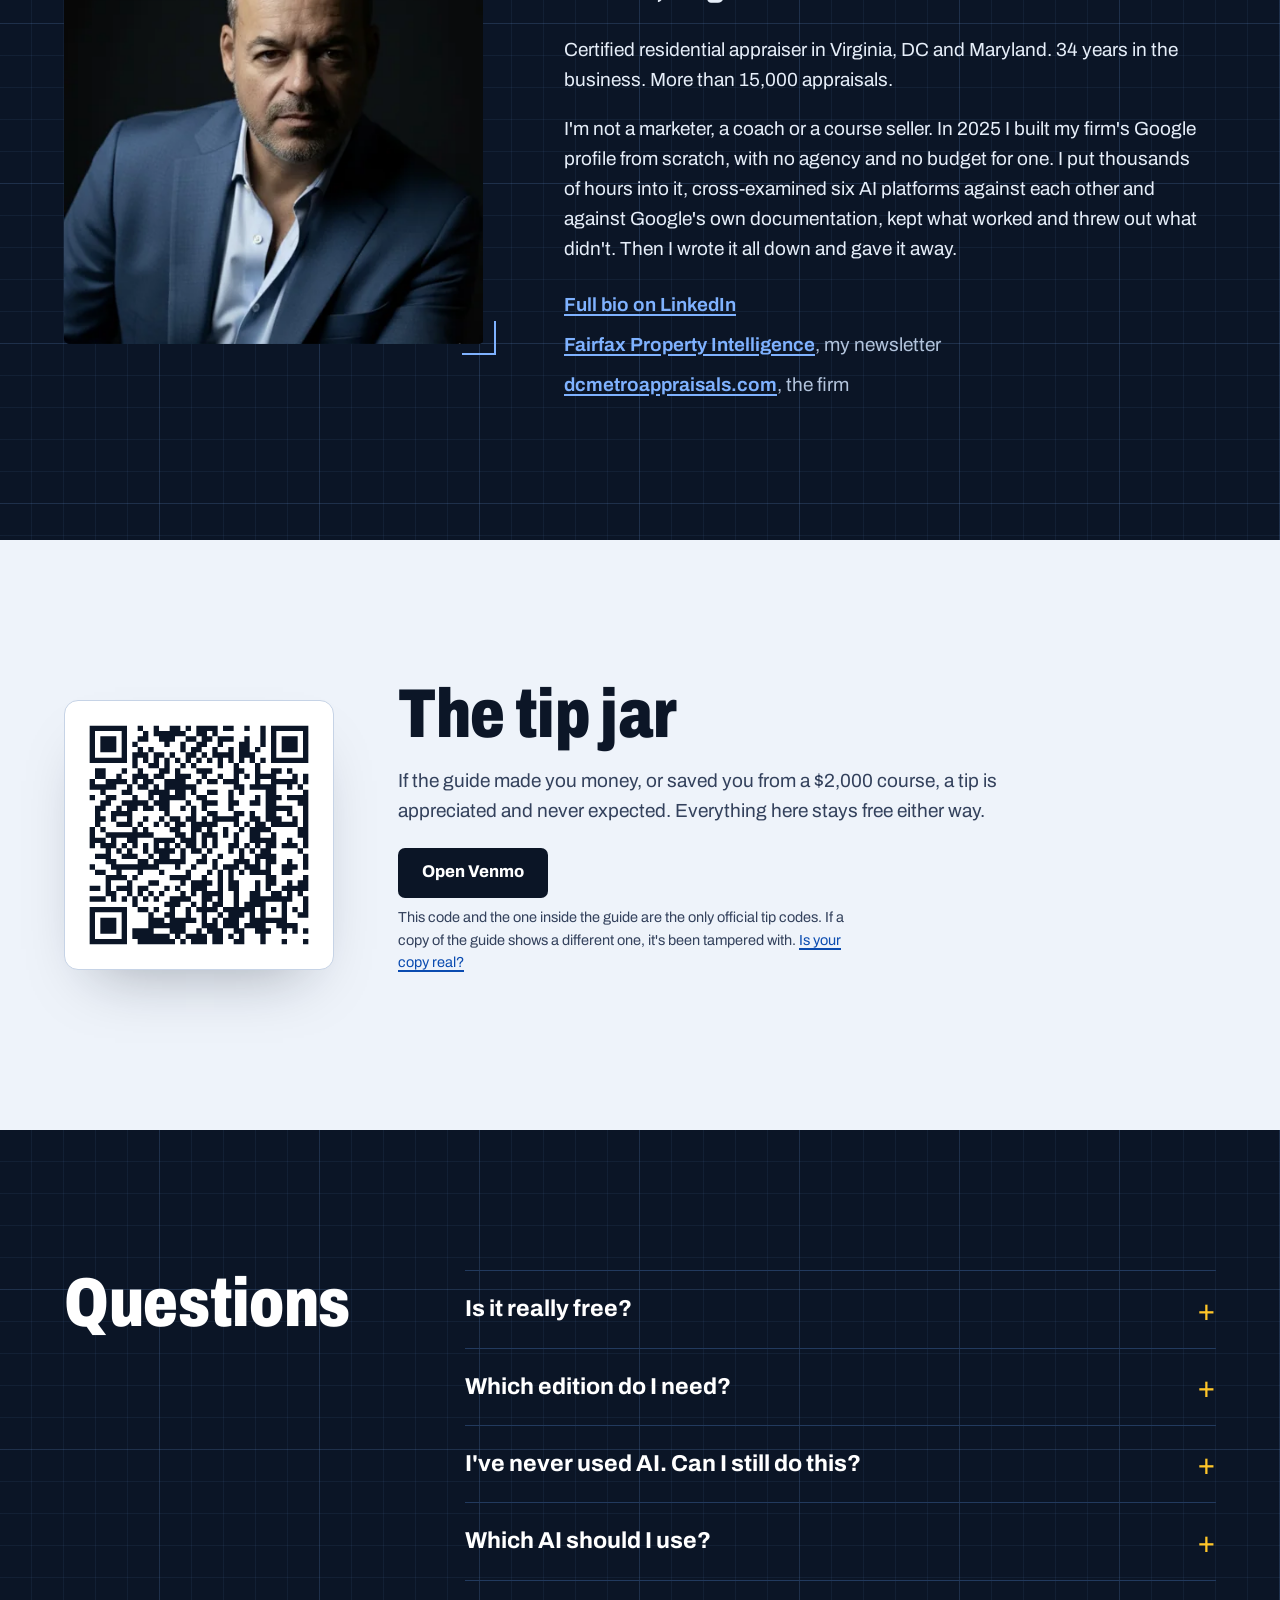
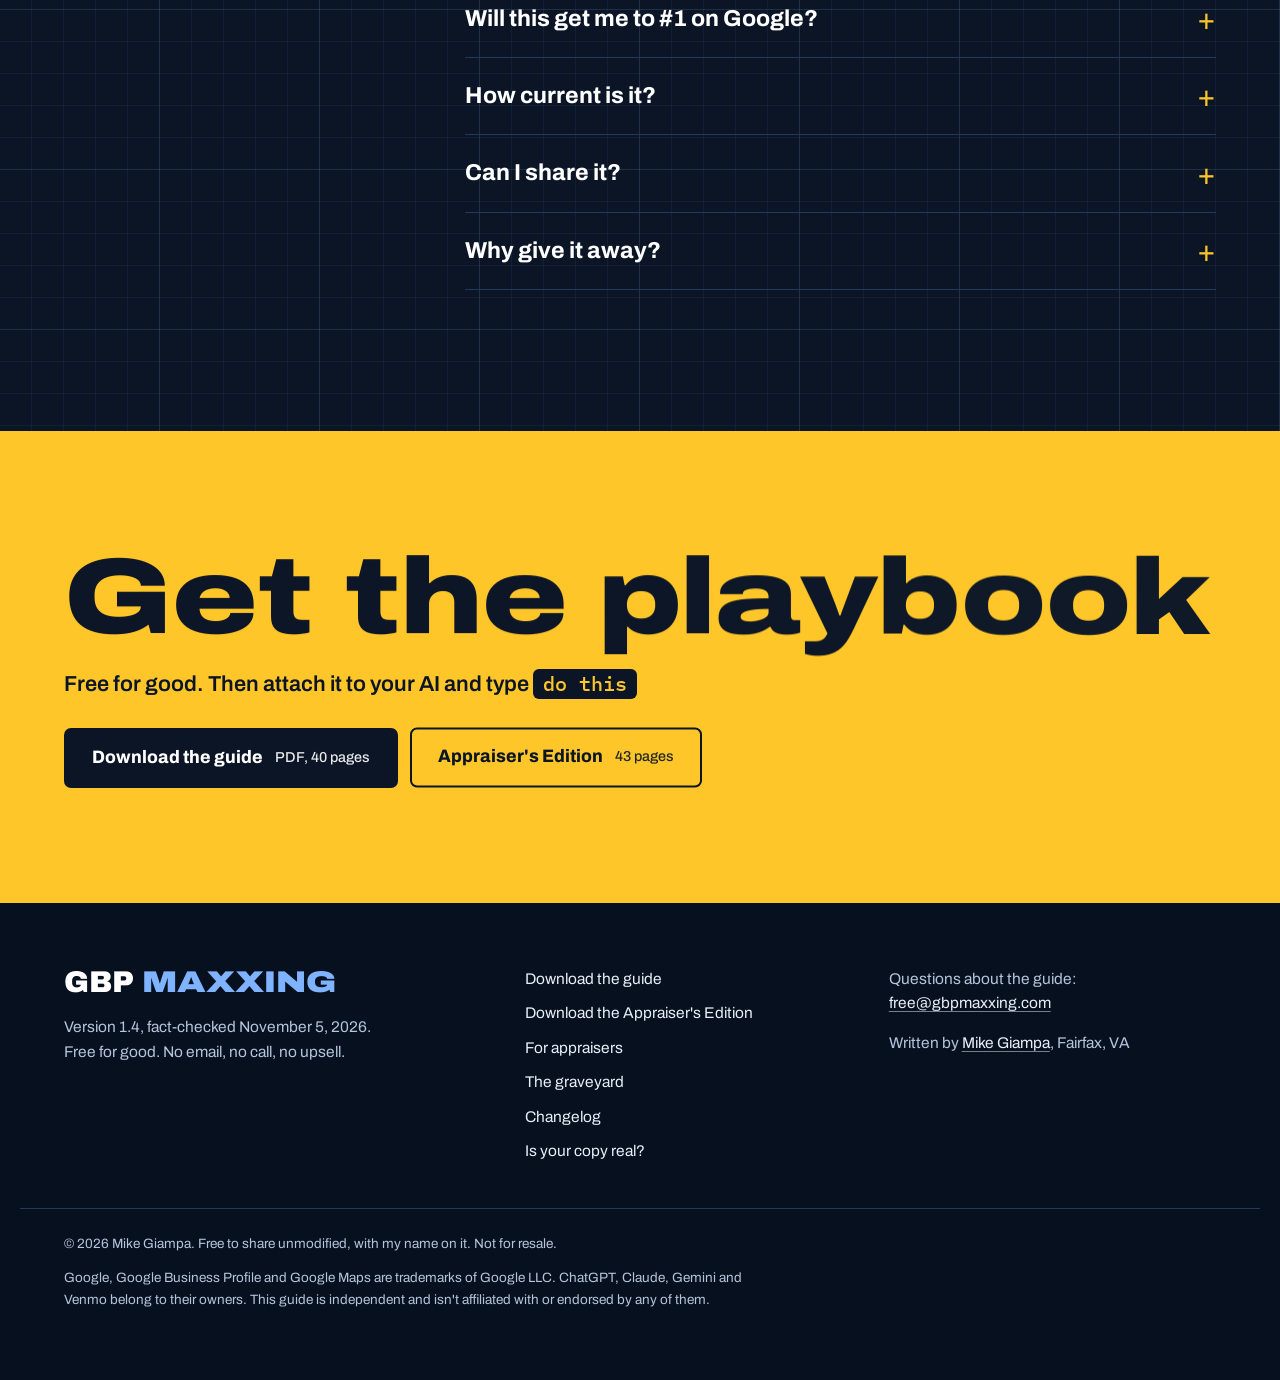
==== commit 49d6836d: "Speed, accessibility and layout-stability pass - Wordmark: no aria-label on a plain span (fixes Ligh" ====
--- a/index.html
+++ b/index.html
@@ -26,10 +26,11 @@
 <meta name="twitter:image" content="https://gbpmaxxing.com/assets/img/og-home.png">
 <link rel="icon" href="/favicon.ico" sizes="32x32">
 <link rel="icon" href="/assets/img/favicon.svg" type="image/svg+xml">
+<link rel="icon" href="/assets/img/icon-192.png" type="image/png" sizes="192x192">
 <link rel="apple-touch-icon" href="/assets/img/apple-touch-icon.png">
 <link rel="manifest" href="/site.webmanifest">
 <link rel="preload" href="/assets/fonts/archivo-latin-wdth-normal.woff2" as="font" type="font/woff2" crossorigin>
-<link rel="stylesheet" href="/assets/css/site.css?v=20261105e">
+<style>@font-face{font-family:Archivo Variable;font-style:normal;font-display:swap;font-weight:100 900;font-stretch:62% 125%;src:url(/assets/fonts/archivo-latin-wdth-normal.woff2) format("woff2-variations"),url(/assets/fonts/archivo-latin-wdth-normal.woff2) format("woff2")}@font-face{font-family:Plex Mono;font-style:normal;font-display:swap;font-weight:400;src:url(/assets/fonts/ibm-plex-mono-latin-400-normal.woff2) format("woff2")}@font-face{font-family:Plex Mono;font-style:normal;font-display:swap;font-weight:500;src:url(/assets/fonts/ibm-plex-mono-latin-500-normal.woff2) format("woff2")}:root{--navy: #0B1526;--navy-2: #0F1D34;--navy-3: #142846;--night: #07101E;--blue: #7FB2FF;--blue-ink: #0A4BB0;--yellow: #FFC629;--yellow-2: #FFD866;--vellum: #EEF3FA;--paper: #FBFCFE;--ink: #0B1526;--ink-2: #33415C;--on-dark: #E6EEF9;--on-dark-2: #B3C4DC;--rule-dark: #223A5E;--rule-light: #C6D3E6;--grid: rgba(127, 178, 255, .065);--grid-major: rgba(127, 178, 255, .11);--wrap: 1240px;--gutter: clamp(18px, 4.4vw, 44px);--f: "Archivo Variable", "Archivo", system-ui, -apple-system, "Segoe UI", Roboto, sans-serif;--mono: "Plex Mono", ui-monospace, SFMono-Regular, Menlo, Consolas, monospace;--ease: cubic-bezier(.2, .8, .2, 1)}*,*:before,*:after{box-sizing:border-box}html{-webkit-text-size-adjust:100%;scroll-padding-top:84px}body{margin:0;background:var(--navy);color:var(--on-dark);font-family:var(--f);font-size:clamp(17px,.55vw + 14.5px,19px);line-height:1.58;font-weight:400;font-stretch:100%;-webkit-font-smoothing:antialiased;-moz-osx-font-smoothing:grayscale;text-rendering:optimizeLegibility;overflow-x:clip}img,svg{max-width:100%}img{height:auto;display:block}a{color:inherit;text-underline-offset:.18em;text-decoration-thickness:1.5px}h1,h2,h3{margin:0;line-height:1.02;font-weight:800;text-wrap:balance}p{margin:0 0 1em;text-wrap:pretty}button{font:inherit}.wrap{max-width:var(--wrap);margin:0 auto;padding:0 var(--gutter)}.skip{position:absolute;left:-9999px;top:12px;z-index:100;background:var(--yellow);color:var(--navy);padding:10px 16px;border-radius:6px;font-weight:700}.skip:focus{left:12px}.vh{position:absolute!important;width:1px;height:1px;padding:0;margin:-1px;overflow:hidden;clip:rect(0 0 0 0);clip-path:inset(50%);white-space:nowrap;border:0}:focus-visible{outline:3px solid var(--yellow);outline-offset:3px;border-radius:4px}.vellum :focus-visible,.sub-body :focus-visible,.final :focus-visible{outline-color:var(--navy)}.navy,.sub-hero,.hero{background-color:var(--navy);background-image:linear-gradient(var(--grid-major) 1px,transparent 1px),linear-gradient(90deg,var(--grid-major) 1px,transparent 1px),linear-gradient(var(--grid) 1px,transparent 1px),linear-gradient(90deg,var(--grid) 1px,transparent 1px);background-size:160px 160px,160px 160px,32px 32px,32px 32px;background-position:-1px -1px}.vellum{background:var(--vellum);color:var(--ink)}.sec{position:relative;padding:clamp(80px,11vw,150px) 0}.sec,.hero,.sub-hero,.sub-body{overflow-x:clip}h2{font-size:clamp(38px,5.4vw,78px);font-stretch:76%;font-weight:860;letter-spacing:-.005em;line-height:.96;max-width:15ch}h2.h-wide{font-stretch:116%;font-weight:820;max-width:20ch;font-size:clamp(34px,4.6vw,66px)}.navy h2,.grave h2{color:#fff}.vellum h2{color:var(--ink)}.intro{font-size:clamp(18px,1.2vw + 8px,22px);color:var(--on-dark-2);max-width:54ch;margin-top:22px}.vellum .intro{color:var(--ink-2)}.btn{display:inline-flex;align-items:center;justify-content:center;gap:12px;min-height:50px;padding:12px 22px;border-radius:7px;border:2px solid transparent;font-family:var(--f);font-weight:760;font-stretch:96%;font-size:17px;line-height:1.1;text-decoration:none;cursor:pointer;white-space:nowrap;transition:background-color .2s,border-color .2s,transform .15s var(--ease),color .2s}.btn:active{transform:translateY(1px)}.btn-lg{min-height:60px;padding:14px 26px;font-size:18px}.btn-sm{min-height:40px;padding:8px 16px;font-size:15px}.btn-block{width:100%}.btn-meta{font-weight:500;font-size:.8em;opacity:.9;font-stretch:100%}.btn-primary{background:var(--yellow);color:var(--navy)}.btn-primary:hover{background:var(--yellow-2)}.btn-ghost{border-color:var(--blue);color:#fff;background:#0b1526e0}.btn-ghost:hover{background:#7fb2ff29}.btn-dark{background:var(--navy);color:#fff}.btn-dark:hover{background:var(--navy-3)}.btn-line{border-color:var(--navy);color:var(--navy);background:transparent}.btn-line:hover{background:#0b15260f}.cta-row,.act-row{display:flex;flex-wrap:wrap;gap:12px}.act-row{margin:22px 0 8px}.chip{display:inline-block;font-family:var(--mono);font-weight:500;font-size:.9em;line-height:1.35;padding:.06em .5em .1em;border-radius:6px;background:var(--navy);color:var(--yellow);white-space:nowrap;vertical-align:.04em}.chip-dark{background:#ffc6291a;border:1px solid rgba(255,198,41,.55)}.caret{display:inline-block;width:.5em;height:1.05em;margin-left:3px;vertical-align:-.18em;background:var(--yellow);animation:blink 1.05s steps(1) infinite}@keyframes blink{50%{opacity:0}}.tlink{color:var(--blue);font-weight:650}.tlink:hover{color:#fff}.site-head{position:fixed;inset:0 0 auto;z-index:50;transition:background-color .3s,box-shadow .3s,backdrop-filter .3s}.site-head.is-solid{background:#0b1526e6;-webkit-backdrop-filter:blur(12px);backdrop-filter:blur(12px);box-shadow:0 1px 0 var(--rule-dark)}.head-in{max-width:var(--wrap);margin:0 auto;padding:12px var(--gutter);display:flex;align-items:center;gap:26px}.mark{display:inline-flex;align-items:baseline;gap:.26em;font-weight:900;font-size:21px;line-height:1;color:#fff;text-decoration:none;letter-spacing:.005em}.mark-g{font-stretch:100%}.mark-m{font-stretch:125%;color:var(--blue)}.mark-lg{font-size:30px}.head-nav{display:none;gap:24px;margin-left:auto}.head-nav a{color:var(--on-dark-2);text-decoration:none;font-weight:600;font-size:15px}.head-nav a:hover{color:#fff}.head-in .btn{margin-left:auto}@media(min-width:920px){.head-nav{display:flex}.head-in .btn{margin-left:0}}.hero{position:relative;min-height:100svh;padding:clamp(96px,13vh,132px) 0 clamp(48px,7vh,80px);overflow:hidden;display:flex;align-items:center}.hero-stage{position:absolute;inset:0;z-index:0}.hero-canvas{position:absolute;inset:0;width:100%;height:100%;display:block;opacity:0;transition:opacity .5s ease}.hero-canvas.is-ready{opacity:1}.hero-shade{position:absolute;inset:0;pointer-events:none;background:linear-gradient(90deg,#0b1526e6,#0b15268c 32%,#0b152600 56%),linear-gradient(0deg,var(--navy) 0%,rgba(11,21,38,0) 26%),linear-gradient(180deg,#0b1526b3,#0b152600 18%)}.hero-in{position:relative;z-index:1;width:100%}.hero-title{display:block;margin:0}.wm{display:block;font-weight:900;line-height:.8;text-transform:uppercase;letter-spacing:-.012em}.wm-g,.wm-m{display:block;font-size:clamp(64px,11.6vw,178px)}.wm-g{color:#fff;font-stretch:100%}.wm-m{color:var(--blue);font-stretch:var(--wdth, 125%);margin-top:.02em;white-space:nowrap}.hero-sub{display:block;margin-top:clamp(16px,2.2vw,26px);font-size:clamp(23px,2.6vw,36px);font-weight:760;font-stretch:88%;color:#fff;line-height:1.12;letter-spacing:0;text-transform:none}.hero-grid{display:grid;grid-template-columns:minmax(0,1fr);gap:34px;margin-top:clamp(18px,2.4vw,30px)}.lede{font-size:clamp(18px,.7vw + 13px,21px);color:var(--on-dark);max-width:40ch}.hero .cta-row{margin:26px 0 20px}.dothis-line{font-size:17px;color:var(--on-dark-2)}.hero-cover{margin:0;justify-self:start}.hero-cover img{width:min(320px,56vw);border-radius:3px;transform:perspective(1300px) rotateY(-16deg) rotateX(7deg) rotate(1.5deg);box-shadow:0 50px 90px -20px #0009,0 0 0 1px #7fb2ff4d;transform-origin:40% 60%}@media(min-width:960px){.hero-grid{grid-template-columns:minmax(0,1.3fr) minmax(0,.7fr);align-items:start}.hero-cover{justify-self:end;margin-top:-28px}.hero-cover img{width:min(290px,22vw)}}.no-webgl{background:var(--navy) url(/assets/img/hero-still-wide.webp) center / cover no-repeat}@media(max-width:759px),(max-aspect-ratio:1/1){.no-webgl{background-image:url(/assets/img/hero-still-tall.webp);background-position:center bottom}}.split{display:grid;gap:52px;grid-template-columns:minmax(0,1fr)}@media(min-width:920px){.split{grid-template-columns:minmax(0,1.05fr) minmax(0,.95fr);align-items:center;gap:72px}}.copy p{color:var(--ink-2);max-width:54ch;font-size:clamp(17px,.5vw + 14.5px,19.5px)}.vellum .copy h2{margin-bottom:26px}.receipt-stage{display:flex;justify-content:center;padding:10px 0 30px}.receipt{position:relative;width:min(392px,100%);font-family:var(--mono);color:#1c2433}.r-paper{position:relative;background:var(--paper);padding:30px 28px 38px;box-shadow:0 40px 70px -24px #0b152652,0 2px #0b15260a;transform:rotate(1.2deg)}.r-paper:after{content:"";position:absolute;left:0;right:0;bottom:0;height:9px;background:linear-gradient(45deg,var(--vellum) 50%,transparent 50%) 0 100% / 14px 9px repeat-x,linear-gradient(-45deg,var(--vellum) 50%,transparent 50%) 0 100% / 14px 9px repeat-x}.r-head{text-align:center;font-weight:500;font-size:17px;text-transform:uppercase;letter-spacing:.06em;margin:0 0 4px}.r-sub{text-align:center;font-size:13px;color:#48536a;margin:0 0 20px}.r-items{list-style:none;margin:0;padding:14px 0 6px;border-top:1.5px dashed #9AA6BA}.r-items li,.r-total{display:flex;justify-content:space-between;gap:16px;font-size:15px;padding:7px 0}.r-items li span:last-child{text-align:right}.r-total{border-top:1.5px dashed #9AA6BA;margin:8px 0 0;padding-top:14px;font-weight:500;font-size:17px;text-transform:uppercase}.r-foot{text-align:center;font-size:12.5px;color:#48536a;margin:22px 0 0;text-transform:uppercase;letter-spacing:.04em}.stamp{position:absolute;right:-34px;bottom:-22px;z-index:2;display:grid;justify-items:center;gap:2px;background:var(--yellow);color:var(--navy);padding:14px 22px 12px;border-radius:8px;transform:rotate(-12deg);box-shadow:0 18px 36px -10px #0b152673;font-family:var(--f)}.stamp-big{font-size:56px;font-weight:900;font-stretch:125%;line-height:.9;letter-spacing:.01em}.stamp-small{font-family:var(--mono);font-size:12.5px;font-weight:500}.proof-grid{display:grid;gap:54px;margin-top:46px}@media(min-width:980px){.proof-grid{grid-template-columns:minmax(0,.86fr) minmax(0,1.14fr);align-items:start;gap:72px}}.proof-list{list-style:none;margin:0;padding:0;display:grid;gap:28px}.proof-list li{font-size:clamp(17px,.5vw + 14.5px,19px);color:var(--on-dark-2);border-top:1px solid var(--rule-dark);padding-top:20px}.proof-list strong{display:block;font-size:clamp(28px,3vw,42px);font-stretch:84%;font-weight:850;color:#fff;line-height:1.04;margin-bottom:8px}.chart{margin:0}.chart svg{width:100%;height:auto;display:block;overflow:visible}.chart figcaption{font-size:14.5px;color:var(--on-dark-2);margin-top:16px;max-width:64ch}.how-head{margin-bottom:clamp(30px,4vw,56px)}.how-body{position:relative}.step{position:relative;padding:30px 0 30px 26px;border-top:1px solid var(--rule-dark)}.step:before{content:"";position:absolute;left:0;top:34px;bottom:34px;width:4px;border-radius:2px;background:var(--rule-dark);transition:background-color .35s}.step.is-on:before{background:var(--yellow)}.step h3{font-size:clamp(30px,3.2vw,44px);font-stretch:112%;color:#fff;margin-bottom:12px}.step p{color:var(--on-dark);max-width:46ch}.step .ch{color:var(--blue);font-size:15px;font-weight:600;margin:0}.how-phone-col{position:sticky;top:76px;z-index:0;align-self:start}.ph-note{text-align:center;font-size:13px;color:var(--on-dark-2);margin:12px 0 0}.phone{position:relative;width:min(330px,74vw);margin:0 auto;padding:12px;border:2px solid var(--blue);border-radius:42px;background:var(--navy-2);box-shadow:0 0 0 8px #7fb2ff0f,0 50px 80px -30px #0009}.ph-notch{position:absolute;top:18px;left:50%;width:76px;height:20px;margin-left:-38px;border-radius:12px;background:var(--navy);border:1.5px solid var(--blue);z-index:2}.ph-screen{position:relative;border-radius:32px;overflow:hidden;background:#f3f6fb;color:var(--ink);padding:48px 12px 14px;height:clamp(500px,64vh,620px)}.ph-search{display:flex;align-items:center;gap:8px;background:#fff;border:1px solid #CFD9E8;border-radius:22px;padding:9px 14px;font-size:15px;font-weight:600;color:var(--ink)}.ph-mag{width:13px;height:13px;border:2px solid var(--ink-2);border-radius:50%;position:relative;flex:none}.ph-mag:after{content:"";position:absolute;width:6px;height:2px;background:var(--ink-2);right:-5px;bottom:-3px;transform:rotate(45deg)}.ph-map{margin:10px 0;border-radius:14px;overflow:hidden;background:#e4ebf5;border:1px solid #D3DCEA}.ph-map-svg{display:block;width:100%;height:auto}.ph-map .roads path{stroke:#fff;stroke-width:7;fill:none}.ph-map .blocks rect{fill:#d2dcea}.ph-map .radius{fill:#0a4bb012;stroke:var(--blue-ink);stroke-width:1.5;stroke-dasharray:4 4;opacity:0;transition:opacity .5s}.ph-map .me{fill:var(--blue-ink);stroke:#fff;stroke-width:2.5;opacity:0;transition:opacity .5s}.ph-map .pin path{fill:#50607a;transition:fill .4s}.ph-map .pin circle{fill:#fff}.ph-map .pin-you path{fill:#50607a}.ph-map .pin-you{transition:transform .5s var(--ease)}.ph-results{position:relative;list-style:none;margin:0;padding:0;height:198px}.res{position:absolute;left:0;right:0;top:0;height:60px;display:grid;grid-template-columns:1fr auto;grid-template-rows:auto auto;column-gap:8px;background:#fff;border:1px solid #D6DFEC;border-radius:12px;padding:8px 12px;transition:transform .7s var(--ease),border-color .4s,box-shadow .4s}.res-name{font-weight:760;font-size:15px}.res-meta{font-size:13px;color:var(--ink-2);display:inline-flex;align-items:center;gap:6px;justify-self:end}.res-tag{grid-column:1 / -1;font-size:12.5px;color:var(--ink-2);white-space:nowrap;overflow:hidden;text-overflow:ellipsis;border-radius:4px;transition:background-color .4s,color .4s}.stars{width:58px;height:11px;background:linear-gradient(90deg,#E5A800 var(--fill, 86%),#C9D2DF var(--fill, 86%));-webkit-mask:url("data:image/svg+xml,%3Csvg xmlns='http://www.w3.org/2000/svg' viewBox='0 0 60 11'%3E%3Cg fill='%23000'%3E%3Cpath d='M5.5 0l1.6 3.6 3.9.4-2.9 2.6.8 3.9L5.5 8.5 2.1 10.5l.8-3.9L0 4l3.9-.4z'/%3E%3Cpath transform='translate(12)' d='M5.5 0l1.6 3.6 3.9.4-2.9 2.6.8 3.9L5.5 8.5 2.1 10.5l.8-3.9L0 4l3.9-.4z'/%3E%3Cpath transform='translate(24)' d='M5.5 0l1.6 3.6 3.9.4-2.9 2.6.8 3.9L5.5 8.5 2.1 10.5l.8-3.9L0 4l3.9-.4z'/%3E%3Cpath transform='translate(36)' d='M5.5 0l1.6 3.6 3.9.4-2.9 2.6.8 3.9L5.5 8.5 2.1 10.5l.8-3.9L0 4l3.9-.4z'/%3E%3Cpath transform='translate(48)' d='M5.5 0l1.6 3.6 3.9.4-2.9 2.6.8 3.9L5.5 8.5 2.1 10.5l.8-3.9L0 4l3.9-.4z'/%3E%3C/g%3E%3C/svg%3E") center / 100% 100% no-repeat;mask:url("data:image/svg+xml,%3Csvg xmlns='http://www.w3.org/2000/svg' viewBox='0 0 60 11'%3E%3Cg fill='%23000'%3E%3Cpath d='M5.5 0l1.6 3.6 3.9.4-2.9 2.6.8 3.9L5.5 8.5 2.1 10.5l.8-3.9L0 4l3.9-.4z'/%3E%3Cpath transform='translate(12)' d='M5.5 0l1.6 3.6 3.9.4-2.9 2.6.8 3.9L5.5 8.5 2.1 10.5l.8-3.9L0 4l3.9-.4z'/%3E%3Cpath transform='translate(24)' d='M5.5 0l1.6 3.6 3.9.4-2.9 2.6.8 3.9L5.5 8.5 2.1 10.5l.8-3.9L0 4l3.9-.4z'/%3E%3Cpath transform='translate(36)' d='M5.5 0l1.6 3.6 3.9.4-2.9 2.6.8 3.9L5.5 8.5 2.1 10.5l.8-3.9L0 4l3.9-.4z'/%3E%3Cpath transform='translate(48)' d='M5.5 0l1.6 3.6 3.9.4-2.9 2.6.8 3.9L5.5 8.5 2.1 10.5l.8-3.9L0 4l3.9-.4z'/%3E%3C/g%3E%3C/svg%3E") center / 100% 100% no-repeat}.stars.s4{--fill: 82%}.stars.s5{--fill: 100%}.res-a{transform:translateY(0)}.res-b{transform:translateY(68px)}.res-you{transform:translateY(136px)}.ph-ai{position:absolute;left:12px;right:12px;bottom:14px;background:var(--navy);color:#fff;border-radius:14px;padding:12px 14px;font-size:13.5px;line-height:1.45;transform:translateY(130%);opacity:0;transition:transform .6s var(--ease),opacity .4s}.ph-ai-k{display:block;font-family:var(--mono);font-size:12px;color:var(--yellow);margin-bottom:4px}.phone[data-step="1"] .res-you .res-tag{background:#fff1c2;color:var(--ink)}.phone[data-step="2"] .radius,.phone[data-step="2"] .me{opacity:1}.phone[data-step="3"] .res-you,.phone[data-step="4"] .res-you{transform:translateY(0);border-color:#e5a800;box-shadow:0 10px 24px -12px #e5a800b3}.phone[data-step="3"] .res-a,.phone[data-step="4"] .res-a{transform:translateY(68px)}.phone[data-step="3"] .res-b,.phone[data-step="4"] .res-b{transform:translateY(136px)}.phone[data-step="3"] .pin-you path,.phone[data-step="4"] .pin-you path{fill:#e5a800}.phone[data-step="3"] .pin-you,.phone[data-step="4"] .pin-you{transform:translate(176px,74px) scale(1.35)}.phone[data-step="4"] .ph-ai{transform:none;opacity:1}@media(min-width:980px){.how-body{display:grid;grid-template-columns:minmax(0,1fr) minmax(0,.92fr);gap:80px}.how-phone-col{grid-column:2;grid-row:1}.how-steps{grid-column:1;grid-row:1}.step{min-height:62vh;display:flex;flex-direction:column;justify-content:center}.how-steps .step:last-child{min-height:74vh}}@media(max-width:979px){.how-phone-col{top:62px}.phone{width:min(236px,60vw);border-radius:32px;padding:8px}.ph-screen{height:min(420px,50vh);border-radius:25px;padding:38px 9px 10px}.ph-notch{top:13px;width:56px;height:15px;margin-left:-28px}.ph-search{font-size:13px;padding:7px 11px}.ph-results{height:164px}.res{height:50px;padding:5px 9px;border-radius:10px}.res-name{font-size:13px}.res-meta,.res-tag{font-size:11px}.stars{width:48px;height:9px}.res-b{transform:translateY(56px)}.res-you{transform:translateY(112px)}.phone[data-step="3"] .res-a,.phone[data-step="4"] .res-a{transform:translateY(56px)}.phone[data-step="3"] .res-b,.phone[data-step="4"] .res-b{transform:translateY(112px)}.ph-ai{font-size:11.5px;padding:9px 11px;left:9px;right:9px;bottom:10px}.ph-note{display:none}.how-steps{position:relative;z-index:2;margin-top:6vh}.how-steps .step{background:var(--navy-2);border:1px solid var(--rule-dark);border-radius:12px;padding:20px 18px 20px 30px;margin:0 0 44vh;box-shadow:0 -24px 40px -12px #07101ed9}.how-steps .step:last-child{margin-bottom:8vh}.step:before{left:13px;top:22px;bottom:22px}.step h3{font-size:28px}.step p{font-size:16.5px}}.grave{background:var(--night);padding-bottom:0;overflow:hidden}.grave .intro{color:var(--on-dark-2)}.grave:before{content:"";position:absolute;inset:0;pointer-events:none;background:radial-gradient(ellipse 60% 30% at 20% 88%,rgba(127,178,255,.1),transparent 70%),radial-gradient(ellipse 50% 26% at 78% 92%,rgba(127,178,255,.08),transparent 70%);animation:fog 18s ease-in-out infinite alternate}@keyframes fog{to{transform:translate(4%)}}.stones{position:relative;display:grid;grid-template-columns:repeat(2,minmax(0,1fr));gap:14px;margin-top:54px;align-items:end;overflow:hidden;padding-top:30px}@media(min-width:900px){.stones{grid-template-columns:repeat(4,minmax(0,1fr));gap:26px}}.stone-face{position:relative;text-align:center;padding:clamp(44px,6vw,70px) clamp(12px,1.6vw,22px) 28px;border:2px solid var(--blue);border-bottom:0;border-radius:50% 50% 0 0/22% 22% 0 0;background:linear-gradient(180deg,#7fb2ff1a,#7fb2ff06);min-height:clamp(250px,26vw,330px)}.stone-face:before{content:"";position:absolute;top:18px;left:50%;width:2px;height:22px;margin-left:-1px;background:var(--blue);opacity:.7}.stone-face:after{content:"";position:absolute;top:25px;left:50%;width:14px;height:2px;margin-left:-7px;background:var(--blue);opacity:.7}.stone h3{font-size:clamp(19px,1.7vw,25px);font-stretch:86%;color:#fff}.stone-date{font-family:var(--mono);font-size:clamp(12px,1vw,14px);color:var(--yellow);margin:12px 0 10px}.stone-ep{font-size:clamp(14px,1.1vw,15.5px);color:var(--on-dark-2);margin:0;line-height:1.45}.ground{height:clamp(70px,9vw,110px);border-top:2px solid var(--blue);background:repeating-linear-gradient(-45deg,rgba(127,178,255,.1) 0 2px,transparent 2px 14px)}.grave-more{margin:28px 0 46px}.dothis .copy>p{color:var(--ink-2)}.steps{counter-reset:s;list-style:none;padding:0;margin:28px 0 22px;display:grid;gap:16px}.steps li{counter-increment:s;position:relative;padding-left:58px;min-height:42px;font-size:clamp(17px,.5vw + 14.5px,19.5px);color:var(--ink-2)}.steps li:before{content:counter(s);position:absolute;left:0;top:-3px;width:42px;height:42px;border-radius:50%;background:var(--navy);color:var(--yellow);font-weight:900;font-size:19px;display:grid;place-items:center}.steps strong{color:var(--ink)}.mp{margin-top:26px;border-top:1px solid var(--rule-light);padding-top:16px}.mp summary{cursor:pointer;font-weight:760;color:var(--ink);list-style:none;display:inline-flex;gap:10px;align-items:center}.mp summary::-webkit-details-marker{display:none}.mp summary:before{content:"+";display:grid;place-items:center;width:26px;height:26px;border-radius:50%;border:2px solid var(--ink);font-weight:600;line-height:1;transition:transform .2s}.mp[open] summary:before{transform:rotate(45deg)}.mp-body{font-family:var(--mono);font-size:14px;line-height:1.6;color:var(--ink);background:#fff;border:1px solid var(--rule-light);border-left:4px solid var(--blue-ink);padding:18px;margin:14px 0}.mp-body p:last-child{margin:0}.chat-col{min-width:0}.chat{background:#fff;border:1px solid var(--rule-light);border-radius:20px;box-shadow:0 40px 80px -30px #0b152659;overflow:hidden;color:var(--ink);font-size:16px}.chat-top{display:flex;align-items:center;gap:10px;padding:14px 20px;border-bottom:1px solid var(--rule-light);font-weight:760}.chat-dot{width:10px;height:10px;border-radius:50%;background:#2f9e66}.chat-body{position:relative;padding:20px;display:grid;gap:12px;min-height:440px;align-content:start}.m{max-width:88%;padding:12px 15px;border-radius:16px}.m-file{justify-self:end;display:flex;align-items:center;gap:12px;background:var(--vellum);border:1px solid var(--rule-light)}.m-file small{display:block;font-size:13px;color:var(--ink-2)}.pdf-ico{background:#b42318;color:#fff;font-weight:800;font-size:11.5px;padding:8px 7px;border-radius:5px;letter-spacing:.03em}.m-user{justify-self:end;background:var(--navy);color:#fff;font-family:var(--mono);font-size:17px;border-bottom-right-radius:5px}.m-ai{justify-self:start;background:var(--vellum);border-bottom-left-radius:5px}.m-ai p{margin:0 0 8px}.m-ai ol{margin:0;padding-left:22px}.m-ai li{margin-bottom:3px}.m-dots{position:absolute;left:20px;display:none;gap:5px;padding:14px 16px;background:var(--vellum);border-radius:16px}.m-dots i{width:7px;height:7px;border-radius:50%;background:var(--ink-2);animation:dot 1s infinite ease-in-out}.m-dots i:nth-child(2){animation-delay:.15s}.m-dots i:nth-child(3){animation-delay:.3s}@keyframes dot{0%,to{opacity:.3;transform:translateY(0)}50%{opacity:1;transform:translateY(-3px)}}.chat.is-thinking .m-dots{display:inline-flex}.chat-in{display:flex;justify-content:space-between;align-items:center;margin:0 16px 16px;padding:12px 14px;border:1px solid var(--rule-light);border-radius:16px;color:var(--ink-2)}.chat-send{width:30px;height:30px;border-radius:50%;background:var(--navy);position:relative}.chat-send:after{content:"";position:absolute;left:11px;top:12px;width:7px;height:7px;border-left:2.2px solid #fff;border-top:2.2px solid #fff;transform:rotate(45deg)}.chat-note{font-size:14px;color:var(--ink-2);text-align:center;margin:12px 0 0}@media(min-width:920px){.split-chat{grid-template-columns:minmax(0,1fr) minmax(0,.92fr)}}.inside{overflow:hidden}.reel{overflow-x:auto;overscroll-behavior-x:contain;scroll-snap-type:x mandatory;-webkit-overflow-scrolling:touch;scrollbar-width:none;margin-top:44px;padding-bottom:6px}.reel::-webkit-scrollbar{display:none}.reel-track{display:flex;gap:18px;width:max-content;padding:0 var(--gutter)}.part{scroll-snap-align:center;flex:none;width:min(350px,84vw);border:1.5px solid var(--rule-dark);border-radius:12px;padding:26px 24px 24px;background:#0f1d34d1;position:relative}.part-appr{border-color:var(--yellow)}.part-tools{border-style:dashed}.pn{font-size:120px;font-weight:900;font-stretch:62%;line-height:.78;margin:0 0 18px;color:transparent;-webkit-text-stroke:1.6px var(--blue);letter-spacing:-.01em}.part-appr .pn{-webkit-text-stroke-color:var(--yellow)}.part h3{font-size:25px;font-stretch:90%;color:#fff;margin-bottom:16px;line-height:1.1}.part h3 .pk{display:block;font-size:14.5px;font-weight:650;font-stretch:100%;color:var(--blue);margin-bottom:6px}.part-appr h3 .pk{color:var(--yellow)}.part ol,.part ul{margin:0;padding-left:30px;color:var(--on-dark-2);font-size:15.5px;line-height:1.45}.part li{margin-bottom:7px}.part ol li::marker{color:var(--blue);font-weight:700;font-size:14px}.reel-hint{font-size:14px;color:var(--on-dark-2);margin:16px var(--gutter) 0}@media(min-width:980px){.reel-hint{display:none}}.reel.is-pinned{overflow:visible;scroll-snap-type:none}.for{overflow:hidden}.trades{display:flex;flex-wrap:wrap;gap:.04em .32em;margin:34px 0;font-size:clamp(34px,5.4vw,86px);font-weight:880;line-height:.9;color:var(--ink);text-transform:uppercase;will-change:transform}.trades .t{display:inline-block;flex:none;white-space:nowrap}.t1{font-stretch:62%}.t2{font-stretch:125%;font-weight:820}.t3{font-stretch:84%}.t0{font-stretch:108%}.for-copy{font-size:clamp(18px,.6vw + 14px,21px);color:var(--ink-2);max-width:56ch}.appr-box{margin-top:54px;max-width:900px;border-radius:14px;padding:clamp(26px,4vw,48px);color:var(--on-dark);background-color:var(--navy);background-image:linear-gradient(var(--grid) 1px,transparent 1px),linear-gradient(90deg,var(--grid) 1px,transparent 1px);background-size:28px 28px}.appr-box h3{font-size:clamp(26px,2.6vw,36px);font-stretch:92%;color:#fff;margin-bottom:14px}.appr-box p{color:var(--on-dark);max-width:62ch}.about-grid{display:grid;gap:44px;align-items:center}@media(min-width:960px){.about-grid{grid-template-columns:minmax(0,420px) minmax(0,1fr);gap:80px}}.portrait{position:relative;margin:0;max-width:460px}.portrait img{width:100%;border-radius:6px}.portrait:before,.portrait:after{content:"";position:absolute;width:34px;height:34px;border-color:var(--blue);border-style:solid}.portrait:before{top:-12px;left:-12px;border-width:2px 0 0 2px}.portrait:after{bottom:-12px;right:-12px;border-width:0 2px 2px 0}.about-copy h2{margin-bottom:24px}.about-lead{font-size:clamp(24px,2.3vw,33px);font-weight:760;font-stretch:90%;color:#fff;line-height:1.18}.about-copy p{color:var(--on-dark);max-width:58ch}.about-links{list-style:none;padding:0;margin:26px 0 0;display:grid;gap:10px;color:var(--on-dark-2)}.about-links a{color:var(--blue);font-weight:650}.about-links a:hover{color:#fff}.tip-grid{display:grid;gap:34px;align-items:center}@media(min-width:820px){.tip-grid{grid-template-columns:270px minmax(0,1fr);gap:64px}}.qr{display:block;width:min(270px,72vw);background:#fff;padding:14px;border-radius:14px;border:1px solid var(--rule-light);box-shadow:0 30px 60px -30px #0b152659}.qr svg{width:100%;height:auto;display:block}.qr-sm{width:100%}.tip h2{margin-bottom:18px}.tip p{color:var(--ink-2);max-width:56ch}.fine{font-size:14.5px;color:var(--ink-2)}.tip .fine a,.sub-card .fine a{color:var(--blue-ink)}.faq-grid{display:grid;gap:34px}@media(min-width:980px){.faq-grid{grid-template-columns:minmax(0,.62fr) minmax(0,1.38fr);gap:64px}}.faq-list details{border-top:1px solid var(--rule-dark);padding:20px 0}.faq-list details:last-child{border-bottom:1px solid var(--rule-dark)}.faq-list summary{cursor:pointer;list-style:none;display:flex;justify-content:space-between;align-items:center;gap:18px;font-size:clamp(19px,.8vw + 14px,23px);font-weight:720;color:#fff}.faq-list summary::-webkit-details-marker{display:none}.faq-list summary:after{content:"+";flex:none;color:var(--yellow);font-size:30px;font-weight:400;line-height:.8;transition:transform .2s}.faq-list details[open] summary:after{transform:rotate(45deg)}.faq-list p{margin:14px 0 0;color:var(--on-dark);max-width:64ch}.final{background:var(--yellow);color:var(--navy);padding:clamp(70px,9vw,120px) 0}.final h2{color:var(--navy);font-size:clamp(46px,8.4vw,132px);font-stretch:125%;max-width:none;letter-spacing:-.01em}.final p{font-size:clamp(18px,.6vw + 14px,22px);margin:18px 0 26px;font-weight:600}.final .chip-dark{background:var(--navy);color:var(--yellow);border:0}.final .btn-primary{background:var(--navy);color:#fff}.final .btn-primary:hover{background:var(--navy-3)}.final .btn-ghost{border-color:var(--navy);color:var(--navy);background:transparent}.final .btn-ghost:hover{background:#0b152614}.final-sm h2{font-size:clamp(40px,6vw,88px)}.site-foot{background:var(--night);color:var(--on-dark-2);padding:64px 0 calc(110px + env(safe-area-inset-bottom));font-size:15.5px}@media(min-width:920px){.site-foot{padding-bottom:56px}}.foot-grid{display:grid;gap:36px}@media(min-width:920px){.foot-grid{grid-template-columns:1.3fr 1fr 1fr}}.foot-mark p{margin-top:16px}.foot-nav{display:grid;gap:10px;align-content:start}.foot-nav a,.foot-contact a{color:var(--on-dark);text-decoration:none}.foot-contact a{text-decoration:underline;text-decoration-color:#e6eef980}.foot-nav a:hover,.foot-contact a:hover{text-decoration:underline;text-decoration-color:currentColor;color:#fff}.foot-legal{margin-top:44px;padding-top:24px;border-top:1px solid var(--rule-dark);font-size:13.5px}.foot-legal p{max-width:90ch}.dock{position:fixed;left:0;right:0;bottom:0;z-index:45;padding:10px var(--gutter) calc(10px + env(safe-area-inset-bottom));background:#0b1526f0;-webkit-backdrop-filter:blur(10px);backdrop-filter:blur(10px);border-top:1px solid var(--rule-dark);transform:translateY(110%);transition:transform .35s var(--ease)}.dock.is-on{transform:none}.dock .btn{width:100%}@media(min-width:920px){.dock{display:none}}.route{display:none}@media(min-width:1400px){.route{position:fixed;left:22px;top:50%;transform:translateY(-50%);z-index:30;display:flex;flex-direction:column;gap:18px;padding:6px 0}.route-line{position:absolute;left:5px;top:0;bottom:0;width:2px;background:var(--rule-dark);border-radius:1px}.route-fill{position:absolute;inset:0;background:var(--blue);transform-origin:top;transform:scaleY(0);border-radius:1px}.route-pt{position:relative;display:flex;align-items:center;gap:12px;text-decoration:none}.route-pt:before{content:"";width:12px;height:12px;border-radius:50%;background:var(--navy);border:2px solid var(--blue);transition:background-color .3s,border-color .3s,transform .3s}.route-pt.is-on:before{background:var(--yellow);border-color:var(--yellow);transform:scale(1.25)}.route-lbl{font-size:13px;font-weight:650;color:var(--on-dark-2);opacity:0;transform:translate(-4px);transition:opacity .2s,transform .2s;white-space:nowrap;background:#0b1526e6;padding:3px 8px;border-radius:5px}.route-pt:hover .route-lbl,.route-pt:focus-visible .route-lbl,.route-pt.is-on .route-lbl{opacity:1;transform:none}.route.on-light .route-lbl{color:var(--ink);background:#eef3faf2}}.sub-hero{padding:clamp(118px,15vh,160px) 0 clamp(52px,7vw,84px)}.crumbs ol{list-style:none;display:flex;flex-wrap:wrap;gap:8px;padding:0;margin:0 0 22px;font-size:15px;color:var(--on-dark-2)}.crumbs li+li:before{content:"/";margin-right:8px;color:var(--blue)}.crumbs a{color:var(--blue);font-weight:600}.sub-hero h1{font-size:clamp(40px,6vw,86px);font-stretch:82%;font-weight:870;color:#fff;max-width:17ch;line-height:.98}.sub-lede{font-size:clamp(18px,.8vw + 14px,23px);color:var(--on-dark);max-width:54ch;margin:22px 0 0}.nf .cta-row{margin-top:32px}.nf{min-height:72vh;display:flex;align-items:center}.sub-body{background:var(--vellum);color:var(--ink);padding:clamp(56px,7vw,96px) 0 clamp(72px,9vw,120px)}.prose h2{font-size:clamp(28px,3vw,42px);font-stretch:88%;color:var(--ink);margin:52px 0 18px;max-width:26ch;line-height:1.04}.prose>h2:first-child,.prose .sub-split>div>h2:first-child,.release:first-child h2{margin-top:0}.prose p,.prose li{color:var(--ink-2);max-width:68ch}.prose li{margin-bottom:8px}.prose a:not(.btn){color:var(--blue-ink)}.prose strong{color:var(--ink)}.sub-split{display:grid;gap:44px}@media(min-width:980px){.sub-split{grid-template-columns:minmax(0,1fr) 320px;gap:64px;align-items:start}}.sub-card{background:#fff;border:1px solid var(--rule-light);border-radius:14px;padding:20px;display:grid;gap:12px;align-self:start}@media(min-width:980px){.sub-card{position:sticky;top:96px}}.sub-card img{border-radius:4px;box-shadow:0 20px 40px -20px #0b152673}.sub-card .fine{margin:0}.grave-table{border-bottom:1px solid var(--rule-light)}.gt-row{display:grid;gap:6px 36px;padding:22px 0;border-top:1px solid var(--rule-light)}@media(min-width:820px){.gt-row{grid-template-columns:280px minmax(0,1fr)}}.gt-name h3{font-size:22px;font-stretch:90%;color:var(--ink);line-height:1.15}.gt-date{font-family:var(--mono);font-size:14px;color:var(--blue-ink);margin:6px 0 0}.gt-body p{margin-bottom:.6em}.gt-body p:last-child{margin-bottom:0}.chap-list{padding-left:34px}.chap-list li::marker{font-weight:800;color:var(--blue-ink)}.checks{padding-left:26px}.checks li{margin-bottom:14px}.checks li::marker{font-weight:800;color:var(--blue-ink)}.release+.release{margin-top:56px}.rel-date{display:block;font-family:var(--mono);font-weight:500;font-stretch:100%;font-size:16px;color:var(--blue-ink);margin-top:10px}.src li{font-size:16px}.sub-body .chip{font-size:.86em}.ch{display:inline-block;will-change:transform}.wd{display:inline-block;white-space:nowrap}.ticker{position:relative;background:var(--navy);padding:clamp(34px,5vw,60px) 0 clamp(44px,6vw,72px);overflow:hidden}.tape{display:flex;white-space:nowrap;font-family:var(--f);font-weight:900;font-stretch:72%;text-transform:uppercase;font-size:clamp(30px,4.6vw,64px);line-height:1;padding:.26em 0 .3em;width:110%;margin-left:-5%}.tape-track{display:flex;align-items:center;flex:none;will-change:transform}.tape span{padding:0 .08em}.tape-a{background:var(--yellow);color:var(--navy);transform:rotate(-2.4deg);position:relative;z-index:2;box-shadow:0 22px 44px -18px #000000bf}.tape-b{background:var(--navy-2);color:var(--blue);border-top:2px solid var(--blue);border-bottom:2px solid var(--blue);transform:rotate(1.7deg);margin-top:-12px}.tpin{display:inline-block;flex:none;width:.4em;height:.4em;margin:0 .7em;border-radius:50% 50% 50% 0;transform:rotate(-45deg);background:currentColor}.cursor-dot,.cursor-ring{position:fixed;left:0;top:0;pointer-events:none;z-index:9999;border-radius:50%;opacity:0;transition:opacity .3s,width .25s,height .25s,margin .25s,background-color .25s,border-color .25s}.cursor-dot{width:8px;height:8px;margin:-4px 0 0 -4px;background:var(--yellow);mix-blend-mode:normal}.cursor-ring{width:40px;height:40px;margin:-20px 0 0 -20px;border:1.5px solid var(--blue)}.has-cursor .cursor-dot,.has-cursor .cursor-ring{opacity:1}.cursor-ring.is-hot{width:70px;height:70px;margin:-35px 0 0 -35px;border-color:var(--yellow);background:#ffc62924}.stone{transform-origin:50% 100%}@media(max-width:700px){.wm-g,.wm-m{font-size:13.4vw}.hero{align-items:flex-start}.hero-cover{display:none}.hero-shade{background:linear-gradient(180deg,rgba(11,21,38,.9) 0%,rgba(11,21,38,.84) 60%,rgba(11,21,38,.05) 76%,rgba(11,21,38,.05) 94%,var(--navy) 100%)}.hero .btn-lg{width:100%;justify-content:space-between}.res-meta .stars{display:none}.res-name{white-space:nowrap;overflow:hidden;text-overflow:ellipsis}.phone{width:min(256px,66vw)}}@media(max-width:979px){.how-body{display:flex;flex-direction:column}.how-phone-col{order:-1;position:sticky;top:62px;align-self:center;width:100%}}@media(prefers-reduced-motion:reduce){*,*:before,*:after{animation:none!important;transition:none!important;scroll-behavior:auto!important}.hero-canvas{opacity:1}}</style>
 <script type="application/ld+json">{"@context":"https://schema.org","@graph":[{"@type":"WebSite","@id":"https://gbpmaxxing.com/#website","url":"https://gbpmaxxing.com/","name":"GBP MAXXING","alternateName":["GBPMAXXING","gbpmaxxing.com","GBP MAXXING Playbook"],"description":"The free Google Business Profile playbook.","inLanguage":"en-US","publisher":{"@id":"https://gbpmaxxing.com/#mike"}},{"@type":"Person","@id":"https://gbpmaxxing.com/#mike","name":"Mike Giampa","jobTitle":"Founder and Chief Appraiser","description":"Certified residential real estate appraiser in Virginia, Washington DC and Maryland. 34 years in the business, more than 15,000 appraisals.","worksFor":{"@type":"Organization","name":"DC Metro Appraisals","url":"https://dcmetroappraisals.com/"},"address":{"@type":"PostalAddress","addressLocality":"Fairfax","addressRegion":"VA","addressCountry":"US"},"image":"https://gbpmaxxing.com/assets/img/mike-giampa-960.jpg","url":"https://gbpmaxxing.com/#about","sameAs":["https://www.linkedin.com/in/mike-giampa-appraiser/"],"knowsAbout":["Google Business Profile","Local search","AI search","Residential real estate appraisal"]},{"@type":"WebPage","@id":"https://gbpmaxxing.com/#webpage","url":"https://gbpmaxxing.com/","name":"GBP MAXXING: The Free Google Business Profile Playbook (PDF)","description":"A free, 40-page Google Business Profile playbook by an appraiser whose profile now brings 7 to 12 orders a week. No email, no call, no upsell.","isPartOf":{"@id":"https://gbpmaxxing.com/#website"},"inLanguage":"en-US","dateModified":"2026-11-05","author":{"@id":"https://gbpmaxxing.com/#mike"},"primaryImageOfPage":{"@type":"ImageObject","url":"https://gbpmaxxing.com/assets/img/og-home.png","width":1200,"height":630},"about":{"@id":"https://gbpmaxxing.com/#guide"}},{"@type":"Book","@id":"https://gbpmaxxing.com/#guide","name":"GBP MAXXING: The Free Google Business Profile Playbook","author":{"@id":"https://gbpmaxxing.com/#mike"},"publisher":{"@id":"https://gbpmaxxing.com/#mike"},"bookFormat":"https://schema.org/EBook","inLanguage":"en-US","isAccessibleForFree":true,"version":"1.4","datePublished":"2026-11-05","dateModified":"2026-11-05","numberOfPages":40,"url":"https://gbpmaxxing.com/","image":"https://gbpmaxxing.com/assets/img/cover-lsb.jpg","copyrightHolder":{"@id":"https://gbpmaxxing.com/#mike"},"copyrightYear":2026,"offers":{"@type":"Offer","price":"0","priceCurrency":"USD","availability":"https://schema.org/InStock","url":"https://gbpmaxxing.com/downloads/GBP-MAXXING-v1.4.pdf"},"encoding":{"@type":"MediaObject","contentUrl":"https://gbpmaxxing.com/downloads/GBP-MAXXING-v1.4.pdf","encodingFormat":"application/pdf"},"about":["Google Business Profile","Local SEO","AI search"]},{"@type":"Book","@id":"https://gbpmaxxing.com/appraisers/#guide","name":"GBP MAXXING: Appraiser's Edition","author":{"@id":"https://gbpmaxxing.com/#mike"},"publisher":{"@id":"https://gbpmaxxing.com/#mike"},"bookFormat":"https://schema.org/EBook","inLanguage":"en-US","isAccessibleForFree":true,"version":"1.4","datePublished":"2026-11-05","dateModified":"2026-11-05","numberOfPages":43,"url":"https://gbpmaxxing.com/appraisers/","image":"https://gbpmaxxing.com/assets/img/cover-appr.jpg","copyrightHolder":{"@id":"https://gbpmaxxing.com/#mike"},"copyrightYear":2026,"offers":{"@type":"Offer","price":"0","priceCurrency":"USD","availability":"https://schema.org/InStock","url":"https://gbpmaxxing.com/downloads/GBP-MAXXING-v1.4-Appraisers-Edition.pdf"},"encoding":{"@type":"MediaObject","contentUrl":"https://gbpmaxxing.com/downloads/GBP-MAXXING-v1.4-Appraisers-Edition.pdf","encodingFormat":"application/pdf"},"about":["Google Business Profile","Residential real estate appraisal","UAD 3.6"]},{"@type":"FAQPage","@id":"https://gbpmaxxing.com/#faq","mainEntity":[{"@type":"Question","name":"Is it really free?","acceptedAnswer":{"@type":"Answer","text":"Yes. No email, no sign-up, no call, no upsell. Download it and it's yours. There's a tip jar if you want it, and that's the end of it."}},{"@type":"Question","name":"Which edition do I need?","acceptedAnswer":{"@type":"Answer","text":"Any local service business: the regular guide. Appraisers: the Appraiser's Edition. It's the same guide plus Part VII on UAD 3.6 and private work."}},{"@type":"Question","name":"I've never used AI. Can I still do this?","acceptedAnswer":{"@type":"Answer","text":"Yes. Open ChatGPT, Claude or Gemini, attach the PDF, and type do this. It asks you five questions about your business, then walks you through the build one step at a time."}},{"@type":"Question","name":"Which AI should I use?","acceptedAnswer":{"@type":"Answer","text":"The best paid version of whichever one you already use, with web search turned on. Free tiers run lighter models with tighter limits, and this job means reading a long document and checking live sources."}},{"@type":"Question","name":"Will this get me to #1 on Google?","acceptedAnswer":{"@type":"Answer","text":"Nobody can promise that, and anyone who does is lying or about to get you suspended. What you get here is the full playbook inside Google's rules, and the weekly routine that keeps it working."}},{"@type":"Question","name":"How current is it?","acceptedAnswer":{"@type":"Answer","text":"Version 1.4, fact-checked against primary sources on November 5, 2026. When Google changes something, the guide gets updated here, and the changelog shows what moved."}},{"@type":"Question","name":"Can I share it?","acceptedAnswer":{"@type":"Answer","text":"Please do. Send it to anyone it can help. Keep my name on it and don't sell it."}},{"@type":"Question","name":"Why give it away?","acceptedAnswer":{"@type":"Answer","text":"Because my feed is full of guys charging $2,000 for this, and a lot of what they sell is wrong or dead. It worked for my business. It should work for yours."}}]}]}</script>
 <script>document.documentElement.classList.add('js');</script>
 </head>
@@ -500,6 +501,6 @@
 <div class="dock" data-dock aria-hidden="true">
   <a class="btn btn-primary" href="/downloads/GBP-MAXXING-v1.4.pdf" download data-dl="lsb-dock" tabindex="-1">Get the free guide</a>
 </div>
-<script type="module" src="/assets/js/app.js?v=20261105e"></script>
+<script type="module" src="/assets/js/app.js?v=20261106e"></script>
 </body>
 </html>
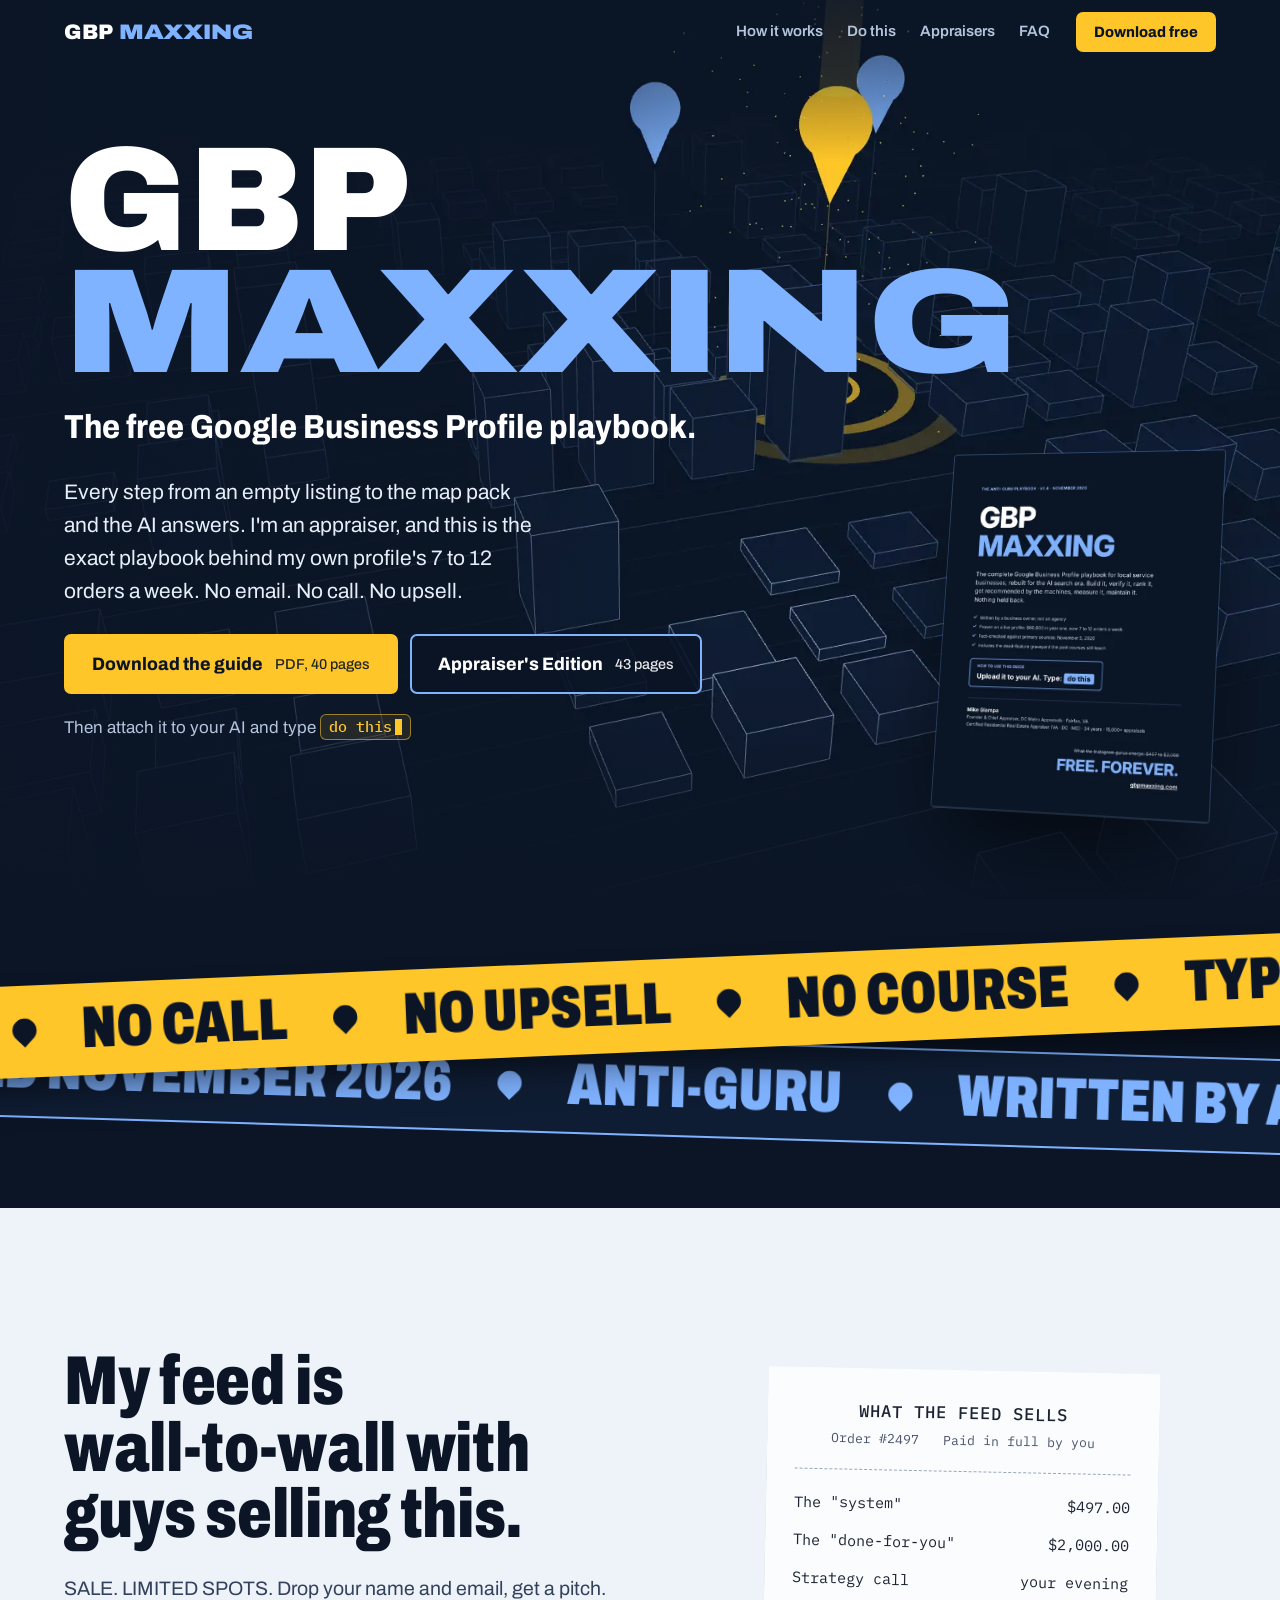
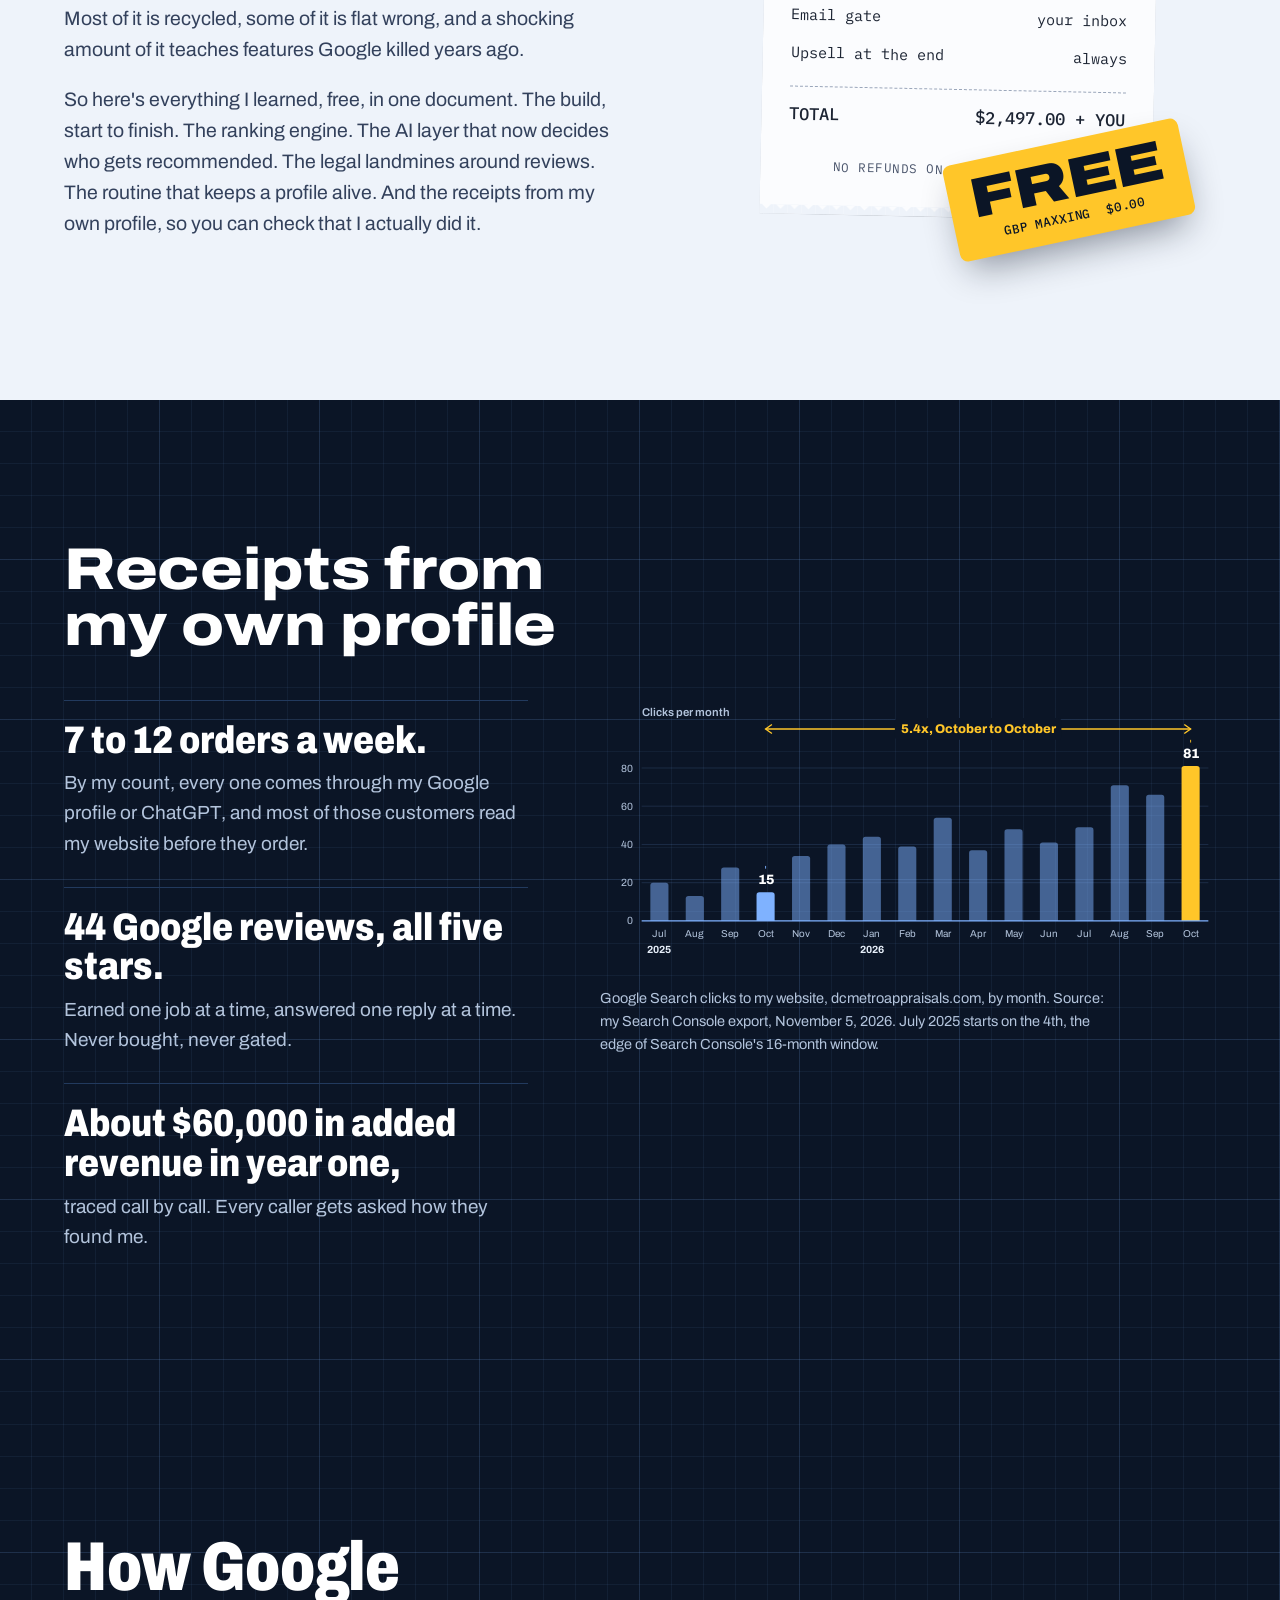
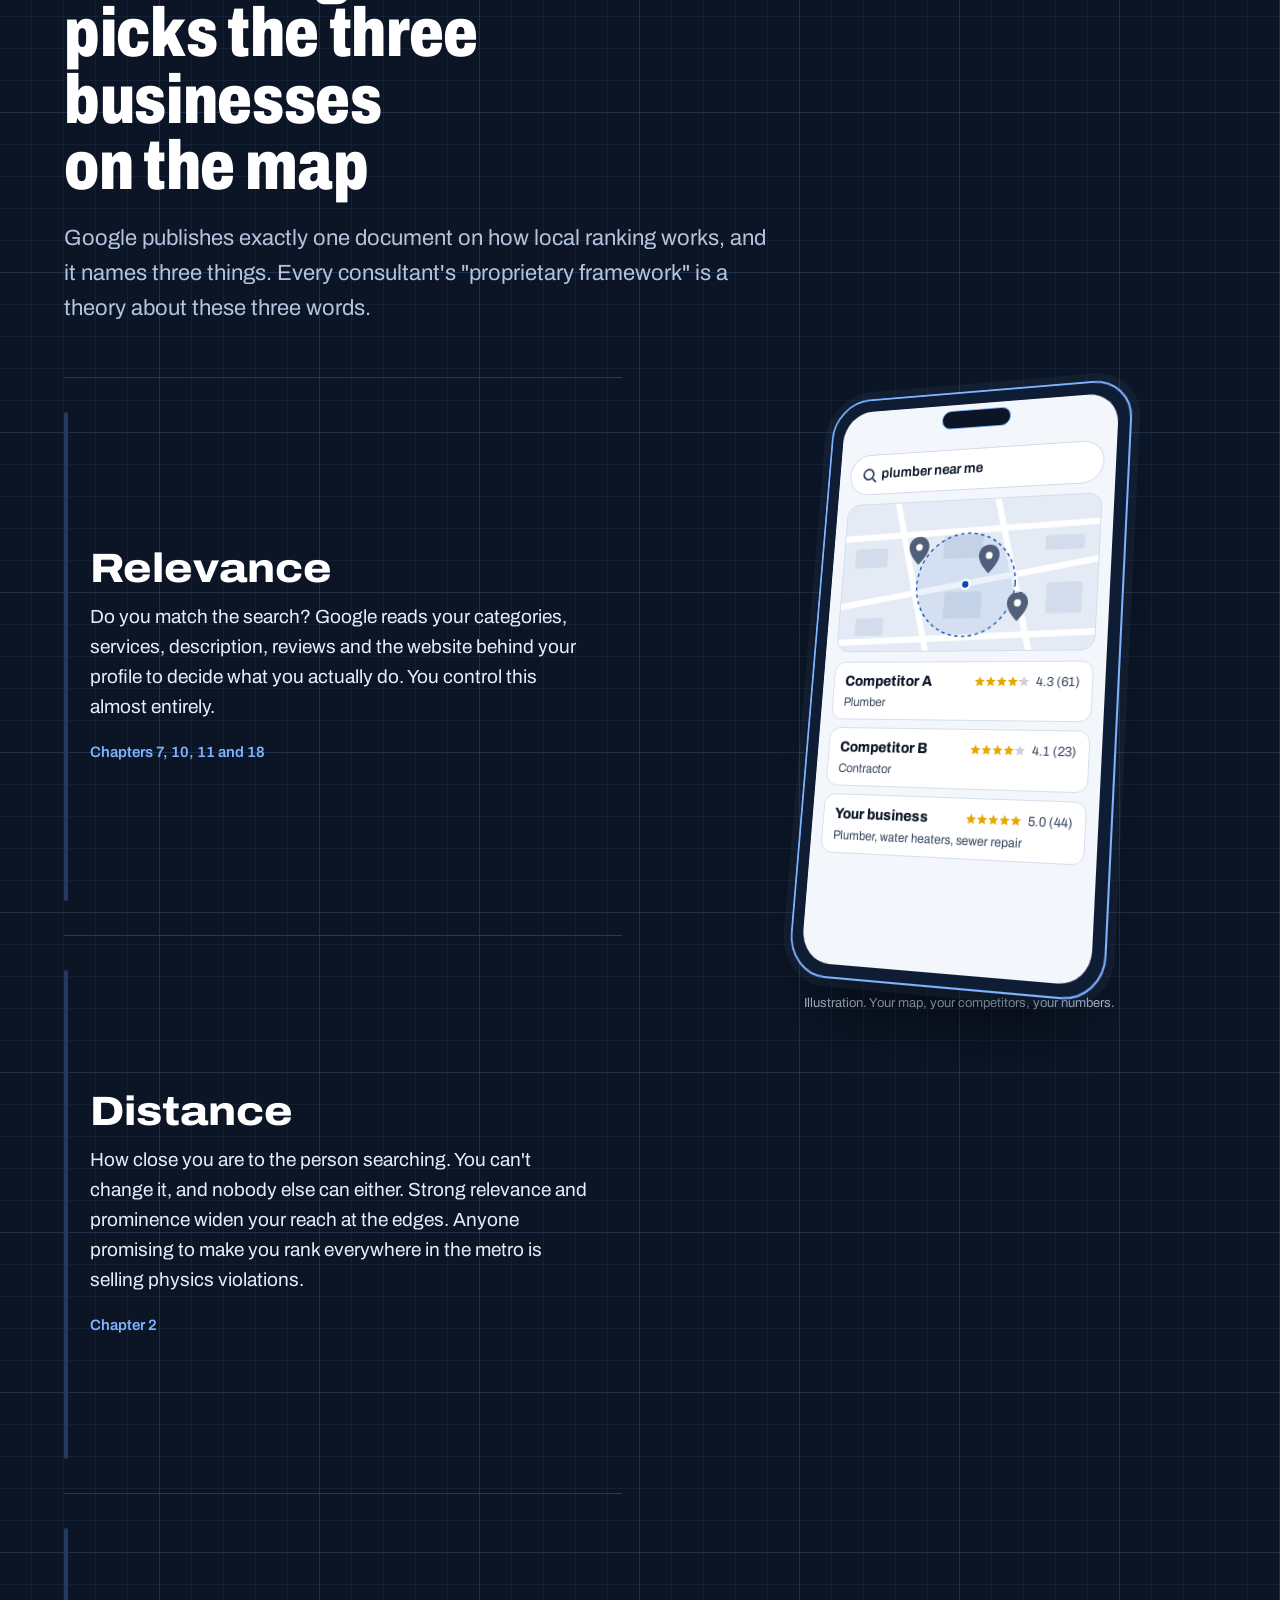
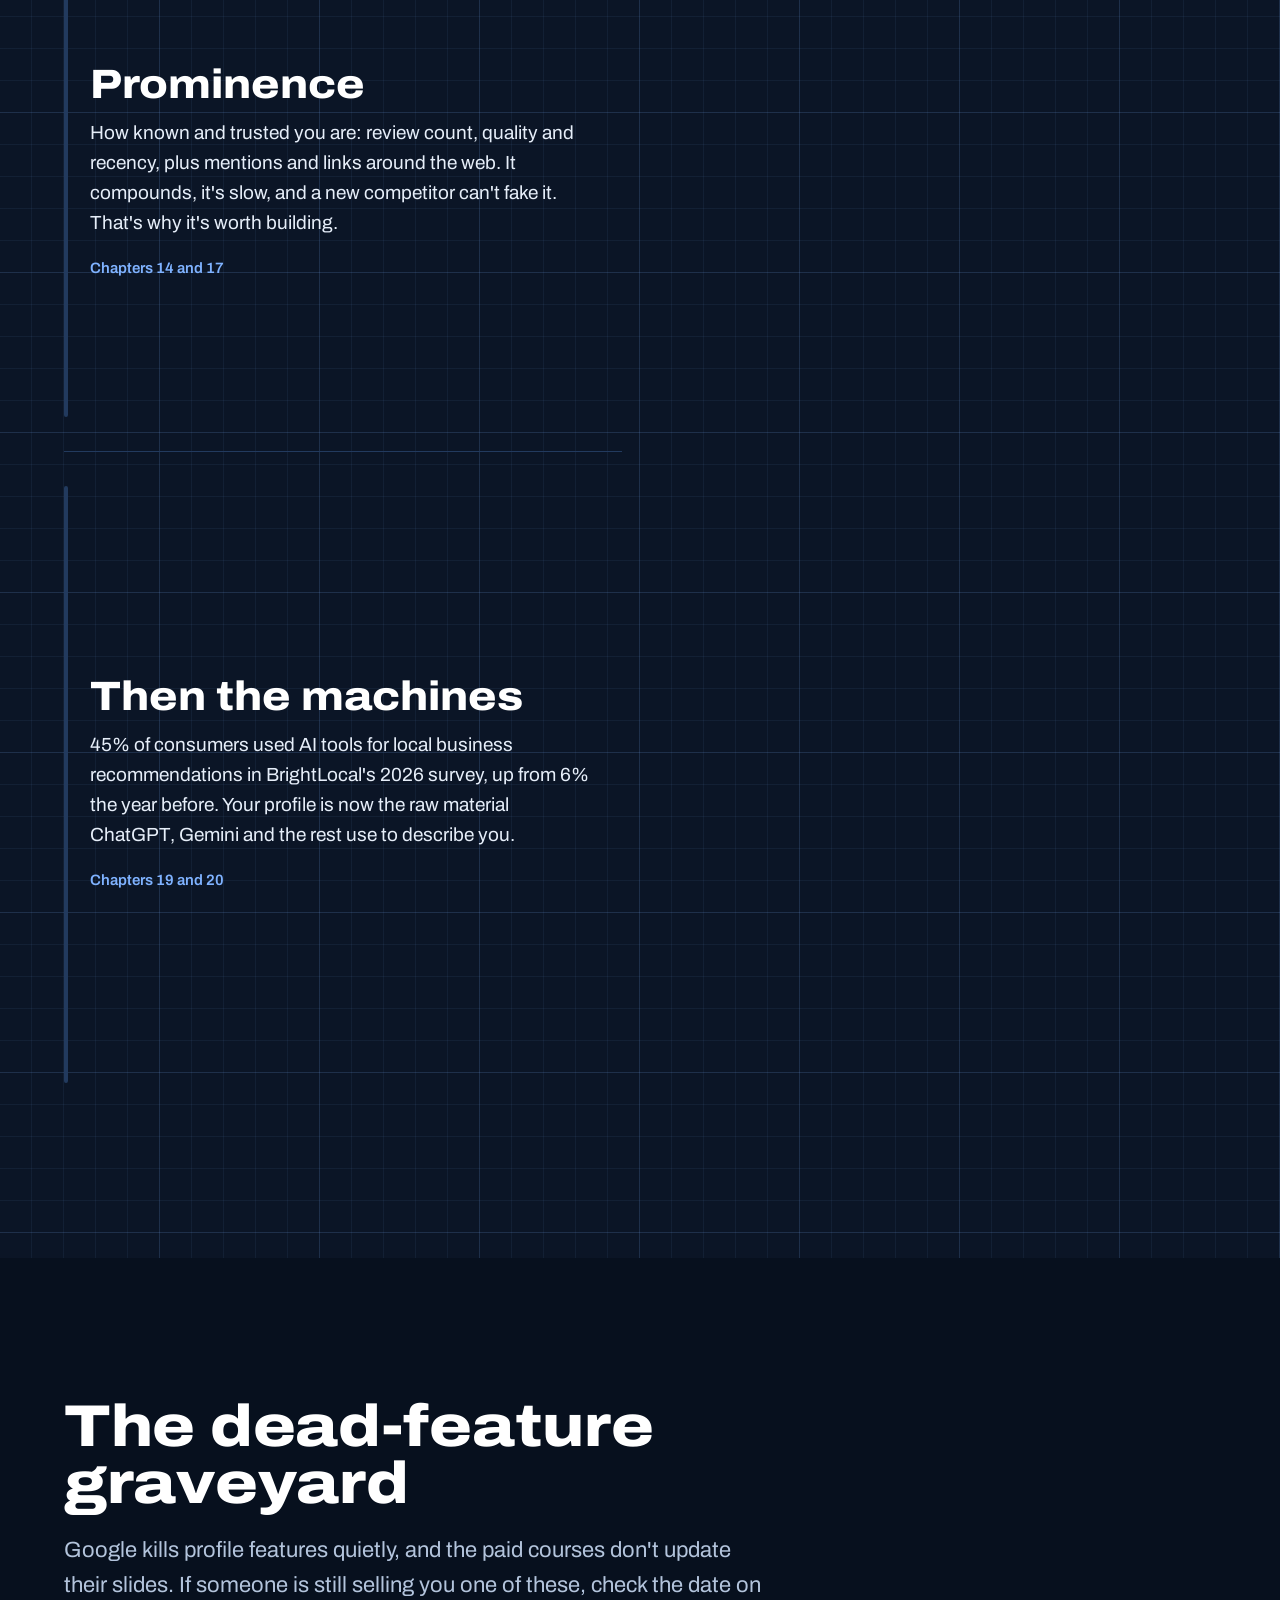
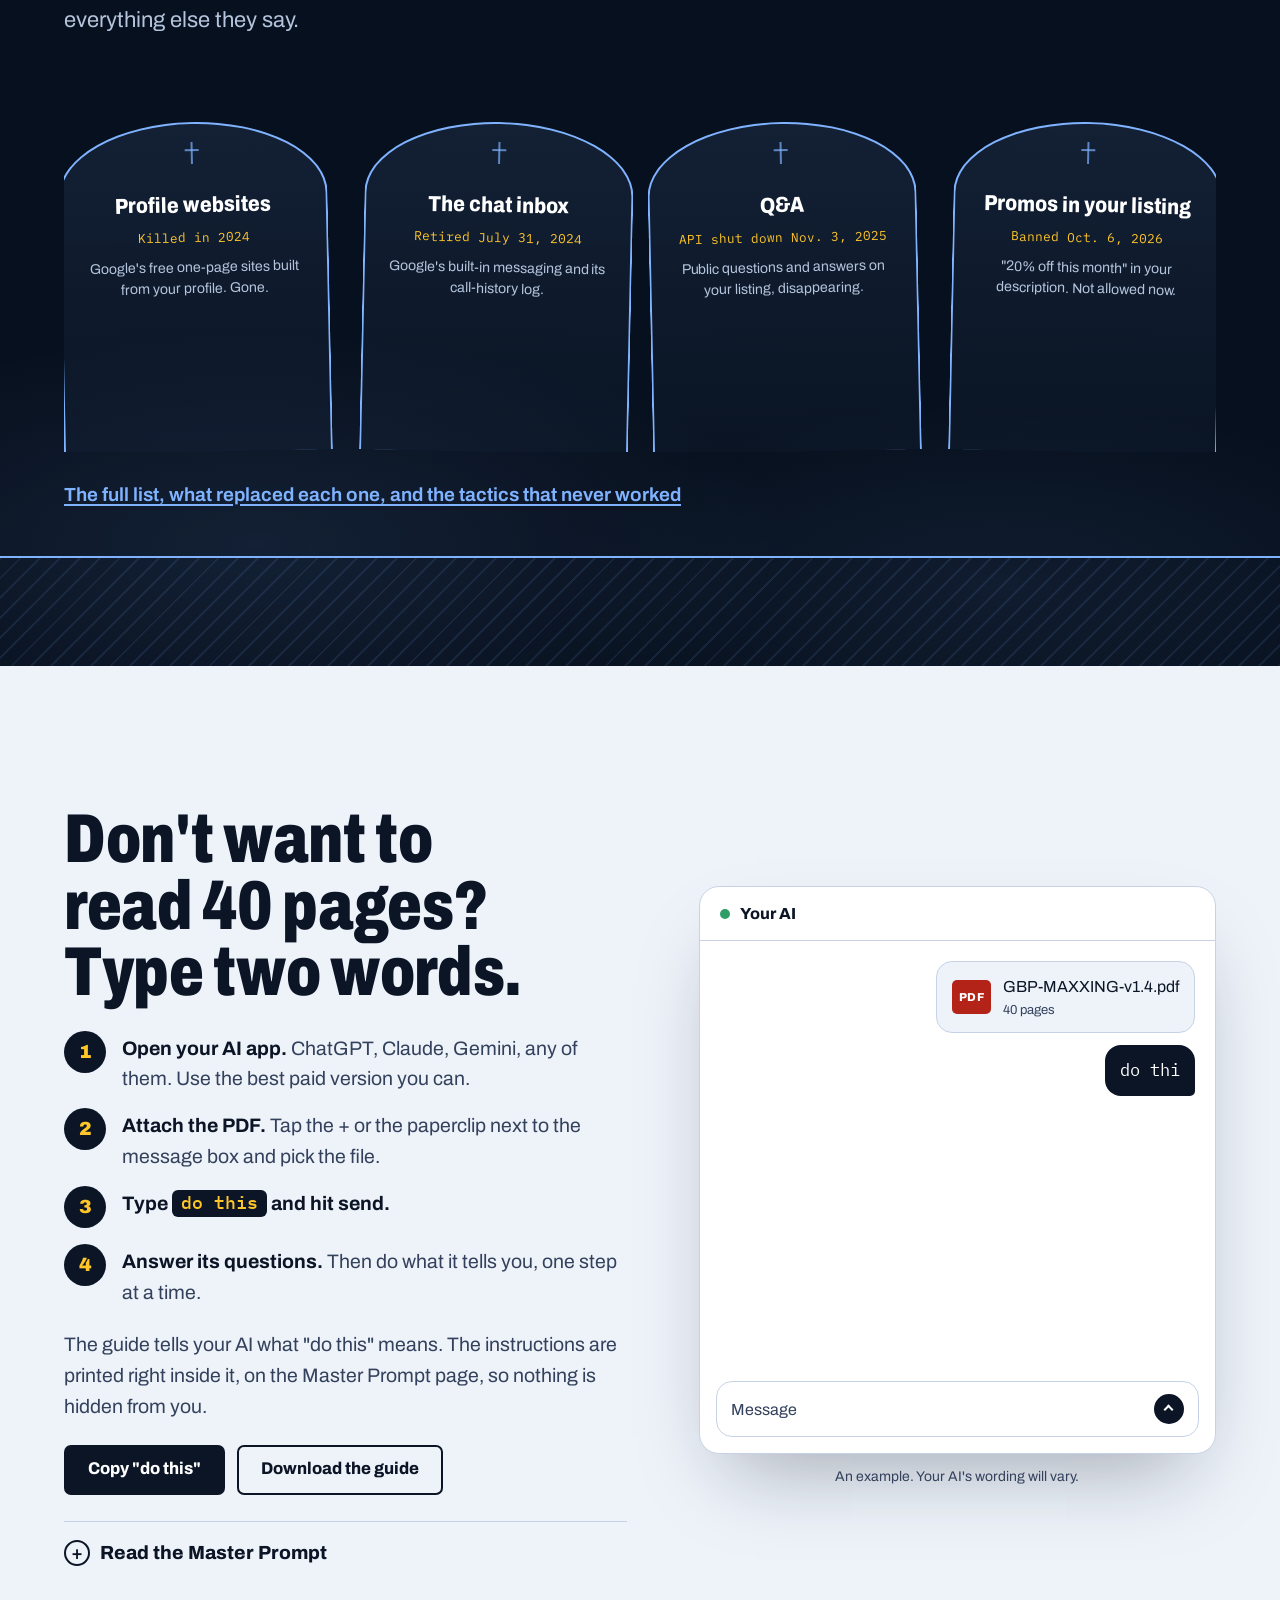
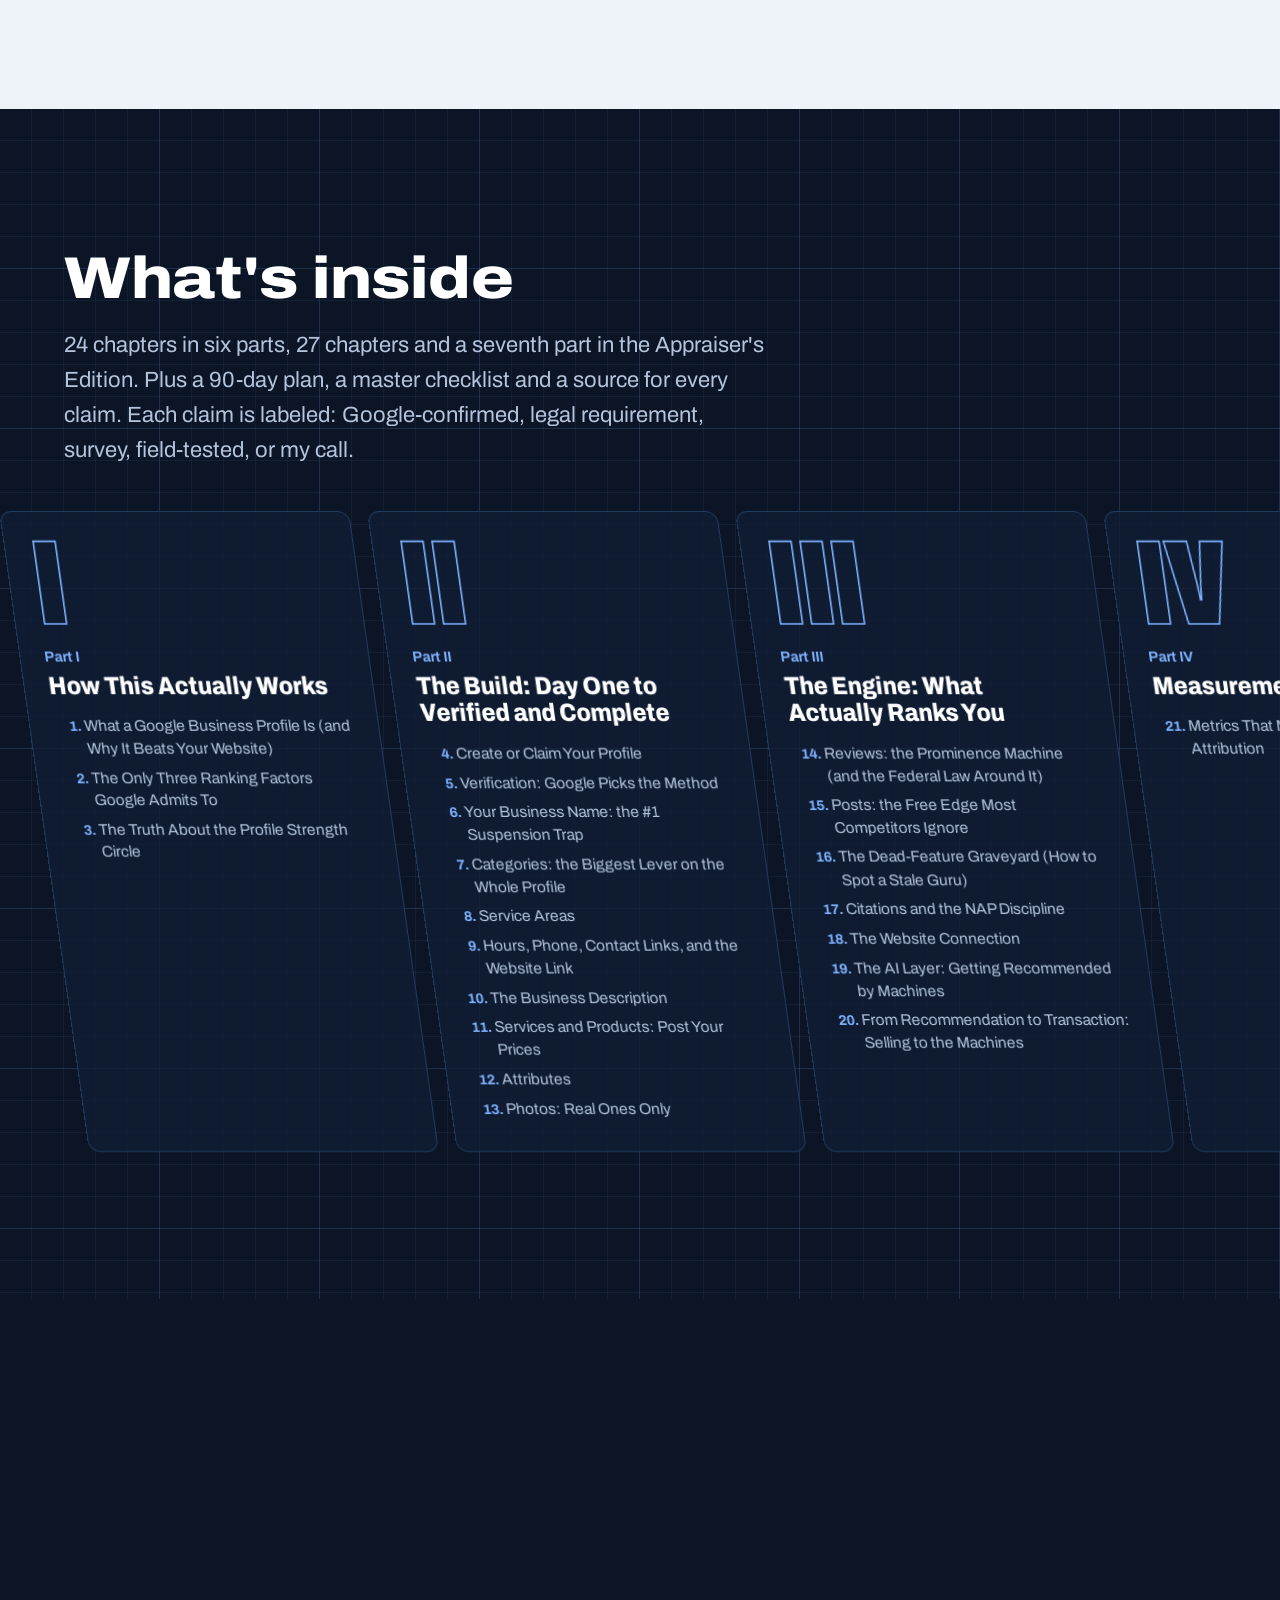
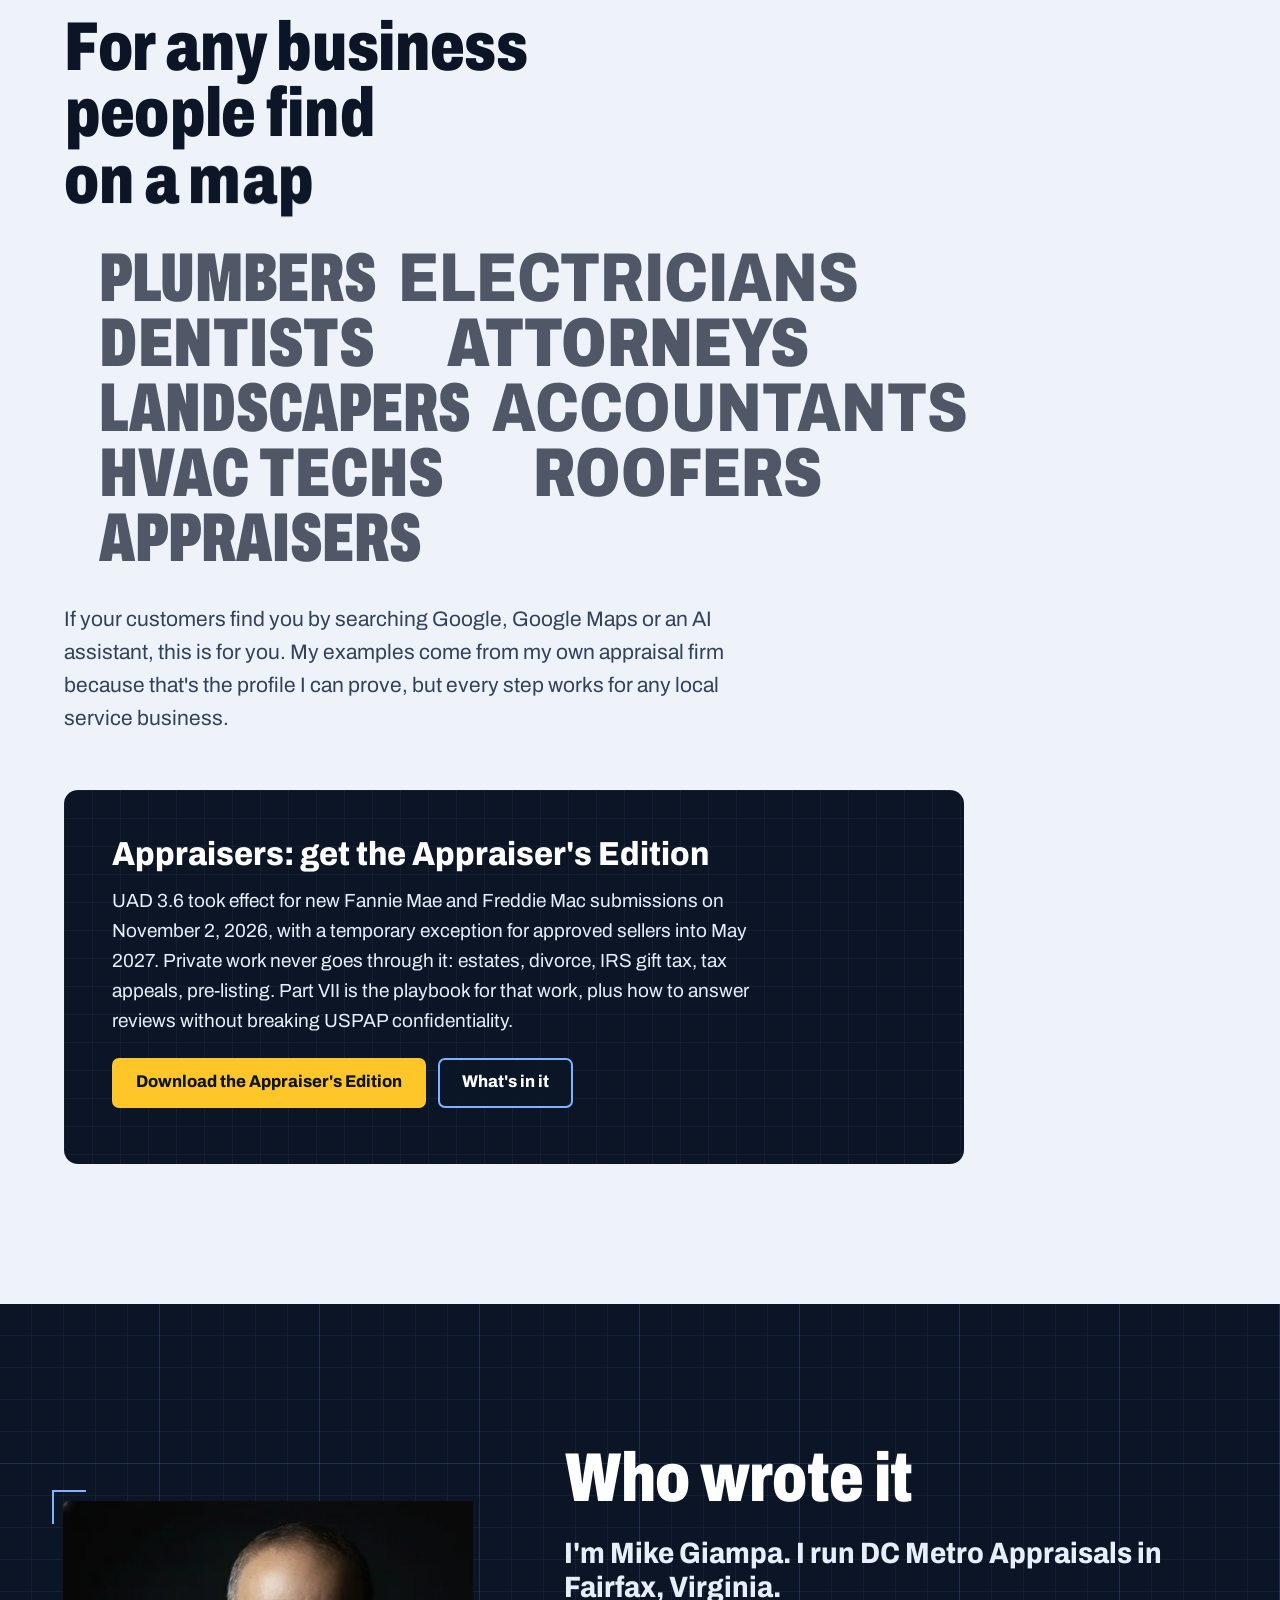
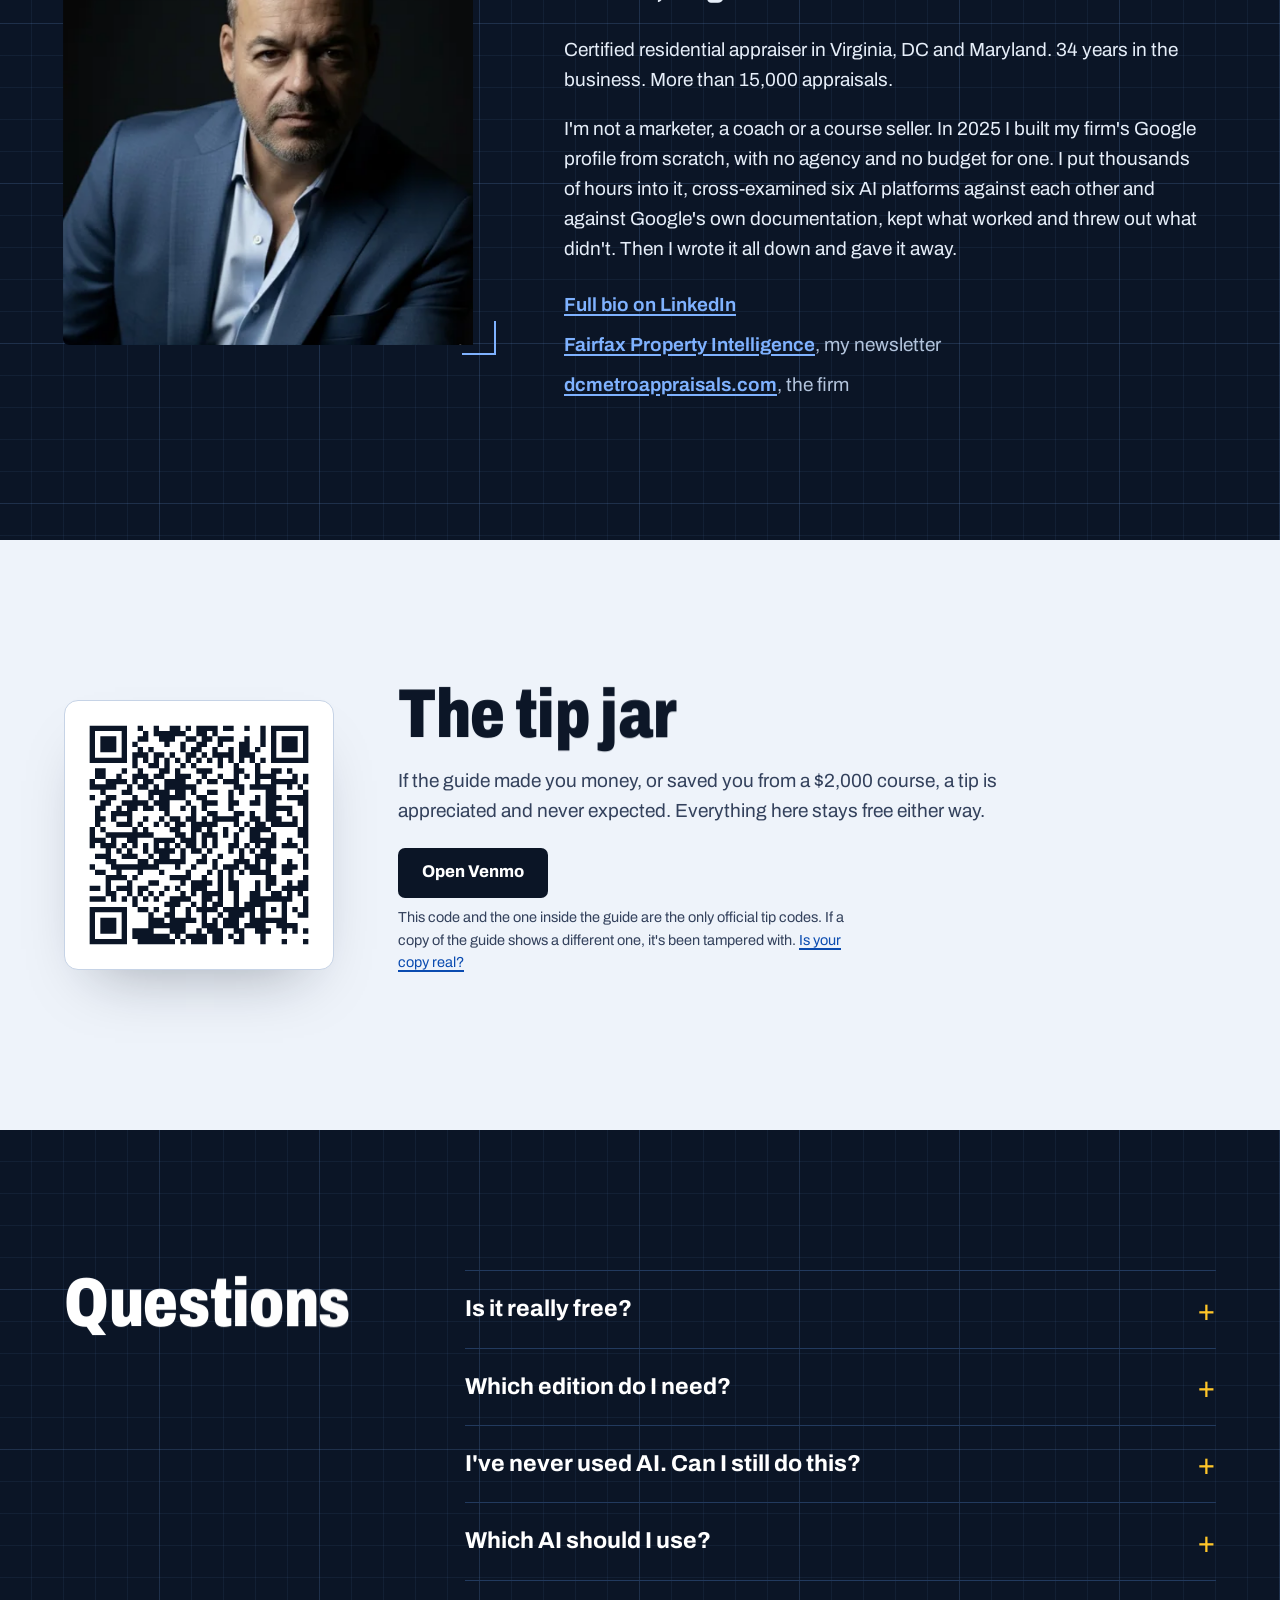
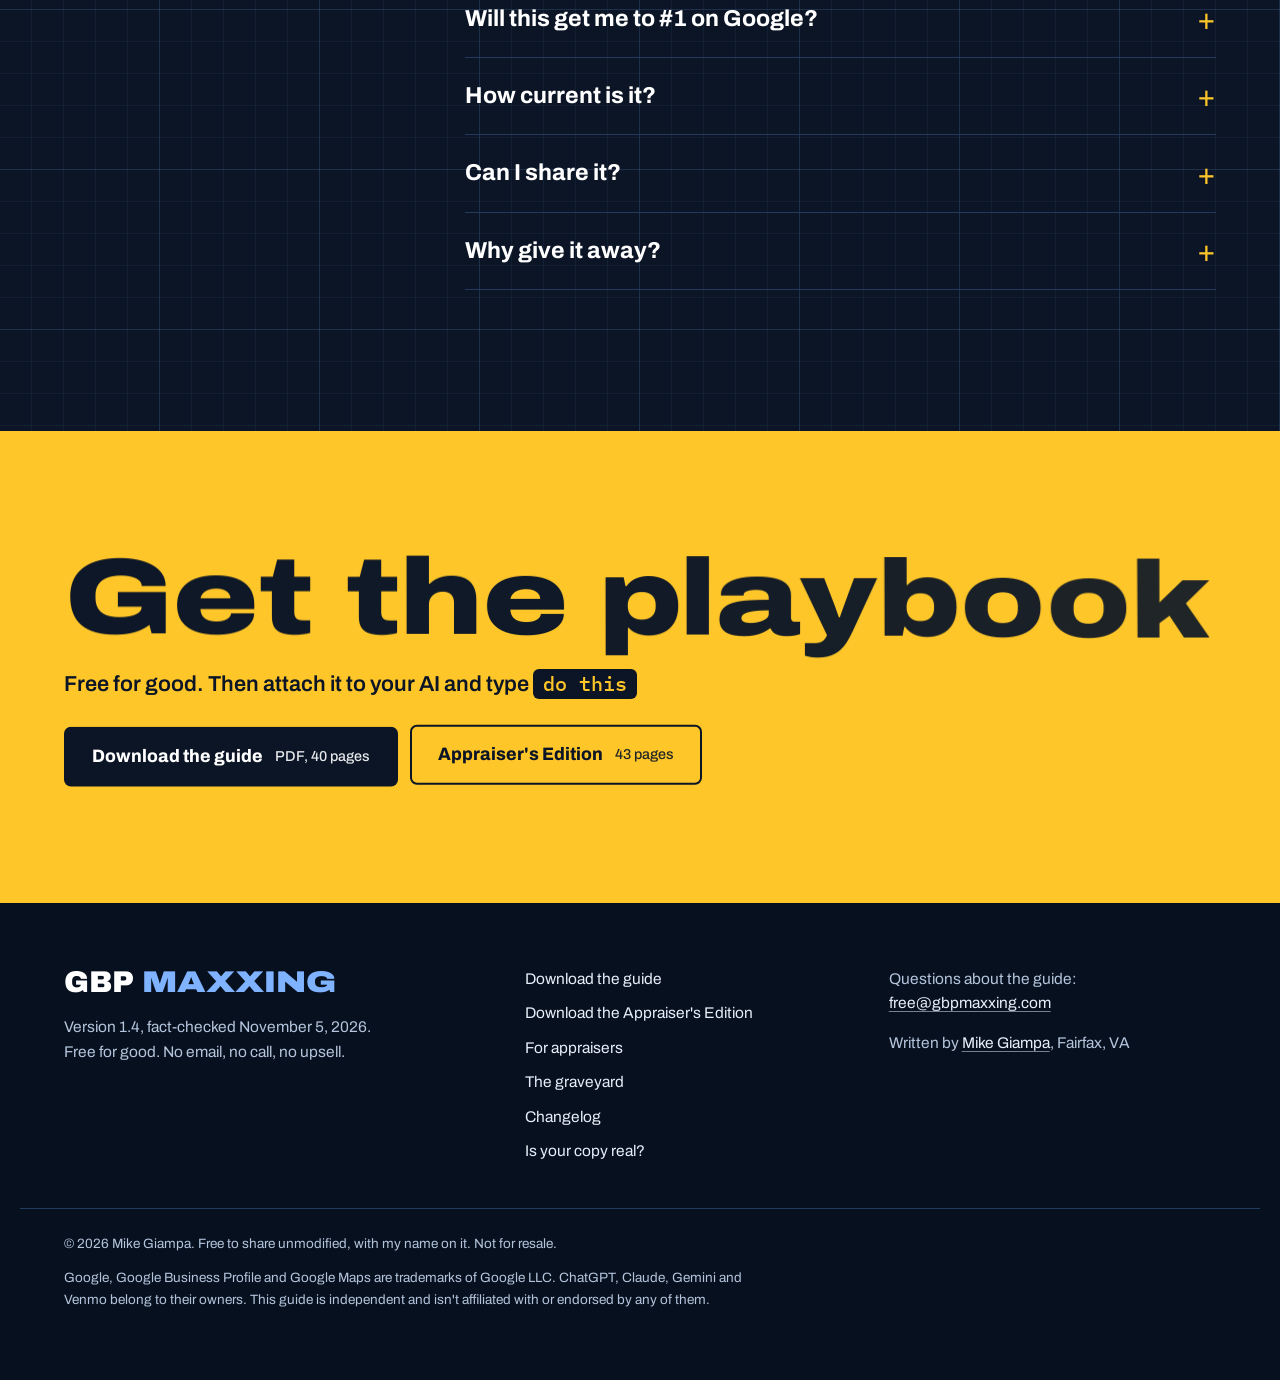
==== commit 16816581: "Fix broken share images The Open Graph images were rendered from an about:blank page, which can't lo" ====
--- a/index.html
+++ b/index.html
@@ -15,7 +15,7 @@
 <meta property="og:title" content="GBP MAXXING: The Free Google Business Profile Playbook (PDF)">
 <meta property="og:description" content="A free, 40-page Google Business Profile playbook by an appraiser whose profile now brings 7 to 12 orders a week. No email, no call, no upsell.">
 <meta property="og:url" content="https://gbpmaxxing.com/">
-<meta property="og:image" content="https://gbpmaxxing.com/assets/img/og-home.png">
+<meta property="og:image" content="https://gbpmaxxing.com/assets/img/og-home-v2.png">
 <meta property="og:image:width" content="1200">
 <meta property="og:image:height" content="630">
 <meta property="og:image:alt" content="GBP MAXXING: the free Google Business Profile playbook">
@@ -23,7 +23,7 @@
 <meta name="twitter:card" content="summary_large_image">
 <meta name="twitter:title" content="GBP MAXXING: The Free Google Business Profile Playbook (PDF)">
 <meta name="twitter:description" content="A free, 40-page Google Business Profile playbook by an appraiser whose profile now brings 7 to 12 orders a week. No email, no call, no upsell.">
-<meta name="twitter:image" content="https://gbpmaxxing.com/assets/img/og-home.png">
+<meta name="twitter:image" content="https://gbpmaxxing.com/assets/img/og-home-v2.png">
 <link rel="icon" href="/favicon.ico" sizes="32x32">
 <link rel="icon" href="/assets/img/favicon.svg" type="image/svg+xml">
 <link rel="icon" href="/assets/img/icon-192.png" type="image/png" sizes="192x192">
@@ -31,7 +31,7 @@
 <link rel="manifest" href="/site.webmanifest">
 <link rel="preload" href="/assets/fonts/archivo-latin-wdth-normal.woff2" as="font" type="font/woff2" crossorigin>
 <style>@font-face{font-family:Archivo Variable;font-style:normal;font-display:swap;font-weight:100 900;font-stretch:62% 125%;src:url(/assets/fonts/archivo-latin-wdth-normal.woff2) format("woff2-variations"),url(/assets/fonts/archivo-latin-wdth-normal.woff2) format("woff2")}@font-face{font-family:Plex Mono;font-style:normal;font-display:swap;font-weight:400;src:url(/assets/fonts/ibm-plex-mono-latin-400-normal.woff2) format("woff2")}@font-face{font-family:Plex Mono;font-style:normal;font-display:swap;font-weight:500;src:url(/assets/fonts/ibm-plex-mono-latin-500-normal.woff2) format("woff2")}:root{--navy: #0B1526;--navy-2: #0F1D34;--navy-3: #142846;--night: #07101E;--blue: #7FB2FF;--blue-ink: #0A4BB0;--yellow: #FFC629;--yellow-2: #FFD866;--vellum: #EEF3FA;--paper: #FBFCFE;--ink: #0B1526;--ink-2: #33415C;--on-dark: #E6EEF9;--on-dark-2: #B3C4DC;--rule-dark: #223A5E;--rule-light: #C6D3E6;--grid: rgba(127, 178, 255, .065);--grid-major: rgba(127, 178, 255, .11);--wrap: 1240px;--gutter: clamp(18px, 4.4vw, 44px);--f: "Archivo Variable", "Archivo", system-ui, -apple-system, "Segoe UI", Roboto, sans-serif;--mono: "Plex Mono", ui-monospace, SFMono-Regular, Menlo, Consolas, monospace;--ease: cubic-bezier(.2, .8, .2, 1)}*,*:before,*:after{box-sizing:border-box}html{-webkit-text-size-adjust:100%;scroll-padding-top:84px}body{margin:0;background:var(--navy);color:var(--on-dark);font-family:var(--f);font-size:clamp(17px,.55vw + 14.5px,19px);line-height:1.58;font-weight:400;font-stretch:100%;-webkit-font-smoothing:antialiased;-moz-osx-font-smoothing:grayscale;text-rendering:optimizeLegibility;overflow-x:clip}img,svg{max-width:100%}img{height:auto;display:block}a{color:inherit;text-underline-offset:.18em;text-decoration-thickness:1.5px}h1,h2,h3{margin:0;line-height:1.02;font-weight:800;text-wrap:balance}p{margin:0 0 1em;text-wrap:pretty}button{font:inherit}.wrap{max-width:var(--wrap);margin:0 auto;padding:0 var(--gutter)}.skip{position:absolute;left:-9999px;top:12px;z-index:100;background:var(--yellow);color:var(--navy);padding:10px 16px;border-radius:6px;font-weight:700}.skip:focus{left:12px}.vh{position:absolute!important;width:1px;height:1px;padding:0;margin:-1px;overflow:hidden;clip:rect(0 0 0 0);clip-path:inset(50%);white-space:nowrap;border:0}:focus-visible{outline:3px solid var(--yellow);outline-offset:3px;border-radius:4px}.vellum :focus-visible,.sub-body :focus-visible,.final :focus-visible{outline-color:var(--navy)}.navy,.sub-hero,.hero{background-color:var(--navy);background-image:linear-gradient(var(--grid-major) 1px,transparent 1px),linear-gradient(90deg,var(--grid-major) 1px,transparent 1px),linear-gradient(var(--grid) 1px,transparent 1px),linear-gradient(90deg,var(--grid) 1px,transparent 1px);background-size:160px 160px,160px 160px,32px 32px,32px 32px;background-position:-1px -1px}.vellum{background:var(--vellum);color:var(--ink)}.sec{position:relative;padding:clamp(80px,11vw,150px) 0}.sec,.hero,.sub-hero,.sub-body{overflow-x:clip}h2{font-size:clamp(38px,5.4vw,78px);font-stretch:76%;font-weight:860;letter-spacing:-.005em;line-height:.96;max-width:15ch}h2.h-wide{font-stretch:116%;font-weight:820;max-width:20ch;font-size:clamp(34px,4.6vw,66px)}.navy h2,.grave h2{color:#fff}.vellum h2{color:var(--ink)}.intro{font-size:clamp(18px,1.2vw + 8px,22px);color:var(--on-dark-2);max-width:54ch;margin-top:22px}.vellum .intro{color:var(--ink-2)}.btn{display:inline-flex;align-items:center;justify-content:center;gap:12px;min-height:50px;padding:12px 22px;border-radius:7px;border:2px solid transparent;font-family:var(--f);font-weight:760;font-stretch:96%;font-size:17px;line-height:1.1;text-decoration:none;cursor:pointer;white-space:nowrap;transition:background-color .2s,border-color .2s,transform .15s var(--ease),color .2s}.btn:active{transform:translateY(1px)}.btn-lg{min-height:60px;padding:14px 26px;font-size:18px}.btn-sm{min-height:40px;padding:8px 16px;font-size:15px}.btn-block{width:100%}.btn-meta{font-weight:500;font-size:.8em;opacity:.9;font-stretch:100%}.btn-primary{background:var(--yellow);color:var(--navy)}.btn-primary:hover{background:var(--yellow-2)}.btn-ghost{border-color:var(--blue);color:#fff;background:#0b1526e0}.btn-ghost:hover{background:#7fb2ff29}.btn-dark{background:var(--navy);color:#fff}.btn-dark:hover{background:var(--navy-3)}.btn-line{border-color:var(--navy);color:var(--navy);background:transparent}.btn-line:hover{background:#0b15260f}.cta-row,.act-row{display:flex;flex-wrap:wrap;gap:12px}.act-row{margin:22px 0 8px}.chip{display:inline-block;font-family:var(--mono);font-weight:500;font-size:.9em;line-height:1.35;padding:.06em .5em .1em;border-radius:6px;background:var(--navy);color:var(--yellow);white-space:nowrap;vertical-align:.04em}.chip-dark{background:#ffc6291a;border:1px solid rgba(255,198,41,.55)}.caret{display:inline-block;width:.5em;height:1.05em;margin-left:3px;vertical-align:-.18em;background:var(--yellow);animation:blink 1.05s steps(1) infinite}@keyframes blink{50%{opacity:0}}.tlink{color:var(--blue);font-weight:650}.tlink:hover{color:#fff}.site-head{position:fixed;inset:0 0 auto;z-index:50;transition:background-color .3s,box-shadow .3s,backdrop-filter .3s}.site-head.is-solid{background:#0b1526e6;-webkit-backdrop-filter:blur(12px);backdrop-filter:blur(12px);box-shadow:0 1px 0 var(--rule-dark)}.head-in{max-width:var(--wrap);margin:0 auto;padding:12px var(--gutter);display:flex;align-items:center;gap:26px}.mark{display:inline-flex;align-items:baseline;gap:.26em;font-weight:900;font-size:21px;line-height:1;color:#fff;text-decoration:none;letter-spacing:.005em}.mark-g{font-stretch:100%}.mark-m{font-stretch:125%;color:var(--blue)}.mark-lg{font-size:30px}.head-nav{display:none;gap:24px;margin-left:auto}.head-nav a{color:var(--on-dark-2);text-decoration:none;font-weight:600;font-size:15px}.head-nav a:hover{color:#fff}.head-in .btn{margin-left:auto}@media(min-width:920px){.head-nav{display:flex}.head-in .btn{margin-left:0}}.hero{position:relative;min-height:100svh;padding:clamp(96px,13vh,132px) 0 clamp(48px,7vh,80px);overflow:hidden;display:flex;align-items:center}.hero-stage{position:absolute;inset:0;z-index:0}.hero-canvas{position:absolute;inset:0;width:100%;height:100%;display:block;opacity:0;transition:opacity .5s ease}.hero-canvas.is-ready{opacity:1}.hero-shade{position:absolute;inset:0;pointer-events:none;background:linear-gradient(90deg,#0b1526e6,#0b15268c 32%,#0b152600 56%),linear-gradient(0deg,var(--navy) 0%,rgba(11,21,38,0) 26%),linear-gradient(180deg,#0b1526b3,#0b152600 18%)}.hero-in{position:relative;z-index:1;width:100%}.hero-title{display:block;margin:0}.wm{display:block;font-weight:900;line-height:.8;text-transform:uppercase;letter-spacing:-.012em}.wm-g,.wm-m{display:block;font-size:clamp(64px,11.6vw,178px)}.wm-g{color:#fff;font-stretch:100%}.wm-m{color:var(--blue);font-stretch:var(--wdth, 125%);margin-top:.02em;white-space:nowrap}.hero-sub{display:block;margin-top:clamp(16px,2.2vw,26px);font-size:clamp(23px,2.6vw,36px);font-weight:760;font-stretch:88%;color:#fff;line-height:1.12;letter-spacing:0;text-transform:none}.hero-grid{display:grid;grid-template-columns:minmax(0,1fr);gap:34px;margin-top:clamp(18px,2.4vw,30px)}.lede{font-size:clamp(18px,.7vw + 13px,21px);color:var(--on-dark);max-width:40ch}.hero .cta-row{margin:26px 0 20px}.dothis-line{font-size:17px;color:var(--on-dark-2)}.hero-cover{margin:0;justify-self:start}.hero-cover img{width:min(320px,56vw);border-radius:3px;transform:perspective(1300px) rotateY(-16deg) rotateX(7deg) rotate(1.5deg);box-shadow:0 50px 90px -20px #0009,0 0 0 1px #7fb2ff4d;transform-origin:40% 60%}@media(min-width:960px){.hero-grid{grid-template-columns:minmax(0,1.3fr) minmax(0,.7fr);align-items:start}.hero-cover{justify-self:end;margin-top:-28px}.hero-cover img{width:min(290px,22vw)}}.no-webgl{background:var(--navy) url(/assets/img/hero-still-wide.webp) center / cover no-repeat}@media(max-width:759px),(max-aspect-ratio:1/1){.no-webgl{background-image:url(/assets/img/hero-still-tall.webp);background-position:center bottom}}.split{display:grid;gap:52px;grid-template-columns:minmax(0,1fr)}@media(min-width:920px){.split{grid-template-columns:minmax(0,1.05fr) minmax(0,.95fr);align-items:center;gap:72px}}.copy p{color:var(--ink-2);max-width:54ch;font-size:clamp(17px,.5vw + 14.5px,19.5px)}.vellum .copy h2{margin-bottom:26px}.receipt-stage{display:flex;justify-content:center;padding:10px 0 30px}.receipt{position:relative;width:min(392px,100%);font-family:var(--mono);color:#1c2433}.r-paper{position:relative;background:var(--paper);padding:30px 28px 38px;box-shadow:0 40px 70px -24px #0b152652,0 2px #0b15260a;transform:rotate(1.2deg)}.r-paper:after{content:"";position:absolute;left:0;right:0;bottom:0;height:9px;background:linear-gradient(45deg,var(--vellum) 50%,transparent 50%) 0 100% / 14px 9px repeat-x,linear-gradient(-45deg,var(--vellum) 50%,transparent 50%) 0 100% / 14px 9px repeat-x}.r-head{text-align:center;font-weight:500;font-size:17px;text-transform:uppercase;letter-spacing:.06em;margin:0 0 4px}.r-sub{text-align:center;font-size:13px;color:#48536a;margin:0 0 20px}.r-items{list-style:none;margin:0;padding:14px 0 6px;border-top:1.5px dashed #9AA6BA}.r-items li,.r-total{display:flex;justify-content:space-between;gap:16px;font-size:15px;padding:7px 0}.r-items li span:last-child{text-align:right}.r-total{border-top:1.5px dashed #9AA6BA;margin:8px 0 0;padding-top:14px;font-weight:500;font-size:17px;text-transform:uppercase}.r-foot{text-align:center;font-size:12.5px;color:#48536a;margin:22px 0 0;text-transform:uppercase;letter-spacing:.04em}.stamp{position:absolute;right:-34px;bottom:-22px;z-index:2;display:grid;justify-items:center;gap:2px;background:var(--yellow);color:var(--navy);padding:14px 22px 12px;border-radius:8px;transform:rotate(-12deg);box-shadow:0 18px 36px -10px #0b152673;font-family:var(--f)}.stamp-big{font-size:56px;font-weight:900;font-stretch:125%;line-height:.9;letter-spacing:.01em}.stamp-small{font-family:var(--mono);font-size:12.5px;font-weight:500}.proof-grid{display:grid;gap:54px;margin-top:46px}@media(min-width:980px){.proof-grid{grid-template-columns:minmax(0,.86fr) minmax(0,1.14fr);align-items:start;gap:72px}}.proof-list{list-style:none;margin:0;padding:0;display:grid;gap:28px}.proof-list li{font-size:clamp(17px,.5vw + 14.5px,19px);color:var(--on-dark-2);border-top:1px solid var(--rule-dark);padding-top:20px}.proof-list strong{display:block;font-size:clamp(28px,3vw,42px);font-stretch:84%;font-weight:850;color:#fff;line-height:1.04;margin-bottom:8px}.chart{margin:0}.chart svg{width:100%;height:auto;display:block;overflow:visible}.chart figcaption{font-size:14.5px;color:var(--on-dark-2);margin-top:16px;max-width:64ch}.how-head{margin-bottom:clamp(30px,4vw,56px)}.how-body{position:relative}.step{position:relative;padding:30px 0 30px 26px;border-top:1px solid var(--rule-dark)}.step:before{content:"";position:absolute;left:0;top:34px;bottom:34px;width:4px;border-radius:2px;background:var(--rule-dark);transition:background-color .35s}.step.is-on:before{background:var(--yellow)}.step h3{font-size:clamp(30px,3.2vw,44px);font-stretch:112%;color:#fff;margin-bottom:12px}.step p{color:var(--on-dark);max-width:46ch}.step .ch{color:var(--blue);font-size:15px;font-weight:600;margin:0}.how-phone-col{position:sticky;top:76px;z-index:0;align-self:start}.ph-note{text-align:center;font-size:13px;color:var(--on-dark-2);margin:12px 0 0}.phone{position:relative;width:min(330px,74vw);margin:0 auto;padding:12px;border:2px solid var(--blue);border-radius:42px;background:var(--navy-2);box-shadow:0 0 0 8px #7fb2ff0f,0 50px 80px -30px #0009}.ph-notch{position:absolute;top:18px;left:50%;width:76px;height:20px;margin-left:-38px;border-radius:12px;background:var(--navy);border:1.5px solid var(--blue);z-index:2}.ph-screen{position:relative;border-radius:32px;overflow:hidden;background:#f3f6fb;color:var(--ink);padding:48px 12px 14px;height:clamp(500px,64vh,620px)}.ph-search{display:flex;align-items:center;gap:8px;background:#fff;border:1px solid #CFD9E8;border-radius:22px;padding:9px 14px;font-size:15px;font-weight:600;color:var(--ink)}.ph-mag{width:13px;height:13px;border:2px solid var(--ink-2);border-radius:50%;position:relative;flex:none}.ph-mag:after{content:"";position:absolute;width:6px;height:2px;background:var(--ink-2);right:-5px;bottom:-3px;transform:rotate(45deg)}.ph-map{margin:10px 0;border-radius:14px;overflow:hidden;background:#e4ebf5;border:1px solid #D3DCEA}.ph-map-svg{display:block;width:100%;height:auto}.ph-map .roads path{stroke:#fff;stroke-width:7;fill:none}.ph-map .blocks rect{fill:#d2dcea}.ph-map .radius{fill:#0a4bb012;stroke:var(--blue-ink);stroke-width:1.5;stroke-dasharray:4 4;opacity:0;transition:opacity .5s}.ph-map .me{fill:var(--blue-ink);stroke:#fff;stroke-width:2.5;opacity:0;transition:opacity .5s}.ph-map .pin path{fill:#50607a;transition:fill .4s}.ph-map .pin circle{fill:#fff}.ph-map .pin-you path{fill:#50607a}.ph-map .pin-you{transition:transform .5s var(--ease)}.ph-results{position:relative;list-style:none;margin:0;padding:0;height:198px}.res{position:absolute;left:0;right:0;top:0;height:60px;display:grid;grid-template-columns:1fr auto;grid-template-rows:auto auto;column-gap:8px;background:#fff;border:1px solid #D6DFEC;border-radius:12px;padding:8px 12px;transition:transform .7s var(--ease),border-color .4s,box-shadow .4s}.res-name{font-weight:760;font-size:15px}.res-meta{font-size:13px;color:var(--ink-2);display:inline-flex;align-items:center;gap:6px;justify-self:end}.res-tag{grid-column:1 / -1;font-size:12.5px;color:var(--ink-2);white-space:nowrap;overflow:hidden;text-overflow:ellipsis;border-radius:4px;transition:background-color .4s,color .4s}.stars{width:58px;height:11px;background:linear-gradient(90deg,#E5A800 var(--fill, 86%),#C9D2DF var(--fill, 86%));-webkit-mask:url("data:image/svg+xml,%3Csvg xmlns='http://www.w3.org/2000/svg' viewBox='0 0 60 11'%3E%3Cg fill='%23000'%3E%3Cpath d='M5.5 0l1.6 3.6 3.9.4-2.9 2.6.8 3.9L5.5 8.5 2.1 10.5l.8-3.9L0 4l3.9-.4z'/%3E%3Cpath transform='translate(12)' d='M5.5 0l1.6 3.6 3.9.4-2.9 2.6.8 3.9L5.5 8.5 2.1 10.5l.8-3.9L0 4l3.9-.4z'/%3E%3Cpath transform='translate(24)' d='M5.5 0l1.6 3.6 3.9.4-2.9 2.6.8 3.9L5.5 8.5 2.1 10.5l.8-3.9L0 4l3.9-.4z'/%3E%3Cpath transform='translate(36)' d='M5.5 0l1.6 3.6 3.9.4-2.9 2.6.8 3.9L5.5 8.5 2.1 10.5l.8-3.9L0 4l3.9-.4z'/%3E%3Cpath transform='translate(48)' d='M5.5 0l1.6 3.6 3.9.4-2.9 2.6.8 3.9L5.5 8.5 2.1 10.5l.8-3.9L0 4l3.9-.4z'/%3E%3C/g%3E%3C/svg%3E") center / 100% 100% no-repeat;mask:url("data:image/svg+xml,%3Csvg xmlns='http://www.w3.org/2000/svg' viewBox='0 0 60 11'%3E%3Cg fill='%23000'%3E%3Cpath d='M5.5 0l1.6 3.6 3.9.4-2.9 2.6.8 3.9L5.5 8.5 2.1 10.5l.8-3.9L0 4l3.9-.4z'/%3E%3Cpath transform='translate(12)' d='M5.5 0l1.6 3.6 3.9.4-2.9 2.6.8 3.9L5.5 8.5 2.1 10.5l.8-3.9L0 4l3.9-.4z'/%3E%3Cpath transform='translate(24)' d='M5.5 0l1.6 3.6 3.9.4-2.9 2.6.8 3.9L5.5 8.5 2.1 10.5l.8-3.9L0 4l3.9-.4z'/%3E%3Cpath transform='translate(36)' d='M5.5 0l1.6 3.6 3.9.4-2.9 2.6.8 3.9L5.5 8.5 2.1 10.5l.8-3.9L0 4l3.9-.4z'/%3E%3Cpath transform='translate(48)' d='M5.5 0l1.6 3.6 3.9.4-2.9 2.6.8 3.9L5.5 8.5 2.1 10.5l.8-3.9L0 4l3.9-.4z'/%3E%3C/g%3E%3C/svg%3E") center / 100% 100% no-repeat}.stars.s4{--fill: 82%}.stars.s5{--fill: 100%}.res-a{transform:translateY(0)}.res-b{transform:translateY(68px)}.res-you{transform:translateY(136px)}.ph-ai{position:absolute;left:12px;right:12px;bottom:14px;background:var(--navy);color:#fff;border-radius:14px;padding:12px 14px;font-size:13.5px;line-height:1.45;transform:translateY(130%);opacity:0;transition:transform .6s var(--ease),opacity .4s}.ph-ai-k{display:block;font-family:var(--mono);font-size:12px;color:var(--yellow);margin-bottom:4px}.phone[data-step="1"] .res-you .res-tag{background:#fff1c2;color:var(--ink)}.phone[data-step="2"] .radius,.phone[data-step="2"] .me{opacity:1}.phone[data-step="3"] .res-you,.phone[data-step="4"] .res-you{transform:translateY(0);border-color:#e5a800;box-shadow:0 10px 24px -12px #e5a800b3}.phone[data-step="3"] .res-a,.phone[data-step="4"] .res-a{transform:translateY(68px)}.phone[data-step="3"] .res-b,.phone[data-step="4"] .res-b{transform:translateY(136px)}.phone[data-step="3"] .pin-you path,.phone[data-step="4"] .pin-you path{fill:#e5a800}.phone[data-step="3"] .pin-you,.phone[data-step="4"] .pin-you{transform:translate(176px,74px) scale(1.35)}.phone[data-step="4"] .ph-ai{transform:none;opacity:1}@media(min-width:980px){.how-body{display:grid;grid-template-columns:minmax(0,1fr) minmax(0,.92fr);gap:80px}.how-phone-col{grid-column:2;grid-row:1}.how-steps{grid-column:1;grid-row:1}.step{min-height:62vh;display:flex;flex-direction:column;justify-content:center}.how-steps .step:last-child{min-height:74vh}}@media(max-width:979px){.how-phone-col{top:62px}.phone{width:min(236px,60vw);border-radius:32px;padding:8px}.ph-screen{height:min(420px,50vh);border-radius:25px;padding:38px 9px 10px}.ph-notch{top:13px;width:56px;height:15px;margin-left:-28px}.ph-search{font-size:13px;padding:7px 11px}.ph-results{height:164px}.res{height:50px;padding:5px 9px;border-radius:10px}.res-name{font-size:13px}.res-meta,.res-tag{font-size:11px}.stars{width:48px;height:9px}.res-b{transform:translateY(56px)}.res-you{transform:translateY(112px)}.phone[data-step="3"] .res-a,.phone[data-step="4"] .res-a{transform:translateY(56px)}.phone[data-step="3"] .res-b,.phone[data-step="4"] .res-b{transform:translateY(112px)}.ph-ai{font-size:11.5px;padding:9px 11px;left:9px;right:9px;bottom:10px}.ph-note{display:none}.how-steps{position:relative;z-index:2;margin-top:6vh}.how-steps .step{background:var(--navy-2);border:1px solid var(--rule-dark);border-radius:12px;padding:20px 18px 20px 30px;margin:0 0 44vh;box-shadow:0 -24px 40px -12px #07101ed9}.how-steps .step:last-child{margin-bottom:8vh}.step:before{left:13px;top:22px;bottom:22px}.step h3{font-size:28px}.step p{font-size:16.5px}}.grave{background:var(--night);padding-bottom:0;overflow:hidden}.grave .intro{color:var(--on-dark-2)}.grave:before{content:"";position:absolute;inset:0;pointer-events:none;background:radial-gradient(ellipse 60% 30% at 20% 88%,rgba(127,178,255,.1),transparent 70%),radial-gradient(ellipse 50% 26% at 78% 92%,rgba(127,178,255,.08),transparent 70%);animation:fog 18s ease-in-out infinite alternate}@keyframes fog{to{transform:translate(4%)}}.stones{position:relative;display:grid;grid-template-columns:repeat(2,minmax(0,1fr));gap:14px;margin-top:54px;align-items:end;overflow:hidden;padding-top:30px}@media(min-width:900px){.stones{grid-template-columns:repeat(4,minmax(0,1fr));gap:26px}}.stone-face{position:relative;text-align:center;padding:clamp(44px,6vw,70px) clamp(12px,1.6vw,22px) 28px;border:2px solid var(--blue);border-bottom:0;border-radius:50% 50% 0 0/22% 22% 0 0;background:linear-gradient(180deg,#7fb2ff1a,#7fb2ff06);min-height:clamp(250px,26vw,330px)}.stone-face:before{content:"";position:absolute;top:18px;left:50%;width:2px;height:22px;margin-left:-1px;background:var(--blue);opacity:.7}.stone-face:after{content:"";position:absolute;top:25px;left:50%;width:14px;height:2px;margin-left:-7px;background:var(--blue);opacity:.7}.stone h3{font-size:clamp(19px,1.7vw,25px);font-stretch:86%;color:#fff}.stone-date{font-family:var(--mono);font-size:clamp(12px,1vw,14px);color:var(--yellow);margin:12px 0 10px}.stone-ep{font-size:clamp(14px,1.1vw,15.5px);color:var(--on-dark-2);margin:0;line-height:1.45}.ground{height:clamp(70px,9vw,110px);border-top:2px solid var(--blue);background:repeating-linear-gradient(-45deg,rgba(127,178,255,.1) 0 2px,transparent 2px 14px)}.grave-more{margin:28px 0 46px}.dothis .copy>p{color:var(--ink-2)}.steps{counter-reset:s;list-style:none;padding:0;margin:28px 0 22px;display:grid;gap:16px}.steps li{counter-increment:s;position:relative;padding-left:58px;min-height:42px;font-size:clamp(17px,.5vw + 14.5px,19.5px);color:var(--ink-2)}.steps li:before{content:counter(s);position:absolute;left:0;top:-3px;width:42px;height:42px;border-radius:50%;background:var(--navy);color:var(--yellow);font-weight:900;font-size:19px;display:grid;place-items:center}.steps strong{color:var(--ink)}.mp{margin-top:26px;border-top:1px solid var(--rule-light);padding-top:16px}.mp summary{cursor:pointer;font-weight:760;color:var(--ink);list-style:none;display:inline-flex;gap:10px;align-items:center}.mp summary::-webkit-details-marker{display:none}.mp summary:before{content:"+";display:grid;place-items:center;width:26px;height:26px;border-radius:50%;border:2px solid var(--ink);font-weight:600;line-height:1;transition:transform .2s}.mp[open] summary:before{transform:rotate(45deg)}.mp-body{font-family:var(--mono);font-size:14px;line-height:1.6;color:var(--ink);background:#fff;border:1px solid var(--rule-light);border-left:4px solid var(--blue-ink);padding:18px;margin:14px 0}.mp-body p:last-child{margin:0}.chat-col{min-width:0}.chat{background:#fff;border:1px solid var(--rule-light);border-radius:20px;box-shadow:0 40px 80px -30px #0b152659;overflow:hidden;color:var(--ink);font-size:16px}.chat-top{display:flex;align-items:center;gap:10px;padding:14px 20px;border-bottom:1px solid var(--rule-light);font-weight:760}.chat-dot{width:10px;height:10px;border-radius:50%;background:#2f9e66}.chat-body{position:relative;padding:20px;display:grid;gap:12px;min-height:440px;align-content:start}.m{max-width:88%;padding:12px 15px;border-radius:16px}.m-file{justify-self:end;display:flex;align-items:center;gap:12px;background:var(--vellum);border:1px solid var(--rule-light)}.m-file small{display:block;font-size:13px;color:var(--ink-2)}.pdf-ico{background:#b42318;color:#fff;font-weight:800;font-size:11.5px;padding:8px 7px;border-radius:5px;letter-spacing:.03em}.m-user{justify-self:end;background:var(--navy);color:#fff;font-family:var(--mono);font-size:17px;border-bottom-right-radius:5px}.m-ai{justify-self:start;background:var(--vellum);border-bottom-left-radius:5px}.m-ai p{margin:0 0 8px}.m-ai ol{margin:0;padding-left:22px}.m-ai li{margin-bottom:3px}.m-dots{position:absolute;left:20px;display:none;gap:5px;padding:14px 16px;background:var(--vellum);border-radius:16px}.m-dots i{width:7px;height:7px;border-radius:50%;background:var(--ink-2);animation:dot 1s infinite ease-in-out}.m-dots i:nth-child(2){animation-delay:.15s}.m-dots i:nth-child(3){animation-delay:.3s}@keyframes dot{0%,to{opacity:.3;transform:translateY(0)}50%{opacity:1;transform:translateY(-3px)}}.chat.is-thinking .m-dots{display:inline-flex}.chat-in{display:flex;justify-content:space-between;align-items:center;margin:0 16px 16px;padding:12px 14px;border:1px solid var(--rule-light);border-radius:16px;color:var(--ink-2)}.chat-send{width:30px;height:30px;border-radius:50%;background:var(--navy);position:relative}.chat-send:after{content:"";position:absolute;left:11px;top:12px;width:7px;height:7px;border-left:2.2px solid #fff;border-top:2.2px solid #fff;transform:rotate(45deg)}.chat-note{font-size:14px;color:var(--ink-2);text-align:center;margin:12px 0 0}@media(min-width:920px){.split-chat{grid-template-columns:minmax(0,1fr) minmax(0,.92fr)}}.inside{overflow:hidden}.reel{overflow-x:auto;overscroll-behavior-x:contain;scroll-snap-type:x mandatory;-webkit-overflow-scrolling:touch;scrollbar-width:none;margin-top:44px;padding-bottom:6px}.reel::-webkit-scrollbar{display:none}.reel-track{display:flex;gap:18px;width:max-content;padding:0 var(--gutter)}.part{scroll-snap-align:center;flex:none;width:min(350px,84vw);border:1.5px solid var(--rule-dark);border-radius:12px;padding:26px 24px 24px;background:#0f1d34d1;position:relative}.part-appr{border-color:var(--yellow)}.part-tools{border-style:dashed}.pn{font-size:120px;font-weight:900;font-stretch:62%;line-height:.78;margin:0 0 18px;color:transparent;-webkit-text-stroke:1.6px var(--blue);letter-spacing:-.01em}.part-appr .pn{-webkit-text-stroke-color:var(--yellow)}.part h3{font-size:25px;font-stretch:90%;color:#fff;margin-bottom:16px;line-height:1.1}.part h3 .pk{display:block;font-size:14.5px;font-weight:650;font-stretch:100%;color:var(--blue);margin-bottom:6px}.part-appr h3 .pk{color:var(--yellow)}.part ol,.part ul{margin:0;padding-left:30px;color:var(--on-dark-2);font-size:15.5px;line-height:1.45}.part li{margin-bottom:7px}.part ol li::marker{color:var(--blue);font-weight:700;font-size:14px}.reel-hint{font-size:14px;color:var(--on-dark-2);margin:16px var(--gutter) 0}@media(min-width:980px){.reel-hint{display:none}}.reel.is-pinned{overflow:visible;scroll-snap-type:none}.for{overflow:hidden}.trades{display:flex;flex-wrap:wrap;gap:.04em .32em;margin:34px 0;font-size:clamp(34px,5.4vw,86px);font-weight:880;line-height:.9;color:var(--ink);text-transform:uppercase;will-change:transform}.trades .t{display:inline-block;flex:none;white-space:nowrap}.t1{font-stretch:62%}.t2{font-stretch:125%;font-weight:820}.t3{font-stretch:84%}.t0{font-stretch:108%}.for-copy{font-size:clamp(18px,.6vw + 14px,21px);color:var(--ink-2);max-width:56ch}.appr-box{margin-top:54px;max-width:900px;border-radius:14px;padding:clamp(26px,4vw,48px);color:var(--on-dark);background-color:var(--navy);background-image:linear-gradient(var(--grid) 1px,transparent 1px),linear-gradient(90deg,var(--grid) 1px,transparent 1px);background-size:28px 28px}.appr-box h3{font-size:clamp(26px,2.6vw,36px);font-stretch:92%;color:#fff;margin-bottom:14px}.appr-box p{color:var(--on-dark);max-width:62ch}.about-grid{display:grid;gap:44px;align-items:center}@media(min-width:960px){.about-grid{grid-template-columns:minmax(0,420px) minmax(0,1fr);gap:80px}}.portrait{position:relative;margin:0;max-width:460px}.portrait img{width:100%;border-radius:6px}.portrait:before,.portrait:after{content:"";position:absolute;width:34px;height:34px;border-color:var(--blue);border-style:solid}.portrait:before{top:-12px;left:-12px;border-width:2px 0 0 2px}.portrait:after{bottom:-12px;right:-12px;border-width:0 2px 2px 0}.about-copy h2{margin-bottom:24px}.about-lead{font-size:clamp(24px,2.3vw,33px);font-weight:760;font-stretch:90%;color:#fff;line-height:1.18}.about-copy p{color:var(--on-dark);max-width:58ch}.about-links{list-style:none;padding:0;margin:26px 0 0;display:grid;gap:10px;color:var(--on-dark-2)}.about-links a{color:var(--blue);font-weight:650}.about-links a:hover{color:#fff}.tip-grid{display:grid;gap:34px;align-items:center}@media(min-width:820px){.tip-grid{grid-template-columns:270px minmax(0,1fr);gap:64px}}.qr{display:block;width:min(270px,72vw);background:#fff;padding:14px;border-radius:14px;border:1px solid var(--rule-light);box-shadow:0 30px 60px -30px #0b152659}.qr svg{width:100%;height:auto;display:block}.qr-sm{width:100%}.tip h2{margin-bottom:18px}.tip p{color:var(--ink-2);max-width:56ch}.fine{font-size:14.5px;color:var(--ink-2)}.tip .fine a,.sub-card .fine a{color:var(--blue-ink)}.faq-grid{display:grid;gap:34px}@media(min-width:980px){.faq-grid{grid-template-columns:minmax(0,.62fr) minmax(0,1.38fr);gap:64px}}.faq-list details{border-top:1px solid var(--rule-dark);padding:20px 0}.faq-list details:last-child{border-bottom:1px solid var(--rule-dark)}.faq-list summary{cursor:pointer;list-style:none;display:flex;justify-content:space-between;align-items:center;gap:18px;font-size:clamp(19px,.8vw + 14px,23px);font-weight:720;color:#fff}.faq-list summary::-webkit-details-marker{display:none}.faq-list summary:after{content:"+";flex:none;color:var(--yellow);font-size:30px;font-weight:400;line-height:.8;transition:transform .2s}.faq-list details[open] summary:after{transform:rotate(45deg)}.faq-list p{margin:14px 0 0;color:var(--on-dark);max-width:64ch}.final{background:var(--yellow);color:var(--navy);padding:clamp(70px,9vw,120px) 0}.final h2{color:var(--navy);font-size:clamp(46px,8.4vw,132px);font-stretch:125%;max-width:none;letter-spacing:-.01em}.final p{font-size:clamp(18px,.6vw + 14px,22px);margin:18px 0 26px;font-weight:600}.final .chip-dark{background:var(--navy);color:var(--yellow);border:0}.final .btn-primary{background:var(--navy);color:#fff}.final .btn-primary:hover{background:var(--navy-3)}.final .btn-ghost{border-color:var(--navy);color:var(--navy);background:transparent}.final .btn-ghost:hover{background:#0b152614}.final-sm h2{font-size:clamp(40px,6vw,88px)}.site-foot{background:var(--night);color:var(--on-dark-2);padding:64px 0 calc(110px + env(safe-area-inset-bottom));font-size:15.5px}@media(min-width:920px){.site-foot{padding-bottom:56px}}.foot-grid{display:grid;gap:36px}@media(min-width:920px){.foot-grid{grid-template-columns:1.3fr 1fr 1fr}}.foot-mark p{margin-top:16px}.foot-nav{display:grid;gap:10px;align-content:start}.foot-nav a,.foot-contact a{color:var(--on-dark);text-decoration:none}.foot-contact a{text-decoration:underline;text-decoration-color:#e6eef980}.foot-nav a:hover,.foot-contact a:hover{text-decoration:underline;text-decoration-color:currentColor;color:#fff}.foot-legal{margin-top:44px;padding-top:24px;border-top:1px solid var(--rule-dark);font-size:13.5px}.foot-legal p{max-width:90ch}.dock{position:fixed;left:0;right:0;bottom:0;z-index:45;padding:10px var(--gutter) calc(10px + env(safe-area-inset-bottom));background:#0b1526f0;-webkit-backdrop-filter:blur(10px);backdrop-filter:blur(10px);border-top:1px solid var(--rule-dark);transform:translateY(110%);transition:transform .35s var(--ease)}.dock.is-on{transform:none}.dock .btn{width:100%}@media(min-width:920px){.dock{display:none}}.route{display:none}@media(min-width:1400px){.route{position:fixed;left:22px;top:50%;transform:translateY(-50%);z-index:30;display:flex;flex-direction:column;gap:18px;padding:6px 0}.route-line{position:absolute;left:5px;top:0;bottom:0;width:2px;background:var(--rule-dark);border-radius:1px}.route-fill{position:absolute;inset:0;background:var(--blue);transform-origin:top;transform:scaleY(0);border-radius:1px}.route-pt{position:relative;display:flex;align-items:center;gap:12px;text-decoration:none}.route-pt:before{content:"";width:12px;height:12px;border-radius:50%;background:var(--navy);border:2px solid var(--blue);transition:background-color .3s,border-color .3s,transform .3s}.route-pt.is-on:before{background:var(--yellow);border-color:var(--yellow);transform:scale(1.25)}.route-lbl{font-size:13px;font-weight:650;color:var(--on-dark-2);opacity:0;transform:translate(-4px);transition:opacity .2s,transform .2s;white-space:nowrap;background:#0b1526e6;padding:3px 8px;border-radius:5px}.route-pt:hover .route-lbl,.route-pt:focus-visible .route-lbl,.route-pt.is-on .route-lbl{opacity:1;transform:none}.route.on-light .route-lbl{color:var(--ink);background:#eef3faf2}}.sub-hero{padding:clamp(118px,15vh,160px) 0 clamp(52px,7vw,84px)}.crumbs ol{list-style:none;display:flex;flex-wrap:wrap;gap:8px;padding:0;margin:0 0 22px;font-size:15px;color:var(--on-dark-2)}.crumbs li+li:before{content:"/";margin-right:8px;color:var(--blue)}.crumbs a{color:var(--blue);font-weight:600}.sub-hero h1{font-size:clamp(40px,6vw,86px);font-stretch:82%;font-weight:870;color:#fff;max-width:17ch;line-height:.98}.sub-lede{font-size:clamp(18px,.8vw + 14px,23px);color:var(--on-dark);max-width:54ch;margin:22px 0 0}.nf .cta-row{margin-top:32px}.nf{min-height:72vh;display:flex;align-items:center}.sub-body{background:var(--vellum);color:var(--ink);padding:clamp(56px,7vw,96px) 0 clamp(72px,9vw,120px)}.prose h2{font-size:clamp(28px,3vw,42px);font-stretch:88%;color:var(--ink);margin:52px 0 18px;max-width:26ch;line-height:1.04}.prose>h2:first-child,.prose .sub-split>div>h2:first-child,.release:first-child h2{margin-top:0}.prose p,.prose li{color:var(--ink-2);max-width:68ch}.prose li{margin-bottom:8px}.prose a:not(.btn){color:var(--blue-ink)}.prose strong{color:var(--ink)}.sub-split{display:grid;gap:44px}@media(min-width:980px){.sub-split{grid-template-columns:minmax(0,1fr) 320px;gap:64px;align-items:start}}.sub-card{background:#fff;border:1px solid var(--rule-light);border-radius:14px;padding:20px;display:grid;gap:12px;align-self:start}@media(min-width:980px){.sub-card{position:sticky;top:96px}}.sub-card img{border-radius:4px;box-shadow:0 20px 40px -20px #0b152673}.sub-card .fine{margin:0}.grave-table{border-bottom:1px solid var(--rule-light)}.gt-row{display:grid;gap:6px 36px;padding:22px 0;border-top:1px solid var(--rule-light)}@media(min-width:820px){.gt-row{grid-template-columns:280px minmax(0,1fr)}}.gt-name h3{font-size:22px;font-stretch:90%;color:var(--ink);line-height:1.15}.gt-date{font-family:var(--mono);font-size:14px;color:var(--blue-ink);margin:6px 0 0}.gt-body p{margin-bottom:.6em}.gt-body p:last-child{margin-bottom:0}.chap-list{padding-left:34px}.chap-list li::marker{font-weight:800;color:var(--blue-ink)}.checks{padding-left:26px}.checks li{margin-bottom:14px}.checks li::marker{font-weight:800;color:var(--blue-ink)}.release+.release{margin-top:56px}.rel-date{display:block;font-family:var(--mono);font-weight:500;font-stretch:100%;font-size:16px;color:var(--blue-ink);margin-top:10px}.src li{font-size:16px}.sub-body .chip{font-size:.86em}.ch{display:inline-block;will-change:transform}.wd{display:inline-block;white-space:nowrap}.ticker{position:relative;background:var(--navy);padding:clamp(34px,5vw,60px) 0 clamp(44px,6vw,72px);overflow:hidden}.tape{display:flex;white-space:nowrap;font-family:var(--f);font-weight:900;font-stretch:72%;text-transform:uppercase;font-size:clamp(30px,4.6vw,64px);line-height:1;padding:.26em 0 .3em;width:110%;margin-left:-5%}.tape-track{display:flex;align-items:center;flex:none;will-change:transform}.tape span{padding:0 .08em}.tape-a{background:var(--yellow);color:var(--navy);transform:rotate(-2.4deg);position:relative;z-index:2;box-shadow:0 22px 44px -18px #000000bf}.tape-b{background:var(--navy-2);color:var(--blue);border-top:2px solid var(--blue);border-bottom:2px solid var(--blue);transform:rotate(1.7deg);margin-top:-12px}.tpin{display:inline-block;flex:none;width:.4em;height:.4em;margin:0 .7em;border-radius:50% 50% 50% 0;transform:rotate(-45deg);background:currentColor}.cursor-dot,.cursor-ring{position:fixed;left:0;top:0;pointer-events:none;z-index:9999;border-radius:50%;opacity:0;transition:opacity .3s,width .25s,height .25s,margin .25s,background-color .25s,border-color .25s}.cursor-dot{width:8px;height:8px;margin:-4px 0 0 -4px;background:var(--yellow);mix-blend-mode:normal}.cursor-ring{width:40px;height:40px;margin:-20px 0 0 -20px;border:1.5px solid var(--blue)}.has-cursor .cursor-dot,.has-cursor .cursor-ring{opacity:1}.cursor-ring.is-hot{width:70px;height:70px;margin:-35px 0 0 -35px;border-color:var(--yellow);background:#ffc62924}.stone{transform-origin:50% 100%}@media(max-width:700px){.wm-g,.wm-m{font-size:13.4vw}.hero{align-items:flex-start}.hero-cover{display:none}.hero-shade{background:linear-gradient(180deg,rgba(11,21,38,.9) 0%,rgba(11,21,38,.84) 60%,rgba(11,21,38,.05) 76%,rgba(11,21,38,.05) 94%,var(--navy) 100%)}.hero .btn-lg{width:100%;justify-content:space-between}.res-meta .stars{display:none}.res-name{white-space:nowrap;overflow:hidden;text-overflow:ellipsis}.phone{width:min(256px,66vw)}}@media(max-width:979px){.how-body{display:flex;flex-direction:column}.how-phone-col{order:-1;position:sticky;top:62px;align-self:center;width:100%}}@media(prefers-reduced-motion:reduce){*,*:before,*:after{animation:none!important;transition:none!important;scroll-behavior:auto!important}.hero-canvas{opacity:1}}</style>
-<script type="application/ld+json">{"@context":"https://schema.org","@graph":[{"@type":"WebSite","@id":"https://gbpmaxxing.com/#website","url":"https://gbpmaxxing.com/","name":"GBP MAXXING","alternateName":["GBPMAXXING","gbpmaxxing.com","GBP MAXXING Playbook"],"description":"The free Google Business Profile playbook.","inLanguage":"en-US","publisher":{"@id":"https://gbpmaxxing.com/#mike"}},{"@type":"Person","@id":"https://gbpmaxxing.com/#mike","name":"Mike Giampa","jobTitle":"Founder and Chief Appraiser","description":"Certified residential real estate appraiser in Virginia, Washington DC and Maryland. 34 years in the business, more than 15,000 appraisals.","worksFor":{"@type":"Organization","name":"DC Metro Appraisals","url":"https://dcmetroappraisals.com/"},"address":{"@type":"PostalAddress","addressLocality":"Fairfax","addressRegion":"VA","addressCountry":"US"},"image":"https://gbpmaxxing.com/assets/img/mike-giampa-960.jpg","url":"https://gbpmaxxing.com/#about","sameAs":["https://www.linkedin.com/in/mike-giampa-appraiser/"],"knowsAbout":["Google Business Profile","Local search","AI search","Residential real estate appraisal"]},{"@type":"WebPage","@id":"https://gbpmaxxing.com/#webpage","url":"https://gbpmaxxing.com/","name":"GBP MAXXING: The Free Google Business Profile Playbook (PDF)","description":"A free, 40-page Google Business Profile playbook by an appraiser whose profile now brings 7 to 12 orders a week. No email, no call, no upsell.","isPartOf":{"@id":"https://gbpmaxxing.com/#website"},"inLanguage":"en-US","dateModified":"2026-11-05","author":{"@id":"https://gbpmaxxing.com/#mike"},"primaryImageOfPage":{"@type":"ImageObject","url":"https://gbpmaxxing.com/assets/img/og-home.png","width":1200,"height":630},"about":{"@id":"https://gbpmaxxing.com/#guide"}},{"@type":"Book","@id":"https://gbpmaxxing.com/#guide","name":"GBP MAXXING: The Free Google Business Profile Playbook","author":{"@id":"https://gbpmaxxing.com/#mike"},"publisher":{"@id":"https://gbpmaxxing.com/#mike"},"bookFormat":"https://schema.org/EBook","inLanguage":"en-US","isAccessibleForFree":true,"version":"1.4","datePublished":"2026-11-05","dateModified":"2026-11-05","numberOfPages":40,"url":"https://gbpmaxxing.com/","image":"https://gbpmaxxing.com/assets/img/cover-lsb.jpg","copyrightHolder":{"@id":"https://gbpmaxxing.com/#mike"},"copyrightYear":2026,"offers":{"@type":"Offer","price":"0","priceCurrency":"USD","availability":"https://schema.org/InStock","url":"https://gbpmaxxing.com/downloads/GBP-MAXXING-v1.4.pdf"},"encoding":{"@type":"MediaObject","contentUrl":"https://gbpmaxxing.com/downloads/GBP-MAXXING-v1.4.pdf","encodingFormat":"application/pdf"},"about":["Google Business Profile","Local SEO","AI search"]},{"@type":"Book","@id":"https://gbpmaxxing.com/appraisers/#guide","name":"GBP MAXXING: Appraiser's Edition","author":{"@id":"https://gbpmaxxing.com/#mike"},"publisher":{"@id":"https://gbpmaxxing.com/#mike"},"bookFormat":"https://schema.org/EBook","inLanguage":"en-US","isAccessibleForFree":true,"version":"1.4","datePublished":"2026-11-05","dateModified":"2026-11-05","numberOfPages":43,"url":"https://gbpmaxxing.com/appraisers/","image":"https://gbpmaxxing.com/assets/img/cover-appr.jpg","copyrightHolder":{"@id":"https://gbpmaxxing.com/#mike"},"copyrightYear":2026,"offers":{"@type":"Offer","price":"0","priceCurrency":"USD","availability":"https://schema.org/InStock","url":"https://gbpmaxxing.com/downloads/GBP-MAXXING-v1.4-Appraisers-Edition.pdf"},"encoding":{"@type":"MediaObject","contentUrl":"https://gbpmaxxing.com/downloads/GBP-MAXXING-v1.4-Appraisers-Edition.pdf","encodingFormat":"application/pdf"},"about":["Google Business Profile","Residential real estate appraisal","UAD 3.6"]},{"@type":"FAQPage","@id":"https://gbpmaxxing.com/#faq","mainEntity":[{"@type":"Question","name":"Is it really free?","acceptedAnswer":{"@type":"Answer","text":"Yes. No email, no sign-up, no call, no upsell. Download it and it's yours. There's a tip jar if you want it, and that's the end of it."}},{"@type":"Question","name":"Which edition do I need?","acceptedAnswer":{"@type":"Answer","text":"Any local service business: the regular guide. Appraisers: the Appraiser's Edition. It's the same guide plus Part VII on UAD 3.6 and private work."}},{"@type":"Question","name":"I've never used AI. Can I still do this?","acceptedAnswer":{"@type":"Answer","text":"Yes. Open ChatGPT, Claude or Gemini, attach the PDF, and type do this. It asks you five questions about your business, then walks you through the build one step at a time."}},{"@type":"Question","name":"Which AI should I use?","acceptedAnswer":{"@type":"Answer","text":"The best paid version of whichever one you already use, with web search turned on. Free tiers run lighter models with tighter limits, and this job means reading a long document and checking live sources."}},{"@type":"Question","name":"Will this get me to #1 on Google?","acceptedAnswer":{"@type":"Answer","text":"Nobody can promise that, and anyone who does is lying or about to get you suspended. What you get here is the full playbook inside Google's rules, and the weekly routine that keeps it working."}},{"@type":"Question","name":"How current is it?","acceptedAnswer":{"@type":"Answer","text":"Version 1.4, fact-checked against primary sources on November 5, 2026. When Google changes something, the guide gets updated here, and the changelog shows what moved."}},{"@type":"Question","name":"Can I share it?","acceptedAnswer":{"@type":"Answer","text":"Please do. Send it to anyone it can help. Keep my name on it and don't sell it."}},{"@type":"Question","name":"Why give it away?","acceptedAnswer":{"@type":"Answer","text":"Because my feed is full of guys charging $2,000 for this, and a lot of what they sell is wrong or dead. It worked for my business. It should work for yours."}}]}]}</script>
+<script type="application/ld+json">{"@context":"https://schema.org","@graph":[{"@type":"WebSite","@id":"https://gbpmaxxing.com/#website","url":"https://gbpmaxxing.com/","name":"GBP MAXXING","alternateName":["GBPMAXXING","gbpmaxxing.com","GBP MAXXING Playbook"],"description":"The free Google Business Profile playbook.","inLanguage":"en-US","publisher":{"@id":"https://gbpmaxxing.com/#mike"}},{"@type":"Person","@id":"https://gbpmaxxing.com/#mike","name":"Mike Giampa","jobTitle":"Founder and Chief Appraiser","description":"Certified residential real estate appraiser in Virginia, Washington DC and Maryland. 34 years in the business, more than 15,000 appraisals.","worksFor":{"@type":"Organization","name":"DC Metro Appraisals","url":"https://dcmetroappraisals.com/"},"address":{"@type":"PostalAddress","addressLocality":"Fairfax","addressRegion":"VA","addressCountry":"US"},"image":"https://gbpmaxxing.com/assets/img/mike-giampa-960.jpg","url":"https://gbpmaxxing.com/#about","sameAs":["https://www.linkedin.com/in/mike-giampa-appraiser/"],"knowsAbout":["Google Business Profile","Local search","AI search","Residential real estate appraisal"]},{"@type":"WebPage","@id":"https://gbpmaxxing.com/#webpage","url":"https://gbpmaxxing.com/","name":"GBP MAXXING: The Free Google Business Profile Playbook (PDF)","description":"A free, 40-page Google Business Profile playbook by an appraiser whose profile now brings 7 to 12 orders a week. No email, no call, no upsell.","isPartOf":{"@id":"https://gbpmaxxing.com/#website"},"inLanguage":"en-US","dateModified":"2026-11-05","author":{"@id":"https://gbpmaxxing.com/#mike"},"primaryImageOfPage":{"@type":"ImageObject","url":"https://gbpmaxxing.com/assets/img/og-home-v2.png","width":1200,"height":630},"about":{"@id":"https://gbpmaxxing.com/#guide"}},{"@type":"Book","@id":"https://gbpmaxxing.com/#guide","name":"GBP MAXXING: The Free Google Business Profile Playbook","author":{"@id":"https://gbpmaxxing.com/#mike"},"publisher":{"@id":"https://gbpmaxxing.com/#mike"},"bookFormat":"https://schema.org/EBook","inLanguage":"en-US","isAccessibleForFree":true,"version":"1.4","datePublished":"2026-11-05","dateModified":"2026-11-05","numberOfPages":40,"url":"https://gbpmaxxing.com/","image":"https://gbpmaxxing.com/assets/img/cover-lsb.jpg","copyrightHolder":{"@id":"https://gbpmaxxing.com/#mike"},"copyrightYear":2026,"offers":{"@type":"Offer","price":"0","priceCurrency":"USD","availability":"https://schema.org/InStock","url":"https://gbpmaxxing.com/downloads/GBP-MAXXING-v1.4.pdf"},"encoding":{"@type":"MediaObject","contentUrl":"https://gbpmaxxing.com/downloads/GBP-MAXXING-v1.4.pdf","encodingFormat":"application/pdf"},"about":["Google Business Profile","Local SEO","AI search"]},{"@type":"Book","@id":"https://gbpmaxxing.com/appraisers/#guide","name":"GBP MAXXING: Appraiser's Edition","author":{"@id":"https://gbpmaxxing.com/#mike"},"publisher":{"@id":"https://gbpmaxxing.com/#mike"},"bookFormat":"https://schema.org/EBook","inLanguage":"en-US","isAccessibleForFree":true,"version":"1.4","datePublished":"2026-11-05","dateModified":"2026-11-05","numberOfPages":43,"url":"https://gbpmaxxing.com/appraisers/","image":"https://gbpmaxxing.com/assets/img/cover-appr.jpg","copyrightHolder":{"@id":"https://gbpmaxxing.com/#mike"},"copyrightYear":2026,"offers":{"@type":"Offer","price":"0","priceCurrency":"USD","availability":"https://schema.org/InStock","url":"https://gbpmaxxing.com/downloads/GBP-MAXXING-v1.4-Appraisers-Edition.pdf"},"encoding":{"@type":"MediaObject","contentUrl":"https://gbpmaxxing.com/downloads/GBP-MAXXING-v1.4-Appraisers-Edition.pdf","encodingFormat":"application/pdf"},"about":["Google Business Profile","Residential real estate appraisal","UAD 3.6"]},{"@type":"FAQPage","@id":"https://gbpmaxxing.com/#faq","mainEntity":[{"@type":"Question","name":"Is it really free?","acceptedAnswer":{"@type":"Answer","text":"Yes. No email, no sign-up, no call, no upsell. Download it and it's yours. There's a tip jar if you want it, and that's the end of it."}},{"@type":"Question","name":"Which edition do I need?","acceptedAnswer":{"@type":"Answer","text":"Any local service business: the regular guide. Appraisers: the Appraiser's Edition. It's the same guide plus Part VII on UAD 3.6 and private work."}},{"@type":"Question","name":"I've never used AI. Can I still do this?","acceptedAnswer":{"@type":"Answer","text":"Yes. Open ChatGPT, Claude or Gemini, attach the PDF, and type do this. It asks you five questions about your business, then walks you through the build one step at a time."}},{"@type":"Question","name":"Which AI should I use?","acceptedAnswer":{"@type":"Answer","text":"The best paid version of whichever one you already use, with web search turned on. Free tiers run lighter models with tighter limits, and this job means reading a long document and checking live sources."}},{"@type":"Question","name":"Will this get me to #1 on Google?","acceptedAnswer":{"@type":"Answer","text":"Nobody can promise that, and anyone who does is lying or about to get you suspended. What you get here is the full playbook inside Google's rules, and the weekly routine that keeps it working."}},{"@type":"Question","name":"How current is it?","acceptedAnswer":{"@type":"Answer","text":"Version 1.4, fact-checked against primary sources on November 5, 2026. When Google changes something, the guide gets updated here, and the changelog shows what moved."}},{"@type":"Question","name":"Can I share it?","acceptedAnswer":{"@type":"Answer","text":"Please do. Send it to anyone it can help. Keep my name on it and don't sell it."}},{"@type":"Question","name":"Why give it away?","acceptedAnswer":{"@type":"Answer","text":"Because my feed is full of guys charging $2,000 for this, and a lot of what they sell is wrong or dead. It worked for my business. It should work for yours."}}]}]}</script>
 <script>document.documentElement.classList.add('js');</script>
 </head>
 <body class="page-home">
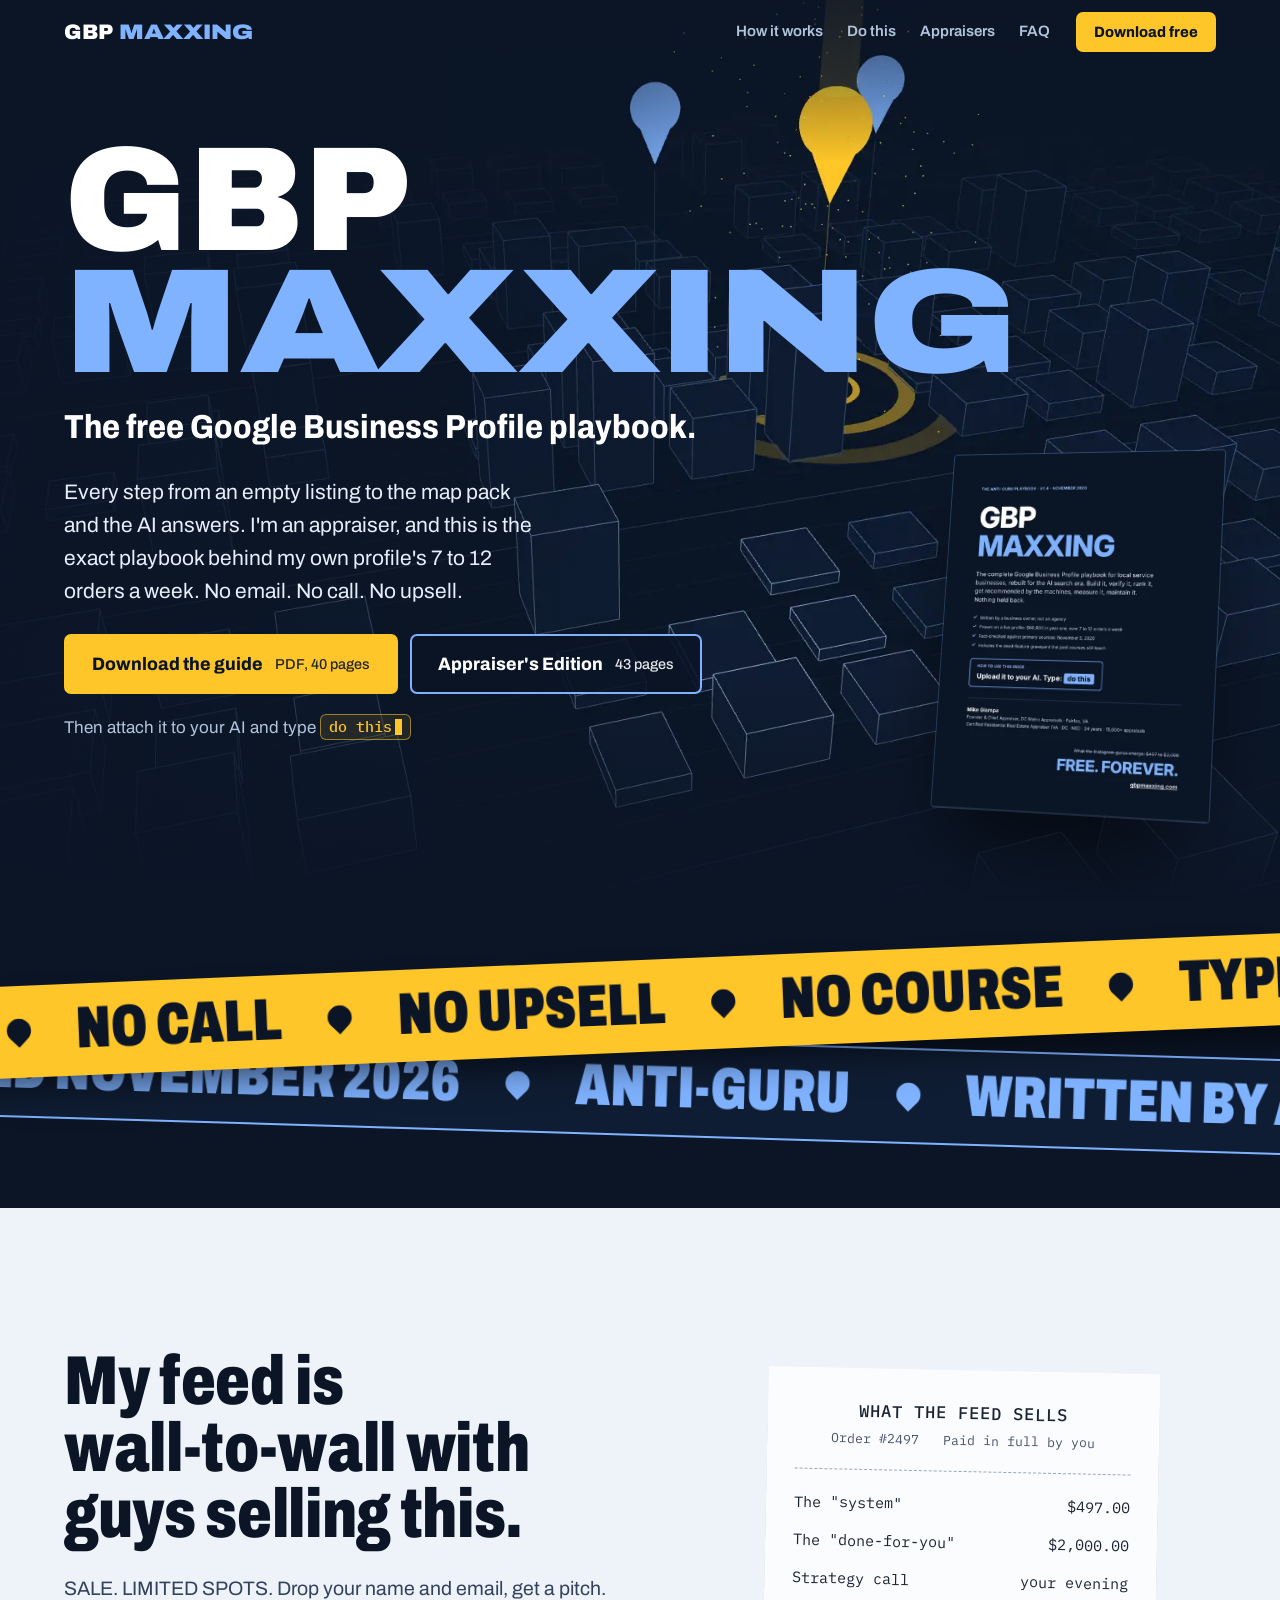
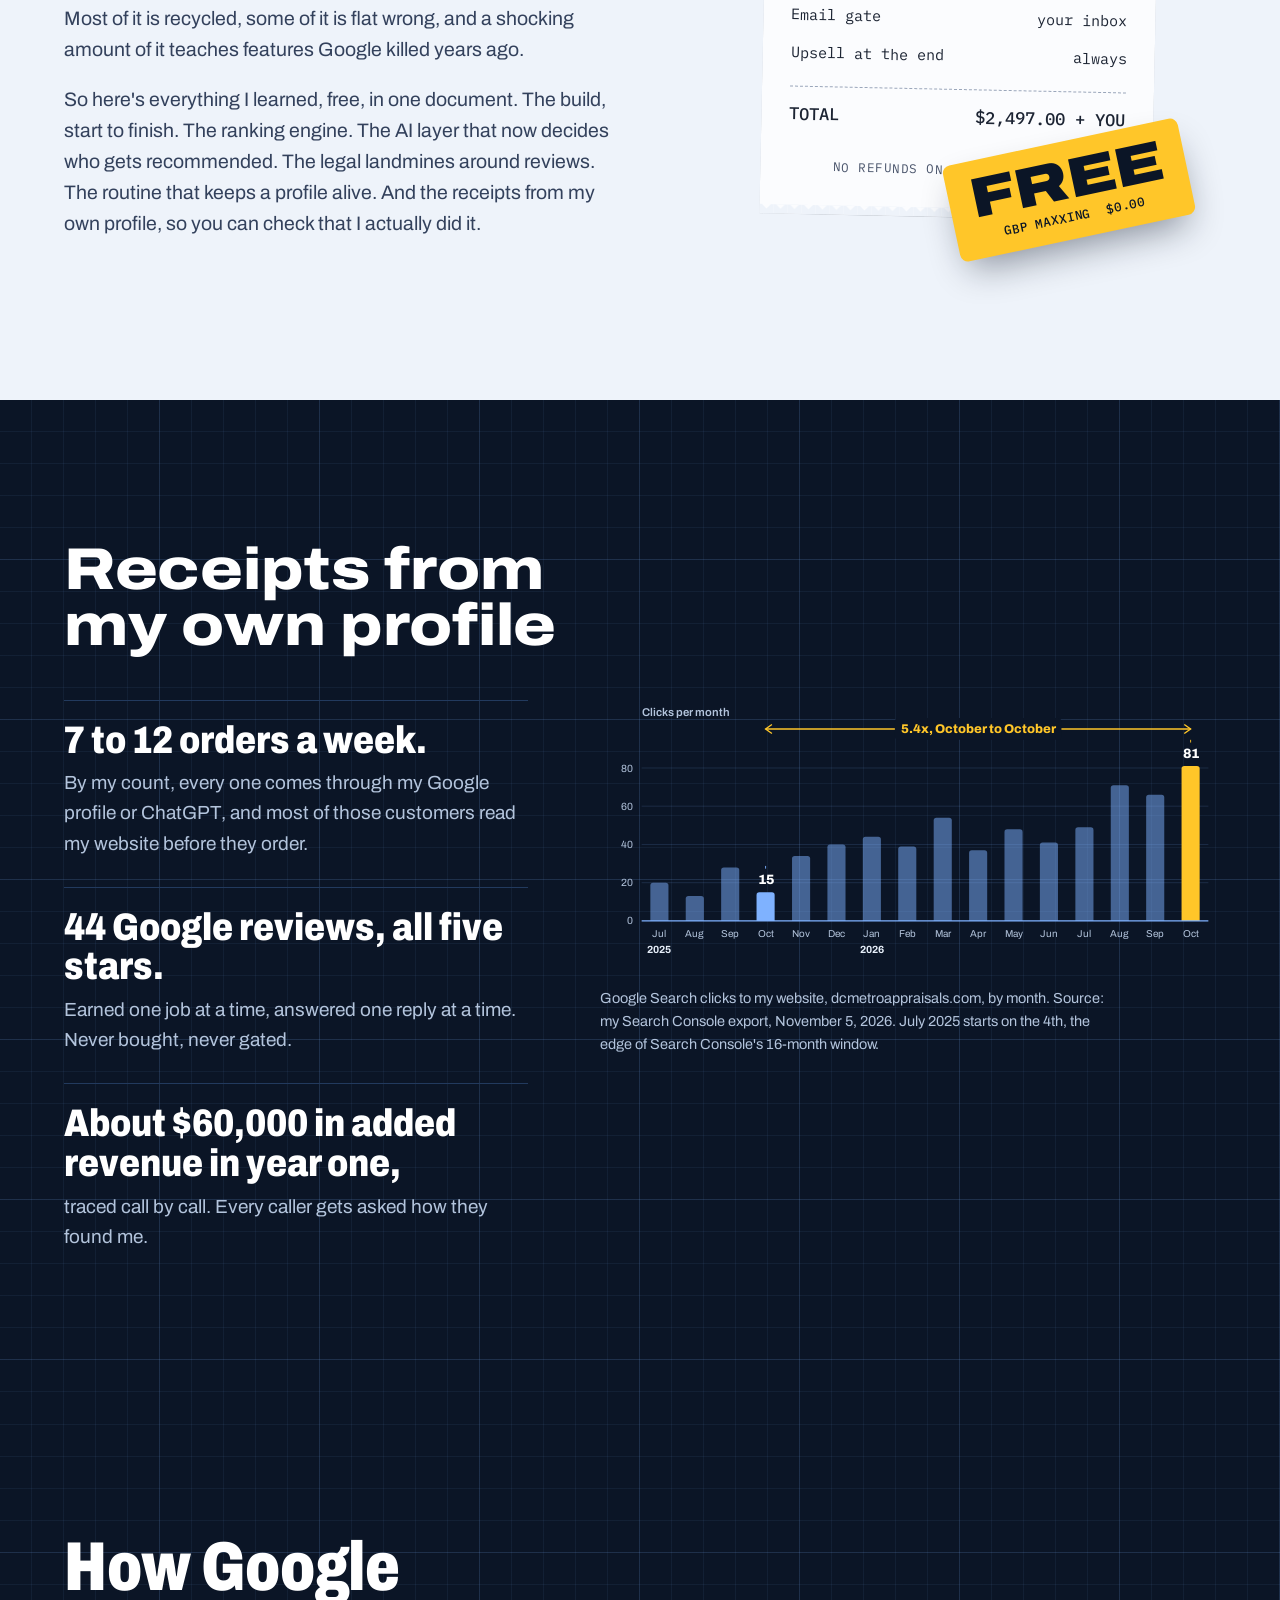
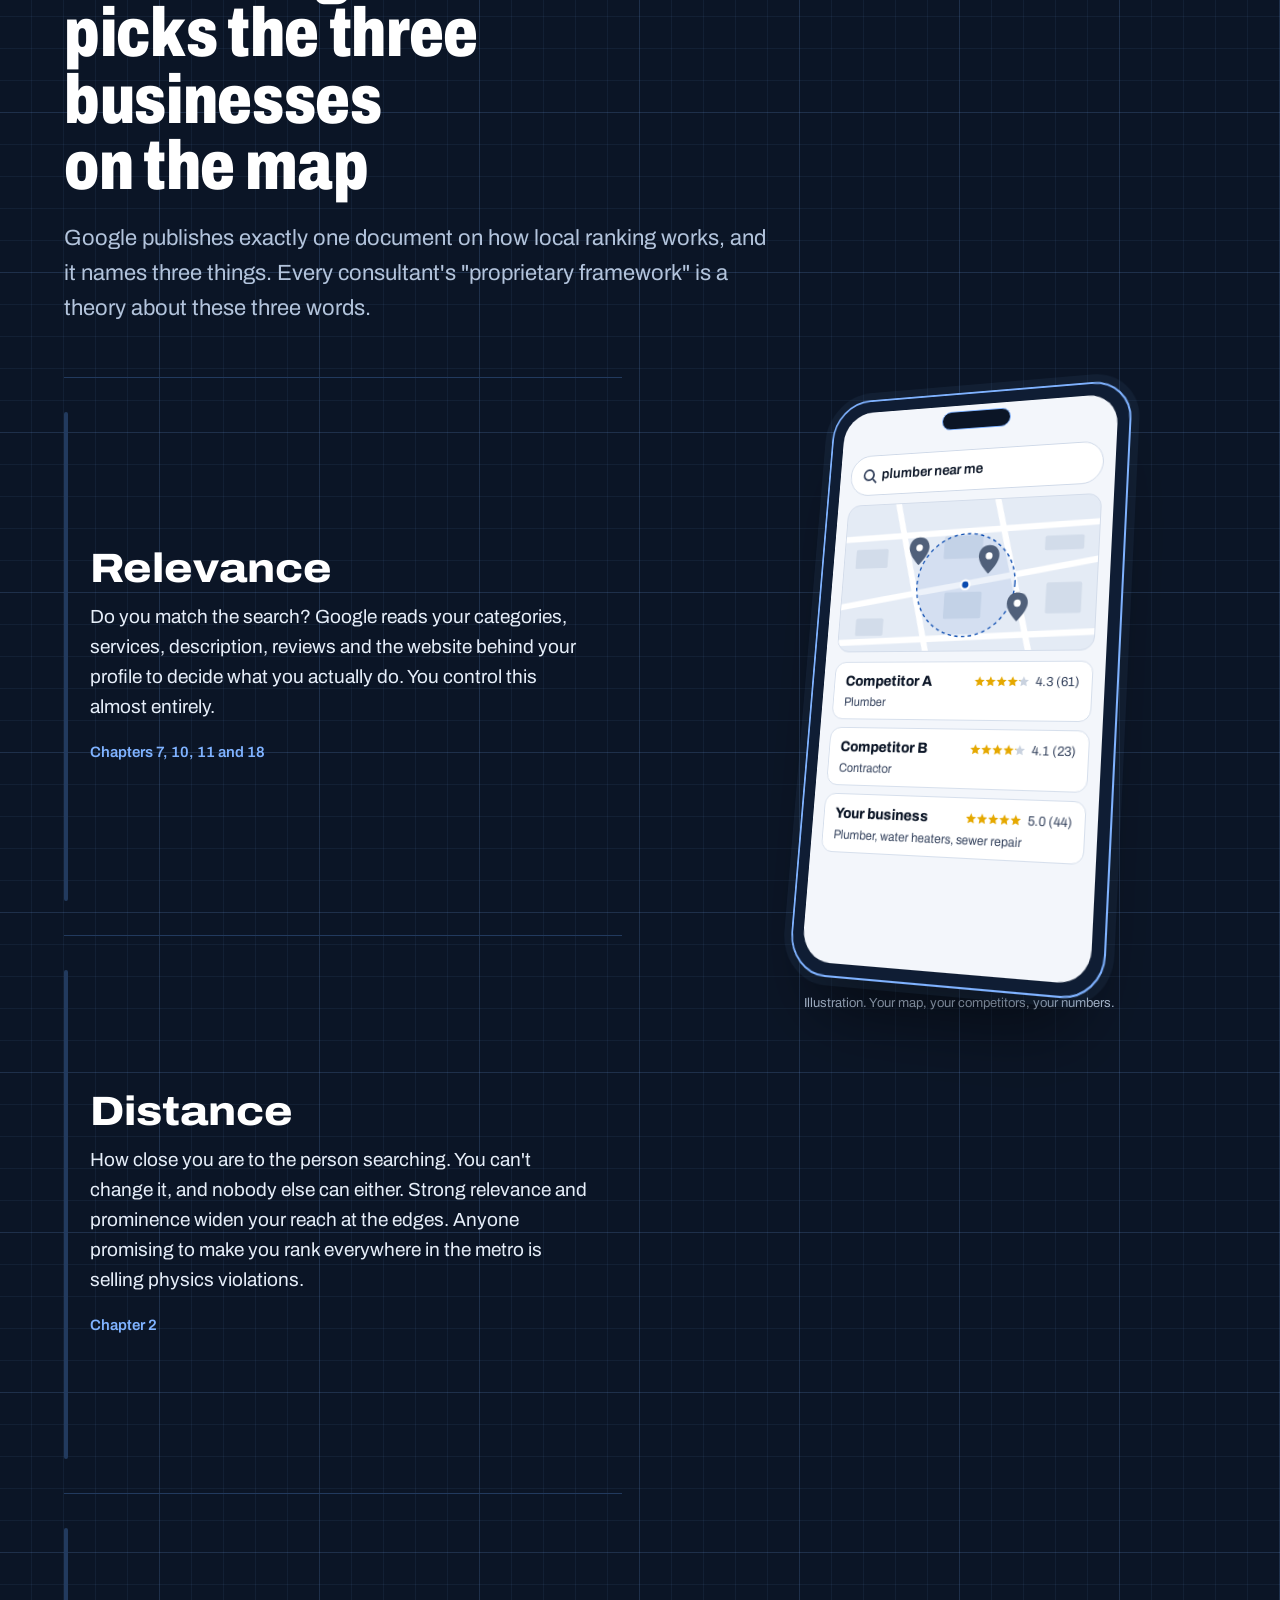
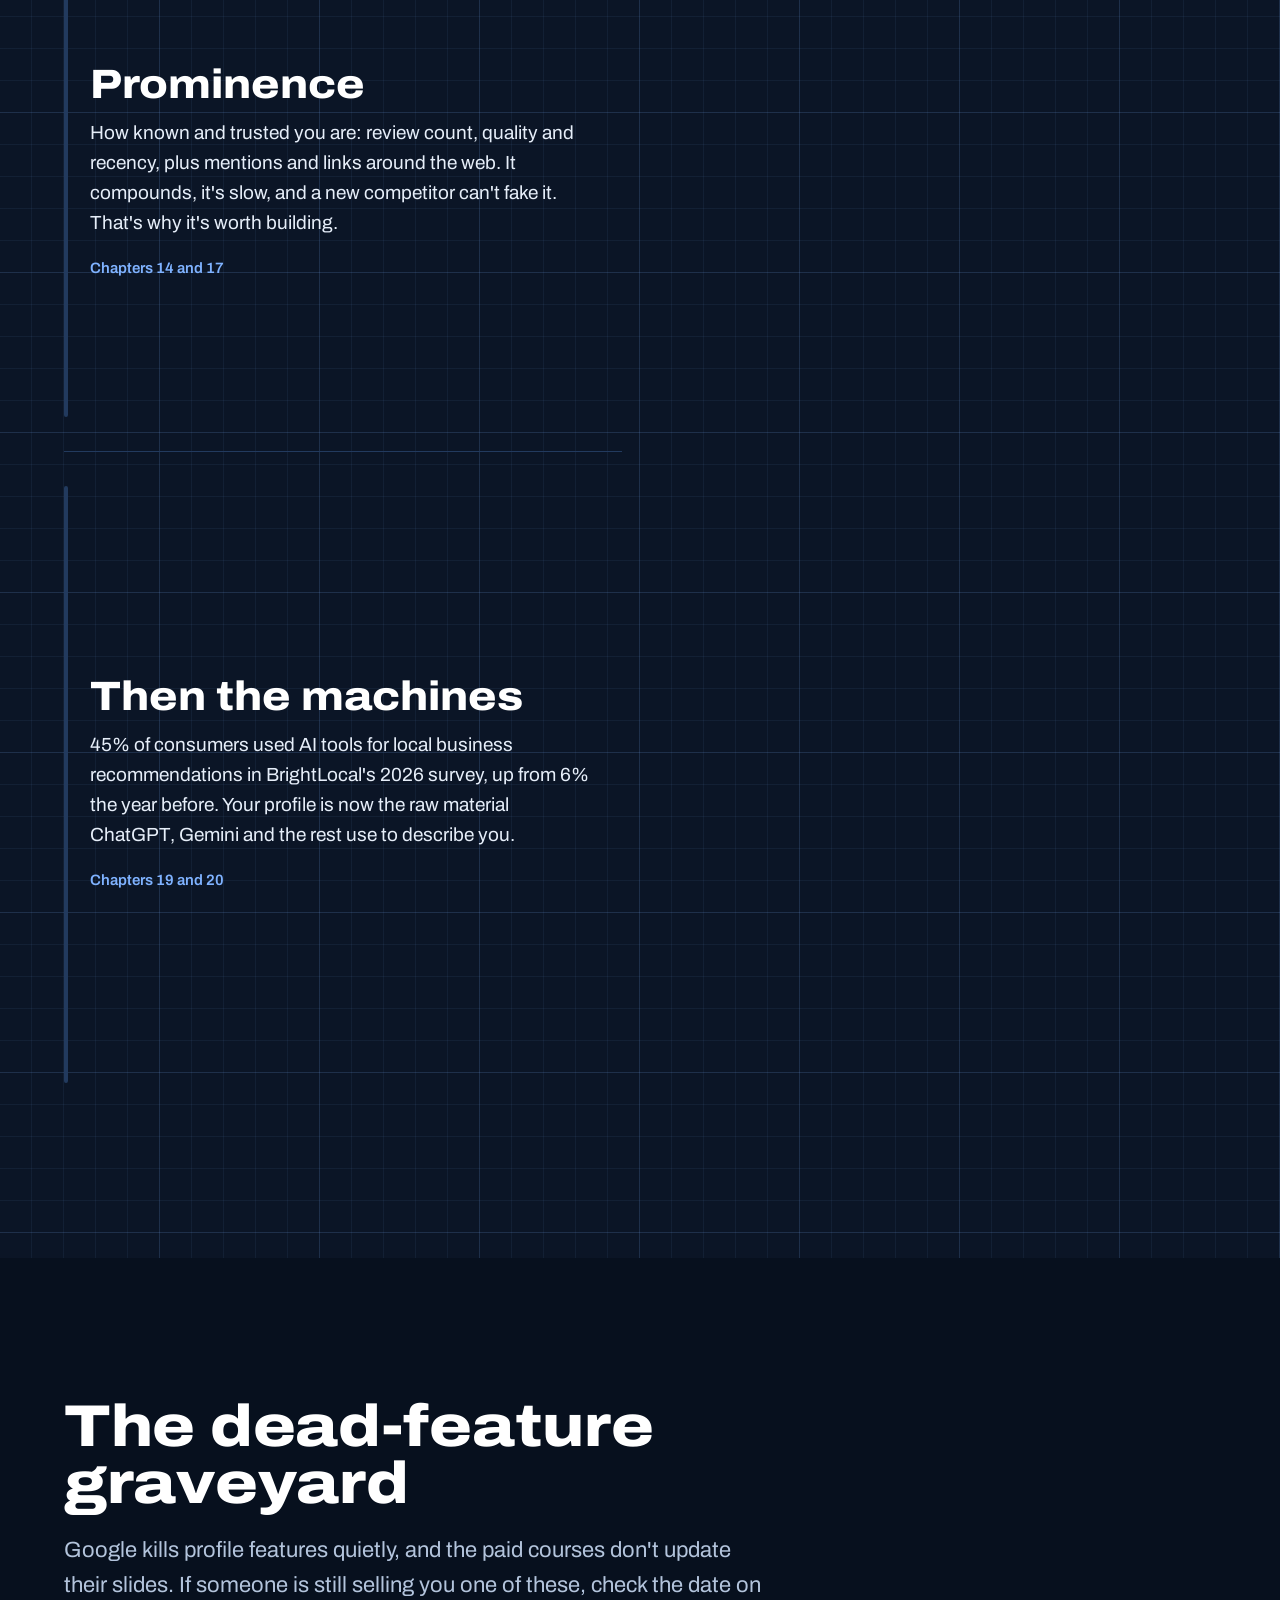
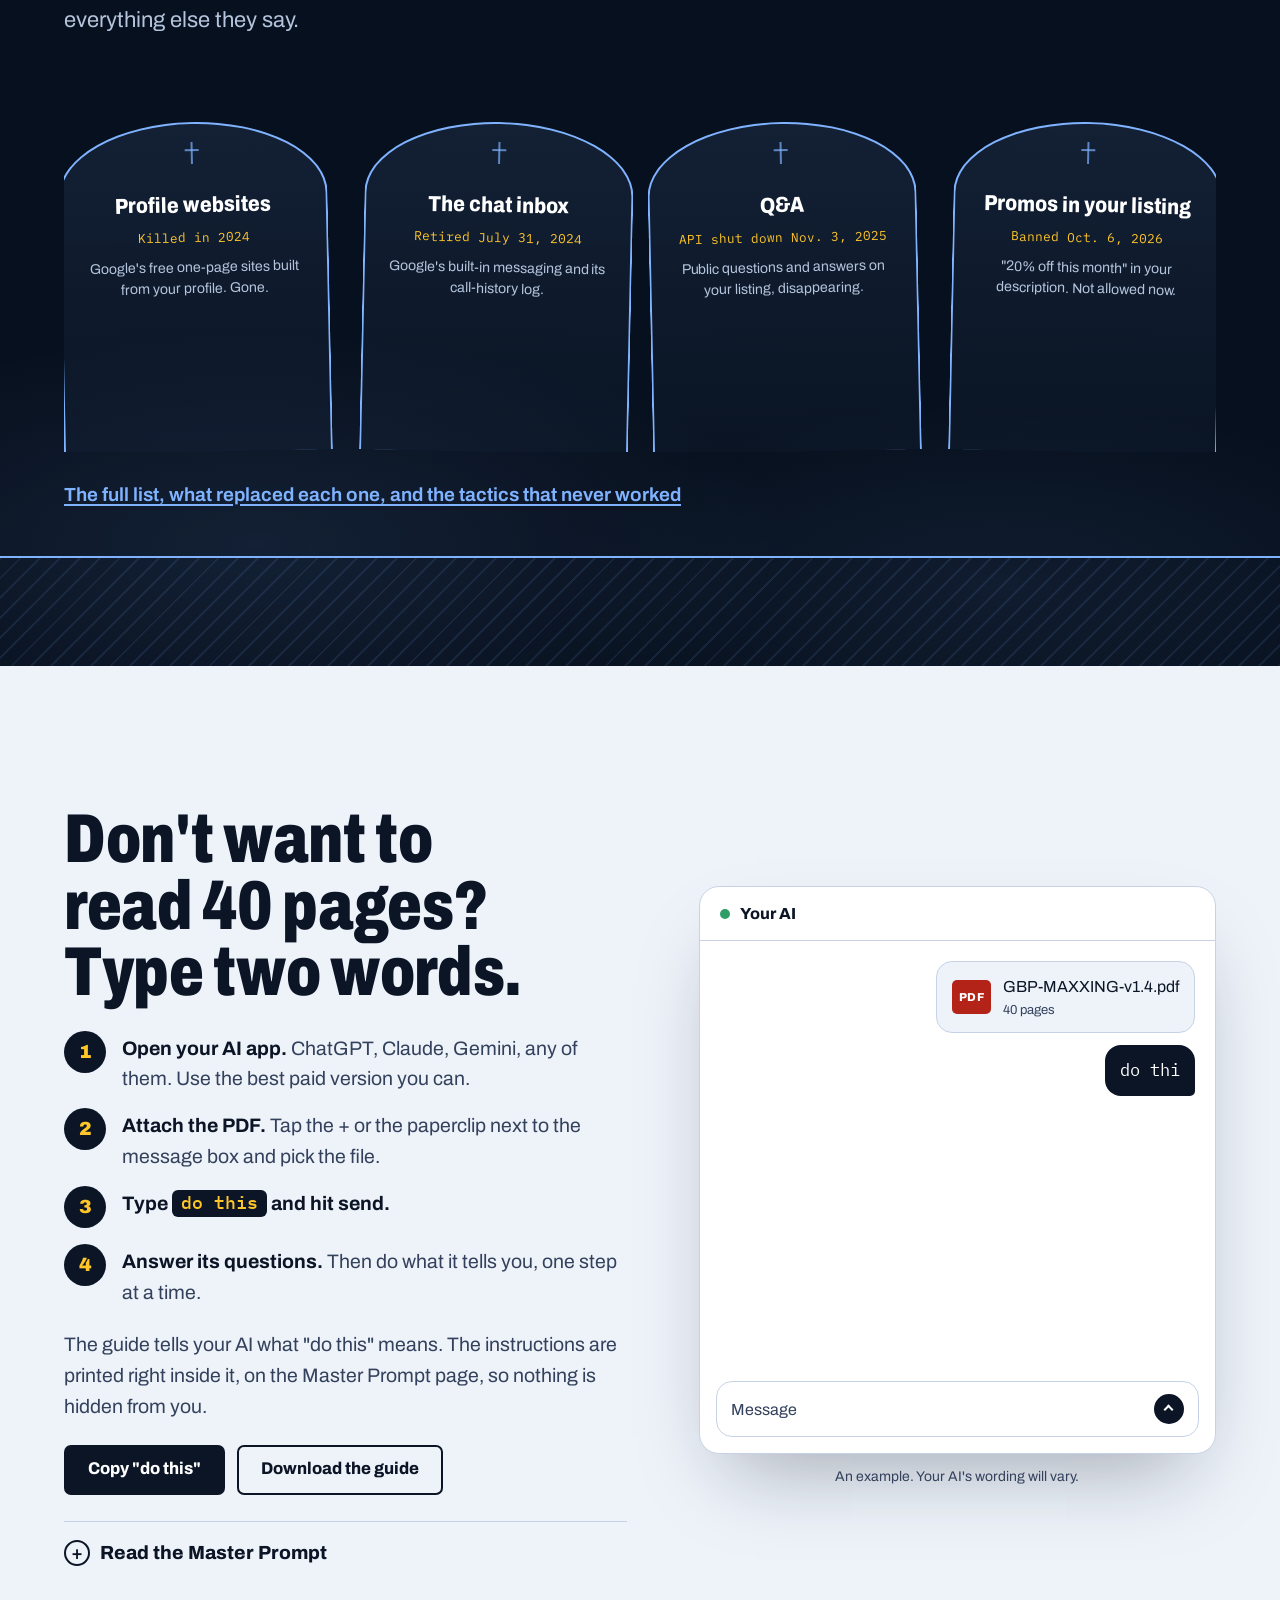
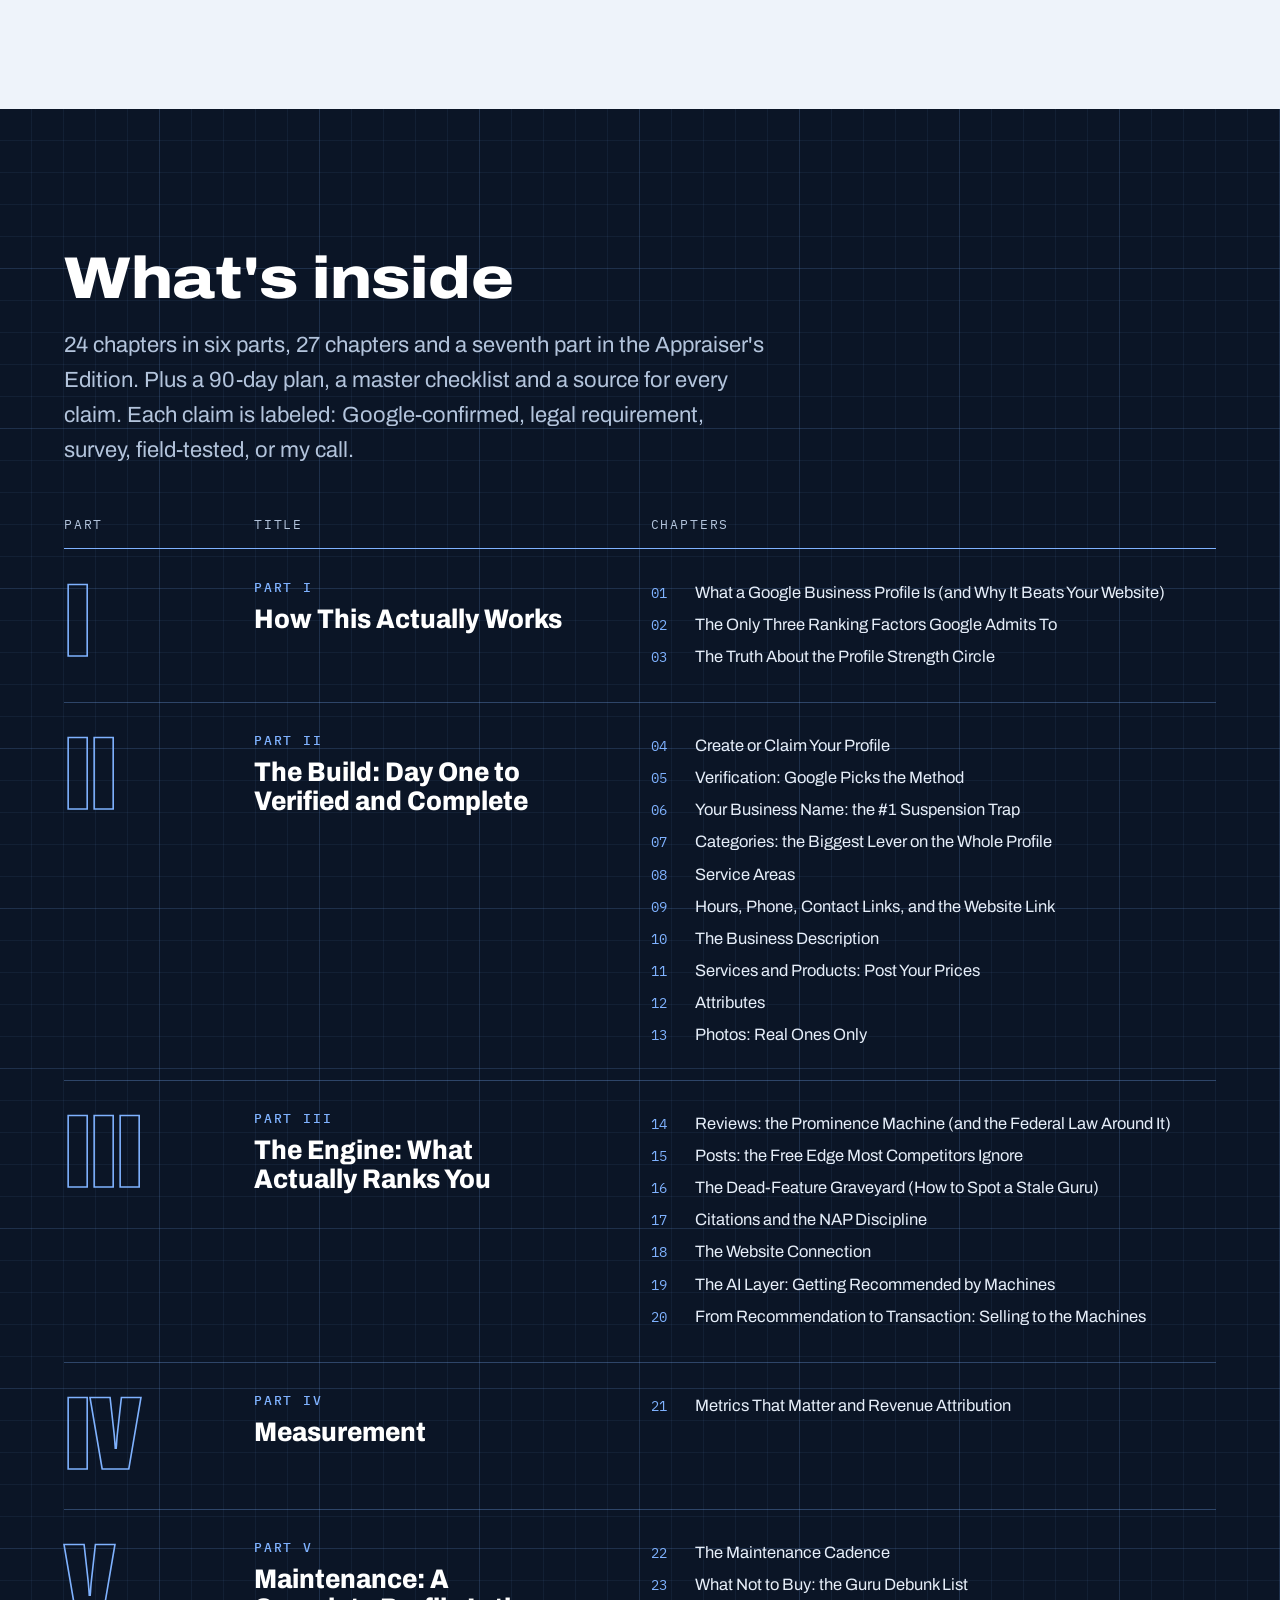
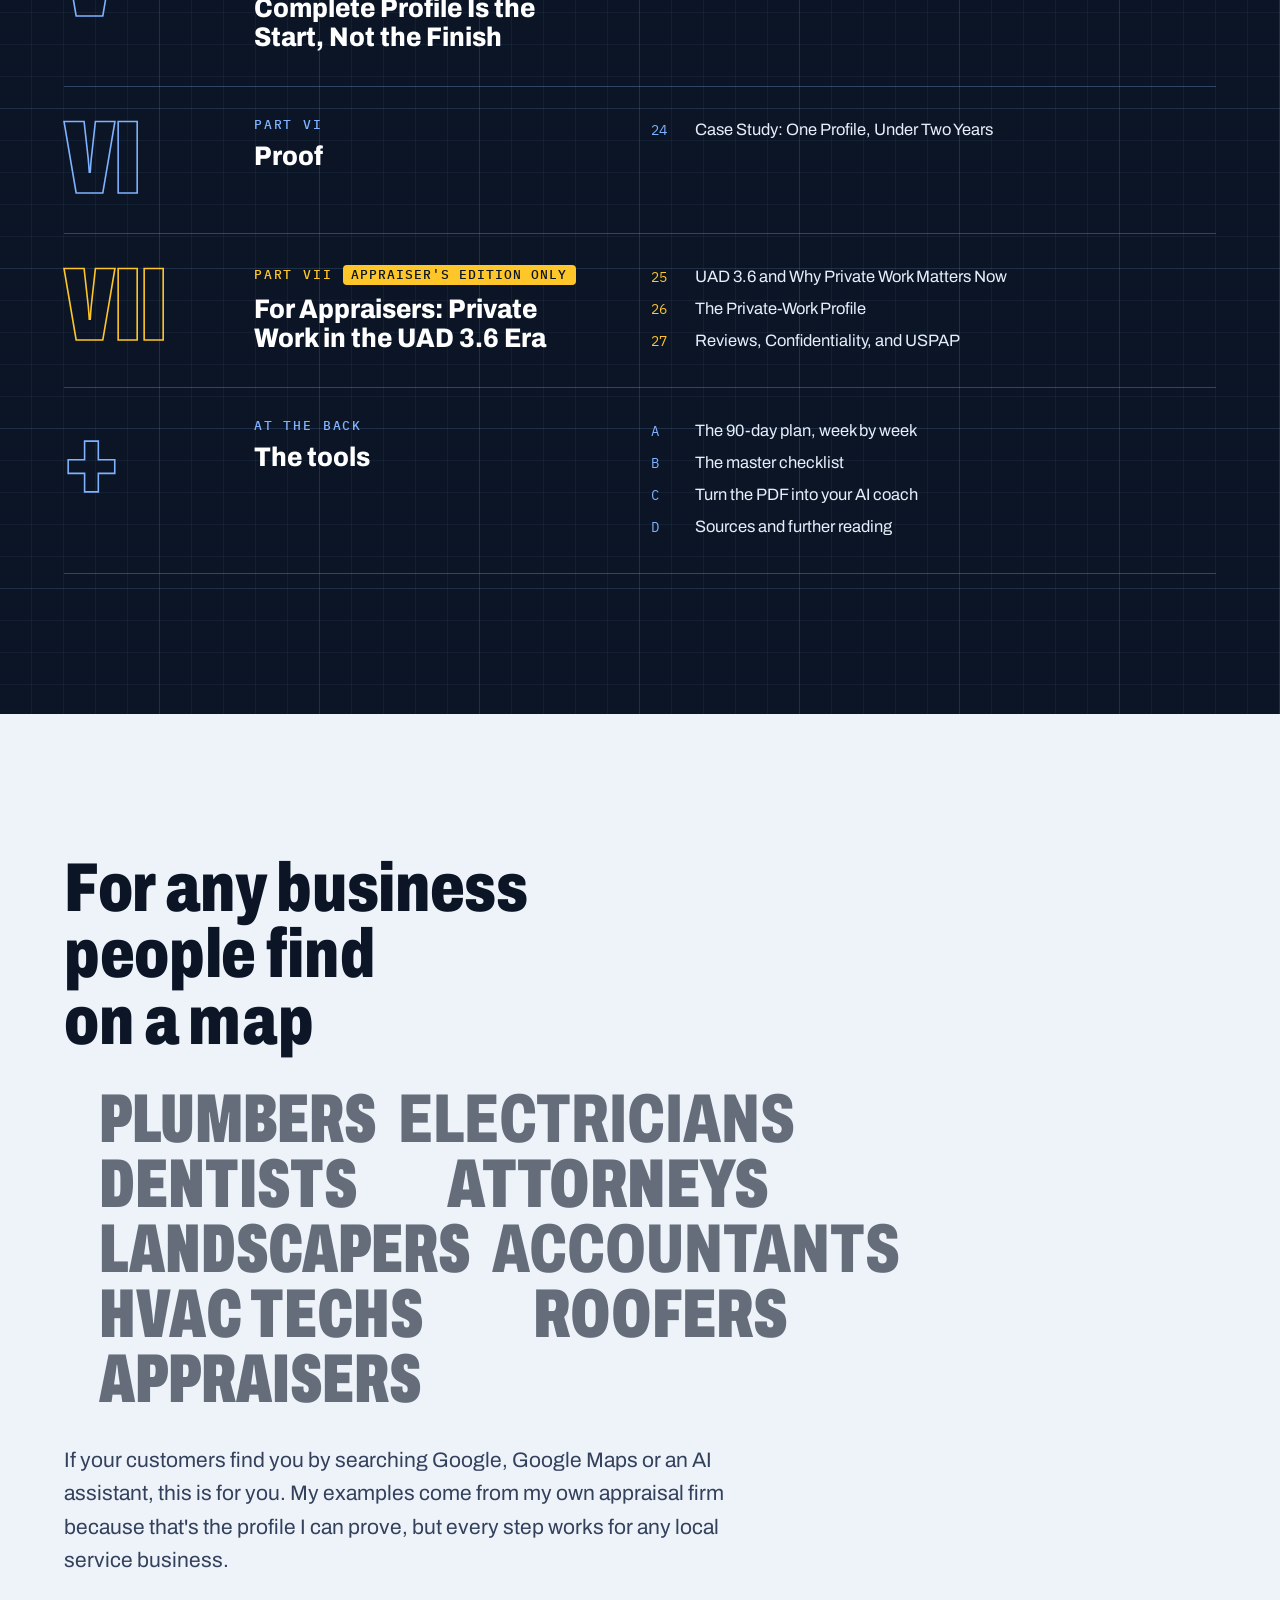
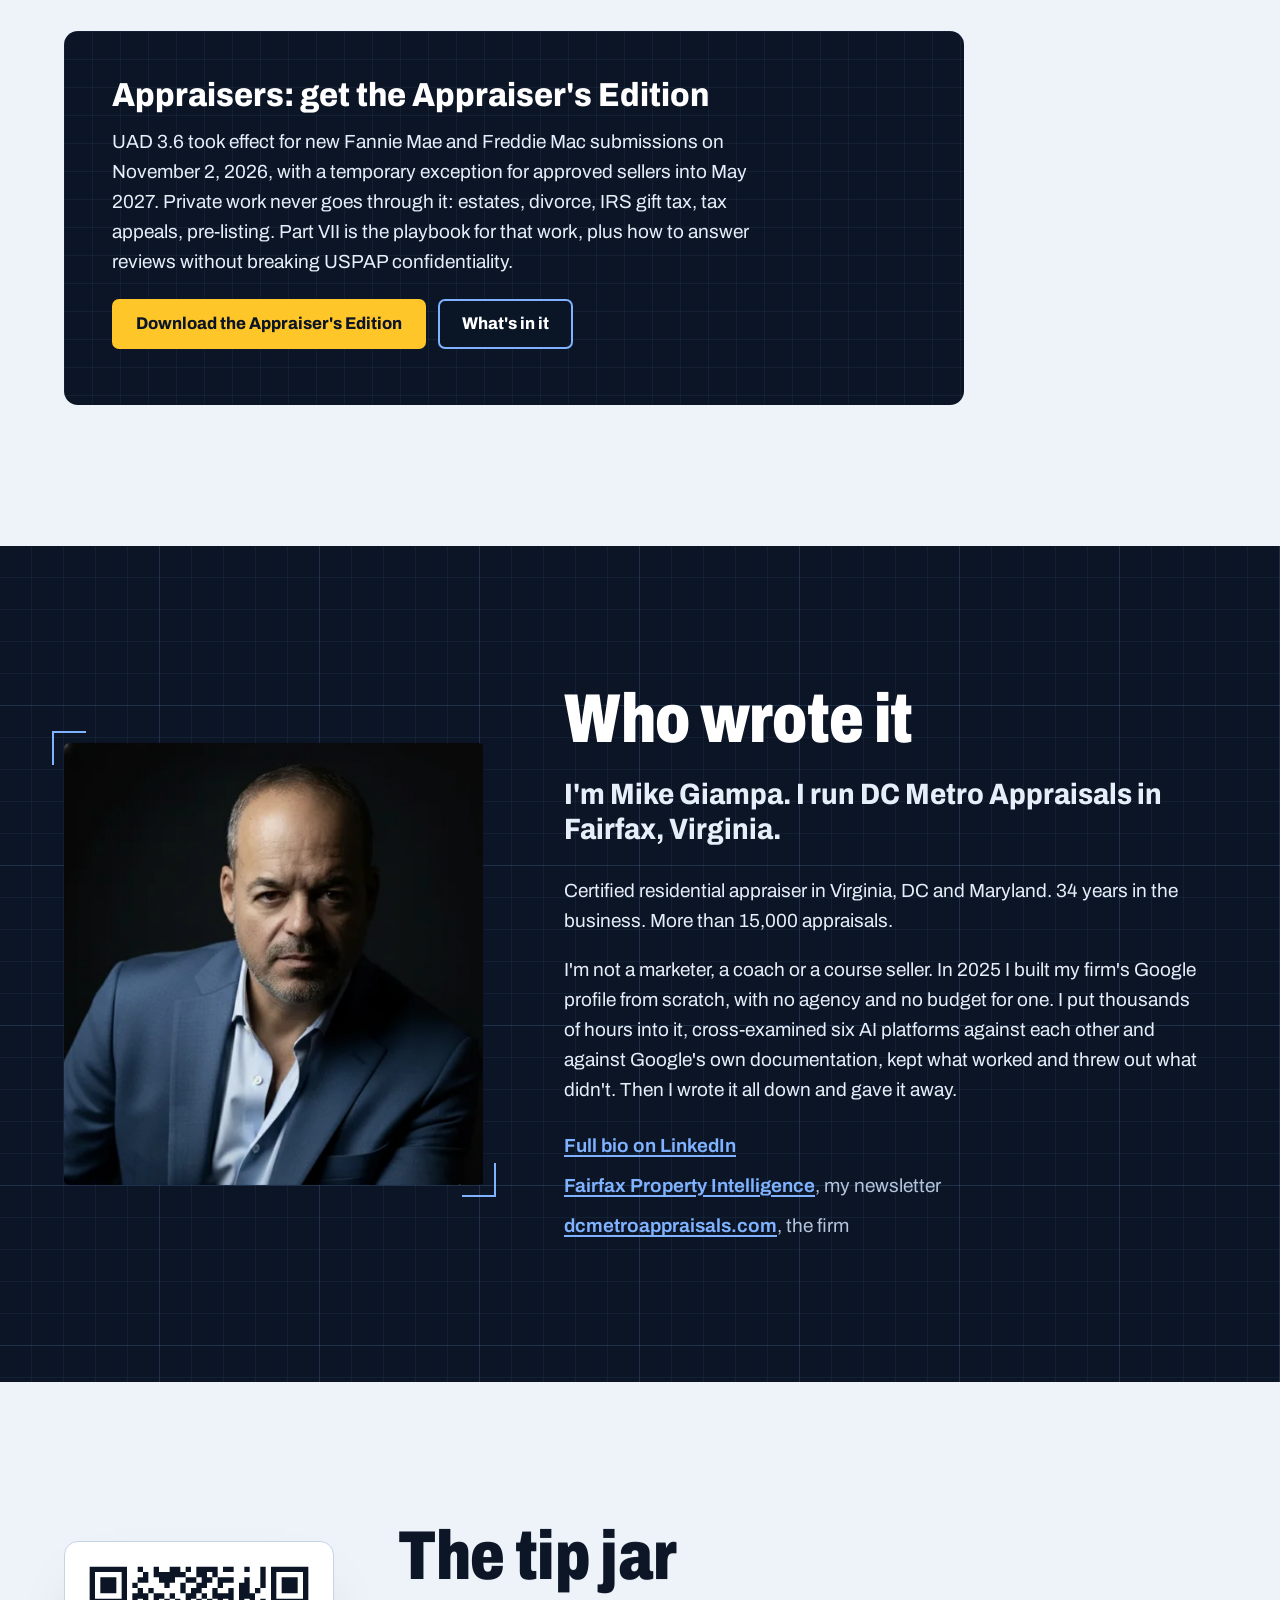
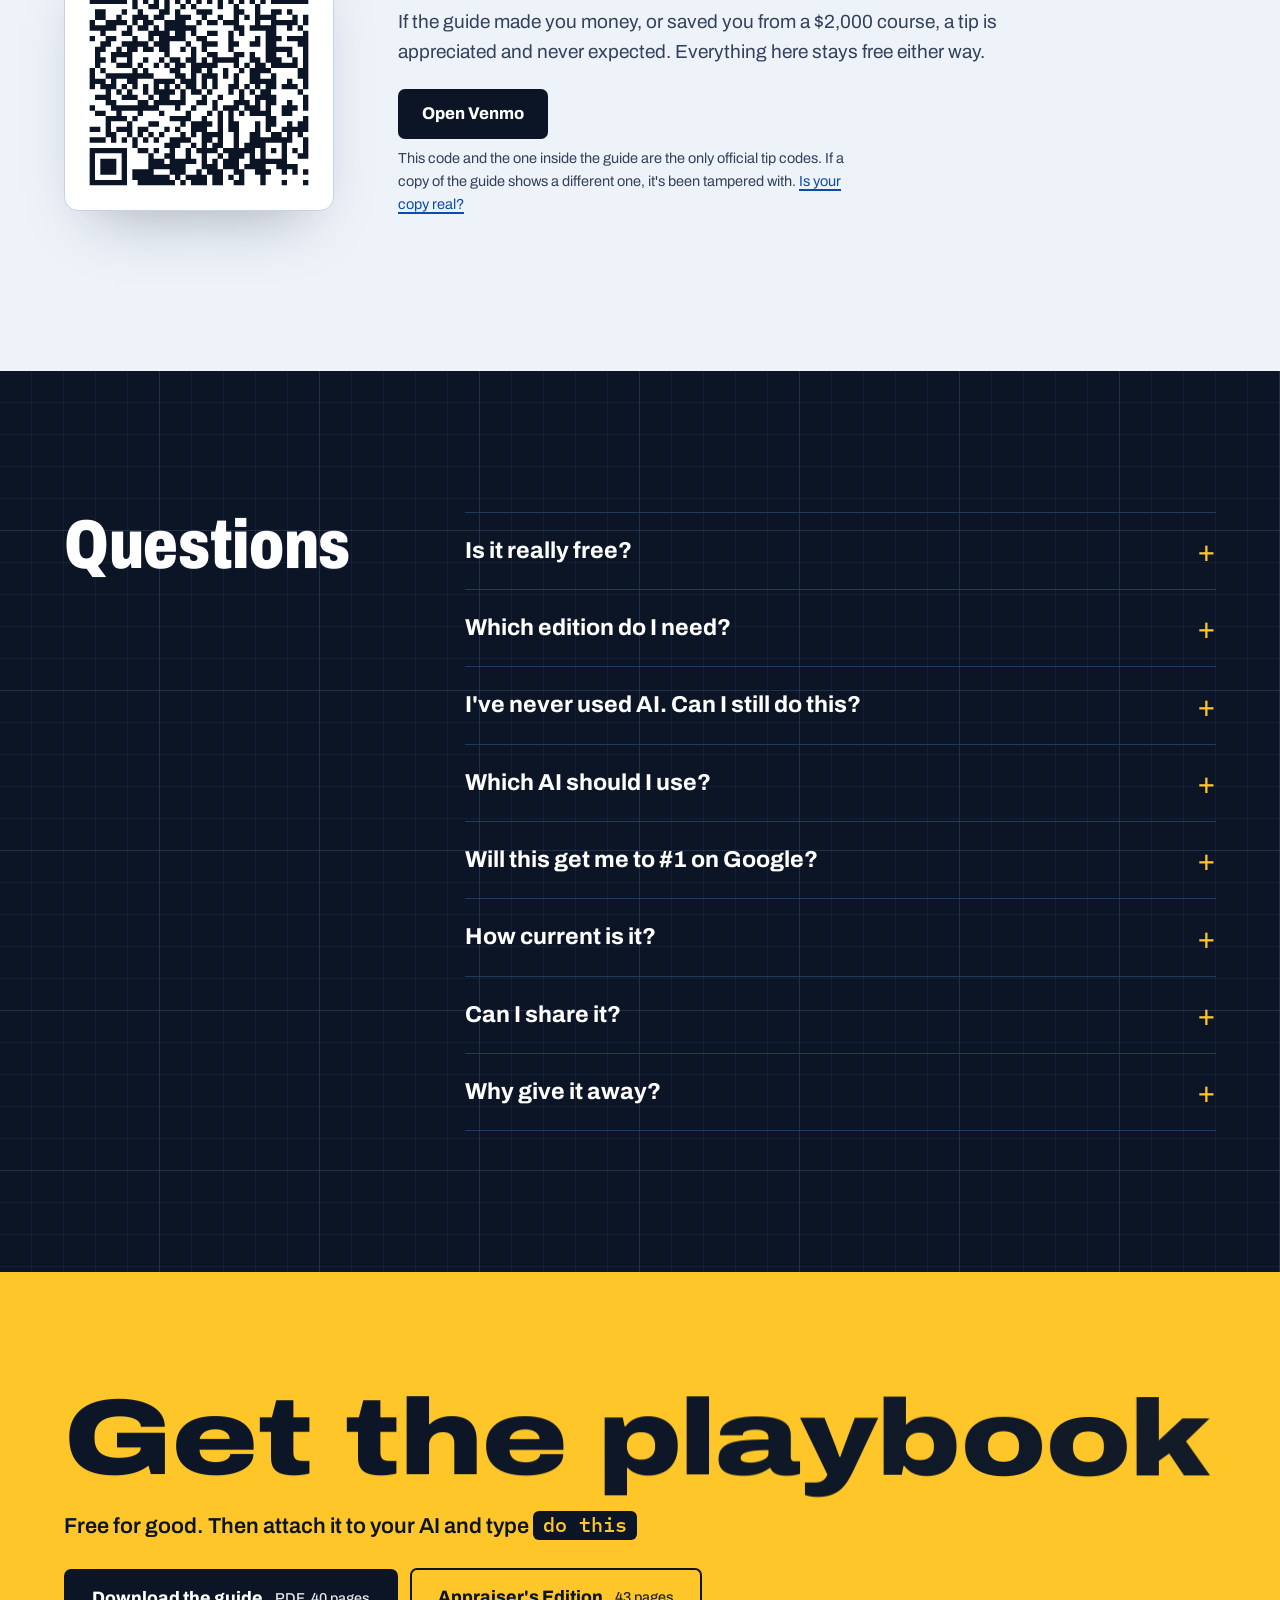
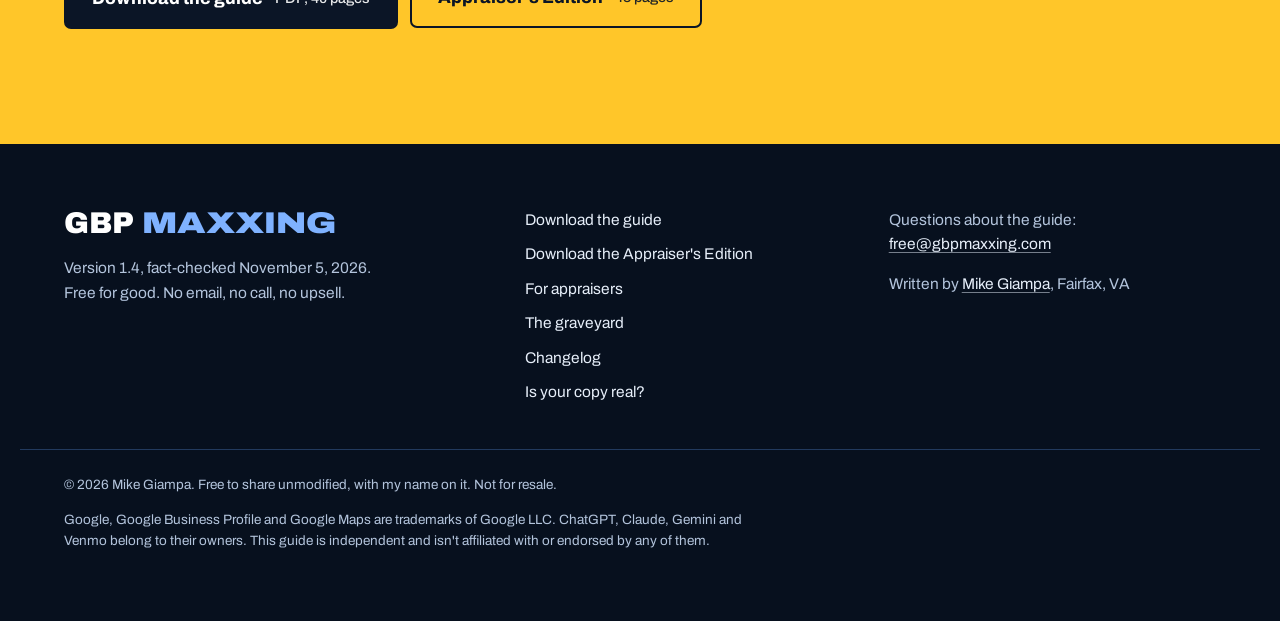
==== commit ac9998bf: "Replace the sideways reel with a contents page The pinned horizontal "What's inside" reel hijacked t" ====
--- a/index.html
+++ b/index.html
@@ -30,7 +30,7 @@
 <link rel="apple-touch-icon" href="/assets/img/apple-touch-icon.png">
 <link rel="manifest" href="/site.webmanifest">
 <link rel="preload" href="/assets/fonts/archivo-latin-wdth-normal.woff2" as="font" type="font/woff2" crossorigin>
-<style>@font-face{font-family:Archivo Variable;font-style:normal;font-display:swap;font-weight:100 900;font-stretch:62% 125%;src:url(/assets/fonts/archivo-latin-wdth-normal.woff2) format("woff2-variations"),url(/assets/fonts/archivo-latin-wdth-normal.woff2) format("woff2")}@font-face{font-family:Plex Mono;font-style:normal;font-display:swap;font-weight:400;src:url(/assets/fonts/ibm-plex-mono-latin-400-normal.woff2) format("woff2")}@font-face{font-family:Plex Mono;font-style:normal;font-display:swap;font-weight:500;src:url(/assets/fonts/ibm-plex-mono-latin-500-normal.woff2) format("woff2")}:root{--navy: #0B1526;--navy-2: #0F1D34;--navy-3: #142846;--night: #07101E;--blue: #7FB2FF;--blue-ink: #0A4BB0;--yellow: #FFC629;--yellow-2: #FFD866;--vellum: #EEF3FA;--paper: #FBFCFE;--ink: #0B1526;--ink-2: #33415C;--on-dark: #E6EEF9;--on-dark-2: #B3C4DC;--rule-dark: #223A5E;--rule-light: #C6D3E6;--grid: rgba(127, 178, 255, .065);--grid-major: rgba(127, 178, 255, .11);--wrap: 1240px;--gutter: clamp(18px, 4.4vw, 44px);--f: "Archivo Variable", "Archivo", system-ui, -apple-system, "Segoe UI", Roboto, sans-serif;--mono: "Plex Mono", ui-monospace, SFMono-Regular, Menlo, Consolas, monospace;--ease: cubic-bezier(.2, .8, .2, 1)}*,*:before,*:after{box-sizing:border-box}html{-webkit-text-size-adjust:100%;scroll-padding-top:84px}body{margin:0;background:var(--navy);color:var(--on-dark);font-family:var(--f);font-size:clamp(17px,.55vw + 14.5px,19px);line-height:1.58;font-weight:400;font-stretch:100%;-webkit-font-smoothing:antialiased;-moz-osx-font-smoothing:grayscale;text-rendering:optimizeLegibility;overflow-x:clip}img,svg{max-width:100%}img{height:auto;display:block}a{color:inherit;text-underline-offset:.18em;text-decoration-thickness:1.5px}h1,h2,h3{margin:0;line-height:1.02;font-weight:800;text-wrap:balance}p{margin:0 0 1em;text-wrap:pretty}button{font:inherit}.wrap{max-width:var(--wrap);margin:0 auto;padding:0 var(--gutter)}.skip{position:absolute;left:-9999px;top:12px;z-index:100;background:var(--yellow);color:var(--navy);padding:10px 16px;border-radius:6px;font-weight:700}.skip:focus{left:12px}.vh{position:absolute!important;width:1px;height:1px;padding:0;margin:-1px;overflow:hidden;clip:rect(0 0 0 0);clip-path:inset(50%);white-space:nowrap;border:0}:focus-visible{outline:3px solid var(--yellow);outline-offset:3px;border-radius:4px}.vellum :focus-visible,.sub-body :focus-visible,.final :focus-visible{outline-color:var(--navy)}.navy,.sub-hero,.hero{background-color:var(--navy);background-image:linear-gradient(var(--grid-major) 1px,transparent 1px),linear-gradient(90deg,var(--grid-major) 1px,transparent 1px),linear-gradient(var(--grid) 1px,transparent 1px),linear-gradient(90deg,var(--grid) 1px,transparent 1px);background-size:160px 160px,160px 160px,32px 32px,32px 32px;background-position:-1px -1px}.vellum{background:var(--vellum);color:var(--ink)}.sec{position:relative;padding:clamp(80px,11vw,150px) 0}.sec,.hero,.sub-hero,.sub-body{overflow-x:clip}h2{font-size:clamp(38px,5.4vw,78px);font-stretch:76%;font-weight:860;letter-spacing:-.005em;line-height:.96;max-width:15ch}h2.h-wide{font-stretch:116%;font-weight:820;max-width:20ch;font-size:clamp(34px,4.6vw,66px)}.navy h2,.grave h2{color:#fff}.vellum h2{color:var(--ink)}.intro{font-size:clamp(18px,1.2vw + 8px,22px);color:var(--on-dark-2);max-width:54ch;margin-top:22px}.vellum .intro{color:var(--ink-2)}.btn{display:inline-flex;align-items:center;justify-content:center;gap:12px;min-height:50px;padding:12px 22px;border-radius:7px;border:2px solid transparent;font-family:var(--f);font-weight:760;font-stretch:96%;font-size:17px;line-height:1.1;text-decoration:none;cursor:pointer;white-space:nowrap;transition:background-color .2s,border-color .2s,transform .15s var(--ease),color .2s}.btn:active{transform:translateY(1px)}.btn-lg{min-height:60px;padding:14px 26px;font-size:18px}.btn-sm{min-height:40px;padding:8px 16px;font-size:15px}.btn-block{width:100%}.btn-meta{font-weight:500;font-size:.8em;opacity:.9;font-stretch:100%}.btn-primary{background:var(--yellow);color:var(--navy)}.btn-primary:hover{background:var(--yellow-2)}.btn-ghost{border-color:var(--blue);color:#fff;background:#0b1526e0}.btn-ghost:hover{background:#7fb2ff29}.btn-dark{background:var(--navy);color:#fff}.btn-dark:hover{background:var(--navy-3)}.btn-line{border-color:var(--navy);color:var(--navy);background:transparent}.btn-line:hover{background:#0b15260f}.cta-row,.act-row{display:flex;flex-wrap:wrap;gap:12px}.act-row{margin:22px 0 8px}.chip{display:inline-block;font-family:var(--mono);font-weight:500;font-size:.9em;line-height:1.35;padding:.06em .5em .1em;border-radius:6px;background:var(--navy);color:var(--yellow);white-space:nowrap;vertical-align:.04em}.chip-dark{background:#ffc6291a;border:1px solid rgba(255,198,41,.55)}.caret{display:inline-block;width:.5em;height:1.05em;margin-left:3px;vertical-align:-.18em;background:var(--yellow);animation:blink 1.05s steps(1) infinite}@keyframes blink{50%{opacity:0}}.tlink{color:var(--blue);font-weight:650}.tlink:hover{color:#fff}.site-head{position:fixed;inset:0 0 auto;z-index:50;transition:background-color .3s,box-shadow .3s,backdrop-filter .3s}.site-head.is-solid{background:#0b1526e6;-webkit-backdrop-filter:blur(12px);backdrop-filter:blur(12px);box-shadow:0 1px 0 var(--rule-dark)}.head-in{max-width:var(--wrap);margin:0 auto;padding:12px var(--gutter);display:flex;align-items:center;gap:26px}.mark{display:inline-flex;align-items:baseline;gap:.26em;font-weight:900;font-size:21px;line-height:1;color:#fff;text-decoration:none;letter-spacing:.005em}.mark-g{font-stretch:100%}.mark-m{font-stretch:125%;color:var(--blue)}.mark-lg{font-size:30px}.head-nav{display:none;gap:24px;margin-left:auto}.head-nav a{color:var(--on-dark-2);text-decoration:none;font-weight:600;font-size:15px}.head-nav a:hover{color:#fff}.head-in .btn{margin-left:auto}@media(min-width:920px){.head-nav{display:flex}.head-in .btn{margin-left:0}}.hero{position:relative;min-height:100svh;padding:clamp(96px,13vh,132px) 0 clamp(48px,7vh,80px);overflow:hidden;display:flex;align-items:center}.hero-stage{position:absolute;inset:0;z-index:0}.hero-canvas{position:absolute;inset:0;width:100%;height:100%;display:block;opacity:0;transition:opacity .5s ease}.hero-canvas.is-ready{opacity:1}.hero-shade{position:absolute;inset:0;pointer-events:none;background:linear-gradient(90deg,#0b1526e6,#0b15268c 32%,#0b152600 56%),linear-gradient(0deg,var(--navy) 0%,rgba(11,21,38,0) 26%),linear-gradient(180deg,#0b1526b3,#0b152600 18%)}.hero-in{position:relative;z-index:1;width:100%}.hero-title{display:block;margin:0}.wm{display:block;font-weight:900;line-height:.8;text-transform:uppercase;letter-spacing:-.012em}.wm-g,.wm-m{display:block;font-size:clamp(64px,11.6vw,178px)}.wm-g{color:#fff;font-stretch:100%}.wm-m{color:var(--blue);font-stretch:var(--wdth, 125%);margin-top:.02em;white-space:nowrap}.hero-sub{display:block;margin-top:clamp(16px,2.2vw,26px);font-size:clamp(23px,2.6vw,36px);font-weight:760;font-stretch:88%;color:#fff;line-height:1.12;letter-spacing:0;text-transform:none}.hero-grid{display:grid;grid-template-columns:minmax(0,1fr);gap:34px;margin-top:clamp(18px,2.4vw,30px)}.lede{font-size:clamp(18px,.7vw + 13px,21px);color:var(--on-dark);max-width:40ch}.hero .cta-row{margin:26px 0 20px}.dothis-line{font-size:17px;color:var(--on-dark-2)}.hero-cover{margin:0;justify-self:start}.hero-cover img{width:min(320px,56vw);border-radius:3px;transform:perspective(1300px) rotateY(-16deg) rotateX(7deg) rotate(1.5deg);box-shadow:0 50px 90px -20px #0009,0 0 0 1px #7fb2ff4d;transform-origin:40% 60%}@media(min-width:960px){.hero-grid{grid-template-columns:minmax(0,1.3fr) minmax(0,.7fr);align-items:start}.hero-cover{justify-self:end;margin-top:-28px}.hero-cover img{width:min(290px,22vw)}}.no-webgl{background:var(--navy) url(/assets/img/hero-still-wide.webp) center / cover no-repeat}@media(max-width:759px),(max-aspect-ratio:1/1){.no-webgl{background-image:url(/assets/img/hero-still-tall.webp);background-position:center bottom}}.split{display:grid;gap:52px;grid-template-columns:minmax(0,1fr)}@media(min-width:920px){.split{grid-template-columns:minmax(0,1.05fr) minmax(0,.95fr);align-items:center;gap:72px}}.copy p{color:var(--ink-2);max-width:54ch;font-size:clamp(17px,.5vw + 14.5px,19.5px)}.vellum .copy h2{margin-bottom:26px}.receipt-stage{display:flex;justify-content:center;padding:10px 0 30px}.receipt{position:relative;width:min(392px,100%);font-family:var(--mono);color:#1c2433}.r-paper{position:relative;background:var(--paper);padding:30px 28px 38px;box-shadow:0 40px 70px -24px #0b152652,0 2px #0b15260a;transform:rotate(1.2deg)}.r-paper:after{content:"";position:absolute;left:0;right:0;bottom:0;height:9px;background:linear-gradient(45deg,var(--vellum) 50%,transparent 50%) 0 100% / 14px 9px repeat-x,linear-gradient(-45deg,var(--vellum) 50%,transparent 50%) 0 100% / 14px 9px repeat-x}.r-head{text-align:center;font-weight:500;font-size:17px;text-transform:uppercase;letter-spacing:.06em;margin:0 0 4px}.r-sub{text-align:center;font-size:13px;color:#48536a;margin:0 0 20px}.r-items{list-style:none;margin:0;padding:14px 0 6px;border-top:1.5px dashed #9AA6BA}.r-items li,.r-total{display:flex;justify-content:space-between;gap:16px;font-size:15px;padding:7px 0}.r-items li span:last-child{text-align:right}.r-total{border-top:1.5px dashed #9AA6BA;margin:8px 0 0;padding-top:14px;font-weight:500;font-size:17px;text-transform:uppercase}.r-foot{text-align:center;font-size:12.5px;color:#48536a;margin:22px 0 0;text-transform:uppercase;letter-spacing:.04em}.stamp{position:absolute;right:-34px;bottom:-22px;z-index:2;display:grid;justify-items:center;gap:2px;background:var(--yellow);color:var(--navy);padding:14px 22px 12px;border-radius:8px;transform:rotate(-12deg);box-shadow:0 18px 36px -10px #0b152673;font-family:var(--f)}.stamp-big{font-size:56px;font-weight:900;font-stretch:125%;line-height:.9;letter-spacing:.01em}.stamp-small{font-family:var(--mono);font-size:12.5px;font-weight:500}.proof-grid{display:grid;gap:54px;margin-top:46px}@media(min-width:980px){.proof-grid{grid-template-columns:minmax(0,.86fr) minmax(0,1.14fr);align-items:start;gap:72px}}.proof-list{list-style:none;margin:0;padding:0;display:grid;gap:28px}.proof-list li{font-size:clamp(17px,.5vw + 14.5px,19px);color:var(--on-dark-2);border-top:1px solid var(--rule-dark);padding-top:20px}.proof-list strong{display:block;font-size:clamp(28px,3vw,42px);font-stretch:84%;font-weight:850;color:#fff;line-height:1.04;margin-bottom:8px}.chart{margin:0}.chart svg{width:100%;height:auto;display:block;overflow:visible}.chart figcaption{font-size:14.5px;color:var(--on-dark-2);margin-top:16px;max-width:64ch}.how-head{margin-bottom:clamp(30px,4vw,56px)}.how-body{position:relative}.step{position:relative;padding:30px 0 30px 26px;border-top:1px solid var(--rule-dark)}.step:before{content:"";position:absolute;left:0;top:34px;bottom:34px;width:4px;border-radius:2px;background:var(--rule-dark);transition:background-color .35s}.step.is-on:before{background:var(--yellow)}.step h3{font-size:clamp(30px,3.2vw,44px);font-stretch:112%;color:#fff;margin-bottom:12px}.step p{color:var(--on-dark);max-width:46ch}.step .ch{color:var(--blue);font-size:15px;font-weight:600;margin:0}.how-phone-col{position:sticky;top:76px;z-index:0;align-self:start}.ph-note{text-align:center;font-size:13px;color:var(--on-dark-2);margin:12px 0 0}.phone{position:relative;width:min(330px,74vw);margin:0 auto;padding:12px;border:2px solid var(--blue);border-radius:42px;background:var(--navy-2);box-shadow:0 0 0 8px #7fb2ff0f,0 50px 80px -30px #0009}.ph-notch{position:absolute;top:18px;left:50%;width:76px;height:20px;margin-left:-38px;border-radius:12px;background:var(--navy);border:1.5px solid var(--blue);z-index:2}.ph-screen{position:relative;border-radius:32px;overflow:hidden;background:#f3f6fb;color:var(--ink);padding:48px 12px 14px;height:clamp(500px,64vh,620px)}.ph-search{display:flex;align-items:center;gap:8px;background:#fff;border:1px solid #CFD9E8;border-radius:22px;padding:9px 14px;font-size:15px;font-weight:600;color:var(--ink)}.ph-mag{width:13px;height:13px;border:2px solid var(--ink-2);border-radius:50%;position:relative;flex:none}.ph-mag:after{content:"";position:absolute;width:6px;height:2px;background:var(--ink-2);right:-5px;bottom:-3px;transform:rotate(45deg)}.ph-map{margin:10px 0;border-radius:14px;overflow:hidden;background:#e4ebf5;border:1px solid #D3DCEA}.ph-map-svg{display:block;width:100%;height:auto}.ph-map .roads path{stroke:#fff;stroke-width:7;fill:none}.ph-map .blocks rect{fill:#d2dcea}.ph-map .radius{fill:#0a4bb012;stroke:var(--blue-ink);stroke-width:1.5;stroke-dasharray:4 4;opacity:0;transition:opacity .5s}.ph-map .me{fill:var(--blue-ink);stroke:#fff;stroke-width:2.5;opacity:0;transition:opacity .5s}.ph-map .pin path{fill:#50607a;transition:fill .4s}.ph-map .pin circle{fill:#fff}.ph-map .pin-you path{fill:#50607a}.ph-map .pin-you{transition:transform .5s var(--ease)}.ph-results{position:relative;list-style:none;margin:0;padding:0;height:198px}.res{position:absolute;left:0;right:0;top:0;height:60px;display:grid;grid-template-columns:1fr auto;grid-template-rows:auto auto;column-gap:8px;background:#fff;border:1px solid #D6DFEC;border-radius:12px;padding:8px 12px;transition:transform .7s var(--ease),border-color .4s,box-shadow .4s}.res-name{font-weight:760;font-size:15px}.res-meta{font-size:13px;color:var(--ink-2);display:inline-flex;align-items:center;gap:6px;justify-self:end}.res-tag{grid-column:1 / -1;font-size:12.5px;color:var(--ink-2);white-space:nowrap;overflow:hidden;text-overflow:ellipsis;border-radius:4px;transition:background-color .4s,color .4s}.stars{width:58px;height:11px;background:linear-gradient(90deg,#E5A800 var(--fill, 86%),#C9D2DF var(--fill, 86%));-webkit-mask:url("data:image/svg+xml,%3Csvg xmlns='http://www.w3.org/2000/svg' viewBox='0 0 60 11'%3E%3Cg fill='%23000'%3E%3Cpath d='M5.5 0l1.6 3.6 3.9.4-2.9 2.6.8 3.9L5.5 8.5 2.1 10.5l.8-3.9L0 4l3.9-.4z'/%3E%3Cpath transform='translate(12)' d='M5.5 0l1.6 3.6 3.9.4-2.9 2.6.8 3.9L5.5 8.5 2.1 10.5l.8-3.9L0 4l3.9-.4z'/%3E%3Cpath transform='translate(24)' d='M5.5 0l1.6 3.6 3.9.4-2.9 2.6.8 3.9L5.5 8.5 2.1 10.5l.8-3.9L0 4l3.9-.4z'/%3E%3Cpath transform='translate(36)' d='M5.5 0l1.6 3.6 3.9.4-2.9 2.6.8 3.9L5.5 8.5 2.1 10.5l.8-3.9L0 4l3.9-.4z'/%3E%3Cpath transform='translate(48)' d='M5.5 0l1.6 3.6 3.9.4-2.9 2.6.8 3.9L5.5 8.5 2.1 10.5l.8-3.9L0 4l3.9-.4z'/%3E%3C/g%3E%3C/svg%3E") center / 100% 100% no-repeat;mask:url("data:image/svg+xml,%3Csvg xmlns='http://www.w3.org/2000/svg' viewBox='0 0 60 11'%3E%3Cg fill='%23000'%3E%3Cpath d='M5.5 0l1.6 3.6 3.9.4-2.9 2.6.8 3.9L5.5 8.5 2.1 10.5l.8-3.9L0 4l3.9-.4z'/%3E%3Cpath transform='translate(12)' d='M5.5 0l1.6 3.6 3.9.4-2.9 2.6.8 3.9L5.5 8.5 2.1 10.5l.8-3.9L0 4l3.9-.4z'/%3E%3Cpath transform='translate(24)' d='M5.5 0l1.6 3.6 3.9.4-2.9 2.6.8 3.9L5.5 8.5 2.1 10.5l.8-3.9L0 4l3.9-.4z'/%3E%3Cpath transform='translate(36)' d='M5.5 0l1.6 3.6 3.9.4-2.9 2.6.8 3.9L5.5 8.5 2.1 10.5l.8-3.9L0 4l3.9-.4z'/%3E%3Cpath transform='translate(48)' d='M5.5 0l1.6 3.6 3.9.4-2.9 2.6.8 3.9L5.5 8.5 2.1 10.5l.8-3.9L0 4l3.9-.4z'/%3E%3C/g%3E%3C/svg%3E") center / 100% 100% no-repeat}.stars.s4{--fill: 82%}.stars.s5{--fill: 100%}.res-a{transform:translateY(0)}.res-b{transform:translateY(68px)}.res-you{transform:translateY(136px)}.ph-ai{position:absolute;left:12px;right:12px;bottom:14px;background:var(--navy);color:#fff;border-radius:14px;padding:12px 14px;font-size:13.5px;line-height:1.45;transform:translateY(130%);opacity:0;transition:transform .6s var(--ease),opacity .4s}.ph-ai-k{display:block;font-family:var(--mono);font-size:12px;color:var(--yellow);margin-bottom:4px}.phone[data-step="1"] .res-you .res-tag{background:#fff1c2;color:var(--ink)}.phone[data-step="2"] .radius,.phone[data-step="2"] .me{opacity:1}.phone[data-step="3"] .res-you,.phone[data-step="4"] .res-you{transform:translateY(0);border-color:#e5a800;box-shadow:0 10px 24px -12px #e5a800b3}.phone[data-step="3"] .res-a,.phone[data-step="4"] .res-a{transform:translateY(68px)}.phone[data-step="3"] .res-b,.phone[data-step="4"] .res-b{transform:translateY(136px)}.phone[data-step="3"] .pin-you path,.phone[data-step="4"] .pin-you path{fill:#e5a800}.phone[data-step="3"] .pin-you,.phone[data-step="4"] .pin-you{transform:translate(176px,74px) scale(1.35)}.phone[data-step="4"] .ph-ai{transform:none;opacity:1}@media(min-width:980px){.how-body{display:grid;grid-template-columns:minmax(0,1fr) minmax(0,.92fr);gap:80px}.how-phone-col{grid-column:2;grid-row:1}.how-steps{grid-column:1;grid-row:1}.step{min-height:62vh;display:flex;flex-direction:column;justify-content:center}.how-steps .step:last-child{min-height:74vh}}@media(max-width:979px){.how-phone-col{top:62px}.phone{width:min(236px,60vw);border-radius:32px;padding:8px}.ph-screen{height:min(420px,50vh);border-radius:25px;padding:38px 9px 10px}.ph-notch{top:13px;width:56px;height:15px;margin-left:-28px}.ph-search{font-size:13px;padding:7px 11px}.ph-results{height:164px}.res{height:50px;padding:5px 9px;border-radius:10px}.res-name{font-size:13px}.res-meta,.res-tag{font-size:11px}.stars{width:48px;height:9px}.res-b{transform:translateY(56px)}.res-you{transform:translateY(112px)}.phone[data-step="3"] .res-a,.phone[data-step="4"] .res-a{transform:translateY(56px)}.phone[data-step="3"] .res-b,.phone[data-step="4"] .res-b{transform:translateY(112px)}.ph-ai{font-size:11.5px;padding:9px 11px;left:9px;right:9px;bottom:10px}.ph-note{display:none}.how-steps{position:relative;z-index:2;margin-top:6vh}.how-steps .step{background:var(--navy-2);border:1px solid var(--rule-dark);border-radius:12px;padding:20px 18px 20px 30px;margin:0 0 44vh;box-shadow:0 -24px 40px -12px #07101ed9}.how-steps .step:last-child{margin-bottom:8vh}.step:before{left:13px;top:22px;bottom:22px}.step h3{font-size:28px}.step p{font-size:16.5px}}.grave{background:var(--night);padding-bottom:0;overflow:hidden}.grave .intro{color:var(--on-dark-2)}.grave:before{content:"";position:absolute;inset:0;pointer-events:none;background:radial-gradient(ellipse 60% 30% at 20% 88%,rgba(127,178,255,.1),transparent 70%),radial-gradient(ellipse 50% 26% at 78% 92%,rgba(127,178,255,.08),transparent 70%);animation:fog 18s ease-in-out infinite alternate}@keyframes fog{to{transform:translate(4%)}}.stones{position:relative;display:grid;grid-template-columns:repeat(2,minmax(0,1fr));gap:14px;margin-top:54px;align-items:end;overflow:hidden;padding-top:30px}@media(min-width:900px){.stones{grid-template-columns:repeat(4,minmax(0,1fr));gap:26px}}.stone-face{position:relative;text-align:center;padding:clamp(44px,6vw,70px) clamp(12px,1.6vw,22px) 28px;border:2px solid var(--blue);border-bottom:0;border-radius:50% 50% 0 0/22% 22% 0 0;background:linear-gradient(180deg,#7fb2ff1a,#7fb2ff06);min-height:clamp(250px,26vw,330px)}.stone-face:before{content:"";position:absolute;top:18px;left:50%;width:2px;height:22px;margin-left:-1px;background:var(--blue);opacity:.7}.stone-face:after{content:"";position:absolute;top:25px;left:50%;width:14px;height:2px;margin-left:-7px;background:var(--blue);opacity:.7}.stone h3{font-size:clamp(19px,1.7vw,25px);font-stretch:86%;color:#fff}.stone-date{font-family:var(--mono);font-size:clamp(12px,1vw,14px);color:var(--yellow);margin:12px 0 10px}.stone-ep{font-size:clamp(14px,1.1vw,15.5px);color:var(--on-dark-2);margin:0;line-height:1.45}.ground{height:clamp(70px,9vw,110px);border-top:2px solid var(--blue);background:repeating-linear-gradient(-45deg,rgba(127,178,255,.1) 0 2px,transparent 2px 14px)}.grave-more{margin:28px 0 46px}.dothis .copy>p{color:var(--ink-2)}.steps{counter-reset:s;list-style:none;padding:0;margin:28px 0 22px;display:grid;gap:16px}.steps li{counter-increment:s;position:relative;padding-left:58px;min-height:42px;font-size:clamp(17px,.5vw + 14.5px,19.5px);color:var(--ink-2)}.steps li:before{content:counter(s);position:absolute;left:0;top:-3px;width:42px;height:42px;border-radius:50%;background:var(--navy);color:var(--yellow);font-weight:900;font-size:19px;display:grid;place-items:center}.steps strong{color:var(--ink)}.mp{margin-top:26px;border-top:1px solid var(--rule-light);padding-top:16px}.mp summary{cursor:pointer;font-weight:760;color:var(--ink);list-style:none;display:inline-flex;gap:10px;align-items:center}.mp summary::-webkit-details-marker{display:none}.mp summary:before{content:"+";display:grid;place-items:center;width:26px;height:26px;border-radius:50%;border:2px solid var(--ink);font-weight:600;line-height:1;transition:transform .2s}.mp[open] summary:before{transform:rotate(45deg)}.mp-body{font-family:var(--mono);font-size:14px;line-height:1.6;color:var(--ink);background:#fff;border:1px solid var(--rule-light);border-left:4px solid var(--blue-ink);padding:18px;margin:14px 0}.mp-body p:last-child{margin:0}.chat-col{min-width:0}.chat{background:#fff;border:1px solid var(--rule-light);border-radius:20px;box-shadow:0 40px 80px -30px #0b152659;overflow:hidden;color:var(--ink);font-size:16px}.chat-top{display:flex;align-items:center;gap:10px;padding:14px 20px;border-bottom:1px solid var(--rule-light);font-weight:760}.chat-dot{width:10px;height:10px;border-radius:50%;background:#2f9e66}.chat-body{position:relative;padding:20px;display:grid;gap:12px;min-height:440px;align-content:start}.m{max-width:88%;padding:12px 15px;border-radius:16px}.m-file{justify-self:end;display:flex;align-items:center;gap:12px;background:var(--vellum);border:1px solid var(--rule-light)}.m-file small{display:block;font-size:13px;color:var(--ink-2)}.pdf-ico{background:#b42318;color:#fff;font-weight:800;font-size:11.5px;padding:8px 7px;border-radius:5px;letter-spacing:.03em}.m-user{justify-self:end;background:var(--navy);color:#fff;font-family:var(--mono);font-size:17px;border-bottom-right-radius:5px}.m-ai{justify-self:start;background:var(--vellum);border-bottom-left-radius:5px}.m-ai p{margin:0 0 8px}.m-ai ol{margin:0;padding-left:22px}.m-ai li{margin-bottom:3px}.m-dots{position:absolute;left:20px;display:none;gap:5px;padding:14px 16px;background:var(--vellum);border-radius:16px}.m-dots i{width:7px;height:7px;border-radius:50%;background:var(--ink-2);animation:dot 1s infinite ease-in-out}.m-dots i:nth-child(2){animation-delay:.15s}.m-dots i:nth-child(3){animation-delay:.3s}@keyframes dot{0%,to{opacity:.3;transform:translateY(0)}50%{opacity:1;transform:translateY(-3px)}}.chat.is-thinking .m-dots{display:inline-flex}.chat-in{display:flex;justify-content:space-between;align-items:center;margin:0 16px 16px;padding:12px 14px;border:1px solid var(--rule-light);border-radius:16px;color:var(--ink-2)}.chat-send{width:30px;height:30px;border-radius:50%;background:var(--navy);position:relative}.chat-send:after{content:"";position:absolute;left:11px;top:12px;width:7px;height:7px;border-left:2.2px solid #fff;border-top:2.2px solid #fff;transform:rotate(45deg)}.chat-note{font-size:14px;color:var(--ink-2);text-align:center;margin:12px 0 0}@media(min-width:920px){.split-chat{grid-template-columns:minmax(0,1fr) minmax(0,.92fr)}}.inside{overflow:hidden}.reel{overflow-x:auto;overscroll-behavior-x:contain;scroll-snap-type:x mandatory;-webkit-overflow-scrolling:touch;scrollbar-width:none;margin-top:44px;padding-bottom:6px}.reel::-webkit-scrollbar{display:none}.reel-track{display:flex;gap:18px;width:max-content;padding:0 var(--gutter)}.part{scroll-snap-align:center;flex:none;width:min(350px,84vw);border:1.5px solid var(--rule-dark);border-radius:12px;padding:26px 24px 24px;background:#0f1d34d1;position:relative}.part-appr{border-color:var(--yellow)}.part-tools{border-style:dashed}.pn{font-size:120px;font-weight:900;font-stretch:62%;line-height:.78;margin:0 0 18px;color:transparent;-webkit-text-stroke:1.6px var(--blue);letter-spacing:-.01em}.part-appr .pn{-webkit-text-stroke-color:var(--yellow)}.part h3{font-size:25px;font-stretch:90%;color:#fff;margin-bottom:16px;line-height:1.1}.part h3 .pk{display:block;font-size:14.5px;font-weight:650;font-stretch:100%;color:var(--blue);margin-bottom:6px}.part-appr h3 .pk{color:var(--yellow)}.part ol,.part ul{margin:0;padding-left:30px;color:var(--on-dark-2);font-size:15.5px;line-height:1.45}.part li{margin-bottom:7px}.part ol li::marker{color:var(--blue);font-weight:700;font-size:14px}.reel-hint{font-size:14px;color:var(--on-dark-2);margin:16px var(--gutter) 0}@media(min-width:980px){.reel-hint{display:none}}.reel.is-pinned{overflow:visible;scroll-snap-type:none}.for{overflow:hidden}.trades{display:flex;flex-wrap:wrap;gap:.04em .32em;margin:34px 0;font-size:clamp(34px,5.4vw,86px);font-weight:880;line-height:.9;color:var(--ink);text-transform:uppercase;will-change:transform}.trades .t{display:inline-block;flex:none;white-space:nowrap}.t1{font-stretch:62%}.t2{font-stretch:125%;font-weight:820}.t3{font-stretch:84%}.t0{font-stretch:108%}.for-copy{font-size:clamp(18px,.6vw + 14px,21px);color:var(--ink-2);max-width:56ch}.appr-box{margin-top:54px;max-width:900px;border-radius:14px;padding:clamp(26px,4vw,48px);color:var(--on-dark);background-color:var(--navy);background-image:linear-gradient(var(--grid) 1px,transparent 1px),linear-gradient(90deg,var(--grid) 1px,transparent 1px);background-size:28px 28px}.appr-box h3{font-size:clamp(26px,2.6vw,36px);font-stretch:92%;color:#fff;margin-bottom:14px}.appr-box p{color:var(--on-dark);max-width:62ch}.about-grid{display:grid;gap:44px;align-items:center}@media(min-width:960px){.about-grid{grid-template-columns:minmax(0,420px) minmax(0,1fr);gap:80px}}.portrait{position:relative;margin:0;max-width:460px}.portrait img{width:100%;border-radius:6px}.portrait:before,.portrait:after{content:"";position:absolute;width:34px;height:34px;border-color:var(--blue);border-style:solid}.portrait:before{top:-12px;left:-12px;border-width:2px 0 0 2px}.portrait:after{bottom:-12px;right:-12px;border-width:0 2px 2px 0}.about-copy h2{margin-bottom:24px}.about-lead{font-size:clamp(24px,2.3vw,33px);font-weight:760;font-stretch:90%;color:#fff;line-height:1.18}.about-copy p{color:var(--on-dark);max-width:58ch}.about-links{list-style:none;padding:0;margin:26px 0 0;display:grid;gap:10px;color:var(--on-dark-2)}.about-links a{color:var(--blue);font-weight:650}.about-links a:hover{color:#fff}.tip-grid{display:grid;gap:34px;align-items:center}@media(min-width:820px){.tip-grid{grid-template-columns:270px minmax(0,1fr);gap:64px}}.qr{display:block;width:min(270px,72vw);background:#fff;padding:14px;border-radius:14px;border:1px solid var(--rule-light);box-shadow:0 30px 60px -30px #0b152659}.qr svg{width:100%;height:auto;display:block}.qr-sm{width:100%}.tip h2{margin-bottom:18px}.tip p{color:var(--ink-2);max-width:56ch}.fine{font-size:14.5px;color:var(--ink-2)}.tip .fine a,.sub-card .fine a{color:var(--blue-ink)}.faq-grid{display:grid;gap:34px}@media(min-width:980px){.faq-grid{grid-template-columns:minmax(0,.62fr) minmax(0,1.38fr);gap:64px}}.faq-list details{border-top:1px solid var(--rule-dark);padding:20px 0}.faq-list details:last-child{border-bottom:1px solid var(--rule-dark)}.faq-list summary{cursor:pointer;list-style:none;display:flex;justify-content:space-between;align-items:center;gap:18px;font-size:clamp(19px,.8vw + 14px,23px);font-weight:720;color:#fff}.faq-list summary::-webkit-details-marker{display:none}.faq-list summary:after{content:"+";flex:none;color:var(--yellow);font-size:30px;font-weight:400;line-height:.8;transition:transform .2s}.faq-list details[open] summary:after{transform:rotate(45deg)}.faq-list p{margin:14px 0 0;color:var(--on-dark);max-width:64ch}.final{background:var(--yellow);color:var(--navy);padding:clamp(70px,9vw,120px) 0}.final h2{color:var(--navy);font-size:clamp(46px,8.4vw,132px);font-stretch:125%;max-width:none;letter-spacing:-.01em}.final p{font-size:clamp(18px,.6vw + 14px,22px);margin:18px 0 26px;font-weight:600}.final .chip-dark{background:var(--navy);color:var(--yellow);border:0}.final .btn-primary{background:var(--navy);color:#fff}.final .btn-primary:hover{background:var(--navy-3)}.final .btn-ghost{border-color:var(--navy);color:var(--navy);background:transparent}.final .btn-ghost:hover{background:#0b152614}.final-sm h2{font-size:clamp(40px,6vw,88px)}.site-foot{background:var(--night);color:var(--on-dark-2);padding:64px 0 calc(110px + env(safe-area-inset-bottom));font-size:15.5px}@media(min-width:920px){.site-foot{padding-bottom:56px}}.foot-grid{display:grid;gap:36px}@media(min-width:920px){.foot-grid{grid-template-columns:1.3fr 1fr 1fr}}.foot-mark p{margin-top:16px}.foot-nav{display:grid;gap:10px;align-content:start}.foot-nav a,.foot-contact a{color:var(--on-dark);text-decoration:none}.foot-contact a{text-decoration:underline;text-decoration-color:#e6eef980}.foot-nav a:hover,.foot-contact a:hover{text-decoration:underline;text-decoration-color:currentColor;color:#fff}.foot-legal{margin-top:44px;padding-top:24px;border-top:1px solid var(--rule-dark);font-size:13.5px}.foot-legal p{max-width:90ch}.dock{position:fixed;left:0;right:0;bottom:0;z-index:45;padding:10px var(--gutter) calc(10px + env(safe-area-inset-bottom));background:#0b1526f0;-webkit-backdrop-filter:blur(10px);backdrop-filter:blur(10px);border-top:1px solid var(--rule-dark);transform:translateY(110%);transition:transform .35s var(--ease)}.dock.is-on{transform:none}.dock .btn{width:100%}@media(min-width:920px){.dock{display:none}}.route{display:none}@media(min-width:1400px){.route{position:fixed;left:22px;top:50%;transform:translateY(-50%);z-index:30;display:flex;flex-direction:column;gap:18px;padding:6px 0}.route-line{position:absolute;left:5px;top:0;bottom:0;width:2px;background:var(--rule-dark);border-radius:1px}.route-fill{position:absolute;inset:0;background:var(--blue);transform-origin:top;transform:scaleY(0);border-radius:1px}.route-pt{position:relative;display:flex;align-items:center;gap:12px;text-decoration:none}.route-pt:before{content:"";width:12px;height:12px;border-radius:50%;background:var(--navy);border:2px solid var(--blue);transition:background-color .3s,border-color .3s,transform .3s}.route-pt.is-on:before{background:var(--yellow);border-color:var(--yellow);transform:scale(1.25)}.route-lbl{font-size:13px;font-weight:650;color:var(--on-dark-2);opacity:0;transform:translate(-4px);transition:opacity .2s,transform .2s;white-space:nowrap;background:#0b1526e6;padding:3px 8px;border-radius:5px}.route-pt:hover .route-lbl,.route-pt:focus-visible .route-lbl,.route-pt.is-on .route-lbl{opacity:1;transform:none}.route.on-light .route-lbl{color:var(--ink);background:#eef3faf2}}.sub-hero{padding:clamp(118px,15vh,160px) 0 clamp(52px,7vw,84px)}.crumbs ol{list-style:none;display:flex;flex-wrap:wrap;gap:8px;padding:0;margin:0 0 22px;font-size:15px;color:var(--on-dark-2)}.crumbs li+li:before{content:"/";margin-right:8px;color:var(--blue)}.crumbs a{color:var(--blue);font-weight:600}.sub-hero h1{font-size:clamp(40px,6vw,86px);font-stretch:82%;font-weight:870;color:#fff;max-width:17ch;line-height:.98}.sub-lede{font-size:clamp(18px,.8vw + 14px,23px);color:var(--on-dark);max-width:54ch;margin:22px 0 0}.nf .cta-row{margin-top:32px}.nf{min-height:72vh;display:flex;align-items:center}.sub-body{background:var(--vellum);color:var(--ink);padding:clamp(56px,7vw,96px) 0 clamp(72px,9vw,120px)}.prose h2{font-size:clamp(28px,3vw,42px);font-stretch:88%;color:var(--ink);margin:52px 0 18px;max-width:26ch;line-height:1.04}.prose>h2:first-child,.prose .sub-split>div>h2:first-child,.release:first-child h2{margin-top:0}.prose p,.prose li{color:var(--ink-2);max-width:68ch}.prose li{margin-bottom:8px}.prose a:not(.btn){color:var(--blue-ink)}.prose strong{color:var(--ink)}.sub-split{display:grid;gap:44px}@media(min-width:980px){.sub-split{grid-template-columns:minmax(0,1fr) 320px;gap:64px;align-items:start}}.sub-card{background:#fff;border:1px solid var(--rule-light);border-radius:14px;padding:20px;display:grid;gap:12px;align-self:start}@media(min-width:980px){.sub-card{position:sticky;top:96px}}.sub-card img{border-radius:4px;box-shadow:0 20px 40px -20px #0b152673}.sub-card .fine{margin:0}.grave-table{border-bottom:1px solid var(--rule-light)}.gt-row{display:grid;gap:6px 36px;padding:22px 0;border-top:1px solid var(--rule-light)}@media(min-width:820px){.gt-row{grid-template-columns:280px minmax(0,1fr)}}.gt-name h3{font-size:22px;font-stretch:90%;color:var(--ink);line-height:1.15}.gt-date{font-family:var(--mono);font-size:14px;color:var(--blue-ink);margin:6px 0 0}.gt-body p{margin-bottom:.6em}.gt-body p:last-child{margin-bottom:0}.chap-list{padding-left:34px}.chap-list li::marker{font-weight:800;color:var(--blue-ink)}.checks{padding-left:26px}.checks li{margin-bottom:14px}.checks li::marker{font-weight:800;color:var(--blue-ink)}.release+.release{margin-top:56px}.rel-date{display:block;font-family:var(--mono);font-weight:500;font-stretch:100%;font-size:16px;color:var(--blue-ink);margin-top:10px}.src li{font-size:16px}.sub-body .chip{font-size:.86em}.ch{display:inline-block;will-change:transform}.wd{display:inline-block;white-space:nowrap}.ticker{position:relative;background:var(--navy);padding:clamp(34px,5vw,60px) 0 clamp(44px,6vw,72px);overflow:hidden}.tape{display:flex;white-space:nowrap;font-family:var(--f);font-weight:900;font-stretch:72%;text-transform:uppercase;font-size:clamp(30px,4.6vw,64px);line-height:1;padding:.26em 0 .3em;width:110%;margin-left:-5%}.tape-track{display:flex;align-items:center;flex:none;will-change:transform}.tape span{padding:0 .08em}.tape-a{background:var(--yellow);color:var(--navy);transform:rotate(-2.4deg);position:relative;z-index:2;box-shadow:0 22px 44px -18px #000000bf}.tape-b{background:var(--navy-2);color:var(--blue);border-top:2px solid var(--blue);border-bottom:2px solid var(--blue);transform:rotate(1.7deg);margin-top:-12px}.tpin{display:inline-block;flex:none;width:.4em;height:.4em;margin:0 .7em;border-radius:50% 50% 50% 0;transform:rotate(-45deg);background:currentColor}.cursor-dot,.cursor-ring{position:fixed;left:0;top:0;pointer-events:none;z-index:9999;border-radius:50%;opacity:0;transition:opacity .3s,width .25s,height .25s,margin .25s,background-color .25s,border-color .25s}.cursor-dot{width:8px;height:8px;margin:-4px 0 0 -4px;background:var(--yellow);mix-blend-mode:normal}.cursor-ring{width:40px;height:40px;margin:-20px 0 0 -20px;border:1.5px solid var(--blue)}.has-cursor .cursor-dot,.has-cursor .cursor-ring{opacity:1}.cursor-ring.is-hot{width:70px;height:70px;margin:-35px 0 0 -35px;border-color:var(--yellow);background:#ffc62924}.stone{transform-origin:50% 100%}@media(max-width:700px){.wm-g,.wm-m{font-size:13.4vw}.hero{align-items:flex-start}.hero-cover{display:none}.hero-shade{background:linear-gradient(180deg,rgba(11,21,38,.9) 0%,rgba(11,21,38,.84) 60%,rgba(11,21,38,.05) 76%,rgba(11,21,38,.05) 94%,var(--navy) 100%)}.hero .btn-lg{width:100%;justify-content:space-between}.res-meta .stars{display:none}.res-name{white-space:nowrap;overflow:hidden;text-overflow:ellipsis}.phone{width:min(256px,66vw)}}@media(max-width:979px){.how-body{display:flex;flex-direction:column}.how-phone-col{order:-1;position:sticky;top:62px;align-self:center;width:100%}}@media(prefers-reduced-motion:reduce){*,*:before,*:after{animation:none!important;transition:none!important;scroll-behavior:auto!important}.hero-canvas{opacity:1}}</style>
+<style>@font-face{font-family:Archivo Variable;font-style:normal;font-display:swap;font-weight:100 900;font-stretch:62% 125%;src:url(/assets/fonts/archivo-latin-wdth-normal.woff2) format("woff2-variations"),url(/assets/fonts/archivo-latin-wdth-normal.woff2) format("woff2")}@font-face{font-family:Plex Mono;font-style:normal;font-display:swap;font-weight:400;src:url(/assets/fonts/ibm-plex-mono-latin-400-normal.woff2) format("woff2")}@font-face{font-family:Plex Mono;font-style:normal;font-display:swap;font-weight:500;src:url(/assets/fonts/ibm-plex-mono-latin-500-normal.woff2) format("woff2")}:root{--navy: #0B1526;--navy-2: #0F1D34;--navy-3: #142846;--night: #07101E;--blue: #7FB2FF;--blue-ink: #0A4BB0;--yellow: #FFC629;--yellow-2: #FFD866;--vellum: #EEF3FA;--paper: #FBFCFE;--ink: #0B1526;--ink-2: #33415C;--on-dark: #E6EEF9;--on-dark-2: #B3C4DC;--rule-dark: #223A5E;--rule-light: #C6D3E6;--grid: rgba(127, 178, 255, .065);--grid-major: rgba(127, 178, 255, .11);--wrap: 1240px;--gutter: clamp(18px, 4.4vw, 44px);--f: "Archivo Variable", "Archivo", system-ui, -apple-system, "Segoe UI", Roboto, sans-serif;--mono: "Plex Mono", ui-monospace, SFMono-Regular, Menlo, Consolas, monospace;--ease: cubic-bezier(.2, .8, .2, 1)}*,*:before,*:after{box-sizing:border-box}html{-webkit-text-size-adjust:100%;scroll-padding-top:84px}body{margin:0;background:var(--navy);color:var(--on-dark);font-family:var(--f);font-size:clamp(17px,.55vw + 14.5px,19px);line-height:1.58;font-weight:400;font-stretch:100%;-webkit-font-smoothing:antialiased;-moz-osx-font-smoothing:grayscale;text-rendering:optimizeLegibility;overflow-x:clip}img,svg{max-width:100%}img{height:auto;display:block}a{color:inherit;text-underline-offset:.18em;text-decoration-thickness:1.5px}h1,h2,h3{margin:0;line-height:1.02;font-weight:800;text-wrap:balance}p{margin:0 0 1em;text-wrap:pretty}button{font:inherit}.wrap{max-width:var(--wrap);margin:0 auto;padding:0 var(--gutter)}.skip{position:absolute;left:-9999px;top:12px;z-index:100;background:var(--yellow);color:var(--navy);padding:10px 16px;border-radius:6px;font-weight:700}.skip:focus{left:12px}.vh{position:absolute!important;width:1px;height:1px;padding:0;margin:-1px;overflow:hidden;clip:rect(0 0 0 0);clip-path:inset(50%);white-space:nowrap;border:0}:focus-visible{outline:3px solid var(--yellow);outline-offset:3px;border-radius:4px}.vellum :focus-visible,.sub-body :focus-visible,.final :focus-visible{outline-color:var(--navy)}.navy,.sub-hero,.hero{background-color:var(--navy);background-image:linear-gradient(var(--grid-major) 1px,transparent 1px),linear-gradient(90deg,var(--grid-major) 1px,transparent 1px),linear-gradient(var(--grid) 1px,transparent 1px),linear-gradient(90deg,var(--grid) 1px,transparent 1px);background-size:160px 160px,160px 160px,32px 32px,32px 32px;background-position:-1px -1px}.vellum{background:var(--vellum);color:var(--ink)}.sec{position:relative;padding:clamp(80px,11vw,150px) 0}.sec,.hero,.sub-hero,.sub-body{overflow-x:clip}h2{font-size:clamp(38px,5.4vw,78px);font-stretch:76%;font-weight:860;letter-spacing:-.005em;line-height:.96;max-width:15ch}h2.h-wide{font-stretch:116%;font-weight:820;max-width:20ch;font-size:clamp(34px,4.6vw,66px)}.navy h2,.grave h2{color:#fff}.vellum h2{color:var(--ink)}.intro{font-size:clamp(18px,1.2vw + 8px,22px);color:var(--on-dark-2);max-width:54ch;margin-top:22px}.vellum .intro{color:var(--ink-2)}.btn{display:inline-flex;align-items:center;justify-content:center;gap:12px;min-height:50px;padding:12px 22px;border-radius:7px;border:2px solid transparent;font-family:var(--f);font-weight:760;font-stretch:96%;font-size:17px;line-height:1.1;text-decoration:none;cursor:pointer;white-space:nowrap;transition:background-color .2s,border-color .2s,transform .15s var(--ease),color .2s}.btn:active{transform:translateY(1px)}.btn-lg{min-height:60px;padding:14px 26px;font-size:18px}.btn-sm{min-height:40px;padding:8px 16px;font-size:15px}.btn-block{width:100%}.btn-meta{font-weight:500;font-size:.8em;opacity:.9;font-stretch:100%}.btn-primary{background:var(--yellow);color:var(--navy)}.btn-primary:hover{background:var(--yellow-2)}.btn-ghost{border-color:var(--blue);color:#fff;background:#0b1526e0}.btn-ghost:hover{background:#7fb2ff29}.btn-dark{background:var(--navy);color:#fff}.btn-dark:hover{background:var(--navy-3)}.btn-line{border-color:var(--navy);color:var(--navy);background:transparent}.btn-line:hover{background:#0b15260f}.cta-row,.act-row{display:flex;flex-wrap:wrap;gap:12px}.act-row{margin:22px 0 8px}.chip{display:inline-block;font-family:var(--mono);font-weight:500;font-size:.9em;line-height:1.35;padding:.06em .5em .1em;border-radius:6px;background:var(--navy);color:var(--yellow);white-space:nowrap;vertical-align:.04em}.chip-dark{background:#ffc6291a;border:1px solid rgba(255,198,41,.55)}.caret{display:inline-block;width:.5em;height:1.05em;margin-left:3px;vertical-align:-.18em;background:var(--yellow);animation:blink 1.05s steps(1) infinite}@keyframes blink{50%{opacity:0}}.tlink{color:var(--blue);font-weight:650}.tlink:hover{color:#fff}.site-head{position:fixed;inset:0 0 auto;z-index:50;transition:background-color .3s,box-shadow .3s,backdrop-filter .3s}.site-head.is-solid{background:#0b1526e6;-webkit-backdrop-filter:blur(12px);backdrop-filter:blur(12px);box-shadow:0 1px 0 var(--rule-dark)}.head-in{max-width:var(--wrap);margin:0 auto;padding:12px var(--gutter);display:flex;align-items:center;gap:26px}.mark{display:inline-flex;align-items:baseline;gap:.26em;font-weight:900;font-size:21px;line-height:1;color:#fff;text-decoration:none;letter-spacing:.005em}.mark-g{font-stretch:100%}.mark-m{font-stretch:125%;color:var(--blue)}.mark-lg{font-size:30px}.head-nav{display:none;gap:24px;margin-left:auto}.head-nav a{color:var(--on-dark-2);text-decoration:none;font-weight:600;font-size:15px}.head-nav a:hover{color:#fff}.head-in .btn{margin-left:auto}@media(min-width:920px){.head-nav{display:flex}.head-in .btn{margin-left:0}}.hero{position:relative;min-height:100svh;padding:clamp(96px,13vh,132px) 0 clamp(48px,7vh,80px);overflow:hidden;display:flex;align-items:center}.hero-stage{position:absolute;inset:0;z-index:0}.hero-canvas{position:absolute;inset:0;width:100%;height:100%;display:block;opacity:0;transition:opacity .5s ease}.hero-canvas.is-ready{opacity:1}.hero-shade{position:absolute;inset:0;pointer-events:none;background:linear-gradient(90deg,#0b1526e6,#0b15268c 32%,#0b152600 56%),linear-gradient(0deg,var(--navy) 0%,rgba(11,21,38,0) 26%),linear-gradient(180deg,#0b1526b3,#0b152600 18%)}.hero-in{position:relative;z-index:1;width:100%}.hero-title{display:block;margin:0}.wm{display:block;font-weight:900;line-height:.8;text-transform:uppercase;letter-spacing:-.012em}.wm-g,.wm-m{display:block;font-size:clamp(64px,11.6vw,178px)}.wm-g{color:#fff;font-stretch:100%}.wm-m{color:var(--blue);font-stretch:var(--wdth, 125%);margin-top:.02em;white-space:nowrap}.hero-sub{display:block;margin-top:clamp(16px,2.2vw,26px);font-size:clamp(23px,2.6vw,36px);font-weight:760;font-stretch:88%;color:#fff;line-height:1.12;letter-spacing:0;text-transform:none}.hero-grid{display:grid;grid-template-columns:minmax(0,1fr);gap:34px;margin-top:clamp(18px,2.4vw,30px)}.lede{font-size:clamp(18px,.7vw + 13px,21px);color:var(--on-dark);max-width:40ch}.hero .cta-row{margin:26px 0 20px}.dothis-line{font-size:17px;color:var(--on-dark-2)}.hero-cover{margin:0;justify-self:start}.hero-cover img{width:min(320px,56vw);border-radius:3px;transform:perspective(1300px) rotateY(-16deg) rotateX(7deg) rotate(1.5deg);box-shadow:0 50px 90px -20px #0009,0 0 0 1px #7fb2ff4d;transform-origin:40% 60%}@media(min-width:960px){.hero-grid{grid-template-columns:minmax(0,1.3fr) minmax(0,.7fr);align-items:start}.hero-cover{justify-self:end;margin-top:-28px}.hero-cover img{width:min(290px,22vw)}}.no-webgl{background:var(--navy) url(/assets/img/hero-still-wide.webp) center / cover no-repeat}@media(max-width:759px),(max-aspect-ratio:1/1){.no-webgl{background-image:url(/assets/img/hero-still-tall.webp);background-position:center bottom}}.split{display:grid;gap:52px;grid-template-columns:minmax(0,1fr)}@media(min-width:920px){.split{grid-template-columns:minmax(0,1.05fr) minmax(0,.95fr);align-items:center;gap:72px}}.copy p{color:var(--ink-2);max-width:54ch;font-size:clamp(17px,.5vw + 14.5px,19.5px)}.vellum .copy h2{margin-bottom:26px}.receipt-stage{display:flex;justify-content:center;padding:10px 0 30px}.receipt{position:relative;width:min(392px,100%);font-family:var(--mono);color:#1c2433}.r-paper{position:relative;background:var(--paper);padding:30px 28px 38px;box-shadow:0 40px 70px -24px #0b152652,0 2px #0b15260a;transform:rotate(1.2deg)}.r-paper:after{content:"";position:absolute;left:0;right:0;bottom:0;height:9px;background:linear-gradient(45deg,var(--vellum) 50%,transparent 50%) 0 100% / 14px 9px repeat-x,linear-gradient(-45deg,var(--vellum) 50%,transparent 50%) 0 100% / 14px 9px repeat-x}.r-head{text-align:center;font-weight:500;font-size:17px;text-transform:uppercase;letter-spacing:.06em;margin:0 0 4px}.r-sub{text-align:center;font-size:13px;color:#48536a;margin:0 0 20px}.r-items{list-style:none;margin:0;padding:14px 0 6px;border-top:1.5px dashed #9AA6BA}.r-items li,.r-total{display:flex;justify-content:space-between;gap:16px;font-size:15px;padding:7px 0}.r-items li span:last-child{text-align:right}.r-total{border-top:1.5px dashed #9AA6BA;margin:8px 0 0;padding-top:14px;font-weight:500;font-size:17px;text-transform:uppercase}.r-foot{text-align:center;font-size:12.5px;color:#48536a;margin:22px 0 0;text-transform:uppercase;letter-spacing:.04em}.stamp{position:absolute;right:-34px;bottom:-22px;z-index:2;display:grid;justify-items:center;gap:2px;background:var(--yellow);color:var(--navy);padding:14px 22px 12px;border-radius:8px;transform:rotate(-12deg);box-shadow:0 18px 36px -10px #0b152673;font-family:var(--f)}.stamp-big{font-size:56px;font-weight:900;font-stretch:125%;line-height:.9;letter-spacing:.01em}.stamp-small{font-family:var(--mono);font-size:12.5px;font-weight:500}.proof-grid{display:grid;gap:54px;margin-top:46px}@media(min-width:980px){.proof-grid{grid-template-columns:minmax(0,.86fr) minmax(0,1.14fr);align-items:start;gap:72px}}.proof-list{list-style:none;margin:0;padding:0;display:grid;gap:28px}.proof-list li{font-size:clamp(17px,.5vw + 14.5px,19px);color:var(--on-dark-2);border-top:1px solid var(--rule-dark);padding-top:20px}.proof-list strong{display:block;font-size:clamp(28px,3vw,42px);font-stretch:84%;font-weight:850;color:#fff;line-height:1.04;margin-bottom:8px}.chart{margin:0}.chart svg{width:100%;height:auto;display:block;overflow:visible}.chart figcaption{font-size:14.5px;color:var(--on-dark-2);margin-top:16px;max-width:64ch}.how-head{margin-bottom:clamp(30px,4vw,56px)}.how-body{position:relative}.step{position:relative;padding:30px 0 30px 26px;border-top:1px solid var(--rule-dark)}.step:before{content:"";position:absolute;left:0;top:34px;bottom:34px;width:4px;border-radius:2px;background:var(--rule-dark);transition:background-color .35s}.step.is-on:before{background:var(--yellow)}.step h3{font-size:clamp(30px,3.2vw,44px);font-stretch:112%;color:#fff;margin-bottom:12px}.step p{color:var(--on-dark);max-width:46ch}.step .ch{color:var(--blue);font-size:15px;font-weight:600;margin:0}.how-phone-col{position:sticky;top:76px;z-index:0;align-self:start}.ph-note{text-align:center;font-size:13px;color:var(--on-dark-2);margin:12px 0 0}.phone{position:relative;width:min(330px,74vw);margin:0 auto;padding:12px;border:2px solid var(--blue);border-radius:42px;background:var(--navy-2);box-shadow:0 0 0 8px #7fb2ff0f,0 50px 80px -30px #0009}.ph-notch{position:absolute;top:18px;left:50%;width:76px;height:20px;margin-left:-38px;border-radius:12px;background:var(--navy);border:1.5px solid var(--blue);z-index:2}.ph-screen{position:relative;border-radius:32px;overflow:hidden;background:#f3f6fb;color:var(--ink);padding:48px 12px 14px;height:clamp(500px,64vh,620px)}.ph-search{display:flex;align-items:center;gap:8px;background:#fff;border:1px solid #CFD9E8;border-radius:22px;padding:9px 14px;font-size:15px;font-weight:600;color:var(--ink)}.ph-mag{width:13px;height:13px;border:2px solid var(--ink-2);border-radius:50%;position:relative;flex:none}.ph-mag:after{content:"";position:absolute;width:6px;height:2px;background:var(--ink-2);right:-5px;bottom:-3px;transform:rotate(45deg)}.ph-map{margin:10px 0;border-radius:14px;overflow:hidden;background:#e4ebf5;border:1px solid #D3DCEA}.ph-map-svg{display:block;width:100%;height:auto}.ph-map .roads path{stroke:#fff;stroke-width:7;fill:none}.ph-map .blocks rect{fill:#d2dcea}.ph-map .radius{fill:#0a4bb012;stroke:var(--blue-ink);stroke-width:1.5;stroke-dasharray:4 4;opacity:0;transition:opacity .5s}.ph-map .me{fill:var(--blue-ink);stroke:#fff;stroke-width:2.5;opacity:0;transition:opacity .5s}.ph-map .pin path{fill:#50607a;transition:fill .4s}.ph-map .pin circle{fill:#fff}.ph-map .pin-you path{fill:#50607a}.ph-map .pin-you{transition:transform .5s var(--ease)}.ph-results{position:relative;list-style:none;margin:0;padding:0;height:198px}.res{position:absolute;left:0;right:0;top:0;height:60px;display:grid;grid-template-columns:1fr auto;grid-template-rows:auto auto;column-gap:8px;background:#fff;border:1px solid #D6DFEC;border-radius:12px;padding:8px 12px;transition:transform .7s var(--ease),border-color .4s,box-shadow .4s}.res-name{font-weight:760;font-size:15px}.res-meta{font-size:13px;color:var(--ink-2);display:inline-flex;align-items:center;gap:6px;justify-self:end}.res-tag{grid-column:1 / -1;font-size:12.5px;color:var(--ink-2);white-space:nowrap;overflow:hidden;text-overflow:ellipsis;border-radius:4px;transition:background-color .4s,color .4s}.stars{width:58px;height:11px;background:linear-gradient(90deg,#E5A800 var(--fill, 86%),#C9D2DF var(--fill, 86%));-webkit-mask:url("data:image/svg+xml,%3Csvg xmlns='http://www.w3.org/2000/svg' viewBox='0 0 60 11'%3E%3Cg fill='%23000'%3E%3Cpath d='M5.5 0l1.6 3.6 3.9.4-2.9 2.6.8 3.9L5.5 8.5 2.1 10.5l.8-3.9L0 4l3.9-.4z'/%3E%3Cpath transform='translate(12)' d='M5.5 0l1.6 3.6 3.9.4-2.9 2.6.8 3.9L5.5 8.5 2.1 10.5l.8-3.9L0 4l3.9-.4z'/%3E%3Cpath transform='translate(24)' d='M5.5 0l1.6 3.6 3.9.4-2.9 2.6.8 3.9L5.5 8.5 2.1 10.5l.8-3.9L0 4l3.9-.4z'/%3E%3Cpath transform='translate(36)' d='M5.5 0l1.6 3.6 3.9.4-2.9 2.6.8 3.9L5.5 8.5 2.1 10.5l.8-3.9L0 4l3.9-.4z'/%3E%3Cpath transform='translate(48)' d='M5.5 0l1.6 3.6 3.9.4-2.9 2.6.8 3.9L5.5 8.5 2.1 10.5l.8-3.9L0 4l3.9-.4z'/%3E%3C/g%3E%3C/svg%3E") center / 100% 100% no-repeat;mask:url("data:image/svg+xml,%3Csvg xmlns='http://www.w3.org/2000/svg' viewBox='0 0 60 11'%3E%3Cg fill='%23000'%3E%3Cpath d='M5.5 0l1.6 3.6 3.9.4-2.9 2.6.8 3.9L5.5 8.5 2.1 10.5l.8-3.9L0 4l3.9-.4z'/%3E%3Cpath transform='translate(12)' d='M5.5 0l1.6 3.6 3.9.4-2.9 2.6.8 3.9L5.5 8.5 2.1 10.5l.8-3.9L0 4l3.9-.4z'/%3E%3Cpath transform='translate(24)' d='M5.5 0l1.6 3.6 3.9.4-2.9 2.6.8 3.9L5.5 8.5 2.1 10.5l.8-3.9L0 4l3.9-.4z'/%3E%3Cpath transform='translate(36)' d='M5.5 0l1.6 3.6 3.9.4-2.9 2.6.8 3.9L5.5 8.5 2.1 10.5l.8-3.9L0 4l3.9-.4z'/%3E%3Cpath transform='translate(48)' d='M5.5 0l1.6 3.6 3.9.4-2.9 2.6.8 3.9L5.5 8.5 2.1 10.5l.8-3.9L0 4l3.9-.4z'/%3E%3C/g%3E%3C/svg%3E") center / 100% 100% no-repeat}.stars.s4{--fill: 82%}.stars.s5{--fill: 100%}.res-a{transform:translateY(0)}.res-b{transform:translateY(68px)}.res-you{transform:translateY(136px)}.ph-ai{position:absolute;left:12px;right:12px;bottom:14px;background:var(--navy);color:#fff;border-radius:14px;padding:12px 14px;font-size:13.5px;line-height:1.45;transform:translateY(130%);opacity:0;transition:transform .6s var(--ease),opacity .4s}.ph-ai-k{display:block;font-family:var(--mono);font-size:12px;color:var(--yellow);margin-bottom:4px}.phone[data-step="1"] .res-you .res-tag{background:#fff1c2;color:var(--ink)}.phone[data-step="2"] .radius,.phone[data-step="2"] .me{opacity:1}.phone[data-step="3"] .res-you,.phone[data-step="4"] .res-you{transform:translateY(0);border-color:#e5a800;box-shadow:0 10px 24px -12px #e5a800b3}.phone[data-step="3"] .res-a,.phone[data-step="4"] .res-a{transform:translateY(68px)}.phone[data-step="3"] .res-b,.phone[data-step="4"] .res-b{transform:translateY(136px)}.phone[data-step="3"] .pin-you path,.phone[data-step="4"] .pin-you path{fill:#e5a800}.phone[data-step="3"] .pin-you,.phone[data-step="4"] .pin-you{transform:translate(176px,74px) scale(1.35)}.phone[data-step="4"] .ph-ai{transform:none;opacity:1}@media(min-width:980px){.how-body{display:grid;grid-template-columns:minmax(0,1fr) minmax(0,.92fr);gap:80px}.how-phone-col{grid-column:2;grid-row:1}.how-steps{grid-column:1;grid-row:1}.step{min-height:62vh;display:flex;flex-direction:column;justify-content:center}.how-steps .step:last-child{min-height:74vh}}@media(max-width:979px){.how-phone-col{top:62px}.phone{width:min(236px,60vw);border-radius:32px;padding:8px}.ph-screen{height:min(420px,50vh);border-radius:25px;padding:38px 9px 10px}.ph-notch{top:13px;width:56px;height:15px;margin-left:-28px}.ph-search{font-size:13px;padding:7px 11px}.ph-results{height:164px}.res{height:50px;padding:5px 9px;border-radius:10px}.res-name{font-size:13px}.res-meta,.res-tag{font-size:11px}.stars{width:48px;height:9px}.res-b{transform:translateY(56px)}.res-you{transform:translateY(112px)}.phone[data-step="3"] .res-a,.phone[data-step="4"] .res-a{transform:translateY(56px)}.phone[data-step="3"] .res-b,.phone[data-step="4"] .res-b{transform:translateY(112px)}.ph-ai{font-size:11.5px;padding:9px 11px;left:9px;right:9px;bottom:10px}.ph-note{display:none}.how-steps{position:relative;z-index:2;margin-top:6vh}.how-steps .step{background:var(--navy-2);border:1px solid var(--rule-dark);border-radius:12px;padding:20px 18px 20px 30px;margin:0 0 44vh;box-shadow:0 -24px 40px -12px #07101ed9}.how-steps .step:last-child{margin-bottom:8vh}.step:before{left:13px;top:22px;bottom:22px}.step h3{font-size:28px}.step p{font-size:16.5px}}.grave{background:var(--night);padding-bottom:0;overflow:hidden}.grave .intro{color:var(--on-dark-2)}.grave:before{content:"";position:absolute;inset:0;pointer-events:none;background:radial-gradient(ellipse 60% 30% at 20% 88%,rgba(127,178,255,.1),transparent 70%),radial-gradient(ellipse 50% 26% at 78% 92%,rgba(127,178,255,.08),transparent 70%);animation:fog 18s ease-in-out infinite alternate}@keyframes fog{to{transform:translate(4%)}}.stones{position:relative;display:grid;grid-template-columns:repeat(2,minmax(0,1fr));gap:14px;margin-top:54px;align-items:end;overflow:hidden;padding-top:30px}@media(min-width:900px){.stones{grid-template-columns:repeat(4,minmax(0,1fr));gap:26px}}.stone-face{position:relative;text-align:center;padding:clamp(44px,6vw,70px) clamp(12px,1.6vw,22px) 28px;border:2px solid var(--blue);border-bottom:0;border-radius:50% 50% 0 0/22% 22% 0 0;background:linear-gradient(180deg,#7fb2ff1a,#7fb2ff06);min-height:clamp(250px,26vw,330px)}.stone-face:before{content:"";position:absolute;top:18px;left:50%;width:2px;height:22px;margin-left:-1px;background:var(--blue);opacity:.7}.stone-face:after{content:"";position:absolute;top:25px;left:50%;width:14px;height:2px;margin-left:-7px;background:var(--blue);opacity:.7}.stone h3{font-size:clamp(19px,1.7vw,25px);font-stretch:86%;color:#fff}.stone-date{font-family:var(--mono);font-size:clamp(12px,1vw,14px);color:var(--yellow);margin:12px 0 10px}.stone-ep{font-size:clamp(14px,1.1vw,15.5px);color:var(--on-dark-2);margin:0;line-height:1.45}.ground{height:clamp(70px,9vw,110px);border-top:2px solid var(--blue);background:repeating-linear-gradient(-45deg,rgba(127,178,255,.1) 0 2px,transparent 2px 14px)}.grave-more{margin:28px 0 46px}.dothis .copy>p{color:var(--ink-2)}.steps{counter-reset:s;list-style:none;padding:0;margin:28px 0 22px;display:grid;gap:16px}.steps li{counter-increment:s;position:relative;padding-left:58px;min-height:42px;font-size:clamp(17px,.5vw + 14.5px,19.5px);color:var(--ink-2)}.steps li:before{content:counter(s);position:absolute;left:0;top:-3px;width:42px;height:42px;border-radius:50%;background:var(--navy);color:var(--yellow);font-weight:900;font-size:19px;display:grid;place-items:center}.steps strong{color:var(--ink)}.mp{margin-top:26px;border-top:1px solid var(--rule-light);padding-top:16px}.mp summary{cursor:pointer;font-weight:760;color:var(--ink);list-style:none;display:inline-flex;gap:10px;align-items:center}.mp summary::-webkit-details-marker{display:none}.mp summary:before{content:"+";display:grid;place-items:center;width:26px;height:26px;border-radius:50%;border:2px solid var(--ink);font-weight:600;line-height:1;transition:transform .2s}.mp[open] summary:before{transform:rotate(45deg)}.mp-body{font-family:var(--mono);font-size:14px;line-height:1.6;color:var(--ink);background:#fff;border:1px solid var(--rule-light);border-left:4px solid var(--blue-ink);padding:18px;margin:14px 0}.mp-body p:last-child{margin:0}.chat-col{min-width:0}.chat{background:#fff;border:1px solid var(--rule-light);border-radius:20px;box-shadow:0 40px 80px -30px #0b152659;overflow:hidden;color:var(--ink);font-size:16px}.chat-top{display:flex;align-items:center;gap:10px;padding:14px 20px;border-bottom:1px solid var(--rule-light);font-weight:760}.chat-dot{width:10px;height:10px;border-radius:50%;background:#2f9e66}.chat-body{position:relative;padding:20px;display:grid;gap:12px;min-height:440px;align-content:start}.m{max-width:88%;padding:12px 15px;border-radius:16px}.m-file{justify-self:end;display:flex;align-items:center;gap:12px;background:var(--vellum);border:1px solid var(--rule-light)}.m-file small{display:block;font-size:13px;color:var(--ink-2)}.pdf-ico{background:#b42318;color:#fff;font-weight:800;font-size:11.5px;padding:8px 7px;border-radius:5px;letter-spacing:.03em}.m-user{justify-self:end;background:var(--navy);color:#fff;font-family:var(--mono);font-size:17px;border-bottom-right-radius:5px}.m-ai{justify-self:start;background:var(--vellum);border-bottom-left-radius:5px}.m-ai p{margin:0 0 8px}.m-ai ol{margin:0;padding-left:22px}.m-ai li{margin-bottom:3px}.m-dots{position:absolute;left:20px;display:none;gap:5px;padding:14px 16px;background:var(--vellum);border-radius:16px}.m-dots i{width:7px;height:7px;border-radius:50%;background:var(--ink-2);animation:dot 1s infinite ease-in-out}.m-dots i:nth-child(2){animation-delay:.15s}.m-dots i:nth-child(3){animation-delay:.3s}@keyframes dot{0%,to{opacity:.3;transform:translateY(0)}50%{opacity:1;transform:translateY(-3px)}}.chat.is-thinking .m-dots{display:inline-flex}.chat-in{display:flex;justify-content:space-between;align-items:center;margin:0 16px 16px;padding:12px 14px;border:1px solid var(--rule-light);border-radius:16px;color:var(--ink-2)}.chat-send{width:30px;height:30px;border-radius:50%;background:var(--navy);position:relative}.chat-send:after{content:"";position:absolute;left:11px;top:12px;width:7px;height:7px;border-left:2.2px solid #fff;border-top:2.2px solid #fff;transform:rotate(45deg)}.chat-note{font-size:14px;color:var(--ink-2);text-align:center;margin:12px 0 0}@media(min-width:920px){.split-chat{grid-template-columns:minmax(0,1fr) minmax(0,.92fr)}}.inside{overflow:hidden}.toc{--toc-cols: 150px minmax(0, .82fr) minmax(0, 1.3fr);margin-top:48px;position:relative}.toc-head{display:grid;grid-template-columns:var(--toc-cols);gap:0 40px;padding-bottom:12px;border-bottom:1.5px solid var(--blue);font-family:var(--mono);font-size:13px;letter-spacing:.14em;text-transform:uppercase;color:var(--on-dark-2)}.toc-row{position:relative;display:grid;grid-template-columns:var(--toc-cols);gap:0 40px;align-items:start;padding:32px 0 34px}.toc-row:first-of-type .toc-rule{display:none}.toc-rule{position:absolute;left:0;right:0;top:0;height:1px;background:#7fb2ff4d;transform-origin:0 50%;transition:transform .9s cubic-bezier(.65,0,.35,1),background-color .25s}.toc-end{position:relative;display:block}.toc-num{margin:0;font-size:104px;font-weight:900;font-stretch:62%;line-height:.78;letter-spacing:-.01em;color:transparent;-webkit-text-stroke:1.6px var(--blue);transition:opacity .7s ease-out .25s,transform .7s cubic-bezier(.2,.7,.2,1) .25s,-webkit-text-stroke-color .25s}.toc-title{margin:0;font-size:clamp(24px,2.1vw,31px);font-stretch:92%;line-height:1.08;color:#fff}.toc-title .pk{display:flex;flex-wrap:wrap;align-items:center;gap:10px;margin-bottom:10px;font-family:var(--mono);font-size:13px;font-weight:500;letter-spacing:.14em;text-transform:uppercase;color:var(--blue)}.toc-tag{background:var(--yellow);color:var(--navy);border-radius:4px;padding:3px 8px;letter-spacing:.08em}.toc-ch{list-style:none;margin:0;padding:0;display:grid;gap:9px}.toc-ch li{display:grid;grid-template-columns:44px minmax(0,1fr);font-size:16.5px;line-height:1.4;color:var(--on-dark)}.toc-ch .cn{padding-top:3px;font-family:var(--mono);font-size:13.5px;letter-spacing:.04em;color:var(--blue)}.toc-title,.toc-ch li{transition:opacity .5s ease-out,transform .5s cubic-bezier(.2,.7,.2,1);transition-delay:calc(.3s + var(--i, 0) * .05s)}.toc-armed .toc-row:not(.in) .toc-rule,.toc-armed .toc-end:not(.in){transform:scaleX(0)}.toc-armed .toc-row:not(.in) .toc-num{opacity:0;transform:translate(-28px)}.toc-armed .toc-row:not(.in) .toc-title,.toc-armed .toc-row:not(.in) .toc-ch li{opacity:0;transform:translateY(14px)}.toc-end{transition:transform .9s cubic-bezier(.65,0,.35,1)}.toc-appr .toc-num{-webkit-text-stroke-color:var(--yellow)}.toc-appr .toc-title .pk,.toc-appr .cn{color:var(--yellow)}@media(hover:hover)and (pointer:fine){.toc-row:hover .toc-num{-webkit-text-stroke-color:var(--yellow)}.toc-row:hover .toc-rule{background-color:var(--yellow)}}@media(max-width:860px){.toc{--toc-cols: 78px minmax(0, 1fr);margin-top:36px}.toc-head{display:none}.toc-row{gap:16px 20px;padding:26px 0 28px}.toc-row:first-of-type .toc-rule{display:block}.toc-num{font-size:72px}.toc-ch{grid-column:1 / -1}}.for{overflow:hidden}.trades{display:flex;flex-wrap:wrap;gap:.04em .32em;margin:34px 0;font-size:clamp(34px,5.4vw,86px);font-weight:880;line-height:.9;color:var(--ink);text-transform:uppercase;will-change:transform}.trades .t{display:inline-block;flex:none;white-space:nowrap}.t1{font-stretch:62%}.t2{font-stretch:125%;font-weight:820}.t3{font-stretch:84%}.t0{font-stretch:108%}.for-copy{font-size:clamp(18px,.6vw + 14px,21px);color:var(--ink-2);max-width:56ch}.appr-box{margin-top:54px;max-width:900px;border-radius:14px;padding:clamp(26px,4vw,48px);color:var(--on-dark);background-color:var(--navy);background-image:linear-gradient(var(--grid) 1px,transparent 1px),linear-gradient(90deg,var(--grid) 1px,transparent 1px);background-size:28px 28px}.appr-box h3{font-size:clamp(26px,2.6vw,36px);font-stretch:92%;color:#fff;margin-bottom:14px}.appr-box p{color:var(--on-dark);max-width:62ch}.about-grid{display:grid;gap:44px;align-items:center}@media(min-width:960px){.about-grid{grid-template-columns:minmax(0,420px) minmax(0,1fr);gap:80px}}.portrait{position:relative;margin:0;max-width:460px}.portrait img{width:100%;border-radius:6px}.portrait:before,.portrait:after{content:"";position:absolute;width:34px;height:34px;border-color:var(--blue);border-style:solid}.portrait:before{top:-12px;left:-12px;border-width:2px 0 0 2px}.portrait:after{bottom:-12px;right:-12px;border-width:0 2px 2px 0}.about-copy h2{margin-bottom:24px}.about-lead{font-size:clamp(24px,2.3vw,33px);font-weight:760;font-stretch:90%;color:#fff;line-height:1.18}.about-copy p{color:var(--on-dark);max-width:58ch}.about-links{list-style:none;padding:0;margin:26px 0 0;display:grid;gap:10px;color:var(--on-dark-2)}.about-links a{color:var(--blue);font-weight:650}.about-links a:hover{color:#fff}.tip-grid{display:grid;gap:34px;align-items:center}@media(min-width:820px){.tip-grid{grid-template-columns:270px minmax(0,1fr);gap:64px}}.qr{display:block;width:min(270px,72vw);background:#fff;padding:14px;border-radius:14px;border:1px solid var(--rule-light);box-shadow:0 30px 60px -30px #0b152659}.qr svg{width:100%;height:auto;display:block}.qr-sm{width:100%}.tip h2{margin-bottom:18px}.tip p{color:var(--ink-2);max-width:56ch}.fine{font-size:14.5px;color:var(--ink-2)}.tip .fine a,.sub-card .fine a{color:var(--blue-ink)}.faq-grid{display:grid;gap:34px}@media(min-width:980px){.faq-grid{grid-template-columns:minmax(0,.62fr) minmax(0,1.38fr);gap:64px}}.faq-list details{border-top:1px solid var(--rule-dark);padding:20px 0}.faq-list details:last-child{border-bottom:1px solid var(--rule-dark)}.faq-list summary{cursor:pointer;list-style:none;display:flex;justify-content:space-between;align-items:center;gap:18px;font-size:clamp(19px,.8vw + 14px,23px);font-weight:720;color:#fff}.faq-list summary::-webkit-details-marker{display:none}.faq-list summary:after{content:"+";flex:none;color:var(--yellow);font-size:30px;font-weight:400;line-height:.8;transition:transform .2s}.faq-list details[open] summary:after{transform:rotate(45deg)}.faq-list p{margin:14px 0 0;color:var(--on-dark);max-width:64ch}.final{background:var(--yellow);color:var(--navy);padding:clamp(70px,9vw,120px) 0}.final h2{color:var(--navy);font-size:clamp(46px,8.4vw,132px);font-stretch:125%;max-width:none;letter-spacing:-.01em}.final p{font-size:clamp(18px,.6vw + 14px,22px);margin:18px 0 26px;font-weight:600}.final .chip-dark{background:var(--navy);color:var(--yellow);border:0}.final .btn-primary{background:var(--navy);color:#fff}.final .btn-primary:hover{background:var(--navy-3)}.final .btn-ghost{border-color:var(--navy);color:var(--navy);background:transparent}.final .btn-ghost:hover{background:#0b152614}.final-sm h2{font-size:clamp(40px,6vw,88px)}.site-foot{background:var(--night);color:var(--on-dark-2);padding:64px 0 calc(110px + env(safe-area-inset-bottom));font-size:15.5px}@media(min-width:920px){.site-foot{padding-bottom:56px}}.foot-grid{display:grid;gap:36px}@media(min-width:920px){.foot-grid{grid-template-columns:1.3fr 1fr 1fr}}.foot-mark p{margin-top:16px}.foot-nav{display:grid;gap:10px;align-content:start}.foot-nav a,.foot-contact a{color:var(--on-dark);text-decoration:none}.foot-contact a{text-decoration:underline;text-decoration-color:#e6eef980}.foot-nav a:hover,.foot-contact a:hover{text-decoration:underline;text-decoration-color:currentColor;color:#fff}.foot-legal{margin-top:44px;padding-top:24px;border-top:1px solid var(--rule-dark);font-size:13.5px}.foot-legal p{max-width:90ch}.dock{position:fixed;left:0;right:0;bottom:0;z-index:45;padding:10px var(--gutter) calc(10px + env(safe-area-inset-bottom));background:#0b1526f0;-webkit-backdrop-filter:blur(10px);backdrop-filter:blur(10px);border-top:1px solid var(--rule-dark);transform:translateY(110%);transition:transform .35s var(--ease)}.dock.is-on{transform:none}.dock .btn{width:100%}@media(min-width:920px){.dock{display:none}}.route{display:none}@media(min-width:1400px){.route{position:fixed;left:22px;top:50%;transform:translateY(-50%);z-index:30;display:flex;flex-direction:column;gap:18px;padding:6px 0}.route-line{position:absolute;left:5px;top:0;bottom:0;width:2px;background:var(--rule-dark);border-radius:1px}.route-fill{position:absolute;inset:0;background:var(--blue);transform-origin:top;transform:scaleY(0);border-radius:1px}.route-pt{position:relative;display:flex;align-items:center;gap:12px;text-decoration:none}.route-pt:before{content:"";width:12px;height:12px;border-radius:50%;background:var(--navy);border:2px solid var(--blue);transition:background-color .3s,border-color .3s,transform .3s}.route-pt.is-on:before{background:var(--yellow);border-color:var(--yellow);transform:scale(1.25)}.route-lbl{font-size:13px;font-weight:650;color:var(--on-dark-2);opacity:0;transform:translate(-4px);transition:opacity .2s,transform .2s;white-space:nowrap;background:#0b1526e6;padding:3px 8px;border-radius:5px}.route-pt:hover .route-lbl,.route-pt:focus-visible .route-lbl,.route-pt.is-on .route-lbl{opacity:1;transform:none}.route.on-light .route-lbl{color:var(--ink);background:#eef3faf2}}.sub-hero{padding:clamp(118px,15vh,160px) 0 clamp(52px,7vw,84px)}.crumbs ol{list-style:none;display:flex;flex-wrap:wrap;gap:8px;padding:0;margin:0 0 22px;font-size:15px;color:var(--on-dark-2)}.crumbs li+li:before{content:"/";margin-right:8px;color:var(--blue)}.crumbs a{color:var(--blue);font-weight:600}.sub-hero h1{font-size:clamp(40px,6vw,86px);font-stretch:82%;font-weight:870;color:#fff;max-width:17ch;line-height:.98}.sub-lede{font-size:clamp(18px,.8vw + 14px,23px);color:var(--on-dark);max-width:54ch;margin:22px 0 0}.nf .cta-row{margin-top:32px}.nf{min-height:72vh;display:flex;align-items:center}.sub-body{background:var(--vellum);color:var(--ink);padding:clamp(56px,7vw,96px) 0 clamp(72px,9vw,120px)}.prose h2{font-size:clamp(28px,3vw,42px);font-stretch:88%;color:var(--ink);margin:52px 0 18px;max-width:26ch;line-height:1.04}.prose>h2:first-child,.prose .sub-split>div>h2:first-child,.release:first-child h2{margin-top:0}.prose p,.prose li{color:var(--ink-2);max-width:68ch}.prose li{margin-bottom:8px}.prose a:not(.btn){color:var(--blue-ink)}.prose strong{color:var(--ink)}.sub-split{display:grid;gap:44px}@media(min-width:980px){.sub-split{grid-template-columns:minmax(0,1fr) 320px;gap:64px;align-items:start}}.sub-card{background:#fff;border:1px solid var(--rule-light);border-radius:14px;padding:20px;display:grid;gap:12px;align-self:start}@media(min-width:980px){.sub-card{position:sticky;top:96px}}.sub-card img{border-radius:4px;box-shadow:0 20px 40px -20px #0b152673}.sub-card .fine{margin:0}.grave-table{border-bottom:1px solid var(--rule-light)}.gt-row{display:grid;gap:6px 36px;padding:22px 0;border-top:1px solid var(--rule-light)}@media(min-width:820px){.gt-row{grid-template-columns:280px minmax(0,1fr)}}.gt-name h3{font-size:22px;font-stretch:90%;color:var(--ink);line-height:1.15}.gt-date{font-family:var(--mono);font-size:14px;color:var(--blue-ink);margin:6px 0 0}.gt-body p{margin-bottom:.6em}.gt-body p:last-child{margin-bottom:0}.chap-list{padding-left:34px}.chap-list li::marker{font-weight:800;color:var(--blue-ink)}.checks{padding-left:26px}.checks li{margin-bottom:14px}.checks li::marker{font-weight:800;color:var(--blue-ink)}.release+.release{margin-top:56px}.rel-date{display:block;font-family:var(--mono);font-weight:500;font-stretch:100%;font-size:16px;color:var(--blue-ink);margin-top:10px}.src li{font-size:16px}.sub-body .chip{font-size:.86em}.ch{display:inline-block;will-change:transform}.wd{display:inline-block;white-space:nowrap}.ticker{position:relative;background:var(--navy);padding:clamp(34px,5vw,60px) 0 clamp(44px,6vw,72px);overflow:hidden}.tape{display:flex;white-space:nowrap;font-family:var(--f);font-weight:900;font-stretch:72%;text-transform:uppercase;font-size:clamp(30px,4.6vw,64px);line-height:1;padding:.26em 0 .3em;width:110%;margin-left:-5%}.tape-track{display:flex;align-items:center;flex:none;will-change:transform}.tape span{padding:0 .08em}.tape-a{background:var(--yellow);color:var(--navy);transform:rotate(-2.4deg);position:relative;z-index:2;box-shadow:0 22px 44px -18px #000000bf}.tape-b{background:var(--navy-2);color:var(--blue);border-top:2px solid var(--blue);border-bottom:2px solid var(--blue);transform:rotate(1.7deg);margin-top:-12px}.tpin{display:inline-block;flex:none;width:.4em;height:.4em;margin:0 .7em;border-radius:50% 50% 50% 0;transform:rotate(-45deg);background:currentColor}.cursor-dot,.cursor-ring{position:fixed;left:0;top:0;pointer-events:none;z-index:9999;border-radius:50%;opacity:0;transition:opacity .3s,width .25s,height .25s,margin .25s,background-color .25s,border-color .25s}.cursor-dot{width:8px;height:8px;margin:-4px 0 0 -4px;background:var(--yellow);mix-blend-mode:normal}.cursor-ring{width:40px;height:40px;margin:-20px 0 0 -20px;border:1.5px solid var(--blue)}.has-cursor .cursor-dot,.has-cursor .cursor-ring{opacity:1}.cursor-ring.is-hot{width:70px;height:70px;margin:-35px 0 0 -35px;border-color:var(--yellow);background:#ffc62924}.stone{transform-origin:50% 100%}@media(max-width:700px){.wm-g,.wm-m{font-size:13.4vw}.hero{align-items:flex-start}.hero-cover{display:none}.hero-shade{background:linear-gradient(180deg,rgba(11,21,38,.9) 0%,rgba(11,21,38,.84) 60%,rgba(11,21,38,.05) 76%,rgba(11,21,38,.05) 94%,var(--navy) 100%)}.hero .btn-lg{width:100%;justify-content:space-between}.res-meta .stars{display:none}.res-name{white-space:nowrap;overflow:hidden;text-overflow:ellipsis}.phone{width:min(256px,66vw)}}@media(max-width:979px){.how-body{display:flex;flex-direction:column}.how-phone-col{order:-1;position:sticky;top:62px;align-self:center;width:100%}}@media(prefers-reduced-motion:reduce){*,*:before,*:after{animation:none!important;transition:none!important;scroll-behavior:auto!important}.hero-canvas{opacity:1}}</style>
 <script type="application/ld+json">{"@context":"https://schema.org","@graph":[{"@type":"WebSite","@id":"https://gbpmaxxing.com/#website","url":"https://gbpmaxxing.com/","name":"GBP MAXXING","alternateName":["GBPMAXXING","gbpmaxxing.com","GBP MAXXING Playbook"],"description":"The free Google Business Profile playbook.","inLanguage":"en-US","publisher":{"@id":"https://gbpmaxxing.com/#mike"}},{"@type":"Person","@id":"https://gbpmaxxing.com/#mike","name":"Mike Giampa","jobTitle":"Founder and Chief Appraiser","description":"Certified residential real estate appraiser in Virginia, Washington DC and Maryland. 34 years in the business, more than 15,000 appraisals.","worksFor":{"@type":"Organization","name":"DC Metro Appraisals","url":"https://dcmetroappraisals.com/"},"address":{"@type":"PostalAddress","addressLocality":"Fairfax","addressRegion":"VA","addressCountry":"US"},"image":"https://gbpmaxxing.com/assets/img/mike-giampa-960.jpg","url":"https://gbpmaxxing.com/#about","sameAs":["https://www.linkedin.com/in/mike-giampa-appraiser/"],"knowsAbout":["Google Business Profile","Local search","AI search","Residential real estate appraisal"]},{"@type":"WebPage","@id":"https://gbpmaxxing.com/#webpage","url":"https://gbpmaxxing.com/","name":"GBP MAXXING: The Free Google Business Profile Playbook (PDF)","description":"A free, 40-page Google Business Profile playbook by an appraiser whose profile now brings 7 to 12 orders a week. No email, no call, no upsell.","isPartOf":{"@id":"https://gbpmaxxing.com/#website"},"inLanguage":"en-US","dateModified":"2026-11-05","author":{"@id":"https://gbpmaxxing.com/#mike"},"primaryImageOfPage":{"@type":"ImageObject","url":"https://gbpmaxxing.com/assets/img/og-home-v2.png","width":1200,"height":630},"about":{"@id":"https://gbpmaxxing.com/#guide"}},{"@type":"Book","@id":"https://gbpmaxxing.com/#guide","name":"GBP MAXXING: The Free Google Business Profile Playbook","author":{"@id":"https://gbpmaxxing.com/#mike"},"publisher":{"@id":"https://gbpmaxxing.com/#mike"},"bookFormat":"https://schema.org/EBook","inLanguage":"en-US","isAccessibleForFree":true,"version":"1.4","datePublished":"2026-11-05","dateModified":"2026-11-05","numberOfPages":40,"url":"https://gbpmaxxing.com/","image":"https://gbpmaxxing.com/assets/img/cover-lsb.jpg","copyrightHolder":{"@id":"https://gbpmaxxing.com/#mike"},"copyrightYear":2026,"offers":{"@type":"Offer","price":"0","priceCurrency":"USD","availability":"https://schema.org/InStock","url":"https://gbpmaxxing.com/downloads/GBP-MAXXING-v1.4.pdf"},"encoding":{"@type":"MediaObject","contentUrl":"https://gbpmaxxing.com/downloads/GBP-MAXXING-v1.4.pdf","encodingFormat":"application/pdf"},"about":["Google Business Profile","Local SEO","AI search"]},{"@type":"Book","@id":"https://gbpmaxxing.com/appraisers/#guide","name":"GBP MAXXING: Appraiser's Edition","author":{"@id":"https://gbpmaxxing.com/#mike"},"publisher":{"@id":"https://gbpmaxxing.com/#mike"},"bookFormat":"https://schema.org/EBook","inLanguage":"en-US","isAccessibleForFree":true,"version":"1.4","datePublished":"2026-11-05","dateModified":"2026-11-05","numberOfPages":43,"url":"https://gbpmaxxing.com/appraisers/","image":"https://gbpmaxxing.com/assets/img/cover-appr.jpg","copyrightHolder":{"@id":"https://gbpmaxxing.com/#mike"},"copyrightYear":2026,"offers":{"@type":"Offer","price":"0","priceCurrency":"USD","availability":"https://schema.org/InStock","url":"https://gbpmaxxing.com/downloads/GBP-MAXXING-v1.4-Appraisers-Edition.pdf"},"encoding":{"@type":"MediaObject","contentUrl":"https://gbpmaxxing.com/downloads/GBP-MAXXING-v1.4-Appraisers-Edition.pdf","encodingFormat":"application/pdf"},"about":["Google Business Profile","Residential real estate appraisal","UAD 3.6"]},{"@type":"FAQPage","@id":"https://gbpmaxxing.com/#faq","mainEntity":[{"@type":"Question","name":"Is it really free?","acceptedAnswer":{"@type":"Answer","text":"Yes. No email, no sign-up, no call, no upsell. Download it and it's yours. There's a tip jar if you want it, and that's the end of it."}},{"@type":"Question","name":"Which edition do I need?","acceptedAnswer":{"@type":"Answer","text":"Any local service business: the regular guide. Appraisers: the Appraiser's Edition. It's the same guide plus Part VII on UAD 3.6 and private work."}},{"@type":"Question","name":"I've never used AI. Can I still do this?","acceptedAnswer":{"@type":"Answer","text":"Yes. Open ChatGPT, Claude or Gemini, attach the PDF, and type do this. It asks you five questions about your business, then walks you through the build one step at a time."}},{"@type":"Question","name":"Which AI should I use?","acceptedAnswer":{"@type":"Answer","text":"The best paid version of whichever one you already use, with web search turned on. Free tiers run lighter models with tighter limits, and this job means reading a long document and checking live sources."}},{"@type":"Question","name":"Will this get me to #1 on Google?","acceptedAnswer":{"@type":"Answer","text":"Nobody can promise that, and anyone who does is lying or about to get you suspended. What you get here is the full playbook inside Google's rules, and the weekly routine that keeps it working."}},{"@type":"Question","name":"How current is it?","acceptedAnswer":{"@type":"Answer","text":"Version 1.4, fact-checked against primary sources on November 5, 2026. When Google changes something, the guide gets updated here, and the changelog shows what moved."}},{"@type":"Question","name":"Can I share it?","acceptedAnswer":{"@type":"Answer","text":"Please do. Send it to anyone it can help. Keep my name on it and don't sell it."}},{"@type":"Question","name":"Why give it away?","acceptedAnswer":{"@type":"Answer","text":"Because my feed is full of guys charging $2,000 for this, and a lot of what they sell is wrong or dead. It worked for my business. It should work for yours."}}]}]}</script>
 <script>document.documentElement.classList.add('js');</script>
 </head>
@@ -286,75 +286,112 @@
     <h2 class="h-wide">What's inside</h2>
     <p class="intro">24 chapters in six parts, 27 chapters and a seventh part in the Appraiser's Edition. Plus a 90-day plan, a master checklist and a source for every claim. Each claim is labeled: Google-confirmed, legal requirement, survey, field-tested, or my call.</p>
   </div>
-  <div class="reel" data-reel>
-    <div class="reel-track" data-reel-track>
-      
-      <article class="part">
-        <p class="pn" aria-hidden="true">I</p>
-        <h3><span class="pk">Part I</span>How This Actually Works</h3>
-        <ol>
-          <li value="1">What a Google Business Profile Is (and Why It Beats Your Website)</li><li value="2">The Only Three Ranking Factors Google Admits To</li><li value="3">The Truth About the Profile Strength Circle</li>
-        </ol>
-      </article>
-      
-      <article class="part">
-        <p class="pn" aria-hidden="true">II</p>
-        <h3><span class="pk">Part II</span>The Build: Day One to Verified and Complete</h3>
-        <ol>
-          <li value="4">Create or Claim Your Profile</li><li value="5">Verification: Google Picks the Method</li><li value="6">Your Business Name: the #1 Suspension Trap</li><li value="7">Categories: the Biggest Lever on the Whole Profile</li><li value="8">Service Areas</li><li value="9">Hours, Phone, Contact Links, and the Website Link</li><li value="10">The Business Description</li><li value="11">Services and Products: Post Your Prices</li><li value="12">Attributes</li><li value="13">Photos: Real Ones Only</li>
-        </ol>
-      </article>
-      
-      <article class="part">
-        <p class="pn" aria-hidden="true">III</p>
-        <h3><span class="pk">Part III</span>The Engine: What Actually Ranks You</h3>
-        <ol>
-          <li value="14">Reviews: the Prominence Machine (and the Federal Law Around It)</li><li value="15">Posts: the Free Edge Most Competitors Ignore</li><li value="16">The Dead-Feature Graveyard (How to Spot a Stale Guru)</li><li value="17">Citations and the NAP Discipline</li><li value="18">The Website Connection</li><li value="19">The AI Layer: Getting Recommended by Machines</li><li value="20">From Recommendation to Transaction: Selling to the Machines</li>
-        </ol>
-      </article>
-      
-      <article class="part">
-        <p class="pn" aria-hidden="true">IV</p>
-        <h3><span class="pk">Part IV</span>Measurement</h3>
-        <ol>
-          <li value="21">Metrics That Matter and Revenue Attribution</li>
-        </ol>
-      </article>
-      
-      <article class="part">
-        <p class="pn" aria-hidden="true">V</p>
-        <h3><span class="pk">Part V</span>Maintenance: A Complete Profile Is the Start, Not the Finish</h3>
-        <ol>
-          <li value="22">The Maintenance Cadence</li><li value="23">What Not to Buy: the Guru Debunk List</li>
-        </ol>
-      </article>
-      
-      <article class="part">
-        <p class="pn" aria-hidden="true">VI</p>
-        <h3><span class="pk">Part VI</span>Proof</h3>
-        <ol>
-          <li value="24">Case Study: One Profile, Under Two Years</li>
-        </ol>
-      </article>
-      
-      <article class="part part-appr">
-        <p class="pn" aria-hidden="true">VII</p>
-        <h3><span class="pk">Part VII, Appraiser's Edition</span>For Appraisers: Private Work in the UAD 3.6 Era</h3>
-        <ol>
-          <li value="25">UAD 3.6 and Why Private Work Matters Now</li><li value="26">The Private-Work Profile</li><li value="27">Reviews, Confidentiality, and USPAP</li>
-        </ol>
-      </article>
-      
-      <article class="part part-tools">
-        <p class="pn" aria-hidden="true">+</p>
-        <h3><span class="pk">At the back</span>The tools</h3>
-        <ul>
-          <li>The 90-day plan, week by week</li>
-          <li>The master checklist</li>
-          <li>Turn the PDF into your AI coach</li>
-          <li>Sources and further reading</li>
+  <div class="wrap">
+    <div class="toc" data-toc>
+      <div class="toc-head" aria-hidden="true"><span>Part</span><span>Title</span><span>Chapters</span></div>
+      
+      <article class="toc-row">
+        <span class="toc-rule" aria-hidden="true"></span>
+        <p class="toc-num" aria-hidden="true">I</p>
+        <h3 class="toc-title"><span class="pk">Part I</span>How This Actually Works</h3>
+        <ol class="toc-ch">
+          <li value="1" style="--i: 1"><span class="cn" aria-hidden="true">01</span>What a Google Business Profile Is (and Why It Beats Your Website)</li>
+          <li value="2" style="--i: 2"><span class="cn" aria-hidden="true">02</span>The Only Three Ranking Factors Google Admits To</li>
+          <li value="3" style="--i: 3"><span class="cn" aria-hidden="true">03</span>The Truth About the Profile Strength Circle</li>
+          
+        </ol>
+      </article>
+      
+      <article class="toc-row">
+        <span class="toc-rule" aria-hidden="true"></span>
+        <p class="toc-num" aria-hidden="true">II</p>
+        <h3 class="toc-title"><span class="pk">Part II</span>The Build: Day One to Verified and Complete</h3>
+        <ol class="toc-ch">
+          <li value="4" style="--i: 1"><span class="cn" aria-hidden="true">04</span>Create or Claim Your Profile</li>
+          <li value="5" style="--i: 2"><span class="cn" aria-hidden="true">05</span>Verification: Google Picks the Method</li>
+          <li value="6" style="--i: 3"><span class="cn" aria-hidden="true">06</span>Your Business Name: the #1 Suspension Trap</li>
+          <li value="7" style="--i: 4"><span class="cn" aria-hidden="true">07</span>Categories: the Biggest Lever on the Whole Profile</li>
+          <li value="8" style="--i: 5"><span class="cn" aria-hidden="true">08</span>Service Areas</li>
+          <li value="9" style="--i: 6"><span class="cn" aria-hidden="true">09</span>Hours, Phone, Contact Links, and the Website Link</li>
+          <li value="10" style="--i: 7"><span class="cn" aria-hidden="true">10</span>The Business Description</li>
+          <li value="11" style="--i: 8"><span class="cn" aria-hidden="true">11</span>Services and Products: Post Your Prices</li>
+          <li value="12" style="--i: 9"><span class="cn" aria-hidden="true">12</span>Attributes</li>
+          <li value="13" style="--i: 10"><span class="cn" aria-hidden="true">13</span>Photos: Real Ones Only</li>
+          
+        </ol>
+      </article>
+      
+      <article class="toc-row">
+        <span class="toc-rule" aria-hidden="true"></span>
+        <p class="toc-num" aria-hidden="true">III</p>
+        <h3 class="toc-title"><span class="pk">Part III</span>The Engine: What Actually Ranks You</h3>
+        <ol class="toc-ch">
+          <li value="14" style="--i: 1"><span class="cn" aria-hidden="true">14</span>Reviews: the Prominence Machine (and the Federal Law Around It)</li>
+          <li value="15" style="--i: 2"><span class="cn" aria-hidden="true">15</span>Posts: the Free Edge Most Competitors Ignore</li>
+          <li value="16" style="--i: 3"><span class="cn" aria-hidden="true">16</span>The Dead-Feature Graveyard (How to Spot a Stale Guru)</li>
+          <li value="17" style="--i: 4"><span class="cn" aria-hidden="true">17</span>Citations and the NAP Discipline</li>
+          <li value="18" style="--i: 5"><span class="cn" aria-hidden="true">18</span>The Website Connection</li>
+          <li value="19" style="--i: 6"><span class="cn" aria-hidden="true">19</span>The AI Layer: Getting Recommended by Machines</li>
+          <li value="20" style="--i: 7"><span class="cn" aria-hidden="true">20</span>From Recommendation to Transaction: Selling to the Machines</li>
+          
+        </ol>
+      </article>
+      
+      <article class="toc-row">
+        <span class="toc-rule" aria-hidden="true"></span>
+        <p class="toc-num" aria-hidden="true">IV</p>
+        <h3 class="toc-title"><span class="pk">Part IV</span>Measurement</h3>
+        <ol class="toc-ch">
+          <li value="21" style="--i: 1"><span class="cn" aria-hidden="true">21</span>Metrics That Matter and Revenue Attribution</li>
+          
+        </ol>
+      </article>
+      
+      <article class="toc-row">
+        <span class="toc-rule" aria-hidden="true"></span>
+        <p class="toc-num" aria-hidden="true">V</p>
+        <h3 class="toc-title"><span class="pk">Part V</span>Maintenance: A Complete Profile Is the Start, Not the Finish</h3>
+        <ol class="toc-ch">
+          <li value="22" style="--i: 1"><span class="cn" aria-hidden="true">22</span>The Maintenance Cadence</li>
+          <li value="23" style="--i: 2"><span class="cn" aria-hidden="true">23</span>What Not to Buy: the Guru Debunk List</li>
+          
+        </ol>
+      </article>
+      
+      <article class="toc-row">
+        <span class="toc-rule" aria-hidden="true"></span>
+        <p class="toc-num" aria-hidden="true">VI</p>
+        <h3 class="toc-title"><span class="pk">Part VI</span>Proof</h3>
+        <ol class="toc-ch">
+          <li value="24" style="--i: 1"><span class="cn" aria-hidden="true">24</span>Case Study: One Profile, Under Two Years</li>
+          
+        </ol>
+      </article>
+      
+      <article class="toc-row toc-appr">
+        <span class="toc-rule" aria-hidden="true"></span>
+        <p class="toc-num" aria-hidden="true">VII</p>
+        <h3 class="toc-title"><span class="pk">Part VII <span class="toc-tag">Appraiser's Edition only</span></span>For Appraisers: Private Work in the UAD 3.6 Era</h3>
+        <ol class="toc-ch">
+          <li value="25" style="--i: 1"><span class="cn" aria-hidden="true">25</span>UAD 3.6 and Why Private Work Matters Now</li>
+          <li value="26" style="--i: 2"><span class="cn" aria-hidden="true">26</span>The Private-Work Profile</li>
+          <li value="27" style="--i: 3"><span class="cn" aria-hidden="true">27</span>Reviews, Confidentiality, and USPAP</li>
+          
+        </ol>
+      </article>
+      
+      <article class="toc-row toc-tools">
+        <span class="toc-rule" aria-hidden="true"></span>
+        <p class="toc-num" aria-hidden="true">+</p>
+        <h3 class="toc-title"><span class="pk">At the back</span>The tools</h3>
+        <ul class="toc-ch">
+          <li style="--i: 1"><span class="cn" aria-hidden="true">A</span>The 90-day plan, week by week</li>
+          <li style="--i: 2"><span class="cn" aria-hidden="true">B</span>The master checklist</li>
+          <li style="--i: 3"><span class="cn" aria-hidden="true">C</span>Turn the PDF into your AI coach</li>
+          <li style="--i: 4"><span class="cn" aria-hidden="true">D</span>Sources and further reading</li>
         </ul>
       </article>
+      <span class="toc-rule toc-end" aria-hidden="true"></span>
     </div>
   </div>
 </section>
@@ -501,6 +538,6 @@
 <div class="dock" data-dock aria-hidden="true">
   <a class="btn btn-primary" href="/downloads/GBP-MAXXING-v1.4.pdf" download data-dl="lsb-dock" tabindex="-1">Get the free guide</a>
 </div>
-<script type="module" src="/assets/js/app.js?v=20261106e"></script>
+<script type="module" src="/assets/js/app.js?v=20261106g"></script>
 </body>
 </html>
